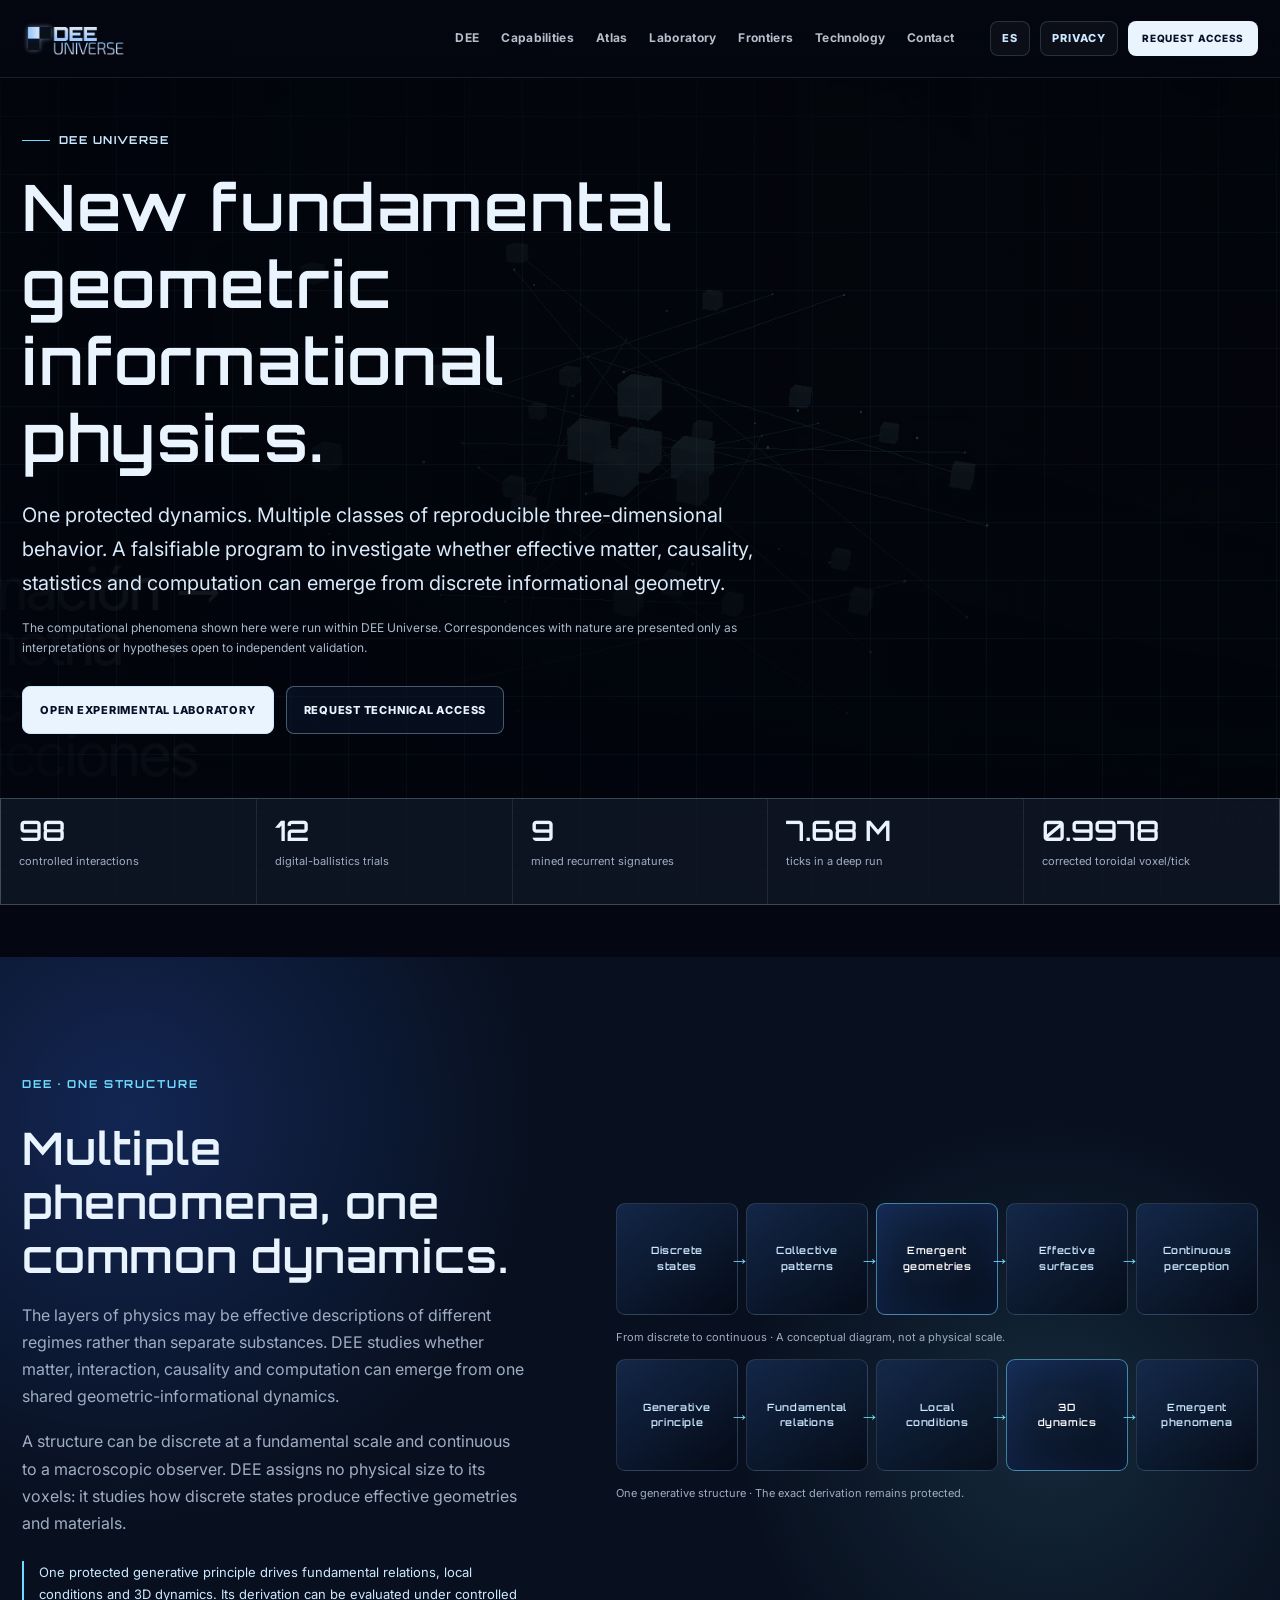
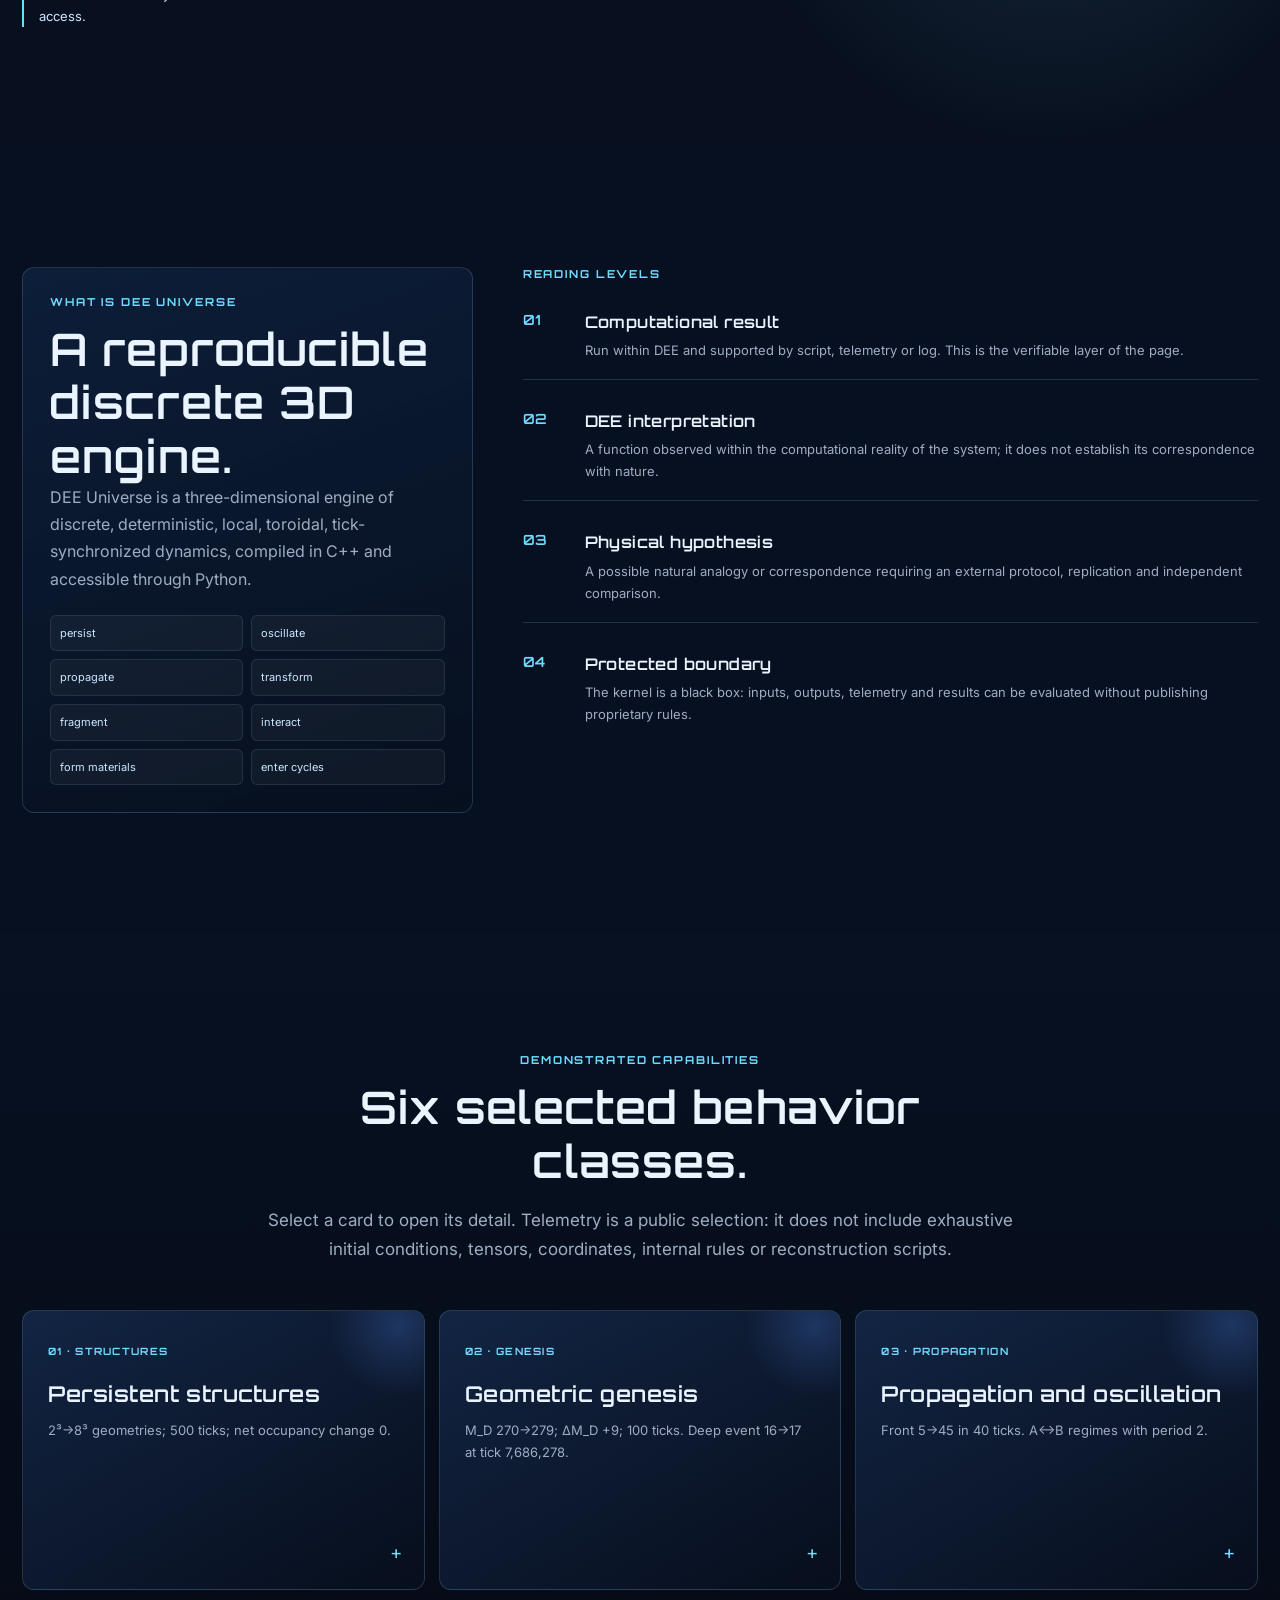
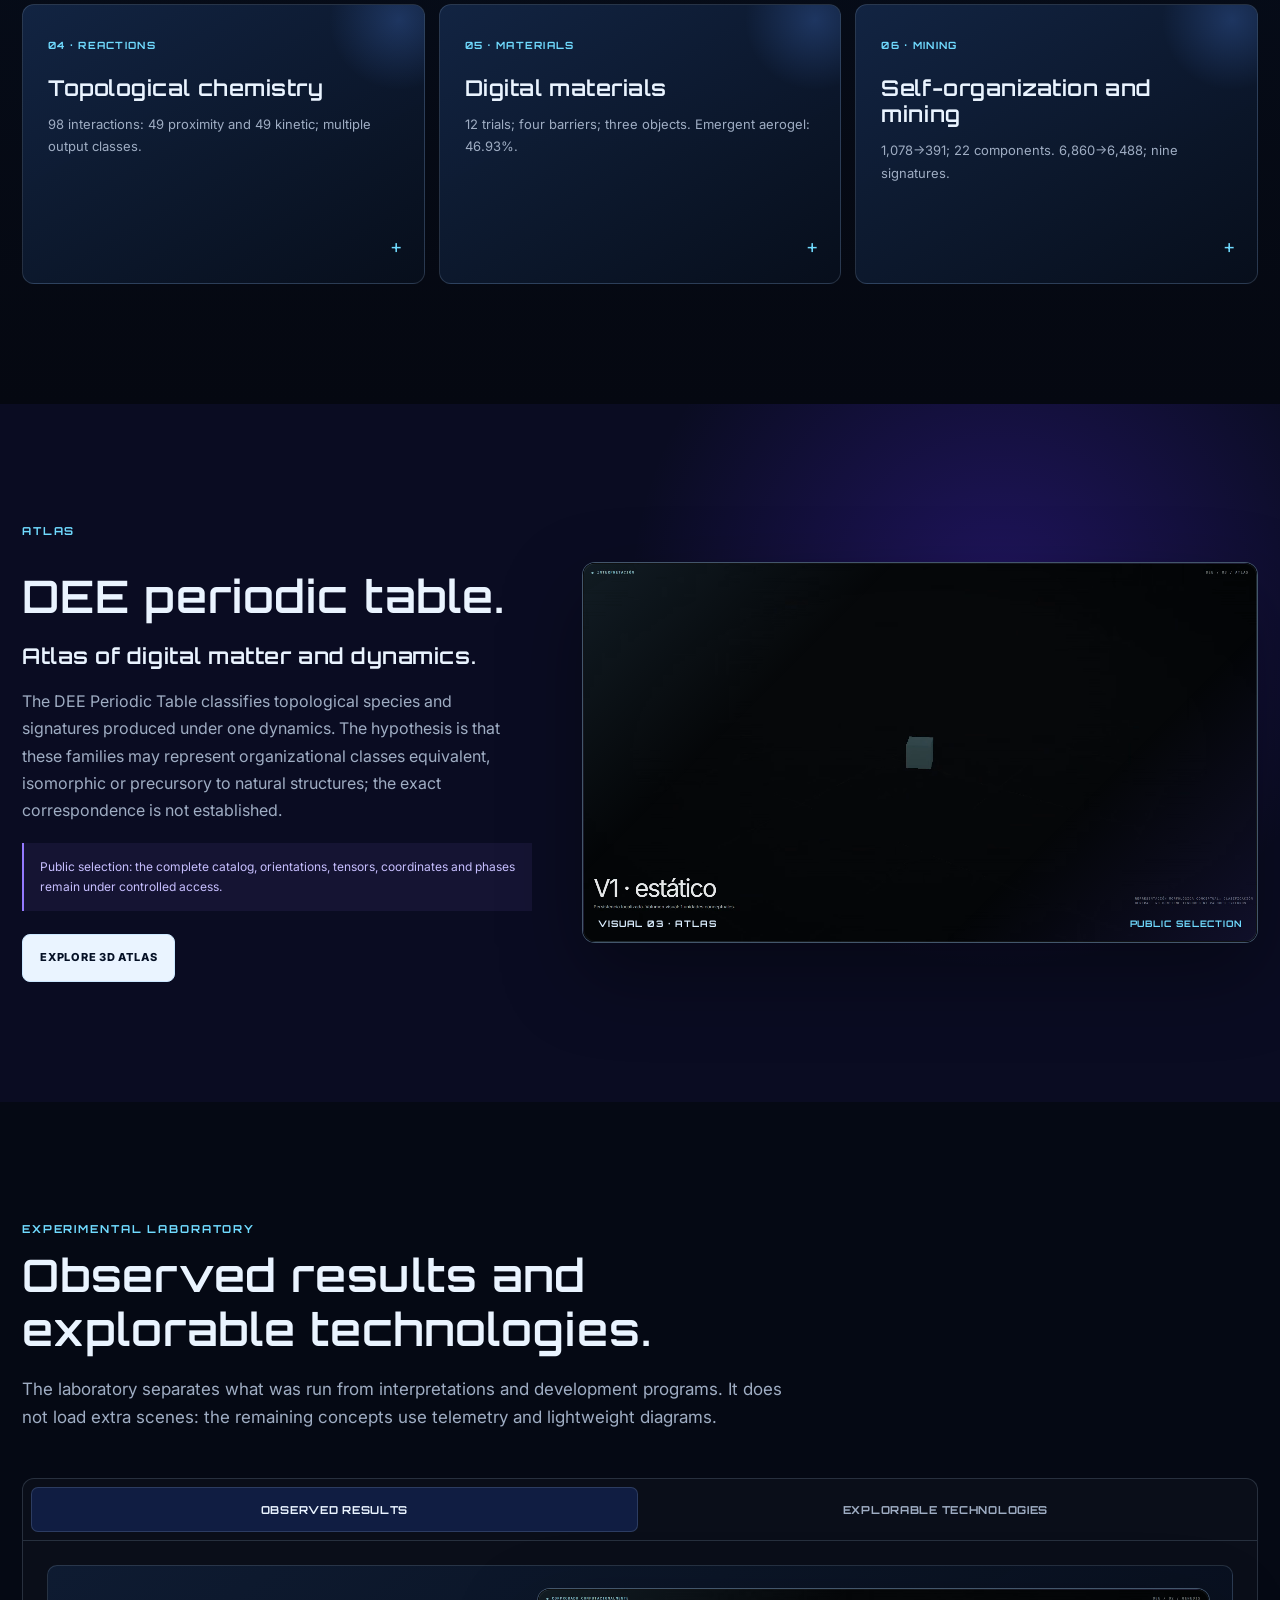
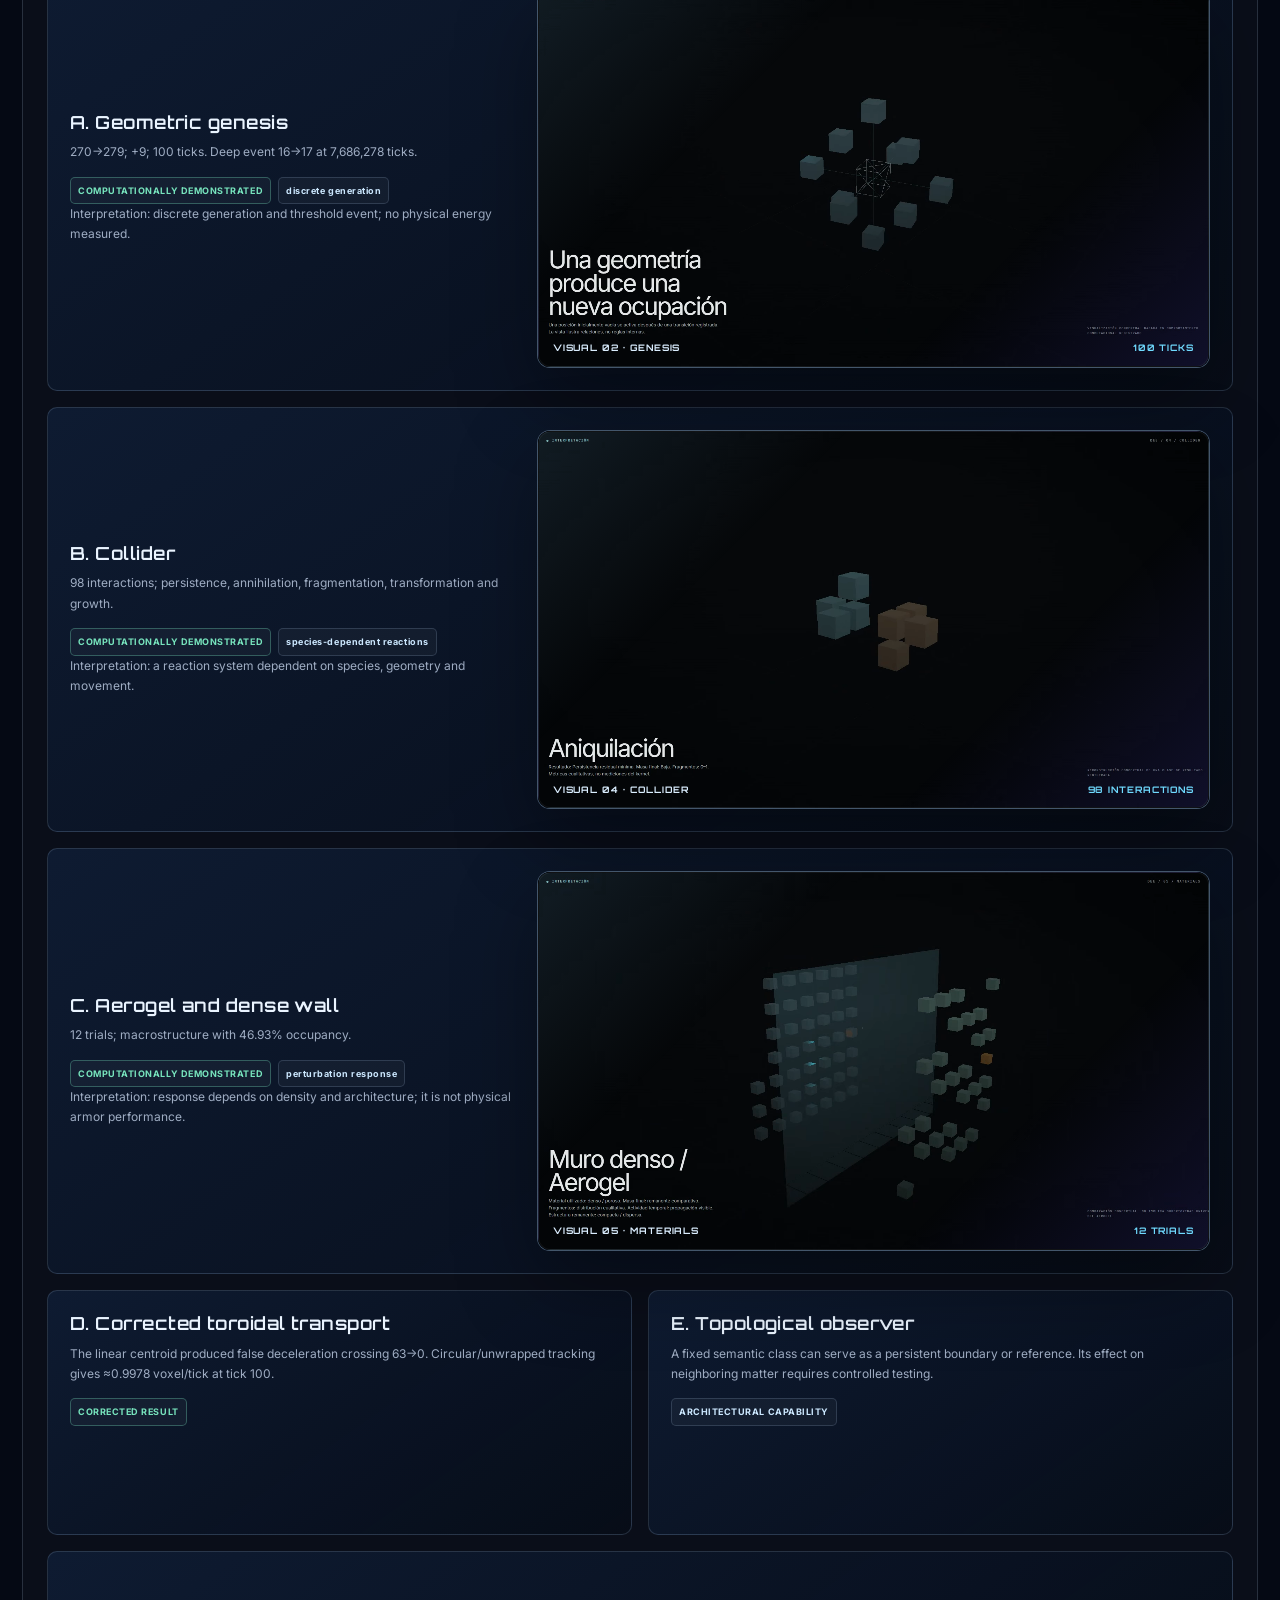
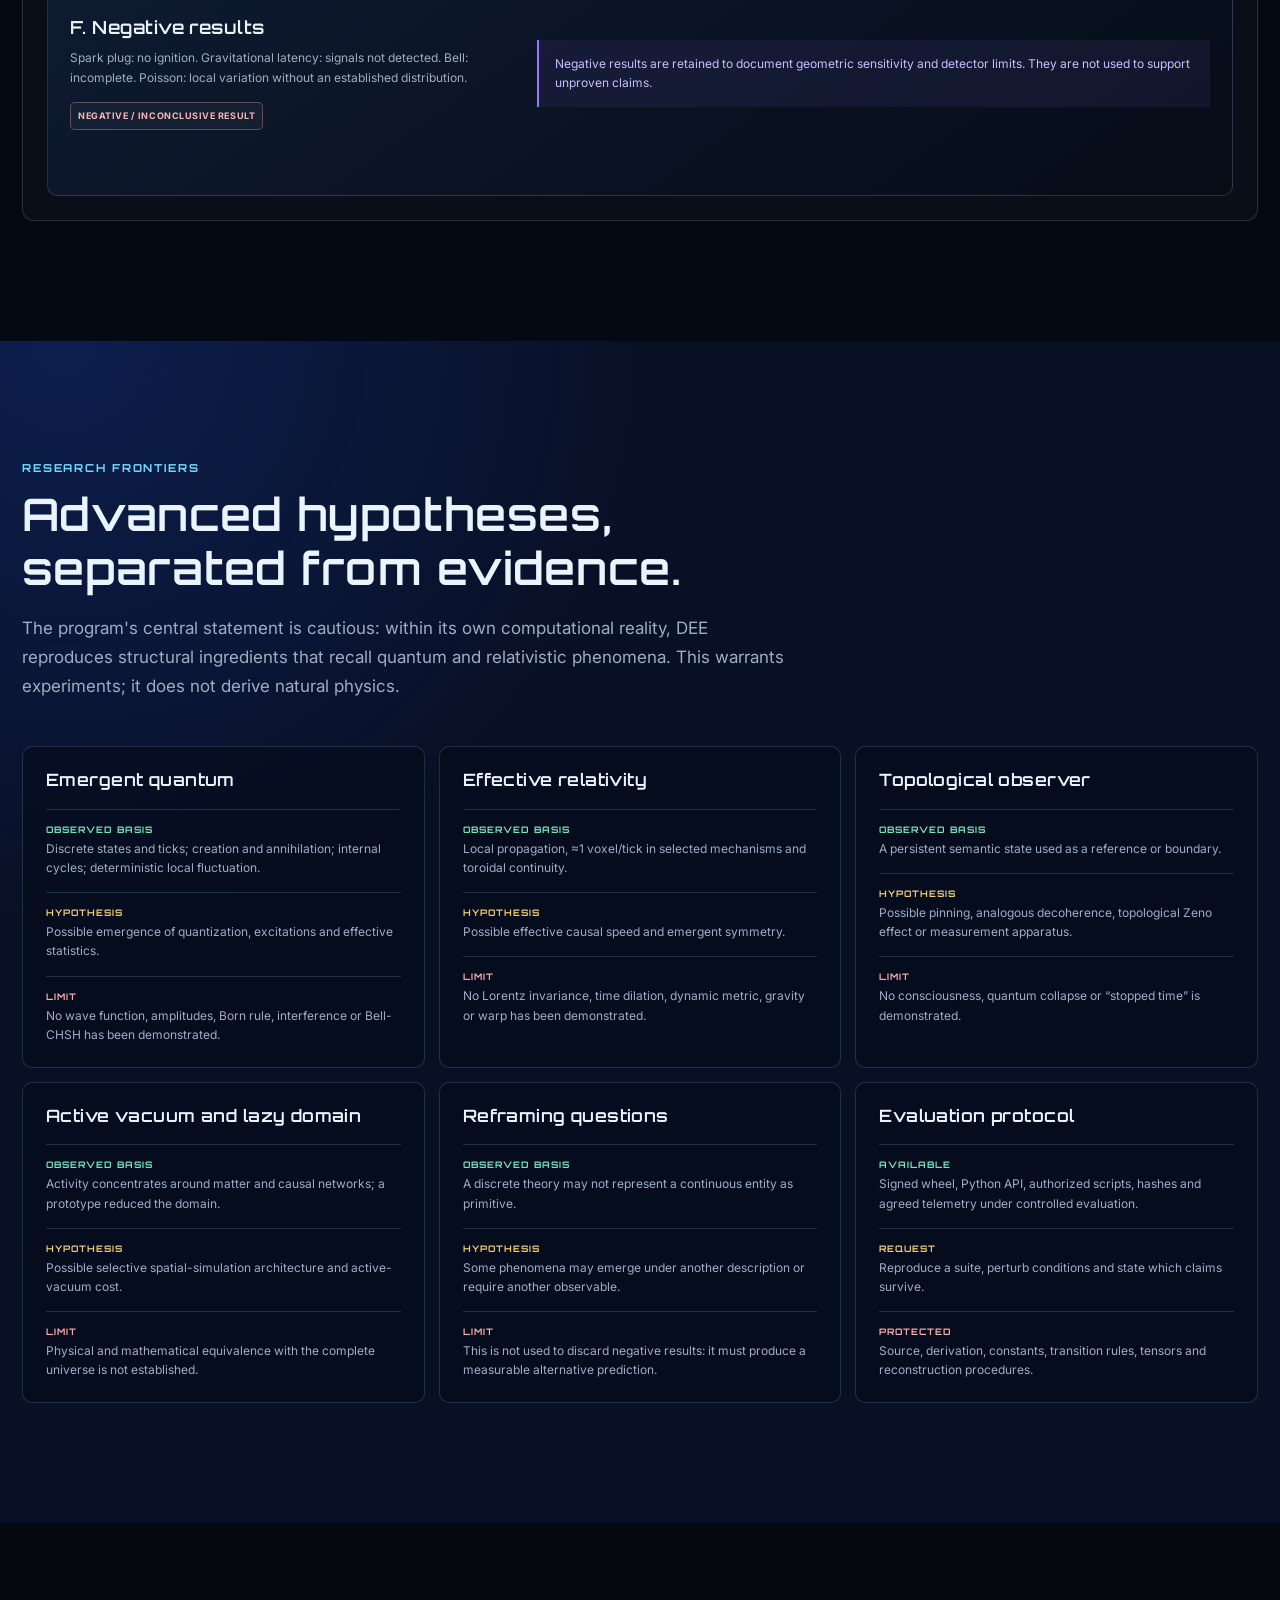
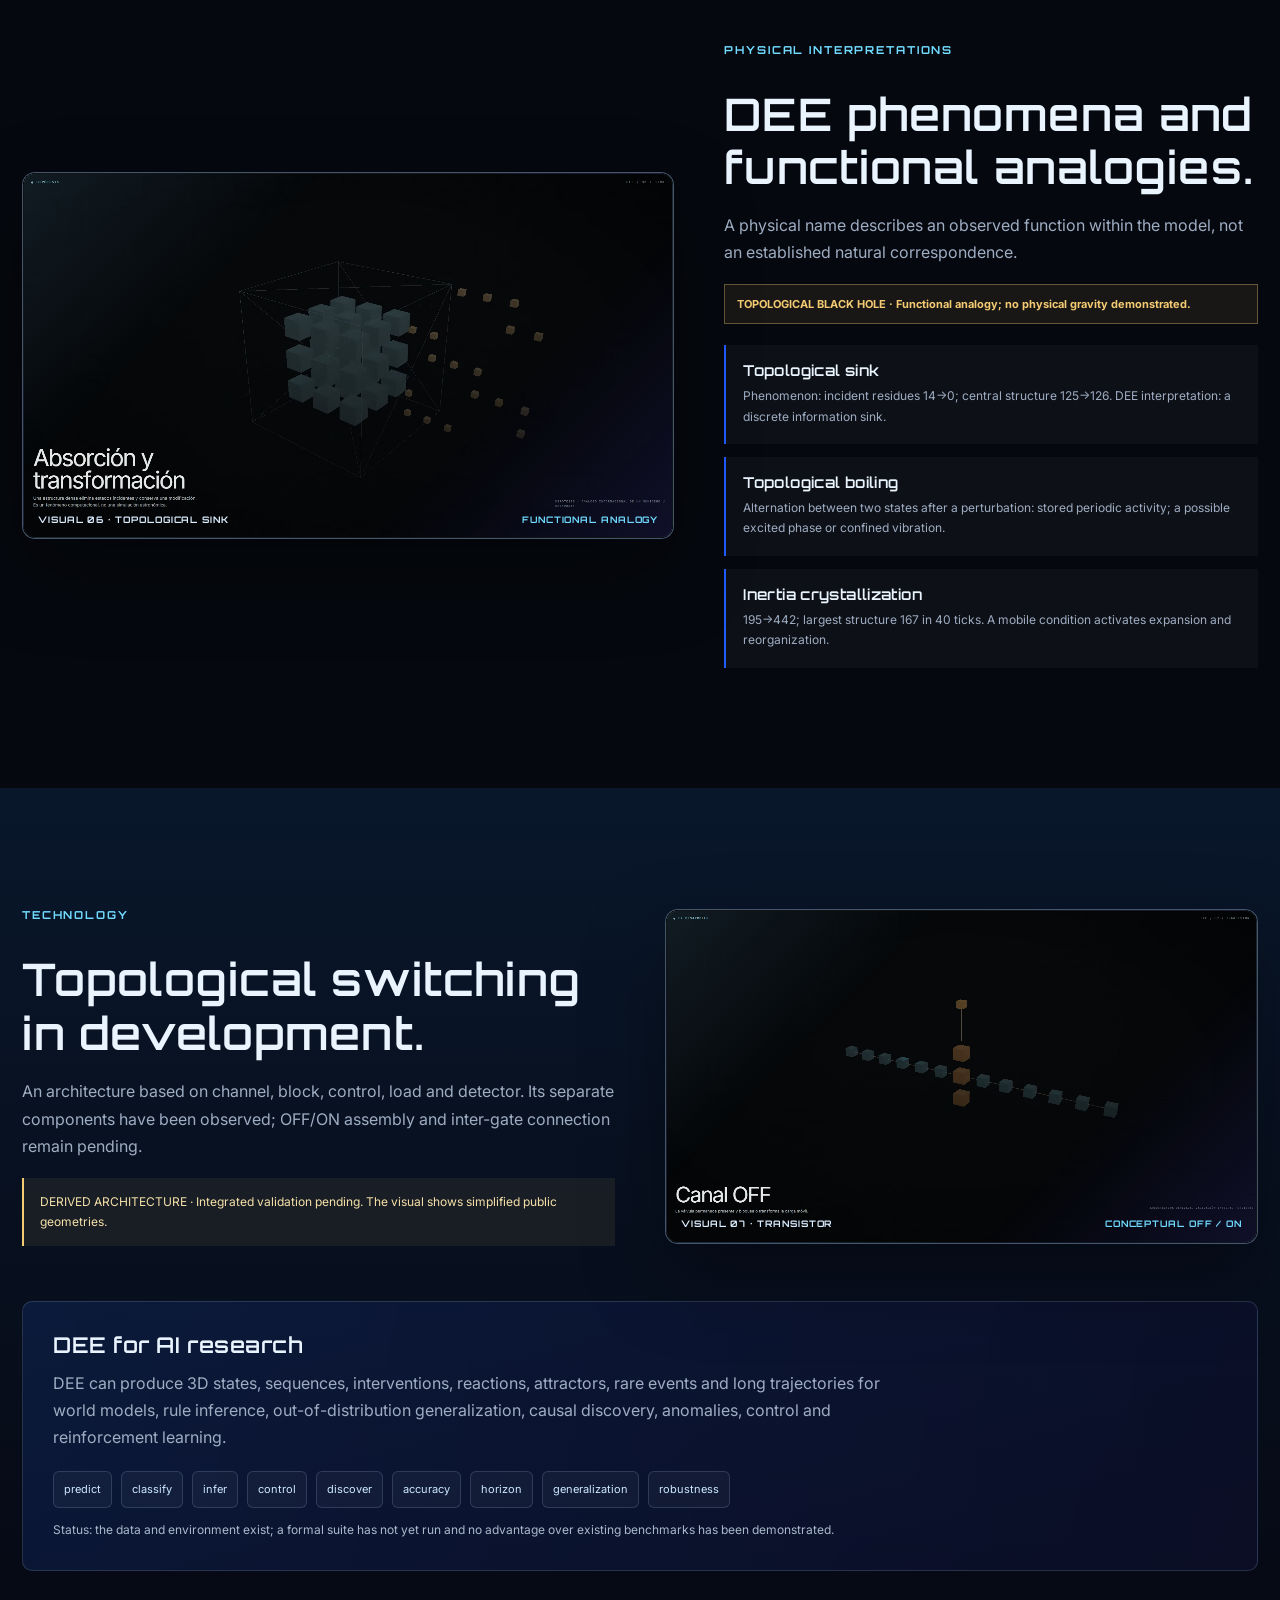
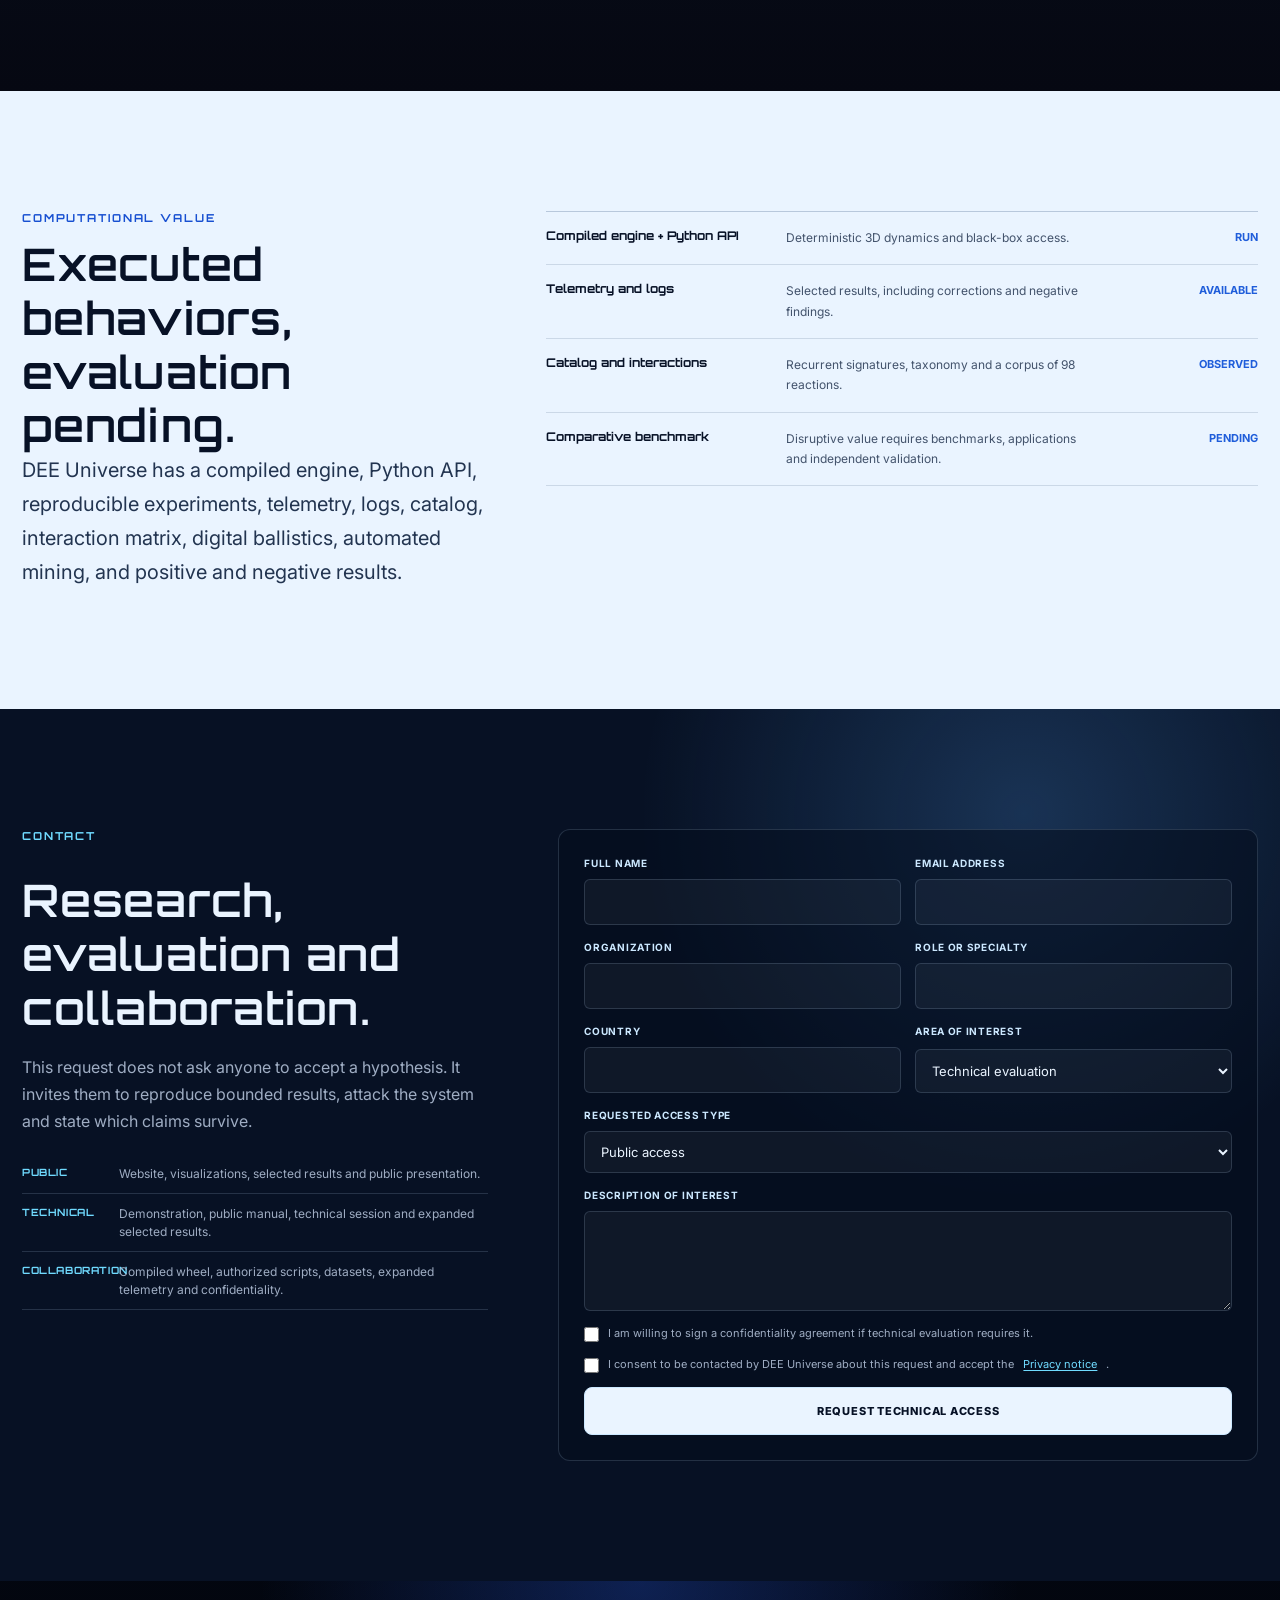
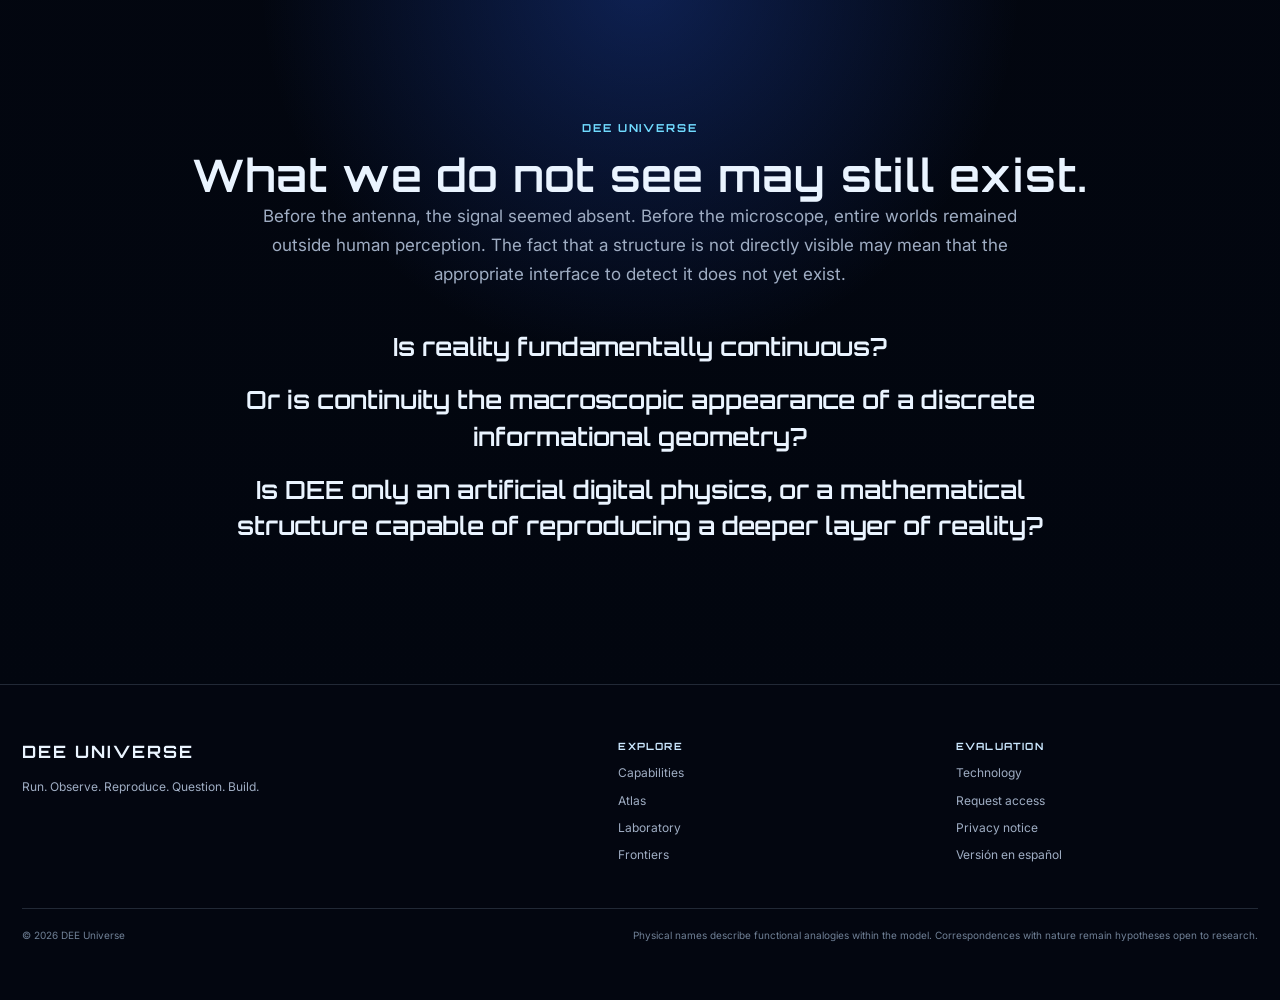
==== index.html @ bceeb3e4 "Add contact form with Resend" ====
<!doctype html>
<html lang="en">
<head>
  <meta charset="utf-8">
  <meta name="viewport" content="width=device-width, initial-scale=1">
  <meta name="description" content="DEE Universe: protected, reproducible 3D discrete dynamics for independent research.">
  <title>DEE Universe · Discrete dynamics research</title>
  <link rel="canonical" href="/home">
  <link rel="icon" type="image/svg+xml" href="favicon (11)/favicon.svg">
  <link rel="icon" type="image/png" sizes="96x96" href="favicon (11)/favicon-96x96.png">
  <link rel="shortcut icon" href="favicon (11)/favicon.ico">
  <link rel="apple-touch-icon" sizes="180x180" href="favicon (11)/apple-touch-icon.png">
  <link rel="stylesheet" href="dee-universe.css">
</head>
<body>
  <a class="skip-link" href="#content">Skip to content</a>

  <header class="site-header">
    <a class="brand" href="#dee" aria-label="DEE Universe home">
      <img class="brand-logo" src="DEEUniverseLOGOBlanco.png" alt="DEE Universe">
    </a>
    <nav class="main-nav" aria-label="Main navigation">
      <a href="#dee">DEE</a><a href="#capabilities">Capabilities</a><a href="#atlas">Atlas</a><a href="#laboratory">Laboratory</a><a href="#frontiers">Frontiers</a><a href="#technology">Technology</a><a href="#contact">Contact</a>
    </nav>
    <div class="header-actions">
      <a class="language-link" href="/home-es" lang="es" aria-label="Ver versión en español">ES</a>
      <a class="privacy-link" href="/privacy">PRIVACY</a>
      <a class="access-header" href="#contact">REQUEST ACCESS</a>
      <button class="menu-toggle" type="button" aria-label="Open menu" aria-expanded="false" aria-controls="mobile-menu"><svg viewBox="0 0 24 24" aria-hidden="true"><path fill="currentColor" d="M3 6h18v2H3zm0 5h18v2H3zm0 5h18v2H3z"/></svg></button>
    </div>
  </header>
  <nav class="mobile-menu" id="mobile-menu" aria-label="Mobile navigation"><a href="#dee">DEE</a><a href="#capabilities">Capabilities</a><a href="#atlas">Atlas</a><a href="#laboratory">Laboratory</a><a href="#frontiers">Frontiers</a><a href="#technology">Technology</a><a href="#contact">Contact</a><a href="/privacy">Privacy notice</a></nav>

  <main id="content">
    <section class="hero" id="dee" aria-labelledby="hero-title">
      <video class="hero-media" autoplay muted loop playsinline><source src="01_dee_universe_hero.webm" type="video/webm"><source src="01_dee_universe_hero.mp4" type="video/mp4"></video>
      <div class="hero-scrim" aria-hidden="true"></div><div class="hero-grid" aria-hidden="true"></div>
      <div class="hero-content"><div class="hero-kicker">DEE UNIVERSE</div><h1 id="hero-title">New fundamental geometric informational physics.</h1><p class="hero-lead">One protected dynamics. Multiple classes of reproducible three-dimensional behavior. A falsifiable program to investigate whether effective matter, causality, statistics and computation can emerge from discrete informational geometry.</p><p class="disclosure">The computational phenomena shown here were run within DEE Universe. Correspondences with nature are presented only as interpretations or hypotheses open to independent validation.</p><div class="hero-actions"><a class="button button--solid" href="#laboratory" data-open-lab>OPEN EXPERIMENTAL LABORATORY</a><a class="button" href="#contact">REQUEST TECHNICAL ACCESS</a></div></div>
      <div class="telemetry" aria-label="Selected telemetry"><div class="telemetry-item"><strong>98</strong><span>controlled interactions</span></div><div class="telemetry-item"><strong>12</strong><span>digital-ballistics trials</span></div><div class="telemetry-item"><strong>9</strong><span>mined recurrent signatures</span></div><div class="telemetry-item"><strong>7.68 M</strong><span>ticks in a deep run</span></div><div class="telemetry-item"><strong>0.9978</strong><span>corrected toroidal voxel/tick</span></div></div>
    </section>

    <section class="section gradient-section" aria-labelledby="structure-title"><div class="one-structure"><div class="body-copy"><div class="eyebrow">DEE · one structure</div><h2 id="structure-title">Multiple phenomena, one common dynamics.</h2><p>The layers of physics may be effective descriptions of different regimes rather than separate substances. DEE studies whether matter, interaction, causality and computation can emerge from one shared geometric-informational dynamics.</p><p>A structure can be discrete at a fundamental scale and continuous to a macroscopic observer. DEE assigns no physical size to its voxels: it studies how discrete states produce effective geometries and materials.</p><p class="fact-line">One protected generative principle drives fundamental relations, local conditions and 3D dynamics. Its derivation can be evaluated under controlled access.</p></div><div class="diagram-stack" aria-label="Conceptual diagrams of discrete emergence"><div class="flow-diagram"><div class="flow-node">Discrete<br>states</div><div class="flow-node">Collective<br>patterns</div><div class="flow-node flow-node--accent">Emergent<br>geometries</div><div class="flow-node">Effective<br>surfaces</div><div class="flow-node">Continuous<br>perception</div></div><div class="diagram-label">From discrete to continuous · A conceptual diagram, not a physical scale.</div><div class="flow-diagram"><div class="flow-node">Generative<br>principle</div><div class="flow-node">Fundamental<br>relations</div><div class="flow-node">Local<br>conditions</div><div class="flow-node flow-node--accent">3D<br>dynamics</div><div class="flow-node">Emergent<br>phenomena</div></div><div class="diagram-label">One generative structure · The exact derivation remains protected.</div></div></div></section>

    <section class="section system-section" aria-labelledby="system-title"><div class="system-grid"><div class="spec-panel"><div class="eyebrow">What is DEE Universe</div><h2 id="system-title">A reproducible discrete 3D engine.</h2><p>DEE Universe is a three-dimensional engine of discrete, deterministic, local, toroidal, tick-synchronized dynamics, compiled in C++ and accessible through Python.</p><div class="spec-list" aria-label="Observable behaviors"><span>persist</span><span>oscillate</span><span>propagate</span><span>transform</span><span>fragment</span><span>interact</span><span>form materials</span><span>enter cycles</span></div></div><div><div class="eyebrow">Reading levels</div><div class="levels"><article class="level"><span class="level-num">01</span><div><h3>Computational result</h3><p>Run within DEE and supported by script, telemetry or log. This is the verifiable layer of the page.</p></div></article><article class="level"><span class="level-num">02</span><div><h3>DEE interpretation</h3><p>A function observed within the computational reality of the system; it does not establish its correspondence with nature.</p></div></article><article class="level"><span class="level-num">03</span><div><h3>Physical hypothesis</h3><p>A possible natural analogy or correspondence requiring an external protocol, replication and independent comparison.</p></div></article><article class="level"><span class="level-num">04</span><div><h3>Protected boundary</h3><p>The kernel is a black box: inputs, outputs, telemetry and results can be evaluated without publishing proprietary rules.</p></div></article></div></div></div></section>

    <section class="section capabilities-section" id="capabilities" aria-labelledby="capabilities-title"><div class="section-head section-head--center"><div class="eyebrow">Demonstrated capabilities</div><h2 id="capabilities-title">Six selected behavior classes.</h2><p>Select a card to open its detail. Telemetry is a public selection: it does not include exhaustive initial conditions, tensors, coordinates, internal rules or reconstruction scripts.</p></div><div class="capability-grid">
      <article class="capability" role="button" tabindex="0" aria-expanded="false"><span class="capability-num">01 · STRUCTURES</span><h3>Persistent structures</h3><p>2³→8³ geometries; 500 ticks; net occupancy change 0.</p><div class="capability-detail"><div><p>Explorable uses: structural memory, modules, barriers and conduits. It does not establish infinite stability or physical matter.</p></div></div><span class="capability-arrow" aria-hidden="true">+</span></article>
      <article class="capability" role="button" tabindex="0" aria-expanded="false"><span class="capability-num">02 · GENESIS</span><h3>Geometric genesis</h3><p>M_D 270→279; ΔM_D +9; 100 ticks. Deep event 16→17 at tick 7,686,278.</p><div class="capability-detail"><div><p>It supports spatial logic, thresholds, accumulators and state generation. It does not measure physical creation of mass or energy.</p></div></div><span class="capability-arrow" aria-hidden="true">+</span></article>
      <article class="capability" role="button" tabindex="0" aria-expanded="false"><span class="capability-num">03 · PROPAGATION</span><h3>Propagation and oscillation</h3><p>Front 5→45 in 40 ticks. A↔B regimes with period 2.</p><div class="capability-detail"><div><p>Circular/unwrapped tracking corrects toroidal transport to ≈0.9978 voxel/tick. It describes transport in the model, not the speed of light.</p></div></div><span class="capability-arrow" aria-hidden="true">+</span></article>
      <article class="capability" role="button" tabindex="0" aria-expanded="false"><span class="capability-num">04 · REACTIONS</span><h3>Topological chemistry</h3><p>98 interactions: 49 proximity and 49 kinetic; multiple output classes.</p><div class="capability-detail"><div><p>The corpus supports digital chemistry, reaction networks and collision-based computation. It does not claim chemical equivalence with nature.</p></div></div><span class="capability-arrow" aria-hidden="true">+</span></article>
      <article class="capability" role="button" tabindex="0" aria-expanded="false"><span class="capability-num">05 · MATERIALS</span><h3>Digital materials</h3><p>12 trials; four barriers; three objects. Emergent aerogel: 46.93%.</p><div class="capability-detail"><div><p>Explorable uses: porosity, impacts, barriers and topological design. It does not demonstrate physical armor performance.</p></div></div><span class="capability-arrow" aria-hidden="true">+</span></article>
      <article class="capability" role="button" tabindex="0" aria-expanded="false"><span class="capability-num">06 · MINING</span><h3>Self-organization and mining</h3><p>1,078→391; 22 components. 6,860→6,488; nine signatures.</p><div class="capability-detail"><div><p>The black box identifies taxonomies, attractors, datasets and recurrent species. It is not a validated universal periodic table.</p></div></div><span class="capability-arrow" aria-hidden="true">+</span></article>
    </div></section>

    <section class="section atlas-section" id="atlas" aria-labelledby="atlas-title"><div class="atlas-layout"><div class="atlas-copy"><div class="eyebrow">Atlas</div><h2 id="atlas-title">DEE periodic table.</h2><h3>Atlas of digital matter and dynamics.</h3><p>The DEE Periodic Table classifies topological species and signatures produced under one dynamics. The hypothesis is that these families may represent organizational classes equivalent, isomorphic or precursory to natural structures; the exact correspondence is not established.</p><div class="public-note">Public selection: the complete catalog, orientations, tensors, coordinates and phases remain under controlled access.</div><div class="button-row"><button class="button button--solid" type="button" data-atlas-open>EXPLORE 3D ATLAS</button></div></div><div class="visual-frame"><video muted autoplay loop playsinline aria-label="Conceptual visual of the DEE Periodic Atlas"><source src="03_dee_periodic_atlas.webm" type="video/webm"><source src="03_dee_periodic_atlas.mp4" type="video/mp4"></video><div class="visual-meta"><span>VISUAL 03 · ATLAS</span><span>PUBLIC SELECTION</span></div></div></div></section>

    <section class="section lab-section" id="laboratory" aria-labelledby="lab-title"><div class="section-head"><div class="eyebrow">Experimental laboratory</div><h2 id="lab-title">Observed results and explorable technologies.</h2><p>The laboratory separates what was run from interpretations and development programs. It does not load extra scenes: the remaining concepts use telemetry and lightweight diagrams.</p></div><div class="tabs"><div class="tab-list" role="tablist" aria-label="Laboratory views"><button class="tab" id="tab-observed" role="tab" aria-selected="true" aria-controls="panel-observed">OBSERVED RESULTS</button><button class="tab" id="tab-technologies" role="tab" aria-selected="false" aria-controls="panel-technologies" tabindex="-1">EXPLORABLE TECHNOLOGIES</button></div><div class="tab-panel" id="panel-observed" role="tabpanel" aria-labelledby="tab-observed"><div class="experiment-grid">
      <article class="experiment experiment--wide"><div><h3>A. Geometric genesis</h3><p>270→279; +9; 100 ticks. Deep event 16→17 at 7,686,278 ticks.</p><div class="tag-row"><span class="tag tag--observed">COMPUTATIONALLY DEMONSTRATED</span><span class="tag">discrete generation</span></div><p>Interpretation: discrete generation and threshold event; no physical energy measured.</p></div><div class="visual-frame"><video muted autoplay loop playsinline aria-label="DEE geometric genesis"><source src="02_geometric_genesis.webm" type="video/webm"><source src="02_geometric_genesis.mp4" type="video/mp4"></video><div class="visual-meta"><span>VISUAL 02 · GENESIS</span><span>100 TICKS</span></div></div></article>
      <article class="experiment experiment--wide"><div><h3>B. Collider</h3><p>98 interactions; persistence, annihilation, fragmentation, transformation and growth.</p><div class="tag-row"><span class="tag tag--observed">COMPUTATIONALLY DEMONSTRATED</span><span class="tag">species-dependent reactions</span></div><p>Interpretation: a reaction system dependent on species, geometry and movement.</p></div><div class="visual-frame"><video muted autoplay loop playsinline aria-label="DEE topological collider"><source src="04_topological_collider.webm" type="video/webm"><source src="04_topological_collider.mp4" type="video/mp4"></video><div class="visual-meta"><span>VISUAL 04 · COLLIDER</span><span>98 INTERACTIONS</span></div></div></article>
      <article class="experiment experiment--wide"><div><h3>C. Aerogel and dense wall</h3><p>12 trials; macrostructure with 46.93% occupancy.</p><div class="tag-row"><span class="tag tag--observed">COMPUTATIONALLY DEMONSTRATED</span><span class="tag">perturbation response</span></div><p>Interpretation: response depends on density and architecture; it is not physical armor performance.</p></div><div class="visual-frame"><video muted autoplay loop playsinline aria-label="Aerogel versus dense wall"><source src="05_aerogel_dense_wall.webm" type="video/webm"><source src="05_aerogel_dense_wall.mp4" type="video/mp4"></video><div class="visual-meta"><span>VISUAL 05 · MATERIALS</span><span>12 TRIALS</span></div></div></article>
      <article class="experiment"><div><h3>D. Corrected toroidal transport</h3><p>The linear centroid produced false deceleration crossing 63→0. Circular/unwrapped tracking gives ≈0.9978 voxel/tick at tick 100.</p><div class="tag-row"><span class="tag tag--observed">CORRECTED RESULT</span></div></div></article>
      <article class="experiment"><div><h3>E. Topological observer</h3><p>A fixed semantic class can serve as a persistent boundary or reference. Its effect on neighboring matter requires controlled testing.</p><div class="tag-row"><span class="tag">ARCHITECTURAL CAPABILITY</span></div></div></article>
      <article class="experiment experiment--wide"><div><h3>F. Negative results</h3><p>Spark plug: no ignition. Gravitational latency: signals not detected. Bell: incomplete. Poisson: local variation without an established distribution.</p><div class="tag-row"><span class="tag tag--negative">NEGATIVE / INCONCLUSIVE RESULT</span></div></div><div class="public-note">Negative results are retained to document geometric sensitivity and detector limits. They are not used to support unproven claims.</div></article>
    </div></div><div class="tab-panel" id="panel-technologies" role="tabpanel" aria-labelledby="tab-technologies" hidden><div class="lab-list"><article class="lab-line"><strong>01</strong><div><h3>Geometric logic</h3><p>Conditional genesis and a specific AND to study gates, circuits and geometry-based control.</p></div><span>SEPARATE PRIMITIVES</span></article><article class="lab-line"><strong>02</strong><div><h3>Collision computation</h3><p>Interactions as selection and transformation operations; circuit composition remains pending.</p></div><span>CORPUS AVAILABLE</span></article><article class="lab-line"><strong>03</strong><div><h3>Materials and temporal systems</h3><p>Walls, aerogel, ballistics, oscillators and deep events to study topologies, clocks and thresholds.</p></div><span>RESEARCH</span></article><article class="lab-line"><strong>04</strong><div><h3>Automated discovery</h3><p>Soup, explorer and mining for species search, AI-assisted design and state taxonomy.</p></div><span>DEMONSTRATED WITH LIMITS</span></article><article class="lab-line"><strong>05</strong><div><h3>Active-domain engine</h3><p>A reduced-volume and time prototype for selective spatial simulation.</p></div><span>EQUIVALENCE PENDING</span></article></div></div></div></section>

    <section class="section frontier-section" id="frontiers" aria-labelledby="frontiers-title"><div class="section-head"><div class="eyebrow">Research frontiers</div><h2 id="frontiers-title">Advanced hypotheses, separated from evidence.</h2><p>The program's central statement is cautious: within its own computational reality, DEE reproduces structural ingredients that recall quantum and relativistic phenomena. This warrants experiments; it does not derive natural physics.</p></div><div class="frontier-grid">
      <article class="frontier"><h3>Emergent quantum</h3><div class="claim"><span class="claim-label claim-label--base">OBSERVED BASIS</span><p>Discrete states and ticks; creation and annihilation; internal cycles; deterministic local fluctuation.</p></div><div class="claim"><span class="claim-label claim-label--hypothesis">HYPOTHESIS</span><p>Possible emergence of quantization, excitations and effective statistics.</p></div><div class="claim"><span class="claim-label claim-label--limit">LIMIT</span><p>No wave function, amplitudes, Born rule, interference or Bell-CHSH has been demonstrated.</p></div></article>
      <article class="frontier"><h3>Effective relativity</h3><div class="claim"><span class="claim-label claim-label--base">OBSERVED BASIS</span><p>Local propagation, ≈1 voxel/tick in selected mechanisms and toroidal continuity.</p></div><div class="claim"><span class="claim-label claim-label--hypothesis">HYPOTHESIS</span><p>Possible effective causal speed and emergent symmetry.</p></div><div class="claim"><span class="claim-label claim-label--limit">LIMIT</span><p>No Lorentz invariance, time dilation, dynamic metric, gravity or warp has been demonstrated.</p></div></article>
      <article class="frontier"><h3>Topological observer</h3><div class="claim"><span class="claim-label claim-label--base">OBSERVED BASIS</span><p>A persistent semantic state used as a reference or boundary.</p></div><div class="claim"><span class="claim-label claim-label--hypothesis">HYPOTHESIS</span><p>Possible pinning, analogous decoherence, topological Zeno effect or measurement apparatus.</p></div><div class="claim"><span class="claim-label claim-label--limit">LIMIT</span><p>No consciousness, quantum collapse or “stopped time” is demonstrated.</p></div></article>
      <article class="frontier"><h3>Active vacuum and lazy domain</h3><div class="claim"><span class="claim-label claim-label--base">OBSERVED BASIS</span><p>Activity concentrates around matter and causal networks; a prototype reduced the domain.</p></div><div class="claim"><span class="claim-label claim-label--hypothesis">HYPOTHESIS</span><p>Possible selective spatial-simulation architecture and active-vacuum cost.</p></div><div class="claim"><span class="claim-label claim-label--limit">LIMIT</span><p>Physical and mathematical equivalence with the complete universe is not established.</p></div></article>
      <article class="frontier"><h3>Reframing questions</h3><div class="claim"><span class="claim-label claim-label--base">OBSERVED BASIS</span><p>A discrete theory may not represent a continuous entity as primitive.</p></div><div class="claim"><span class="claim-label claim-label--hypothesis">HYPOTHESIS</span><p>Some phenomena may emerge under another description or require another observable.</p></div><div class="claim"><span class="claim-label claim-label--limit">LIMIT</span><p>This is not used to discard negative results: it must produce a measurable alternative prediction.</p></div></article>
      <article class="frontier"><h3>Evaluation protocol</h3><div class="claim"><span class="claim-label claim-label--base">AVAILABLE</span><p>Signed wheel, Python API, authorized scripts, hashes and agreed telemetry under controlled evaluation.</p></div><div class="claim"><span class="claim-label claim-label--hypothesis">REQUEST</span><p>Reproduce a suite, perturb conditions and state which claims survive.</p></div><div class="claim"><span class="claim-label claim-label--limit">PROTECTED</span><p>Source, derivation, constants, transition rules, tensors and reconstruction procedures.</p></div></article>
    </div></section>

    <section class="section interpretations-section" aria-labelledby="interpretations-title"><div class="interpretation-layout"><div class="visual-frame"><video muted autoplay loop playsinline aria-label="Topological black-hole interpretation"><source src="06_topological_black_hole.webm" type="video/webm"><source src="06_topological_black_hole.mp4" type="video/mp4"></video><div class="visual-meta"><span>VISUAL 06 · TOPOLOGICAL SINK</span><span>FUNCTIONAL ANALOGY</span></div></div><div class="interpretation-copy"><div class="eyebrow">Physical interpretations</div><h2 id="interpretations-title">DEE phenomena and functional analogies.</h2><p>A physical name describes an observed function within the model, not an established natural correspondence.</p><div class="permanent-label">TOPOLOGICAL BLACK HOLE · Functional analogy; no physical gravity demonstrated.</div><div class="interpretation-list"><article><h3>Topological sink</h3><p>Phenomenon: incident residues 14→0; central structure 125→126. DEE interpretation: a discrete information sink.</p></article><article><h3>Topological boiling</h3><p>Alternation between two states after a perturbation: stored periodic activity; a possible excited phase or confined vibration.</p></article><article><h3>Inertia crystallization</h3><p>195→442; largest structure 167 in 40 ticks. A mobile condition activates expansion and reorganization.</p></article></div></div></div></section>

    <section class="section technology-section" id="technology" aria-labelledby="technology-title"><div class="technology-layout"><div class="technology-copy"><div class="eyebrow">Technology</div><h2 id="technology-title">Topological switching in development.</h2><p>An architecture based on channel, block, control, load and detector. Its separate components have been observed; OFF/ON assembly and inter-gate connection remain pending.</p><div class="public-note">DERIVED ARCHITECTURE · Integrated validation pending. The visual shows simplified public geometries.</div></div><div class="visual-frame"><video muted autoplay loop playsinline aria-label="Conceptual topological transistor"><source src="07_topological_transistor.webm" type="video/webm"><source src="07_topological_transistor.mp4" type="video/mp4"></video><div class="visual-meta"><span>VISUAL 07 · TRANSISTOR</span><span>CONCEPTUAL OFF / ON</span></div></div></div><div class="ai-strip"><h3>DEE for AI research</h3><p>DEE can produce 3D states, sequences, interventions, reactions, attractors, rare events and long trajectories for world models, rule inference, out-of-distribution generalization, causal discovery, anomalies, control and reinforcement learning.</p><div class="ai-list"><span>predict</span><span>classify</span><span>infer</span><span>control</span><span>discover</span><span>accuracy</span><span>horizon</span><span>generalization</span><span>robustness</span></div><p class="disclosure">Status: the data and environment exist; a formal suite has not yet run and no advantage over existing benchmarks has been demonstrated.</p></div></section>

    <section class="section value-section" aria-labelledby="value-title"><div class="value-grid"><div><div class="eyebrow">Computational value</div><h2 id="value-title">Executed behaviors, evaluation pending.</h2><p class="value-statement">DEE Universe has a compiled engine, Python API, reproducible experiments, telemetry, logs, catalog, interaction matrix, digital ballistics, automated mining, and positive and negative results.</p></div><div class="evidence-table" aria-label="Evidence and scope summary"><div class="evidence-row"><strong>Compiled engine + Python API</strong><span>Deterministic 3D dynamics and black-box access.</span><em>RUN</em></div><div class="evidence-row"><strong>Telemetry and logs</strong><span>Selected results, including corrections and negative findings.</span><em>AVAILABLE</em></div><div class="evidence-row"><strong>Catalog and interactions</strong><span>Recurrent signatures, taxonomy and a corpus of 98 reactions.</span><em>OBSERVED</em></div><div class="evidence-row"><strong>Comparative benchmark</strong><span>Disruptive value requires benchmarks, applications and independent validation.</span><em>PENDING</em></div></div></div></section>

    <section class="section contact-section" id="contact" aria-labelledby="contact-title"><div class="contact-layout"><div class="contact-info"><div class="eyebrow">Contact</div><h2 id="contact-title">Research, evaluation and collaboration.</h2><p>This request does not ask anyone to accept a hypothesis. It invites them to reproduce bounded results, attack the system and state which claims survive.</p><div class="access-levels"><div class="access-level"><strong>PUBLIC</strong><span>Website, visualizations, selected results and public presentation.</span></div><div class="access-level"><strong>TECHNICAL</strong><span>Demonstration, public manual, technical session and expanded selected results.</span></div><div class="access-level"><strong>COLLABORATION</strong><span>Compiled wheel, authorized scripts, datasets, expanded telemetry and confidentiality.</span></div></div></div><form class="contact-form" data-access-form><div class="form-field"><label for="name">FULL NAME</label><input id="name" name="name" autocomplete="name" required></div><div class="form-field"><label for="email">EMAIL ADDRESS</label><input id="email" name="email" type="email" autocomplete="email" required></div><div class="form-field"><label for="org">ORGANIZATION</label><input id="org" name="organization" autocomplete="organization"></div><div class="form-field"><label for="role">ROLE OR SPECIALTY</label><input id="role" name="role"></div><div class="form-field"><label for="country">COUNTRY</label><input id="country" name="country" autocomplete="country-name"></div><div class="form-field"><label for="interest">AREA OF INTEREST</label><select id="interest" name="interest"><option>Technical evaluation</option><option>Scientific research</option><option>AI and world models</option><option>Digital materials</option><option>Unconventional computation</option><option>Other</option></select></div><div class="form-field form-field--wide"><label for="access">REQUESTED ACCESS TYPE</label><select id="access" name="access"><option>Public access</option><option>Technical evaluation</option><option>Collaboration under confidentiality</option></select></div><div class="form-field form-field--wide"><label for="message">DESCRIPTION OF INTEREST</label><textarea id="message" name="message" required></textarea></div><label class="check-field form-field--wide"><input type="checkbox" required> I am willing to sign a confidentiality agreement if technical evaluation requires it.</label><label class="check-field form-field--wide"><input type="checkbox" required> I consent to be contacted by DEE Universe about this request and accept the <a href="/privacy">Privacy notice</a>.</label><button class="button button--solid form-field--wide" type="submit">REQUEST TECHNICAL ACCESS</button><p class="form-notice form-field--wide" hidden tabindex="-1">The form is ready to connect to a request-receiving channel. Configure its submission endpoint before publishing.</p></form></div></section>

    <section class="section closing" aria-labelledby="closing-title"><div class="closing-content"><div class="eyebrow">DEE Universe</div><h2 id="closing-title">What we do not see may still exist.</h2><p>Before the antenna, the signal seemed absent. Before the microscope, entire worlds remained outside human perception. The fact that a structure is not directly visible may mean that the appropriate interface to detect it does not yet exist.</p><div class="closing-questions"><div>Is reality fundamentally continuous?</div><div>Or is continuity the macroscopic appearance of a discrete informational geometry?</div><div>Is DEE only an artificial digital physics, or a mathematical structure capable of reproducing a deeper layer of reality?</div></div></div></section>
  </main>

  <footer class="site-footer"><div class="footer-grid"><div><div class="footer-brand">DEE UNIVERSE</div><p>Run. Observe. Reproduce. Question. Build.</p></div><div><div class="footer-title">EXPLORE</div><div class="footer-links"><a href="#capabilities">Capabilities</a><a href="#atlas">Atlas</a><a href="#laboratory">Laboratory</a><a href="#frontiers">Frontiers</a></div></div><div><div class="footer-title">EVALUATION</div><div class="footer-links"><a href="#technology">Technology</a><a href="#contact">Request access</a><a href="/privacy">Privacy notice</a><a href="/home-es" lang="es">Versión en español</a></div></div></div><div class="footer-bottom"><span>© 2026 DEE Universe</span><span>Physical names describe functional analogies within the model. Correspondences with nature remain hypotheses open to research.</span></div></footer>
  <dialog class="modal" id="atlas-dialog" aria-label="Explore 3D Atlas"><button class="modal-close" type="button" data-modal-close aria-label="Close Atlas">×</button><video controls loop playsinline><source src="03_dee_periodic_atlas.webm" type="video/webm"><source src="03_dee_periodic_atlas.mp4" type="video/mp4"></video></dialog>
  <script src="dee-universe.js"></script>
</body>
</html>
---- dee-universe.css ----
@import url('https://fonts.googleapis.com/css2?family=Inter:wght@400;500;600;700;800&family=Orbitron:wght@500;600;700;800&display=swap');

:root {
  --ink: #040711;
  --ink-2: #08101f;
  --panel: rgba(12, 23, 42, .82);
  --panel-solid: #0d1930;
  --line: rgba(193, 225, 255, .16);
  --line-bright: rgba(182, 223, 255, .36);
  --paper: #eaf4ff;
  --ice: #cce8ff;
  --muted: #9fadc3;
  --blue: #205cff;
  --cyan: #70dbff;
  --violet: #9479ff;
  --gold: #f4cb72;
  --green: #77e4bd;
  --max: 1240px;
  --header: 78px;
}

* { box-sizing: border-box; }

html { scroll-behavior: smooth; scroll-padding-top: calc(var(--header) + 28px); }

body {
  margin: 0;
  min-width: 320px;
  overflow-x: hidden;
  color: var(--paper);
  background: var(--ink);
  font: 16px/1.7 Inter, Arial, sans-serif;
}

/* Prevent long technical labels and data strings from pushing layouts wider than the viewport. */
p, h1, h2, h3, h4, span, a, button, label, input, select, textarea { overflow-wrap: anywhere; }

body.menu-open { overflow: hidden; }

button, input, select, textarea { font: inherit; }
button { cursor: pointer; }
a { color: inherit; text-decoration: none; }
img, video { display: block; max-width: 100%; }

:focus-visible { outline: 2px solid var(--cyan); outline-offset: 4px; }

.skip-link {
  position: fixed; left: 16px; top: -80px; z-index: 200;
  padding: 10px 16px; border-radius: 9px; color: #001128; background: var(--cyan);
  font-weight: 800;
}
.skip-link:focus { top: 16px; }

.site-header {
  position: fixed; inset: 0 0 auto; z-index: 100;
  height: var(--header); display: flex; align-items: center; gap: 26px;
  padding: 0 max(22px, calc((100vw - var(--max)) / 2));
  border-bottom: 1px solid rgba(207, 232, 255, .1);
  background: linear-gradient(180deg, rgba(4,7,17,.94), rgba(4,7,17,.68));
  backdrop-filter: blur(18px);
}

.site-header.is-scrolled { background: rgba(4,7,17,.94); }

.brand { display: inline-flex; align-items: center; gap: 11px; flex: 0 0 auto; }
.brand-logo { display: block; width: clamp(126px, 14vw, 180px); height: 52px; object-fit: contain; object-position: left center; }
.brand-mark {
  display: grid; place-items: center; width: 33px; height: 33px; border: 1px solid var(--line-bright);
  border-radius: 9px; background: linear-gradient(135deg, #1a59ff, #70dbff); color: #030816;
  box-shadow: 0 0 24px rgba(79,152,255,.45); font: 800 13px/1 Orbitron, sans-serif;
}
.brand-copy { display: grid; gap: 1px; font-family: Orbitron, sans-serif; letter-spacing: .1em; }
.brand-copy strong { font-size: 12px; font-weight: 800; }
.brand-copy span { color: var(--ice); font-size: 8px; letter-spacing: .17em; }

.main-nav { display: flex; align-items: center; justify-content: center; gap: 2px; margin-left: auto; }
.main-nav a {
  padding: 8px 10px; border-radius: 8px; color: rgba(234,244,255,.78); font-size: 12px;
  font-weight: 700; letter-spacing: .025em; transition: .2s ease;
}
.main-nav a:hover, .main-nav a[aria-current="true"] { color: white; background: rgba(255,255,255,.07); }

.header-actions { display: flex; align-items: center; gap: 10px; flex: 0 0 auto; }
.language-link, .privacy-link, .menu-toggle {
  display: inline-flex; align-items: center; justify-content: center; min-height: 35px; border: 1px solid var(--line);
  border-radius: 8px; color: var(--ice); background: rgba(255,255,255,.035); font-size: 11px; font-weight: 800;
  letter-spacing: .08em; transition: .2s ease;
}
.language-link, .privacy-link { padding: 0 11px; }
.language-link:hover, .privacy-link:hover, .menu-toggle:hover { border-color: var(--line-bright); background: rgba(255,255,255,.08); }
.access-header { padding: 9px 14px; min-height: 35px; border-radius: 8px; background: var(--paper); color: #061126; font-size: 10px; font-weight: 800; letter-spacing: .07em; transition: .2s ease; }
.access-header:hover { transform: translateY(-1px); background: white; box-shadow: 0 8px 22px rgba(148,205,255,.2); }
.menu-toggle { display: none; width: 38px; padding: 0; }
.menu-toggle svg { width: 18px; }

.mobile-menu { display: none; }

.section { position: relative; padding: 120px max(22px, calc((100vw - var(--max)) / 2)); }
.section--compact { padding-top: 80px; padding-bottom: 80px; }
.section-head { max-width: 780px; margin-bottom: clamp(30px, 4vw, 46px); }
.section-head--center { margin-right: auto; margin-left: auto; text-align: center; }
.eyebrow { margin-bottom: 13px; color: var(--cyan); font: 700 11px/1.3 Orbitron, sans-serif; letter-spacing: .17em; text-transform: uppercase; }
h1, h2, h3, h4 { margin: 0; color: var(--paper); font-family: Orbitron, sans-serif; font-weight: 600; letter-spacing: .025em; line-height: 1.2; }
h1 { font-size: clamp(35px, 5vw, 74px); }
h2 { font-size: clamp(28px, 3.5vw, 48px); }
h3 { font-size: clamp(17px, 1.7vw, 23px); }
h4 { font-size: 13px; }
p { margin: 0; color: var(--muted); }
.section-head p { margin-top: 18px; font-size: 17px; }

.hero { min-height: min(915px, 100svh); display: grid; align-items: end; padding-top: calc(var(--header) + 55px); padding-bottom: 52px; overflow: hidden; isolation: isolate; }
.hero-media, .hero-scrim, .hero-grid { position: absolute; inset: 0; }
.hero-media { z-index: -3; width: 100%; height: 100%; object-fit: cover; opacity: .7; }
.hero-scrim { z-index: -2; background: linear-gradient(90deg, rgba(2,5,13,.96) 0%, rgba(2,5,13,.68) 42%, rgba(2,5,13,.38) 100%), linear-gradient(0deg, rgba(2,5,13,.96), transparent 50%); }
.hero-grid { z-index: -1; opacity: .3; background-image: linear-gradient(rgba(145,217,255,.13) 1px, transparent 1px), linear-gradient(90deg, rgba(145,217,255,.13) 1px, transparent 1px); background-size: 58px 58px; mask-image: linear-gradient(to bottom, transparent, #000 25%, #000); }
.hero-content {
  width: min(100%, 880px);
  padding-inline: max(22px, calc((100vw - var(--max)) / 2));
}
.hero-kicker { display: flex; align-items: center; gap: 9px; margin-bottom: 22px; color: var(--ice); font: 700 11px/1.3 Orbitron, sans-serif; letter-spacing: .13em; }
.hero-kicker::before { content: ''; width: 28px; height: 1px; background: var(--cyan); }
.hero h1 { max-width: 800px; text-wrap: balance; }
.hero-lead { max-width: 750px; margin-top: 22px; color: #d9eafa; font-size: clamp(16px, 2vw, 20px); line-height: 1.7; }
.disclosure { max-width: 780px; margin-top: 18px; color: #aab9cb; font-size: 12px; line-height: 1.65; }
.hero-actions, .button-row { display: flex; flex-wrap: wrap; gap: 12px; margin-top: 28px; }
.button { display: inline-flex; align-items: center; justify-content: center; min-height: 48px; padding: 12px 17px; border: 1px solid var(--line-bright); border-radius: 8px; color: var(--paper); background: rgba(11,25,47,.55); font-size: 11px; font-weight: 800; letter-spacing: .07em; text-align: center; transition: .2s ease; }
.button:hover { transform: translateY(-2px); border-color: var(--cyan); background: rgba(37,100,255,.22); }
.button--solid { border-color: var(--ice); background: var(--paper); color: #061126; }
.button--solid:hover { background: white; color: #061126; box-shadow: 0 12px 30px rgba(135,197,255,.18); }
.button:disabled { cursor: wait; opacity: .72; transform: none; }

.telemetry { display: grid; grid-template-columns: repeat(5, minmax(0, 1fr)); gap: 1px; width: 100%; margin-top: 64px; border: 1px solid var(--line); background: var(--line); }
.telemetry-item { min-height: 105px; padding: 18px; background: rgba(7,14,28,.76); }
.telemetry-item strong { display: block; color: var(--paper); font: 600 clamp(20px, 2.2vw, 30px)/1 Orbitron, sans-serif; }
.telemetry-item span { display: block; margin-top: 9px; color: var(--muted); font-size: 11px; line-height: 1.35; }

.gradient-section { background: radial-gradient(circle at 10% 20%, rgba(54,111,255,.23), transparent 31%), radial-gradient(circle at 82% 60%, rgba(112,219,255,.12), transparent 27%), var(--ink-2); }
.one-structure { display: grid; grid-template-columns: .88fr 1.12fr; align-items: center; gap: clamp(35px, 7vw, 110px); }
.body-copy { display: grid; gap: 18px; }
.fact-line { margin-top: 6px; padding-left: 15px; border-left: 2px solid var(--cyan); color: var(--ice); font-size: 13px; }
.diagram-stack { display: grid; gap: 14px; }
.flow-diagram { display: grid; grid-template-columns: repeat(5, 1fr); align-items: stretch; gap: 8px; }
.flow-node { position: relative; display: grid; min-height: 112px; place-items: center; padding: 13px; border: 1px solid var(--line); border-radius: 9px; background: linear-gradient(145deg, rgba(21,43,79,.85), rgba(4,10,21,.82)); color: var(--ice); font: 600 10px/1.55 Orbitron, sans-serif; letter-spacing: .06em; text-align: center; }
.flow-node:not(:last-child)::after { content: '→'; position: absolute; right: -13px; top: 50%; z-index: 2; color: var(--cyan); font-size: 20px; transform: translateY(-50%); }
.flow-node--accent { border-color: rgba(112,219,255,.55); color: white; box-shadow: inset 0 0 35px rgba(46,101,255,.12); }
.diagram-label { color: var(--muted); font-size: 11px; line-height: 1.5; }

.system-section { background: #061021; }
.system-grid { display: grid; grid-template-columns: .76fr 1.24fr; gap: 50px; align-items: start; }
.spec-panel { border: 1px solid var(--line); border-radius: 12px; padding: 27px; background: linear-gradient(160deg, rgba(26,57,102,.35), rgba(7,15,29,.75)); }
.spec-panel h3 { margin-bottom: 16px; }
.spec-list { display: grid; grid-template-columns: 1fr 1fr; gap: 8px; margin-top: 22px; }
.spec-list span { padding: 8px 9px; border: 1px solid rgba(201,229,255,.1); border-radius: 6px; color: var(--ice); background: rgba(255,255,255,.04); font-size: 11px; }
.levels { display: grid; gap: 14px; }
.level { display: grid; grid-template-columns: 45px 1fr; gap: 17px; padding: 18px 0; border-bottom: 1px solid var(--line); }
.level:last-child { border-bottom: 0; }
.level-num { color: var(--cyan); font: 600 14px/1 Orbitron, sans-serif; }
.level h3 { margin-bottom: 7px; font-size: 16px; }
.level p { font-size: 13px; }

.capabilities-section { background: linear-gradient(180deg, #071122, #050811); }
.capability-grid { display: grid; grid-template-columns: repeat(3, minmax(0, 1fr)); gap: 14px; }
.capability { position: relative; min-width: 0; padding: 25px 25px 58px; min-height: 280px; border: 1px solid var(--line); border-radius: 12px; color: inherit; overflow: hidden; background: linear-gradient(150deg, rgba(21,41,74,.85), rgba(8,15,29,.88)); text-align: left; transition: .25s ease; }
.capability:hover, .capability[aria-expanded="true"] { transform: translateY(-3px); border-color: var(--line-bright); box-shadow: 0 20px 55px rgba(0,0,0,.23); }
.capability::before { content: ''; position: absolute; top: -60px; right: -50px; width: 150px; height: 150px; border-radius: 50%; background: radial-gradient(circle, rgba(85,145,255,.23), transparent 66%); }
.capability-num { position: relative; color: var(--cyan); font: 700 10px/1 Orbitron, sans-serif; letter-spacing: .13em; }
.capability h3 { position: relative; margin: 18px 0 12px; }
.capability > p { position: relative; font-size: 13px; }
.capability-detail { display: grid; grid-template-rows: 0fr; position: relative; margin-top: 0; transition: grid-template-rows .25s ease, margin-top .25s ease; }
.capability-detail > div { overflow: hidden; }
.capability[aria-expanded="true"] .capability-detail { grid-template-rows: 1fr; margin-top: 17px; }
.capability-detail p { padding-top: 14px; border-top: 1px solid var(--line); color: var(--ice); font-size: 12px; }
.capability-arrow { position: absolute; right: 22px; bottom: 20px; color: var(--cyan); font-size: 19px; transition: transform .2s ease; }
.capability[aria-expanded="true"] .capability-arrow { transform: rotate(45deg); }

.atlas-section { background: radial-gradient(circle at 78% 28%, rgba(89,44,255,.27), transparent 33%), #0a0c22; }
.atlas-layout { display: grid; grid-template-columns: .86fr 1.14fr; gap: 50px; align-items: center; }
.visual-frame { position: relative; overflow: hidden; border: 1px solid var(--line-bright); border-radius: 13px; background: #020817; box-shadow: 0 32px 80px rgba(0,0,0,.35); }
.visual-frame::after { content: ''; position: absolute; inset: 0; z-index: 1; pointer-events: none; border: 1px solid rgba(255,255,255,.06); border-radius: inherit; background: linear-gradient(135deg, rgba(134,205,255,.12), transparent 30%, transparent 70%, rgba(99,83,255,.14)); }
.visual-frame video { width: 100%; aspect-ratio: 16/9; object-fit: cover; background: #020817; }
.visual-meta { position: absolute; left: 15px; right: 15px; bottom: 13px; z-index: 2; display: flex; justify-content: space-between; gap: 10px; color: #dbeeff; font: 700 9px/1.3 Orbitron, sans-serif; letter-spacing: .1em; }
.visual-meta span:last-child { color: var(--cyan); text-align: right; }
.atlas-copy { display: grid; gap: 19px; }
.atlas-copy .button-row { margin-top: 4px; }
.public-note { padding: 14px 16px; border-left: 2px solid var(--violet); color: #c7bfff; background: rgba(148,121,255,.08); font-size: 12px; line-height: 1.65; }

.lab-section { background: #050914; }
.tabs { border: 1px solid var(--line); border-radius: 12px; background: rgba(255,255,255,.025); }
.tab-list { display: flex; gap: 4px; padding: 8px; border-bottom: 1px solid var(--line); }
.tab { flex: 1; min-height: 45px; padding: 10px; border: 1px solid transparent; border-radius: 7px; color: var(--muted); background: transparent; font: 700 11px/1.3 Orbitron, sans-serif; letter-spacing: .065em; }
.tab[aria-selected="true"] { border-color: var(--line); color: var(--paper); background: rgba(44,101,255,.18); }
.tab-panel { padding: 24px; }
.tab-panel[hidden] { display: none; }
.experiment-grid { display: grid; grid-template-columns: repeat(2, 1fr); gap: 16px; }
.experiment { display: grid; grid-template-columns: minmax(0, 1fr); gap: 18px; min-height: 245px; padding: 22px; border: 1px solid var(--line); border-radius: 10px; background: linear-gradient(145deg, rgba(16,32,58,.75), rgba(6,12,23,.7)); }
.experiment--wide { grid-column: span 2; grid-template-columns: minmax(250px, .8fr) minmax(0, 1.2fr); align-items: center; }
.experiment h3 { margin-bottom: 9px; font-size: 18px; }
.experiment p { font-size: 12px; }
.experiment .tag-row { margin-top: 14px; }
.tag-row { display: flex; flex-wrap: wrap; gap: 7px; }
.tag { padding: 5px 7px; border: 1px solid var(--line); border-radius: 5px; color: var(--ice); background: rgba(255,255,255,.035); font-size: 9px; font-weight: 700; letter-spacing: .06em; }
.tag--observed { border-color: rgba(119,228,189,.32); color: var(--green); }
.tag--hypothesis { border-color: rgba(244,203,114,.34); color: var(--gold); }
.tag--negative { border-color: rgba(255,164,164,.35); color: #ffb4b4; }
.experiment .visual-frame { align-self: stretch; }
.experiment .visual-frame video { height: 100%; min-height: 180px; }
.lab-list { display: grid; gap: 10px; }
.lab-line { display: grid; grid-template-columns: 34px 1fr auto; gap: 15px; align-items: start; padding: 18px 0; border-bottom: 1px solid var(--line); }
.lab-line:last-child { border-bottom: 0; }
.lab-line strong { color: var(--cyan); font: 600 13px/1.5 Orbitron, sans-serif; }
.lab-line h3 { margin-bottom: 5px; font-size: 16px; }
.lab-line p { font-size: 12px; }
.lab-line span { color: var(--muted); font-size: 10px; white-space: nowrap; }

.frontier-section { background: radial-gradient(circle at 5% 0, rgba(36,92,255,.19), transparent 35%), #081025; }
.frontier-grid { display: grid; grid-template-columns: repeat(3, minmax(0, 1fr)); gap: 14px; }
.frontier { min-width: 0; padding: 23px; border: 1px solid var(--line); border-radius: 10px; background: rgba(3,9,23,.46); }
.frontier h3 { margin-bottom: 18px; font-size: 17px; }
.claim { margin-top: 15px; padding-top: 15px; border-top: 1px solid var(--line); }
.claim-label { display: block; margin-bottom: 5px; font: 700 9px/1 Orbitron, sans-serif; letter-spacing: .11em; }
.claim-label--base { color: var(--green); }
.claim-label--hypothesis { color: var(--gold); }
.claim-label--limit { color: #ffaaa7; }
.claim p { font-size: 12px; line-height: 1.6; }

.interpretations-section { background: #05080e; }
.interpretation-layout { display: grid; grid-template-columns: 1.1fr .9fr; gap: 50px; align-items: center; }
.interpretation-copy { display: grid; gap: 17px; }
.permanent-label { padding: 10px 12px; border: 1px solid rgba(244,203,114,.35); color: var(--gold); background: rgba(244,203,114,.08); font-size: 11px; font-weight: 700; }
.interpretation-list { display: grid; gap: 13px; margin-top: 4px; }
.interpretation-list article { padding: 17px; border-left: 2px solid var(--blue); background: rgba(255,255,255,.03); }
.interpretation-list h3 { margin-bottom: 6px; font-size: 15px; }
.interpretation-list p { font-size: 12px; }

.technology-section { background: linear-gradient(180deg, #09172b, #060812); }
.technology-layout { display: grid; grid-template-columns: 1fr 1fr; gap: 50px; align-items: center; }
.technology-copy { display: grid; gap: 18px; }
.technology-copy .public-note { border-color: var(--gold); color: #f5e0a8; background: rgba(244,203,114,.07); }
.ai-strip { margin-top: 55px; padding: 30px; border: 1px solid var(--line); border-radius: 10px; background: linear-gradient(100deg, rgba(29,75,181,.2), rgba(15,18,53,.5)); }
.ai-strip > p { max-width: 830px; margin-top: 12px; }
.ai-list { display: flex; flex-wrap: wrap; gap: 9px; margin-top: 20px; }
.ai-list span { padding: 8px 10px; border: 1px solid var(--line); border-radius: 6px; color: var(--ice); background: rgba(255,255,255,.035); font-size: 11px; }

.value-section { background: #eaf4ff; color: #071126; }
.value-section h2, .value-section h3 { color: #071126; }
.value-section p { color: #42516a; }
.value-section .eyebrow { color: #174fd1; }
.value-grid { display: grid; grid-template-columns: .8fr 1.2fr; gap: 50px; align-items: start; }
.value-statement { font-size: 20px; color: #223450 !important; }
.evidence-table { border-top: 1px solid #b8c8dc; }
.evidence-row { display: grid; grid-template-columns: minmax(0, 1fr) minmax(0, 1.4fr) minmax(92px, .65fr); gap: 18px; padding: 16px 0; border-bottom: 1px solid #cbd8e7; }
.evidence-row strong { font: 700 12px/1.35 Orbitron, sans-serif; }
.evidence-row span { color: #43536c; font-size: 12px; }
.evidence-row em { color: #1f5dda; font-size: 11px; font-style: normal; font-weight: 700; text-align: right; }

.contact-section { overflow: hidden; background: radial-gradient(circle at 80% 12%, rgba(87,169,255,.22), transparent 30%), #071124; }
.contact-layout { display: grid; grid-template-columns: .8fr 1.2fr; gap: 70px; align-items: start; }
.contact-info { display: grid; gap: 18px; }
.access-levels { display: grid; gap: 11px; margin-top: 12px; }
.access-level { display: grid; grid-template-columns: 85px 1fr; gap: 12px; padding-bottom: 10px; border-bottom: 1px solid var(--line); }
.access-level strong { color: var(--cyan); font: 700 10px/1.4 Orbitron, sans-serif; letter-spacing: .06em; }
.access-level span { color: var(--muted); font-size: 12px; line-height: 1.5; }
.contact-form { display: grid; grid-template-columns: repeat(2, 1fr); gap: 14px; padding: 25px; border: 1px solid var(--line); border-radius: 12px; background: rgba(5,13,29,.56); }
.form-field { display: grid; gap: 7px; }
.form-field--wide { grid-column: 1 / -1; }
.form-field label { color: var(--ice); font-size: 10px; font-weight: 700; letter-spacing: .07em; }
.form-field input, .form-field select, .form-field textarea { width: 100%; border: 1px solid var(--line); border-radius: 6px; padding: 11px 12px; color: var(--paper); background: rgba(255,255,255,.045); outline: none; font-size: 13px; }
.form-field select option { color: #071126; }
.form-field textarea { min-height: 100px; resize: vertical; }
.form-field input:focus, .form-field select:focus, .form-field textarea:focus { border-color: var(--cyan); }
.check-field { display: flex; gap: 9px; align-items: flex-start; color: var(--muted); font-size: 11px; line-height: 1.5; }
.check-field a { color: var(--cyan); text-decoration: underline; text-underline-offset: 2px; }
.check-field input { width: 15px; height: 15px; margin: 2px 0 0; accent-color: var(--cyan); }
.form-notice { color: var(--cyan); font-size: 12px; }

.closing { padding-top: 140px; padding-bottom: 140px; text-align: center; background: radial-gradient(circle at 50% 0, rgba(44,102,255,.28), transparent 40%), linear-gradient(rgba(2,6,15,.75), rgba(2,6,15,.96)), #040711; }
.closing-content { max-width: 900px; margin: 0 auto; }
.closing p { max-width: 760px; margin: 0 auto; font-size: 17px; }
.closing-questions { display: grid; gap: 17px; margin-top: 40px; color: var(--paper); font: 600 clamp(16px, 2.2vw, 25px)/1.45 Orbitron, sans-serif; }

.site-footer { padding: 56px max(22px, calc((100vw - var(--max)) / 2)); border-top: 1px solid var(--line); background: #030610; }
.footer-grid { display: grid; grid-template-columns: 1.3fr .7fr .7fr; gap: 35px; }
.footer-brand { margin-bottom: 14px; font: 700 17px/1.3 Orbitron, sans-serif; letter-spacing: .12em; }
.site-footer p { max-width: 440px; font-size: 12px; }
.footer-title { margin-bottom: 12px; color: var(--ice); font: 700 10px/1 Orbitron, sans-serif; letter-spacing: .12em; }
.footer-links { display: grid; gap: 7px; }
.footer-links a { color: var(--muted); font-size: 12px; }
.footer-links a:hover { color: var(--cyan); }
.footer-bottom { display: flex; justify-content: space-between; gap: 15px; margin-top: 42px; padding-top: 18px; border-top: 1px solid var(--line); color: #708096; font-size: 10px; }

.modal { width: min(1120px, calc(100% - 28px)); padding: 0; overflow: hidden; border: 1px solid var(--line-bright); border-radius: 12px; background: #040915; color: var(--paper); box-shadow: 0 30px 100px rgba(0,0,0,.7); }
.modal::backdrop { background: rgba(0,4,12,.8); backdrop-filter: blur(7px); }
.modal video { width: 100%; max-height: 78vh; background: #000; }
.modal-close { position: absolute; top: 12px; right: 12px; z-index: 2; width: 38px; height: 38px; border: 1px solid var(--line-bright); border-radius: 50%; color: var(--paper); background: rgba(3,8,20,.75); font-size: 23px; line-height: 1; }

@media (max-width: 1180px) {
  :root { --max: 1080px; }
  .site-header { gap: 12px; }
  .main-nav { gap: 0; }
  .main-nav a { padding-right: 6px; padding-left: 6px; font-size: 10px; }
  .access-header { display: none; }
  .one-structure { gap: 46px; }
  .system-grid, .atlas-layout, .interpretation-layout, .technology-layout, .value-grid { gap: 38px; }
  .contact-layout { gap: 44px; }
  .capability-grid, .frontier-grid { grid-template-columns: repeat(2, minmax(0, 1fr)); }
  .telemetry { grid-template-columns: repeat(5, minmax(0, 1fr)); }
}

@media (max-width: 920px) {
  :root { --header: 70px; }
  .site-header { padding-right: 20px; padding-left: 20px; }
  .main-nav { display: none; }
  .menu-toggle { display: inline-flex; }
  .mobile-menu { position: fixed; inset: var(--header) 0 auto; z-index: 99; display: grid; grid-template-columns: repeat(2, minmax(0, 1fr)); gap: 0 14px; padding: 14px 20px 18px; border-bottom: 1px solid var(--line); background: #050a16; transform: translateY(-130%); transition: transform .24s ease; box-shadow: 0 25px 45px rgba(0,0,0,.3); }
  .mobile-menu.is-open { transform: translateY(0); }
  .mobile-menu a { padding: 11px 7px; border-bottom: 1px solid rgba(255,255,255,.07); color: var(--ice); font: 700 11px/1.3 Orbitron, sans-serif; letter-spacing: .05em; }
  .section { padding-top: 96px; padding-bottom: 96px; }
  .hero { padding-top: calc(var(--header) + 46px); }
  .hero-content { width: min(100%, 780px); }
  .telemetry { grid-template-columns: repeat(3, minmax(0, 1fr)); margin-top: 46px; }
  .telemetry-item:nth-last-child(-n + 2) { grid-column: span 1; }
  .one-structure, .system-grid, .atlas-layout, .interpretation-layout, .technology-layout, .value-grid, .contact-layout { grid-template-columns: 1fr; gap: 38px; }
  .one-structure > div:first-child, .atlas-copy { order: -1; }
  .visual-frame { max-width: 780px; }
  .frontier-grid { grid-template-columns: repeat(2, minmax(0, 1fr)); }
  .contact-form { max-width: 780px; }
  .footer-grid { grid-template-columns: 1.2fr .8fr .8fr; gap: 22px; }
}

@media (max-width: 680px) {
  :root { --header: 67px; }
  .site-header { padding: 0 18px; }
  .brand-copy span { display: none; }
  .brand-logo { width: 142px; height: 47px; }
  .mobile-menu { grid-template-columns: 1fr; gap: 0; padding: 10px 18px 16px; }
  .section { padding: 82px 20px; }
  .section-head { margin-bottom: 31px; }
  .section-head p { font-size: 15px; }
  .hero { min-height: auto; padding-top: 112px; padding-bottom: 30px; }
  .hero-scrim { background: linear-gradient(90deg, rgba(2,5,13,.88), rgba(2,5,13,.67)), linear-gradient(0deg, rgba(2,5,13,.96), transparent 56%); }
  .hero-actions, .button-row { display: grid; grid-template-columns: 1fr; }
  .button { width: 100%; }
  .telemetry { grid-template-columns: repeat(2, 1fr); margin-top: 37px; }
  .telemetry-item:last-child { grid-column: span 2; }
  .one-structure, .system-grid, .atlas-layout, .interpretation-layout, .technology-layout, .value-grid, .contact-layout { grid-template-columns: 1fr; gap: 34px; }
  .one-structure > div:first-child, .atlas-copy { order: -1; }
  .flow-diagram { grid-template-columns: 1fr; gap: 18px; }
  .flow-node { min-height: 64px; }
  .flow-node:not(:last-child)::after { top: auto; right: 50%; bottom: -17px; transform: translateX(50%) rotate(90deg); }
  .capability-grid, .frontier-grid, .experiment-grid { grid-template-columns: 1fr; }
  .capability { min-height: 0; padding: 21px 21px 56px; }
  .experiment--wide { grid-column: auto; grid-template-columns: 1fr; }
  .experiment .visual-frame video { min-height: auto; }
  .visual-meta { position: static; display: grid; grid-template-columns: 1fr; gap: 3px; padding: 10px 13px; background: #071126; }
  .visual-meta span:last-child { text-align: left; }
  .tab-list { flex-direction: column; }
  .tab-panel { padding: 15px; }
  .lab-line { grid-template-columns: 26px 1fr; }
  .lab-line span { grid-column: 2; white-space: normal; }
  .ai-strip { margin-top: 35px; padding: 22px; }
  .evidence-row { grid-template-columns: 1fr; gap: 5px; }
  .evidence-row em { text-align: left; }
  .contact-form { grid-template-columns: 1fr; padding: 18px; }
  .form-field--wide { grid-column: auto; }
  .closing { padding-top: 90px; padding-bottom: 90px; }
  .footer-grid { grid-template-columns: 1fr 1fr; }
  .footer-grid > :first-child { grid-column: span 2; }
  .footer-bottom { flex-direction: column; }
}

@media (max-width: 420px) {
  .brand-copy strong { font-size: 10px; }
  .language-link { padding: 0 8px; }
  .privacy-link { padding: 0 8px; font-size: 10px; }
  .telemetry { grid-template-columns: 1fr; }
  .telemetry-item:last-child { grid-column: auto; }
  .spec-list { grid-template-columns: 1fr; }
  .site-header { gap: 8px; padding-right: 14px; padding-left: 14px; }
  .brand { gap: 7px; }
  .brand-mark { width: 30px; height: 30px; }
  .brand-logo { width: 116px; height: 41px; }
  .header-actions { gap: 6px; }
  .hero-content { padding-right: 18px; padding-left: 18px; }
  .section { padding-right: 18px; padding-left: 18px; }
  .visual-meta { right: 11px; left: 11px; font-size: 8px; }
  .contact-form, .spec-panel, .ai-strip { padding: 16px; }
  .privacy-link { display: none; }
}

@media (prefers-reduced-motion: reduce) {
  *, *::before, *::after { scroll-behavior: auto !important; transition-duration: .01ms !important; animation-duration: .01ms !important; animation-iteration-count: 1 !important; }
}
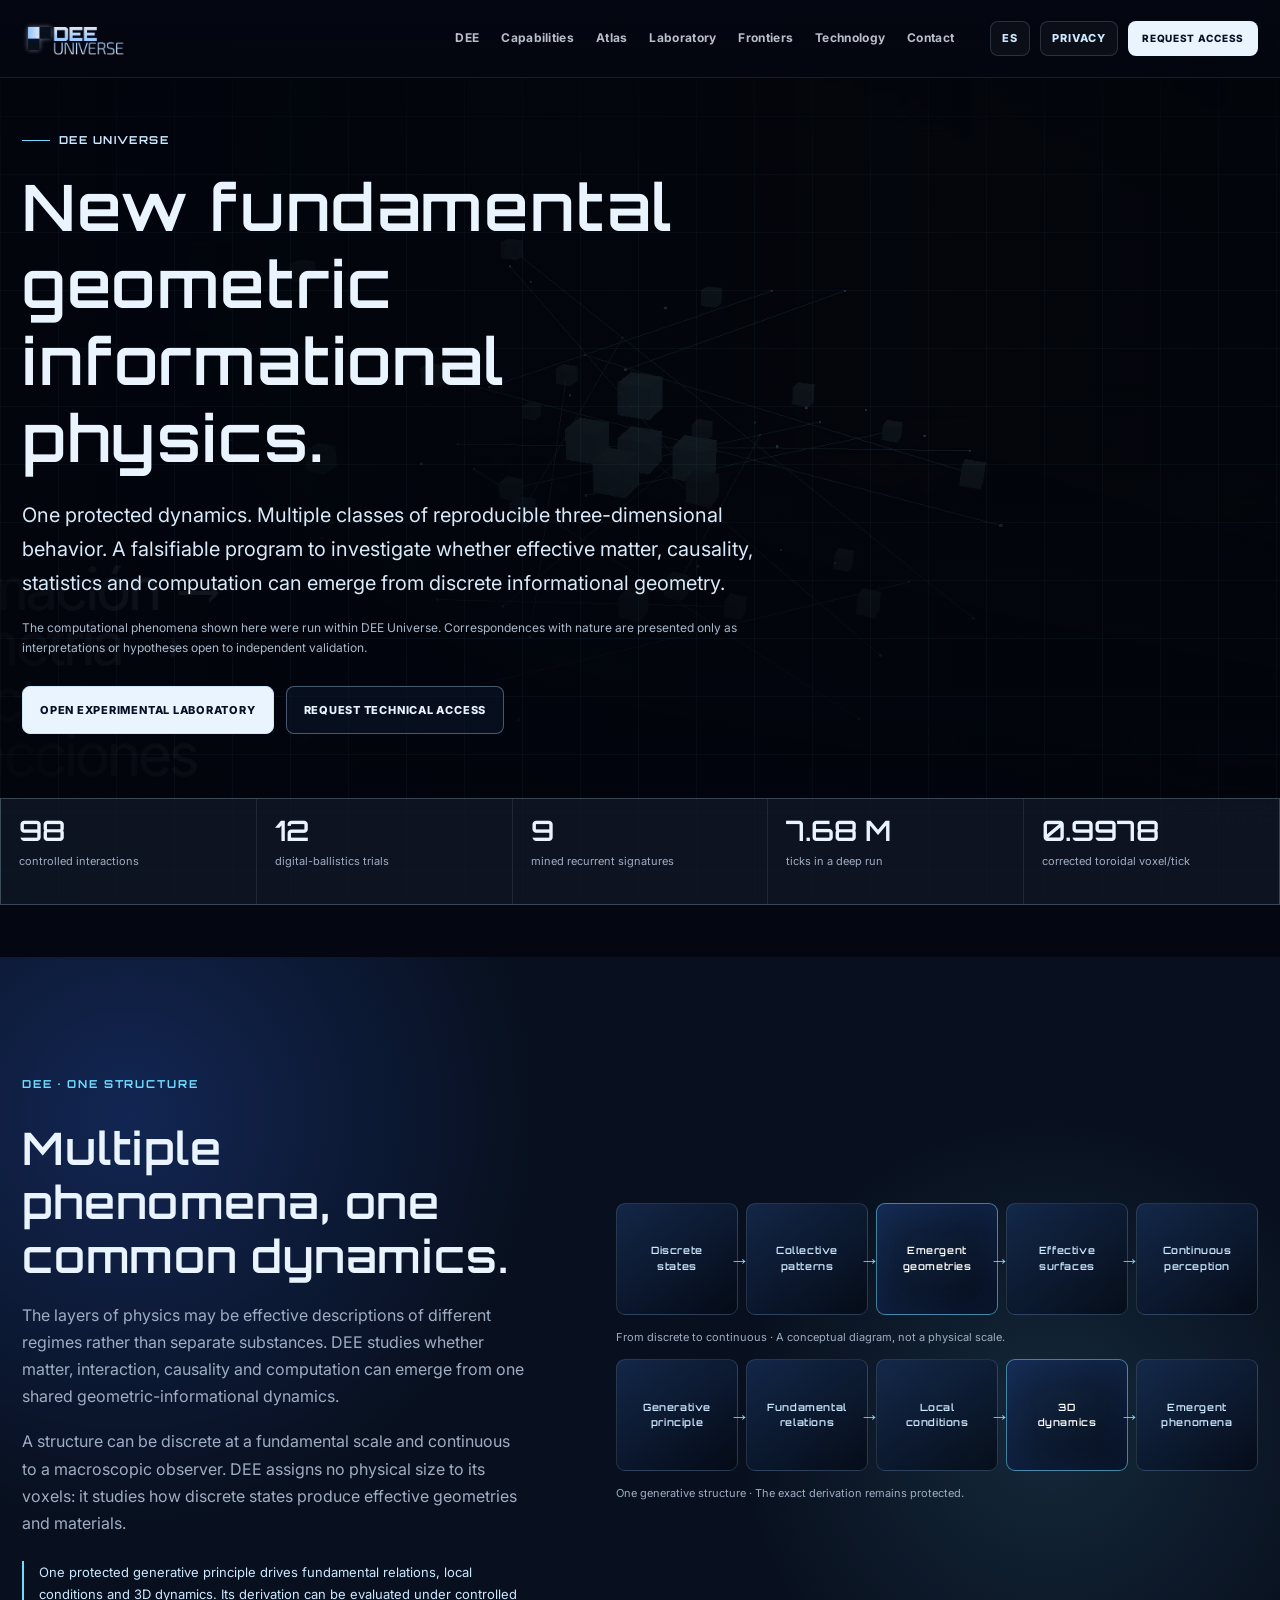
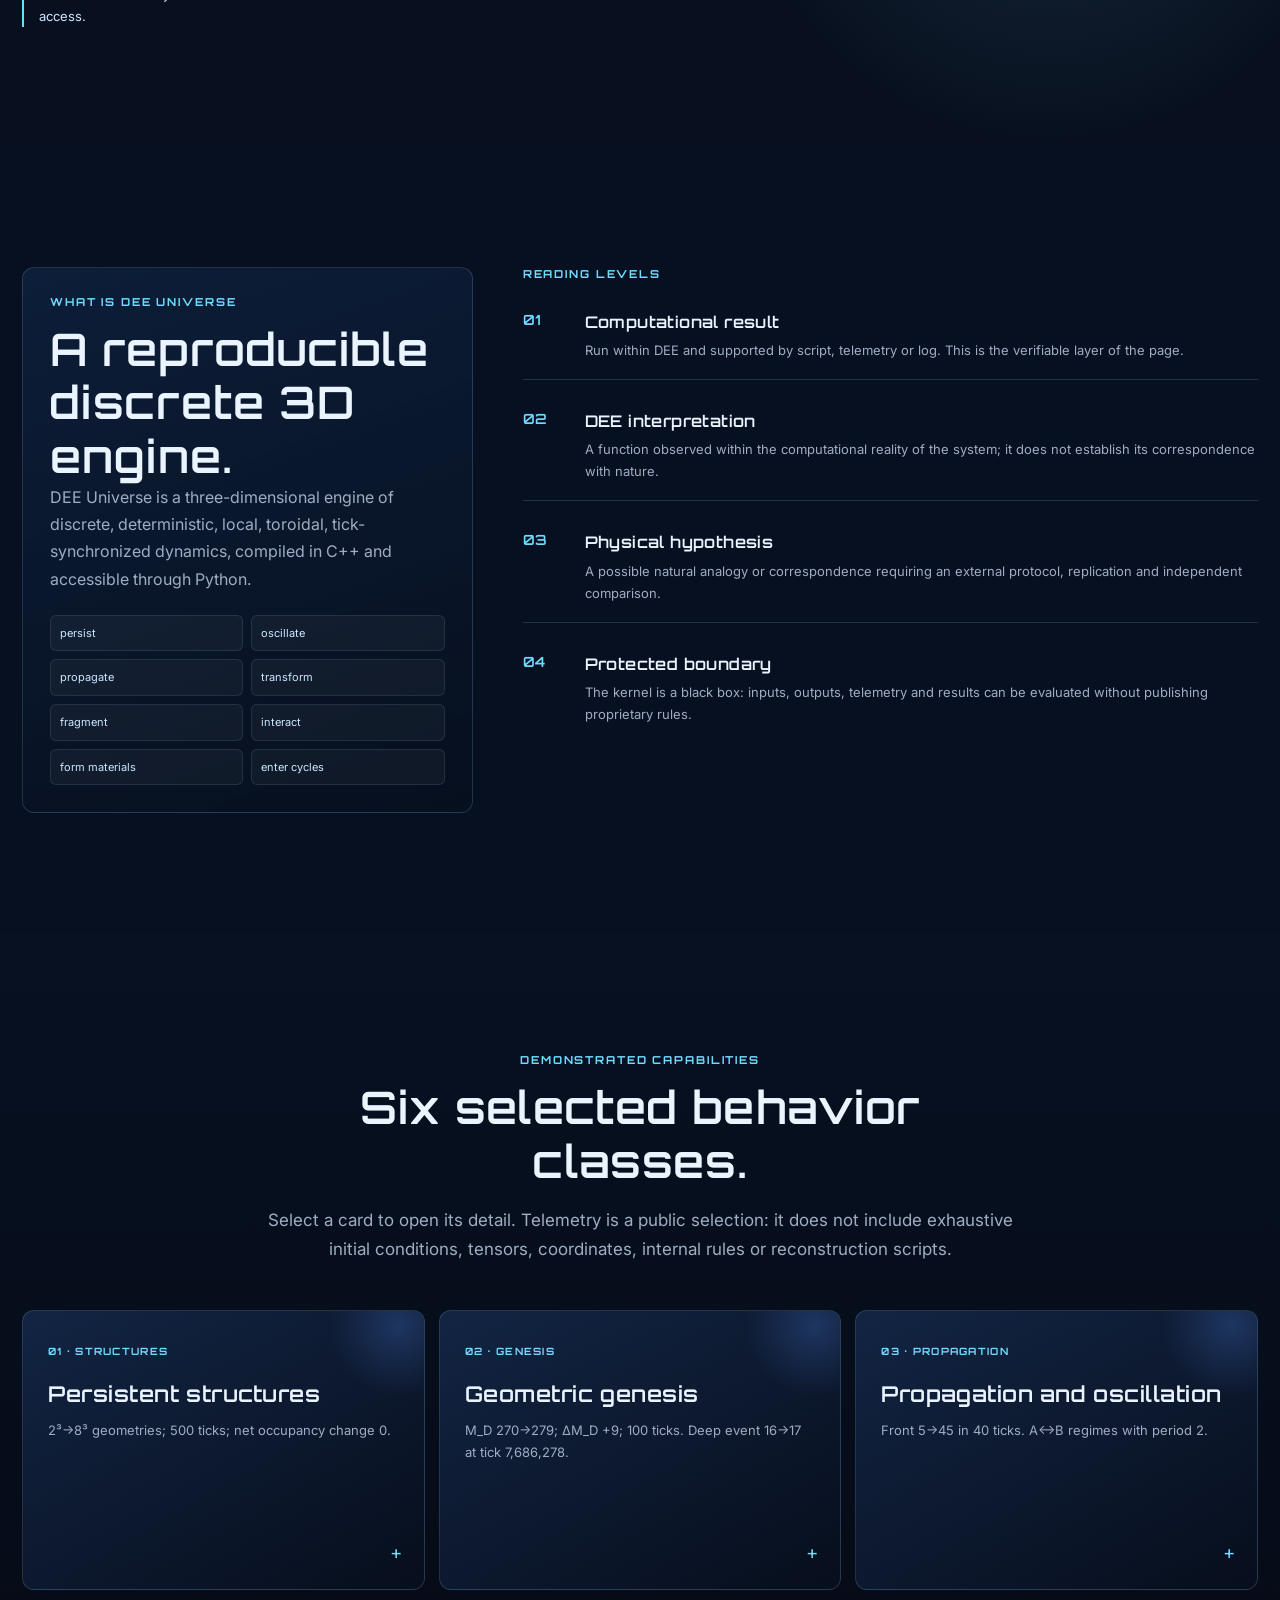
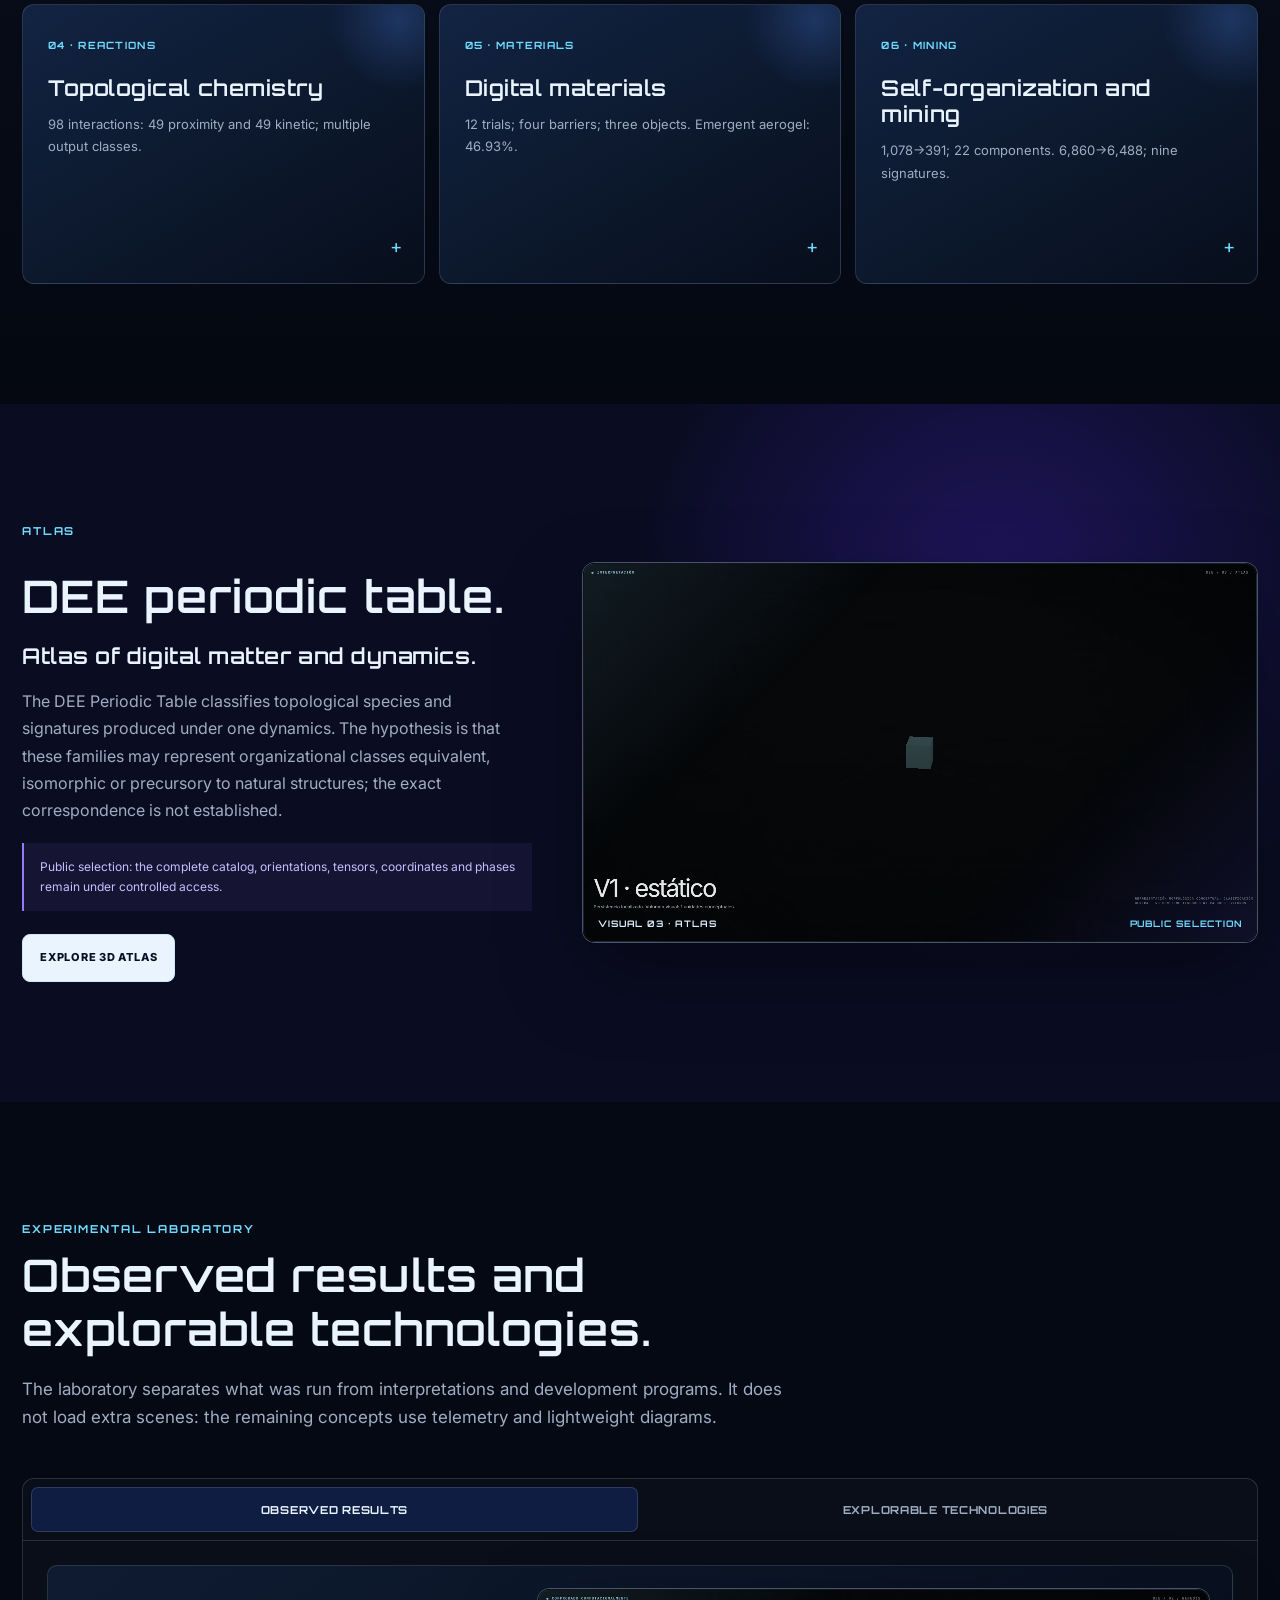
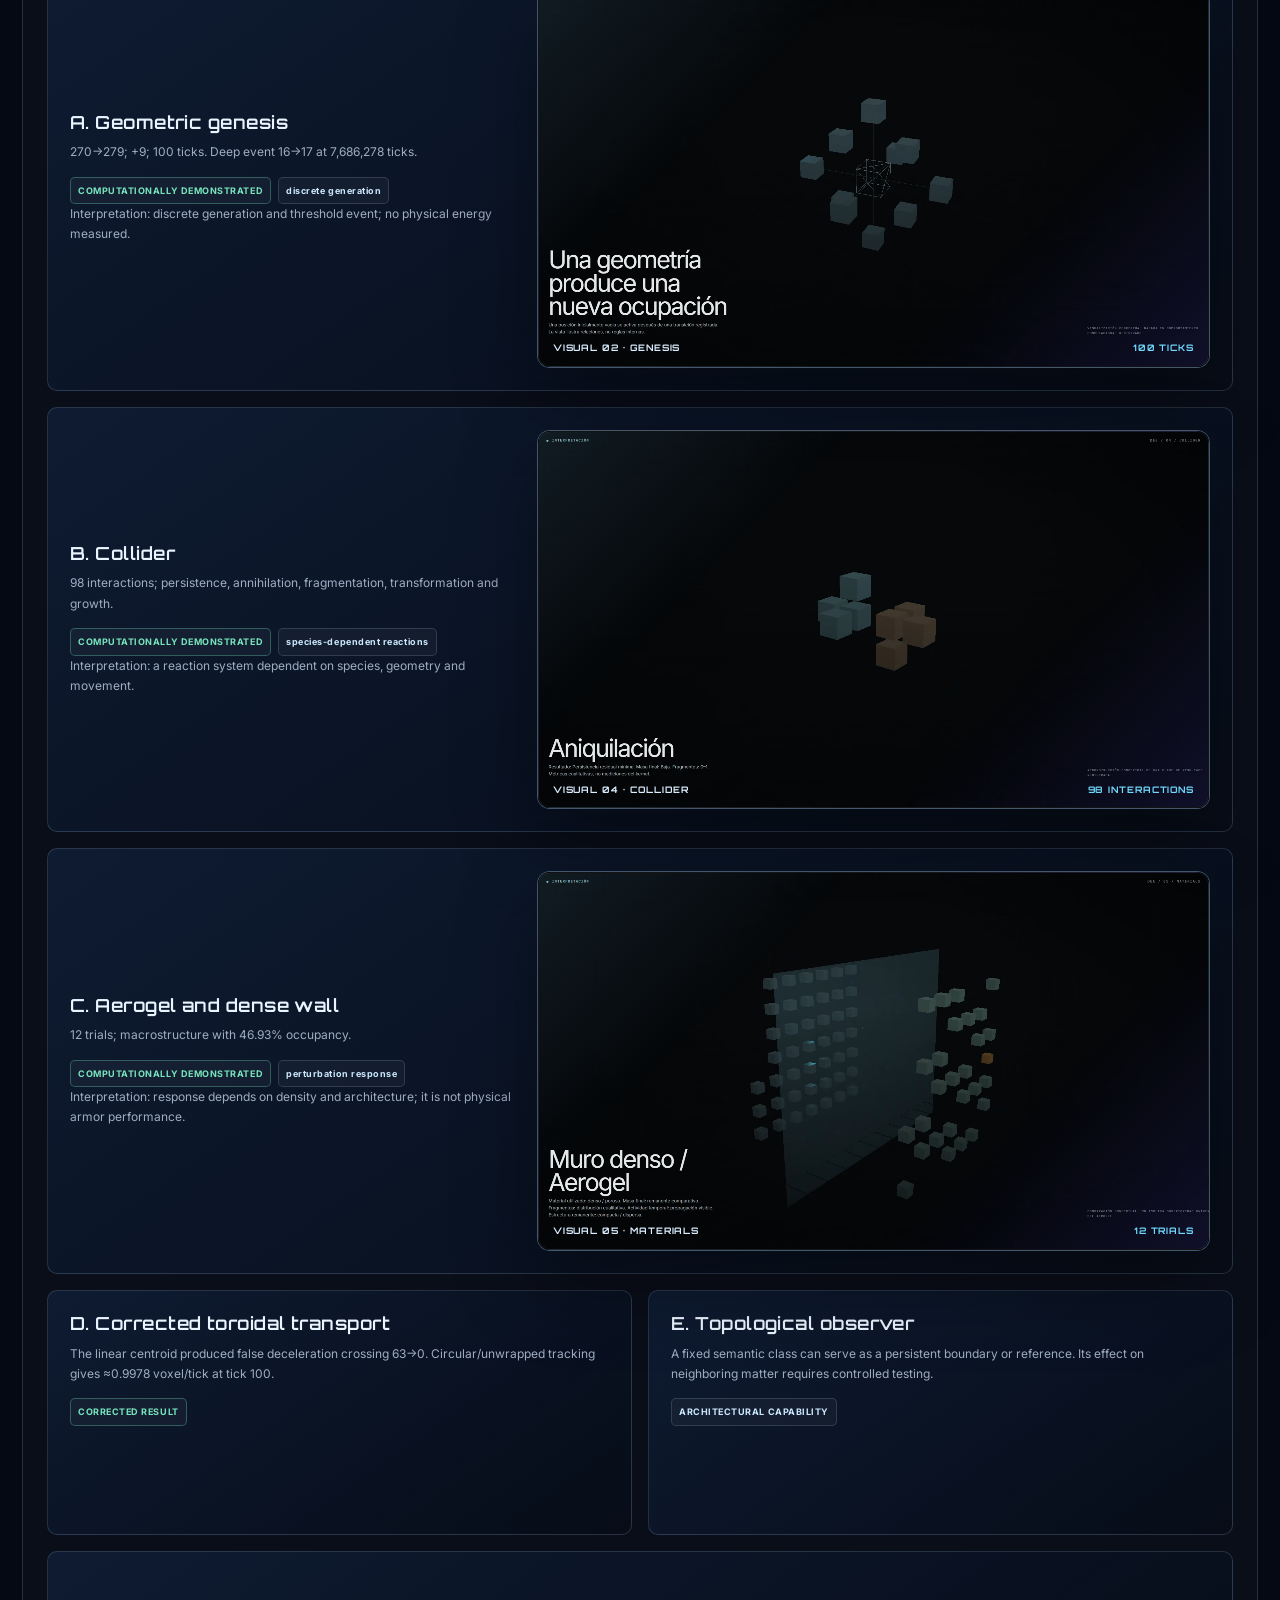
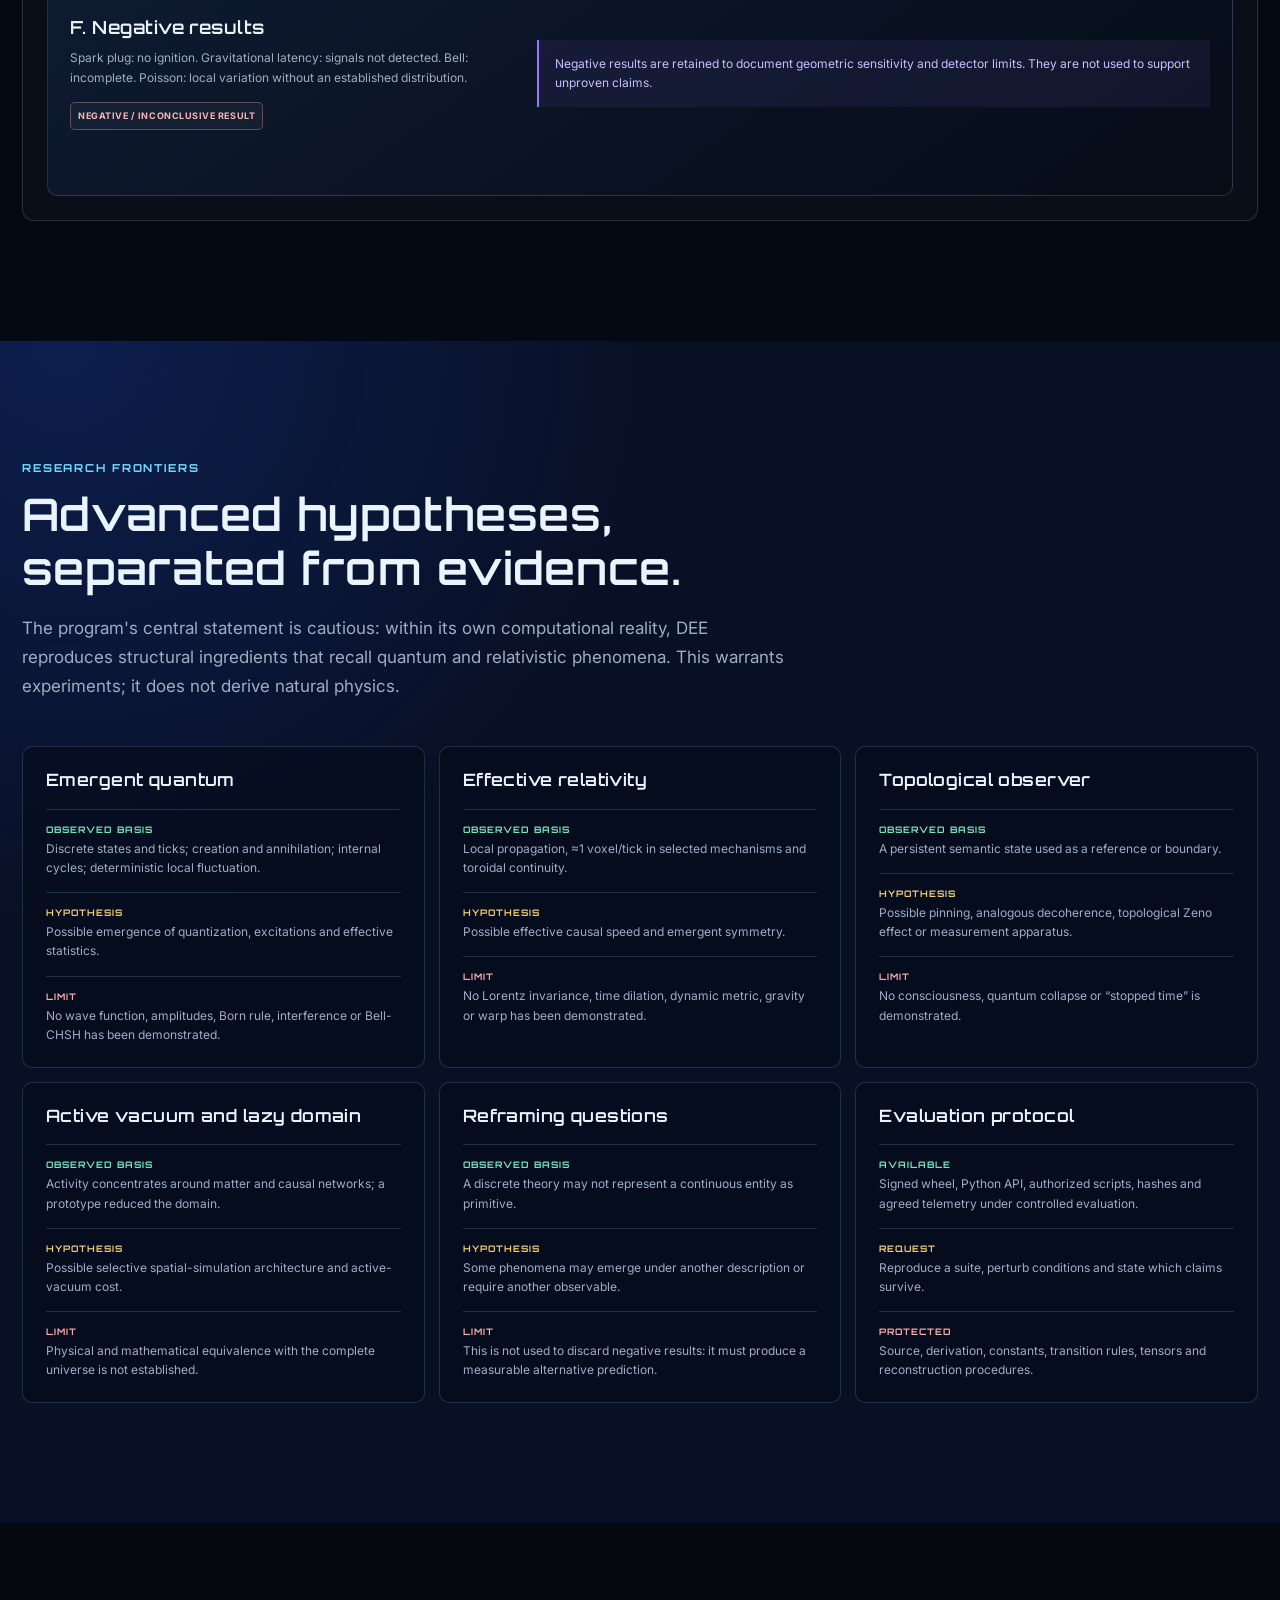
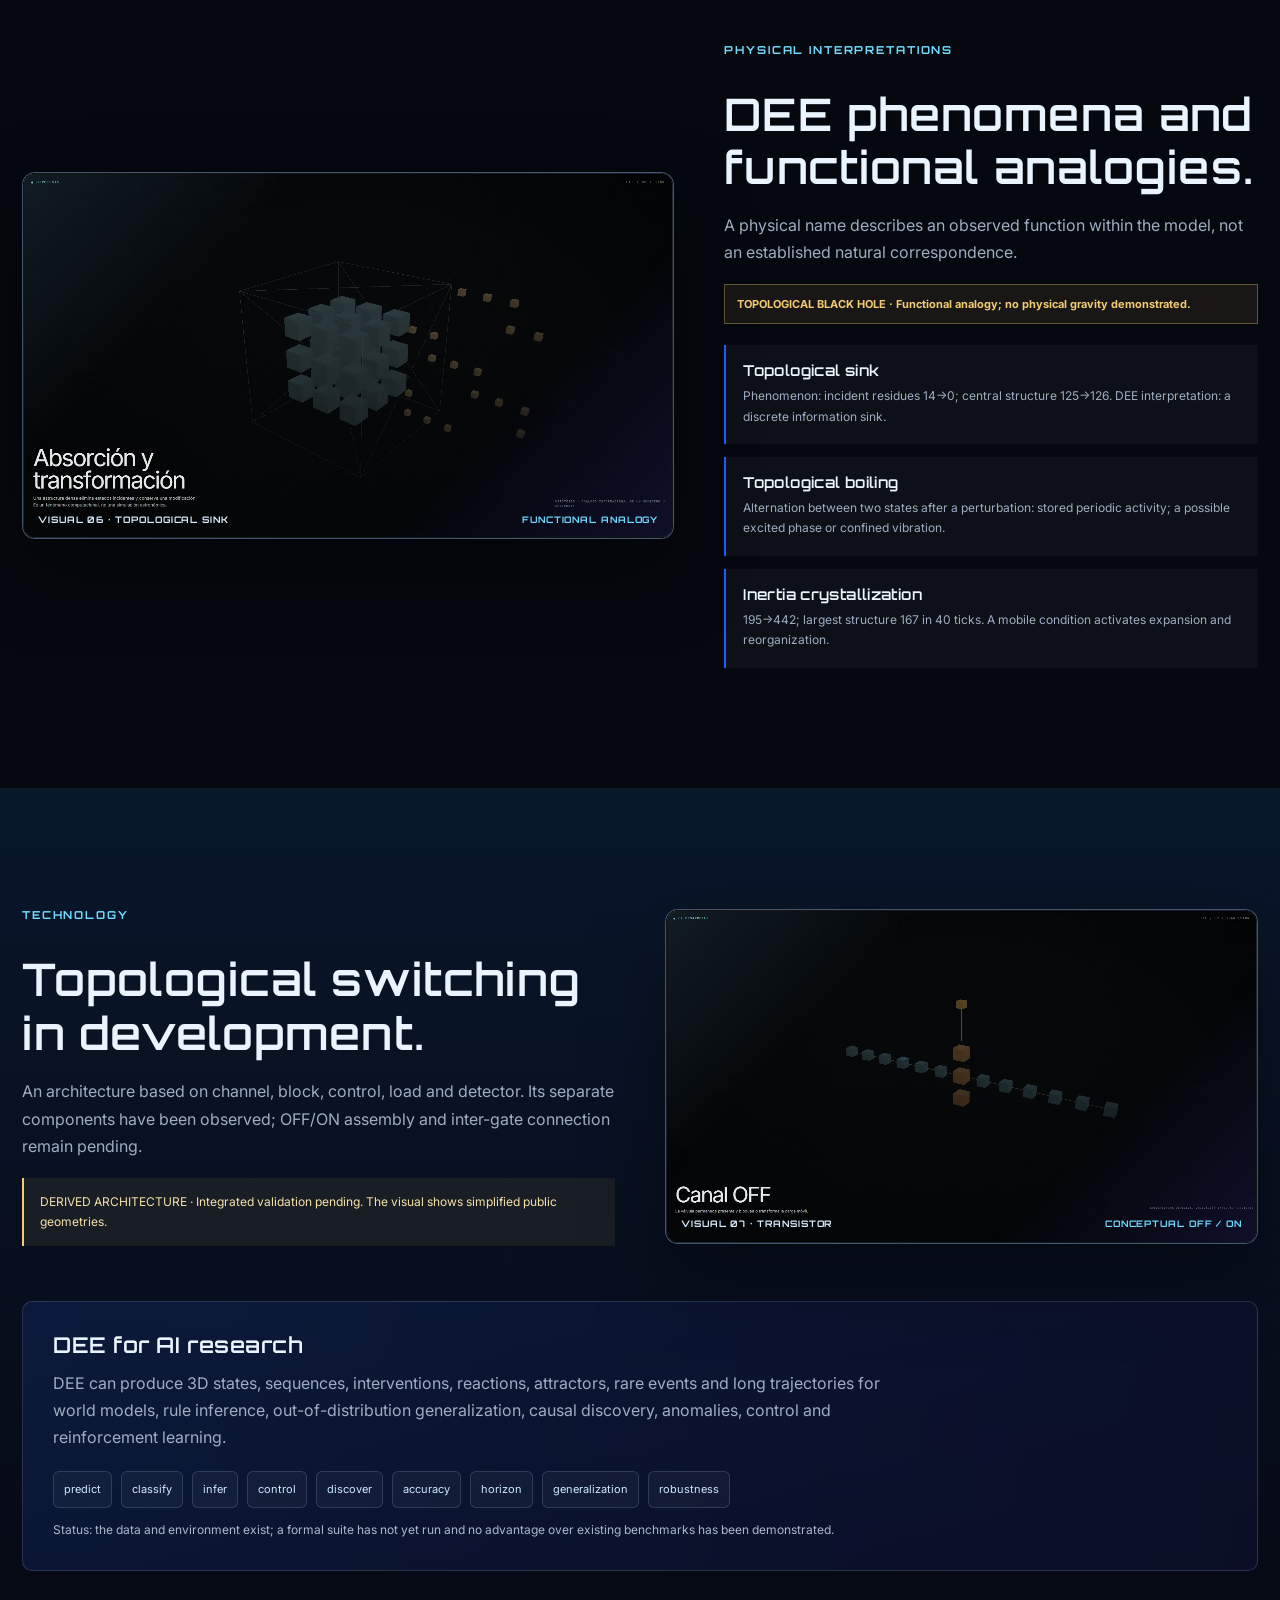
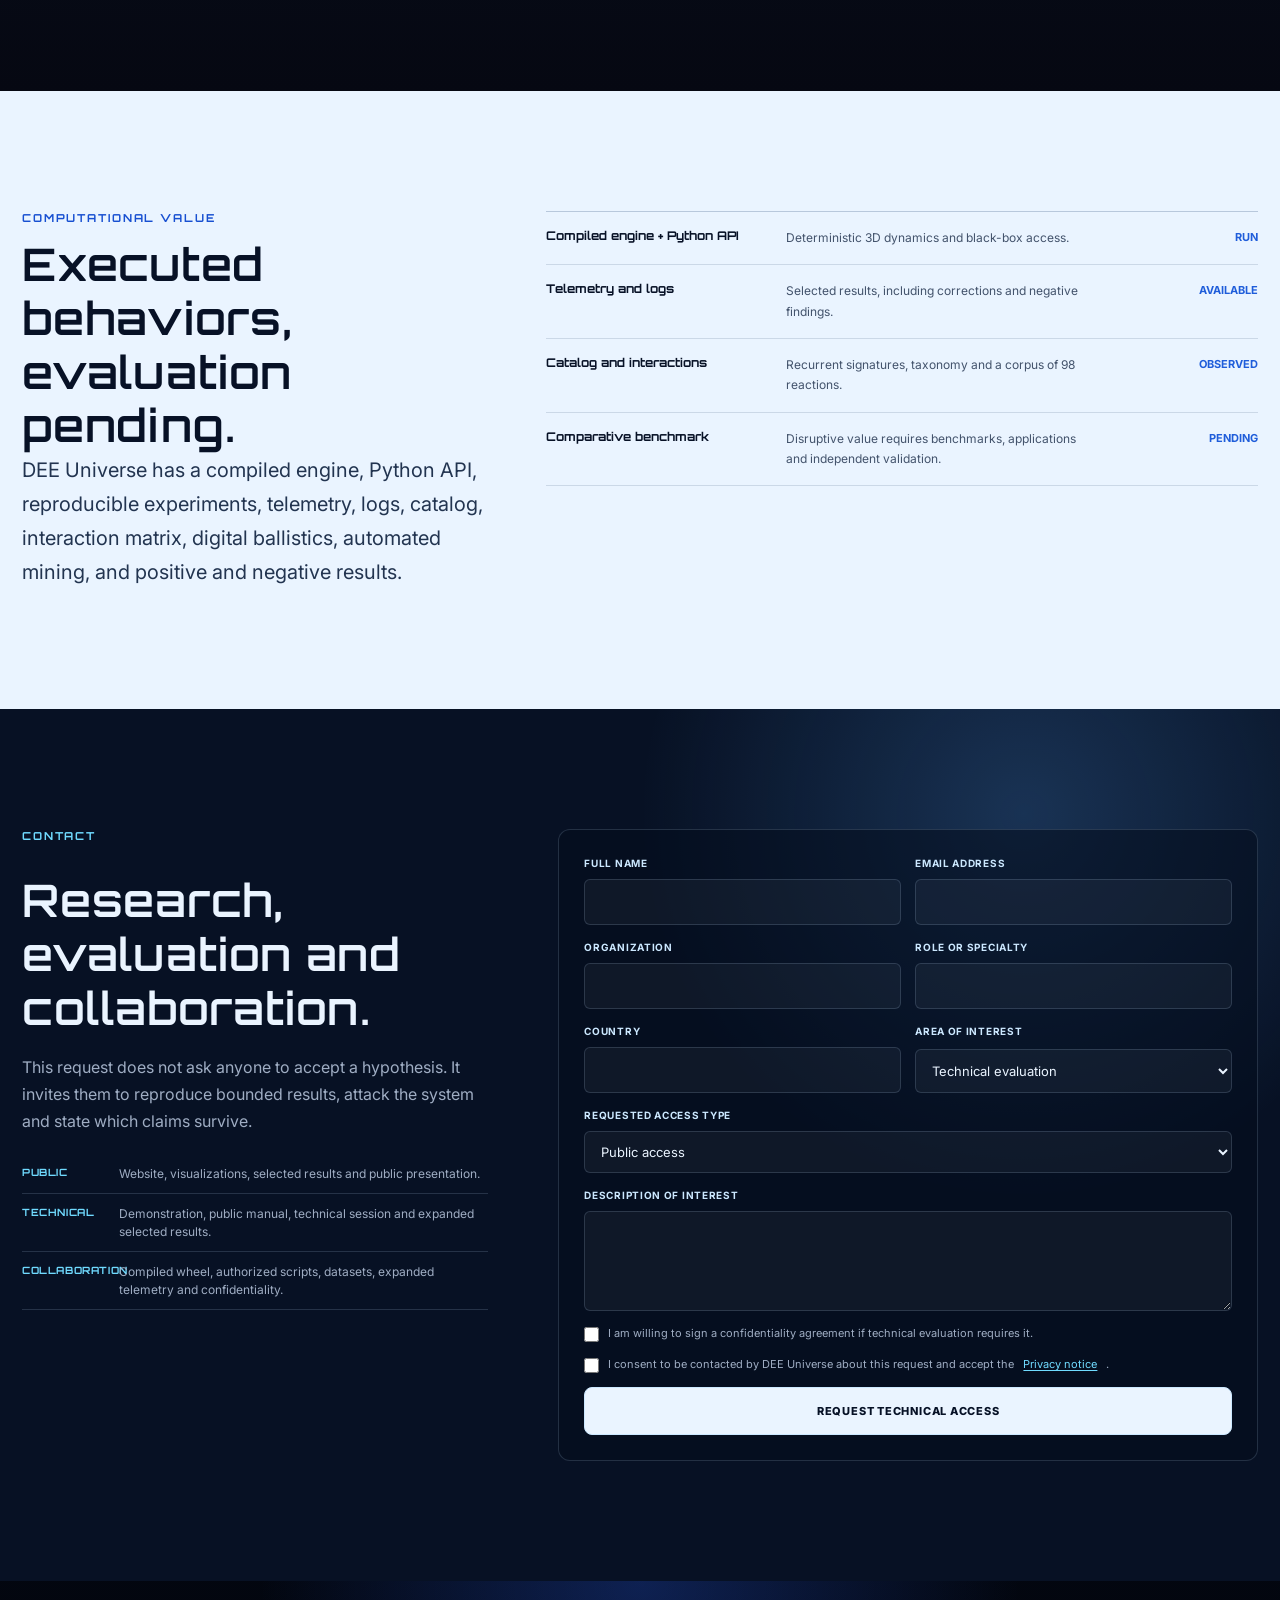
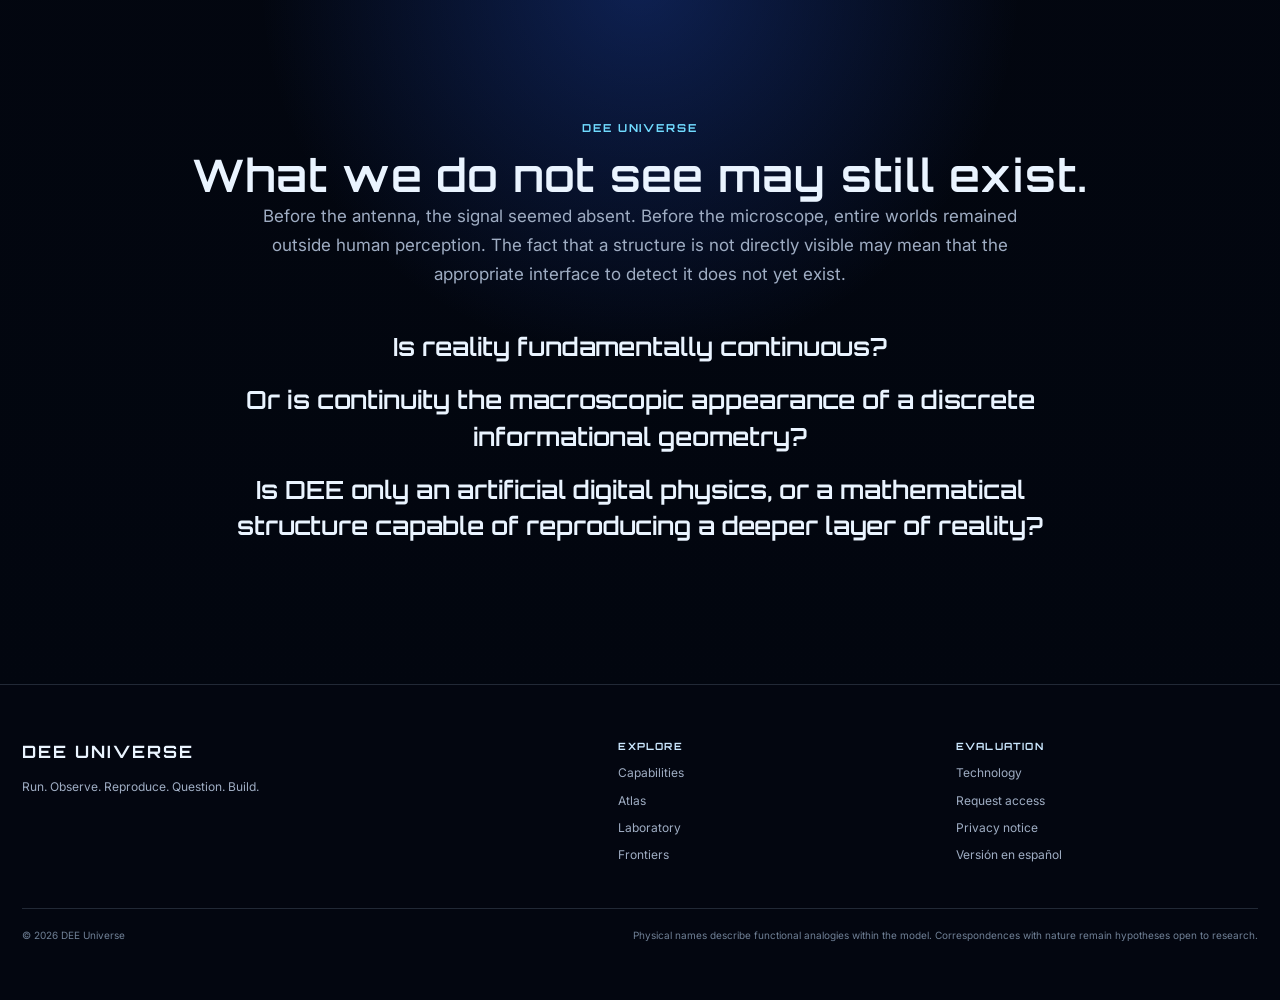
==== commit 3499b466: "Add contact form with Resend" ====
--- a/index.html
+++ b/index.html
@@ -6,10 +6,11 @@
   <meta name="description" content="DEE Universe: protected, reproducible 3D discrete dynamics for independent research.">
   <title>DEE Universe · Discrete dynamics research</title>
   <link rel="canonical" href="/home">
-  <link rel="icon" type="image/svg+xml" href="favicon (11)/favicon.svg">
-  <link rel="icon" type="image/png" sizes="96x96" href="favicon (11)/favicon-96x96.png">
-  <link rel="shortcut icon" href="favicon (11)/favicon.ico">
-  <link rel="apple-touch-icon" sizes="180x180" href="favicon (11)/apple-touch-icon.png">
+  <link rel="icon" type="image/svg+xml" href="/favicon.svg?v=2">
+  <link rel="icon" type="image/png" sizes="96x96" href="/favicon-96x96.png?v=2">
+  <link rel="shortcut icon" href="/favicon.ico?v=2">
+  <link rel="apple-touch-icon" sizes="180x180" href="/apple-touch-icon.png?v=2">
+  <link rel="manifest" href="/site.webmanifest?v=2">
   <link rel="stylesheet" href="dee-universe.css">
 </head>
 <body>
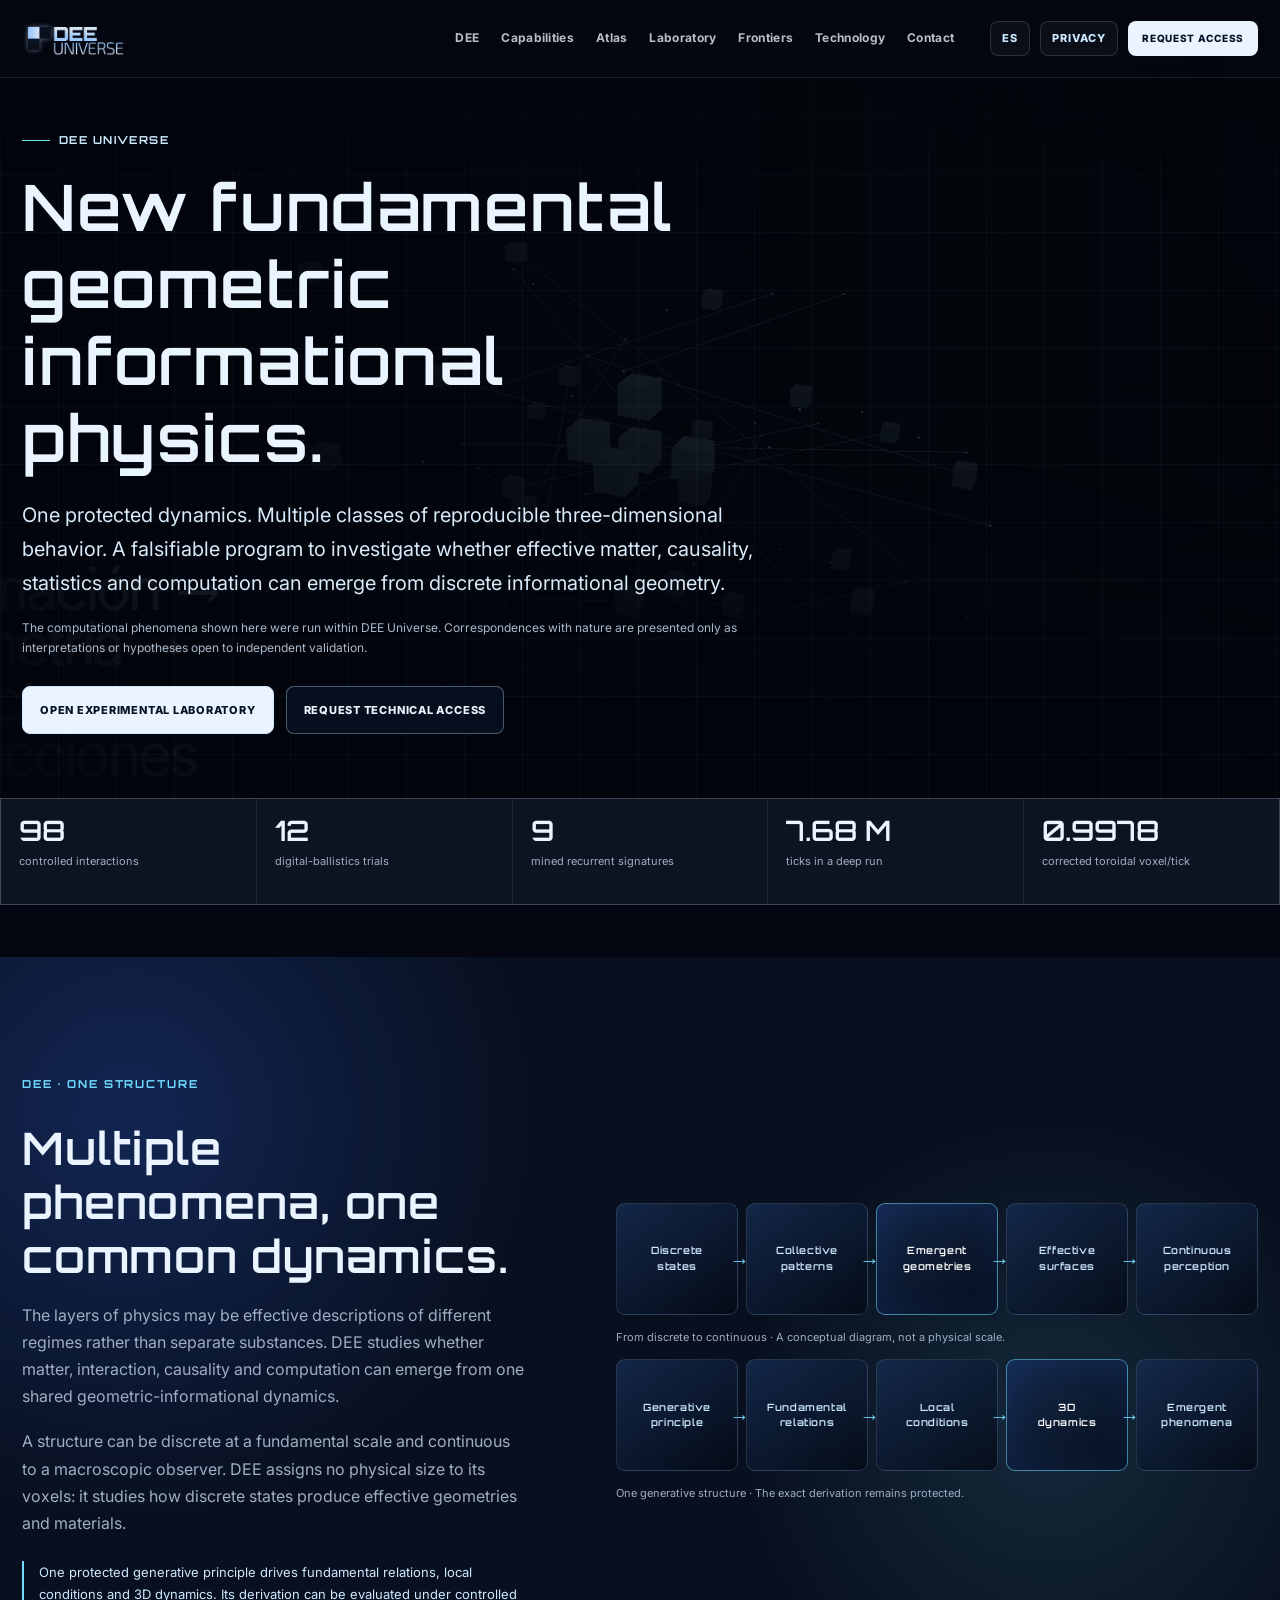
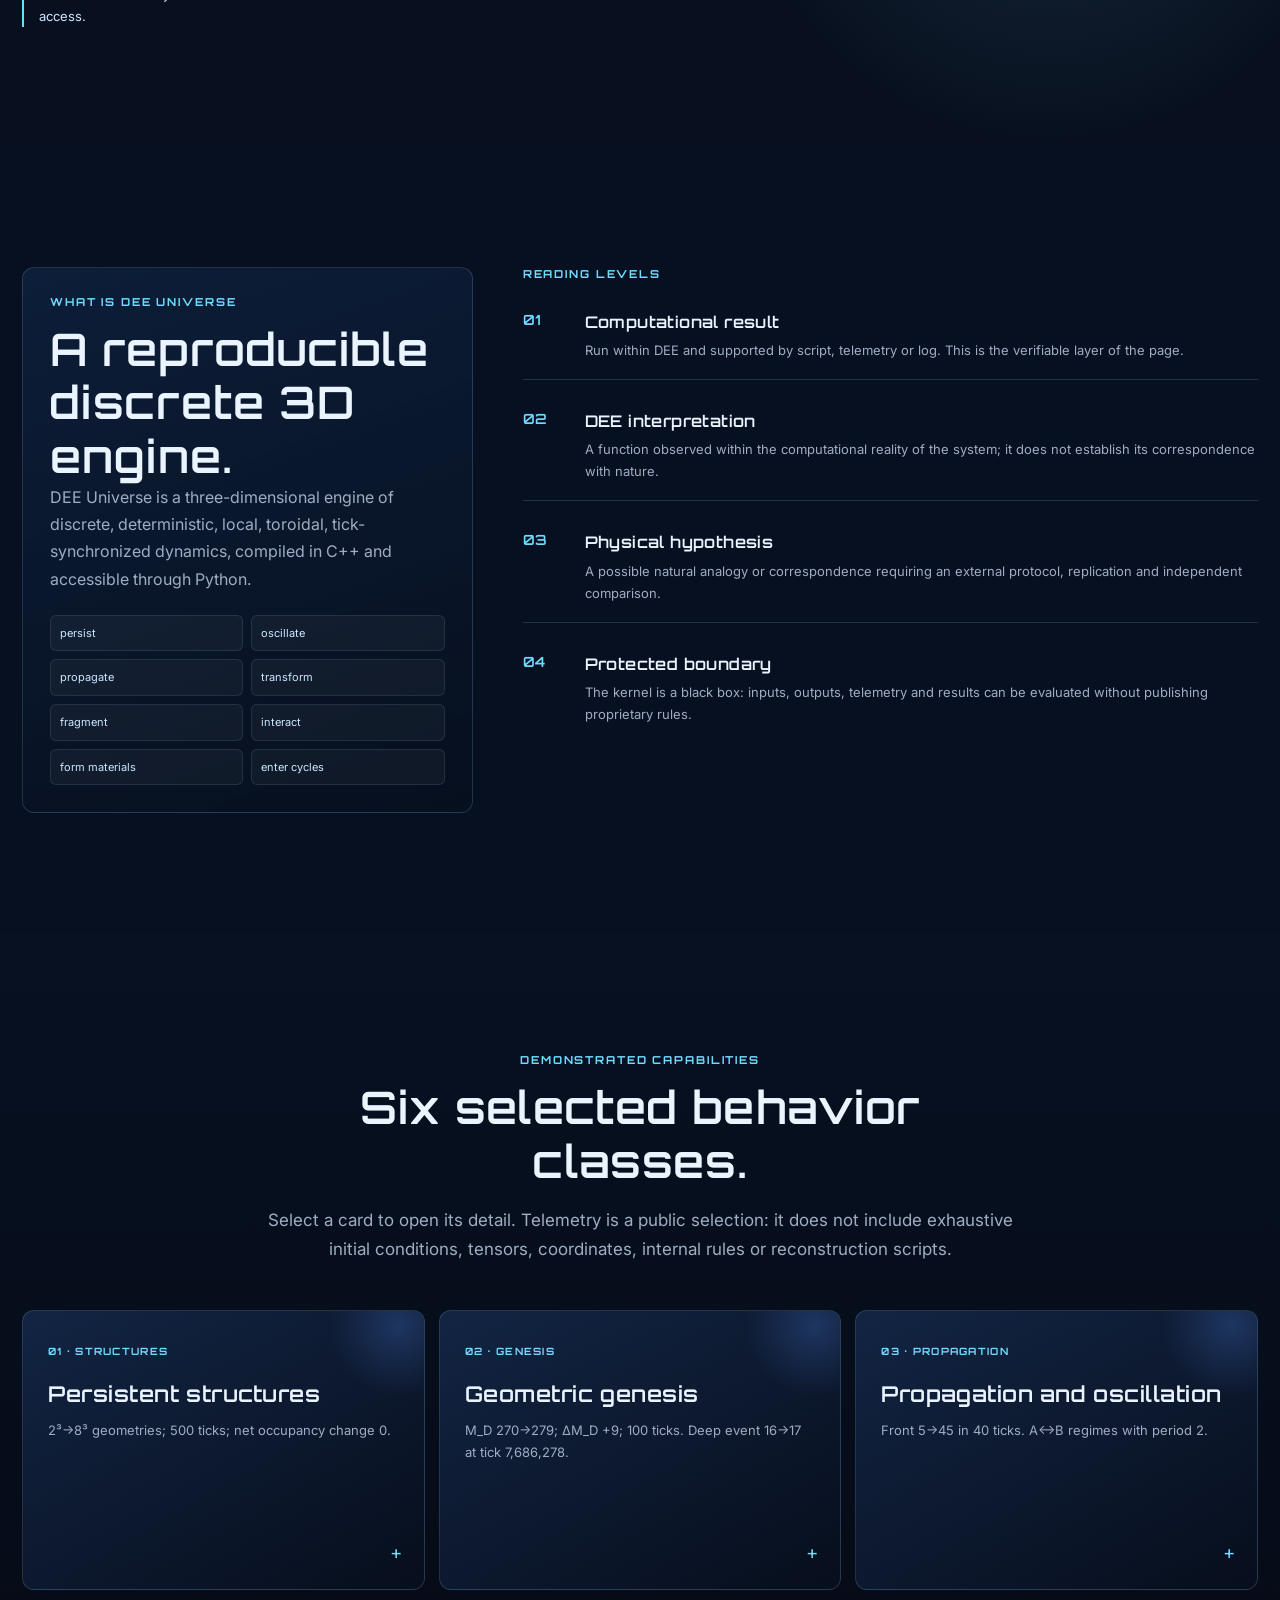
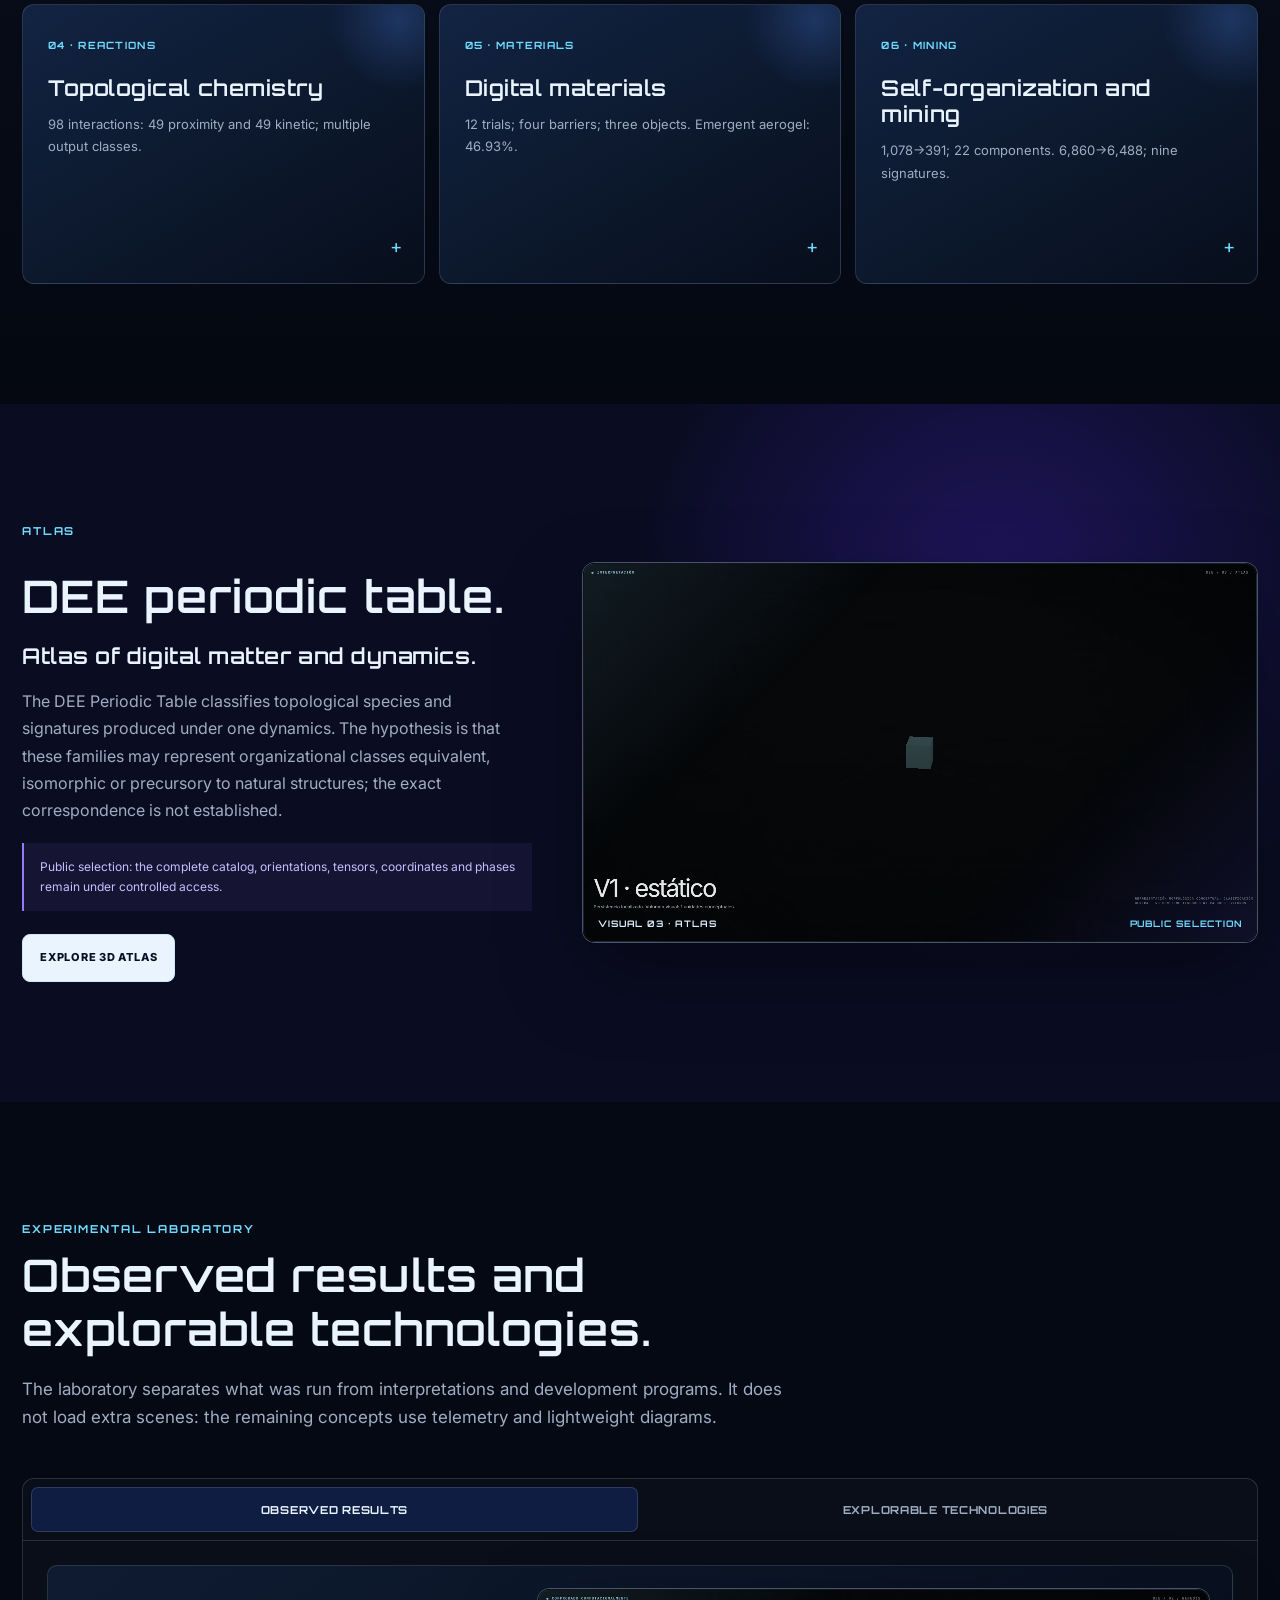
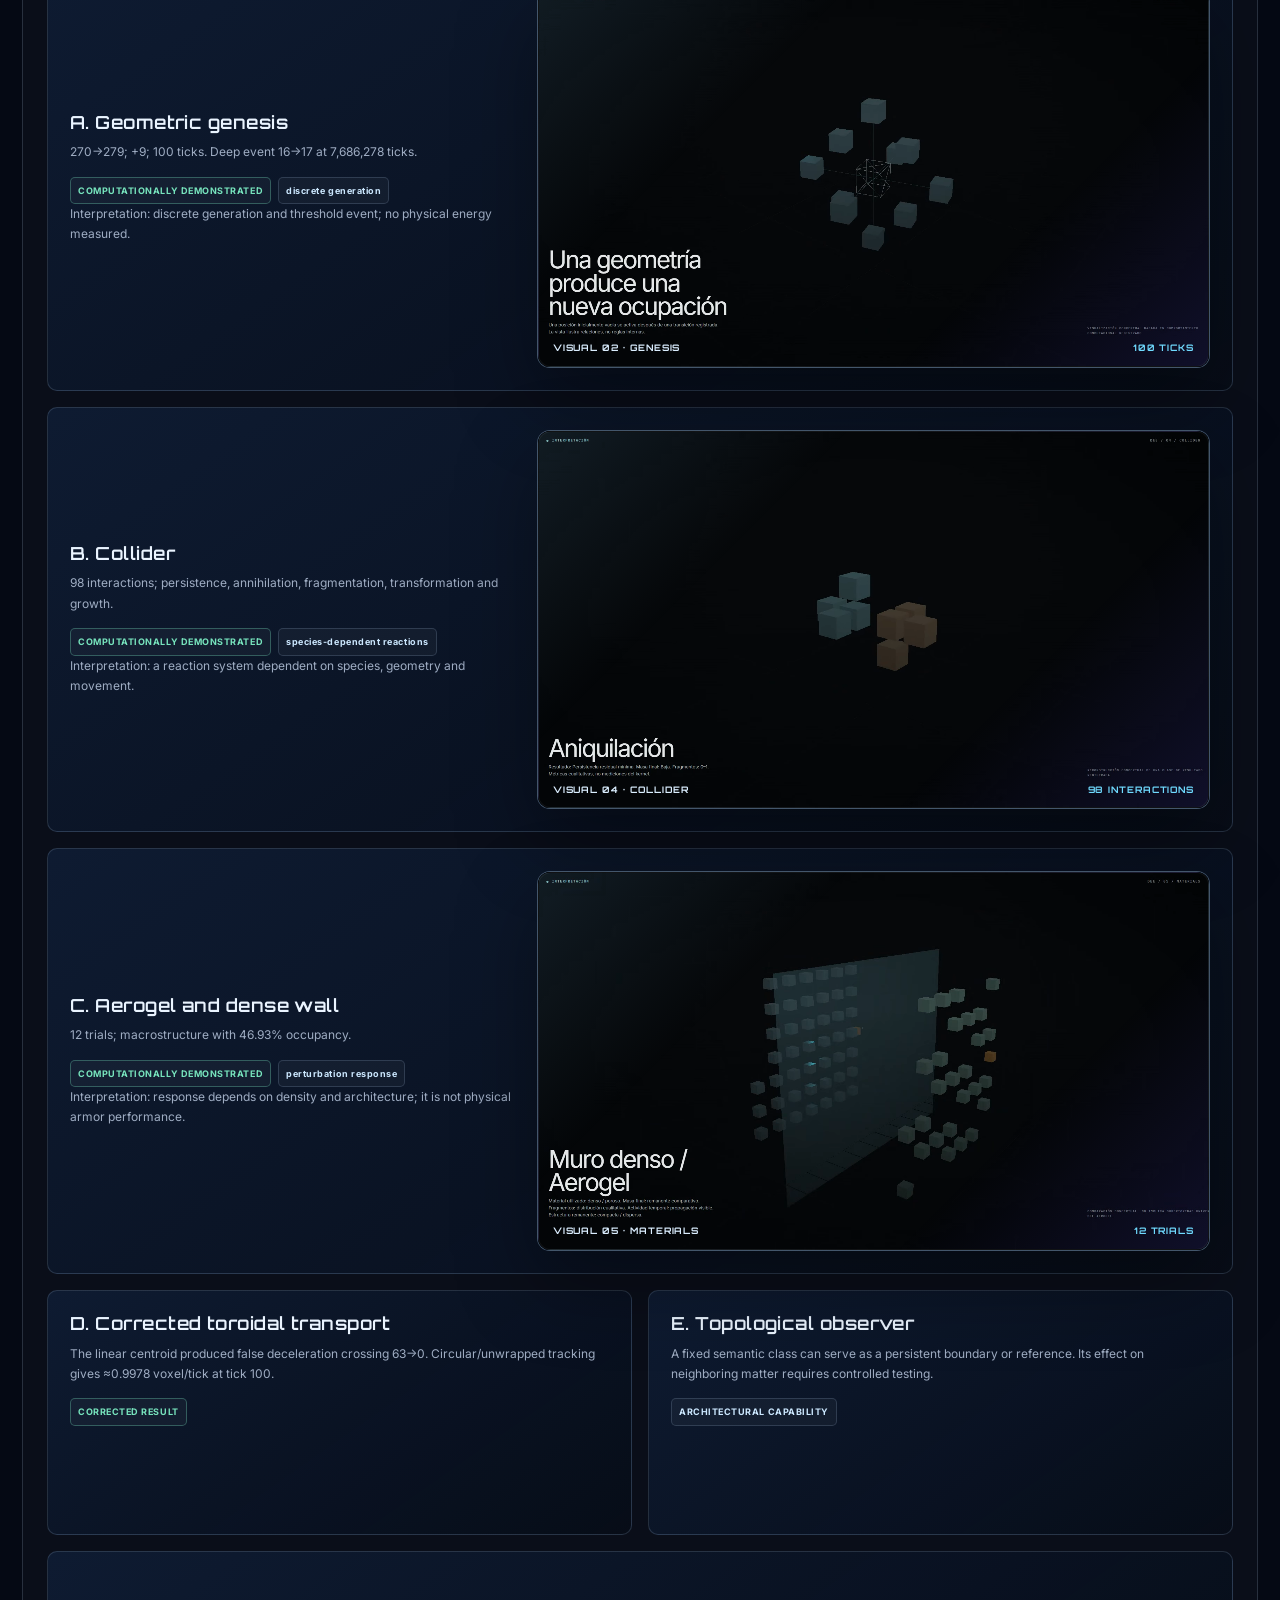
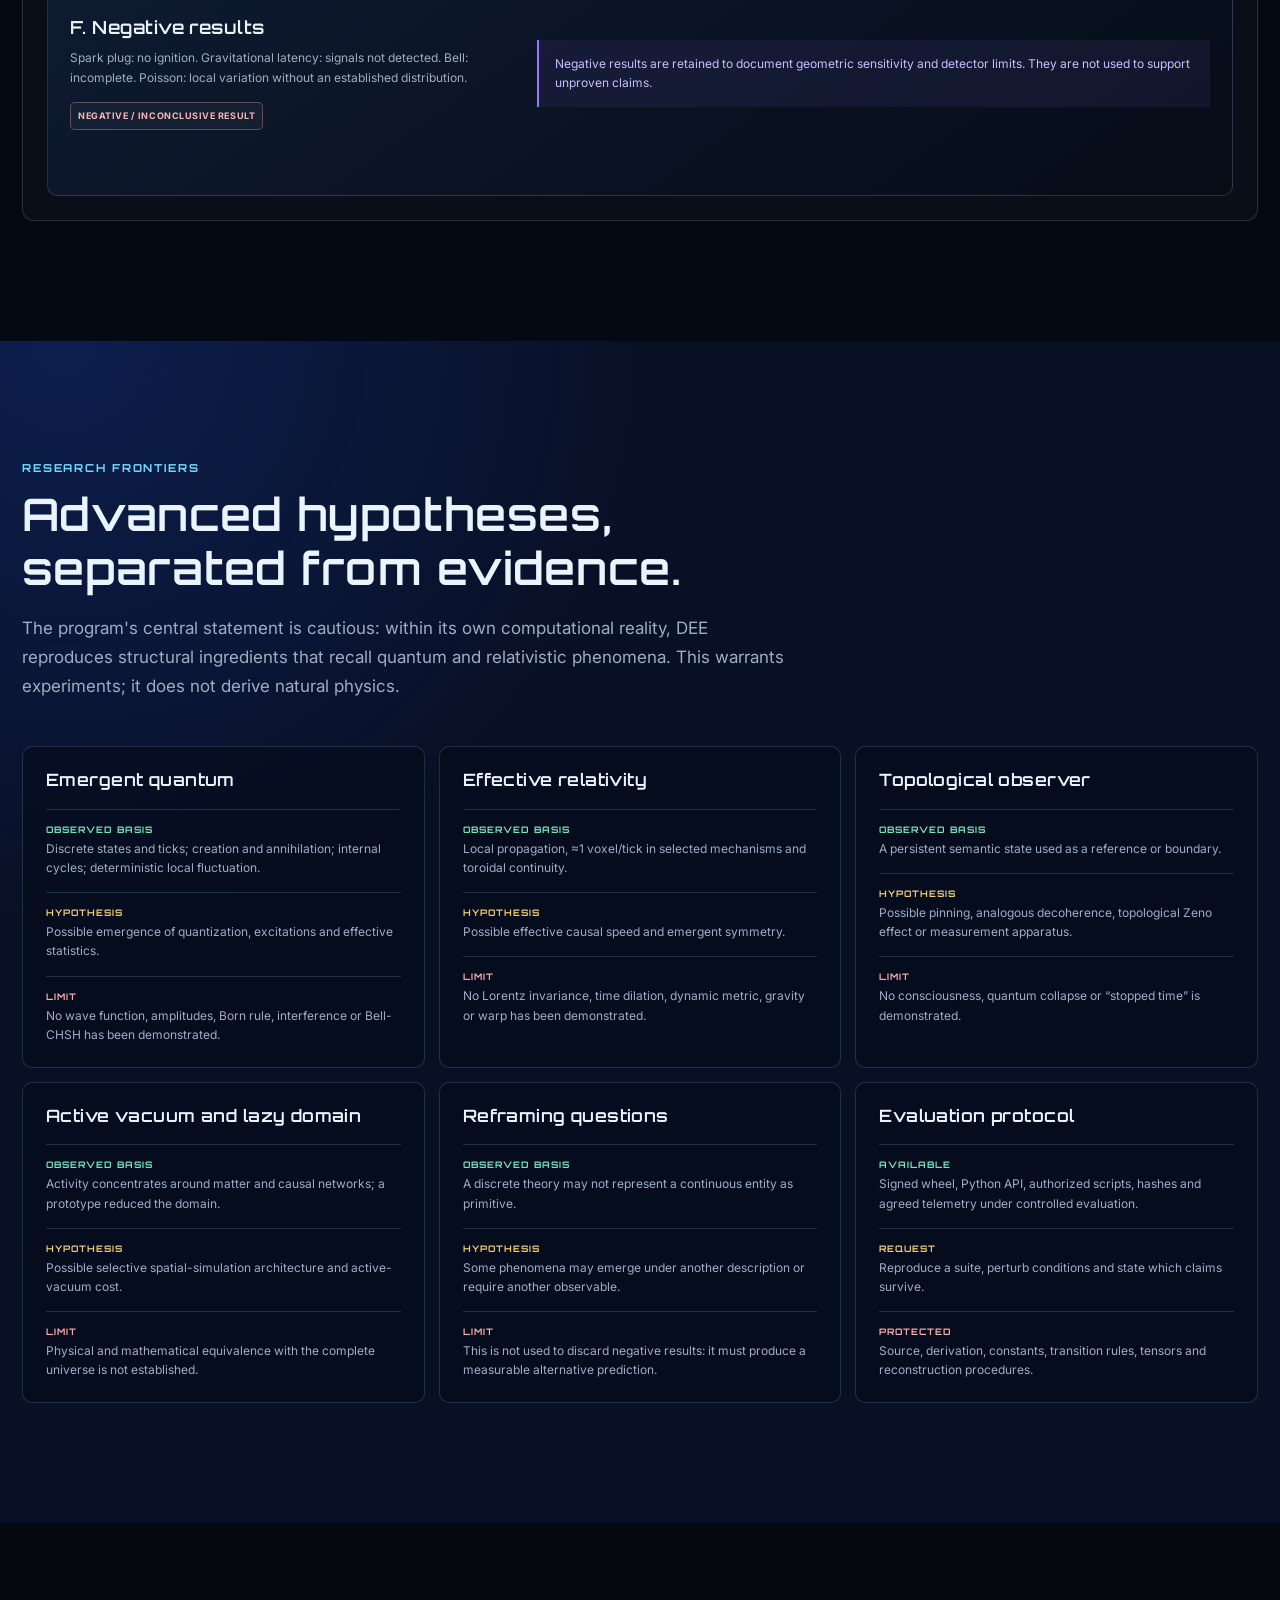
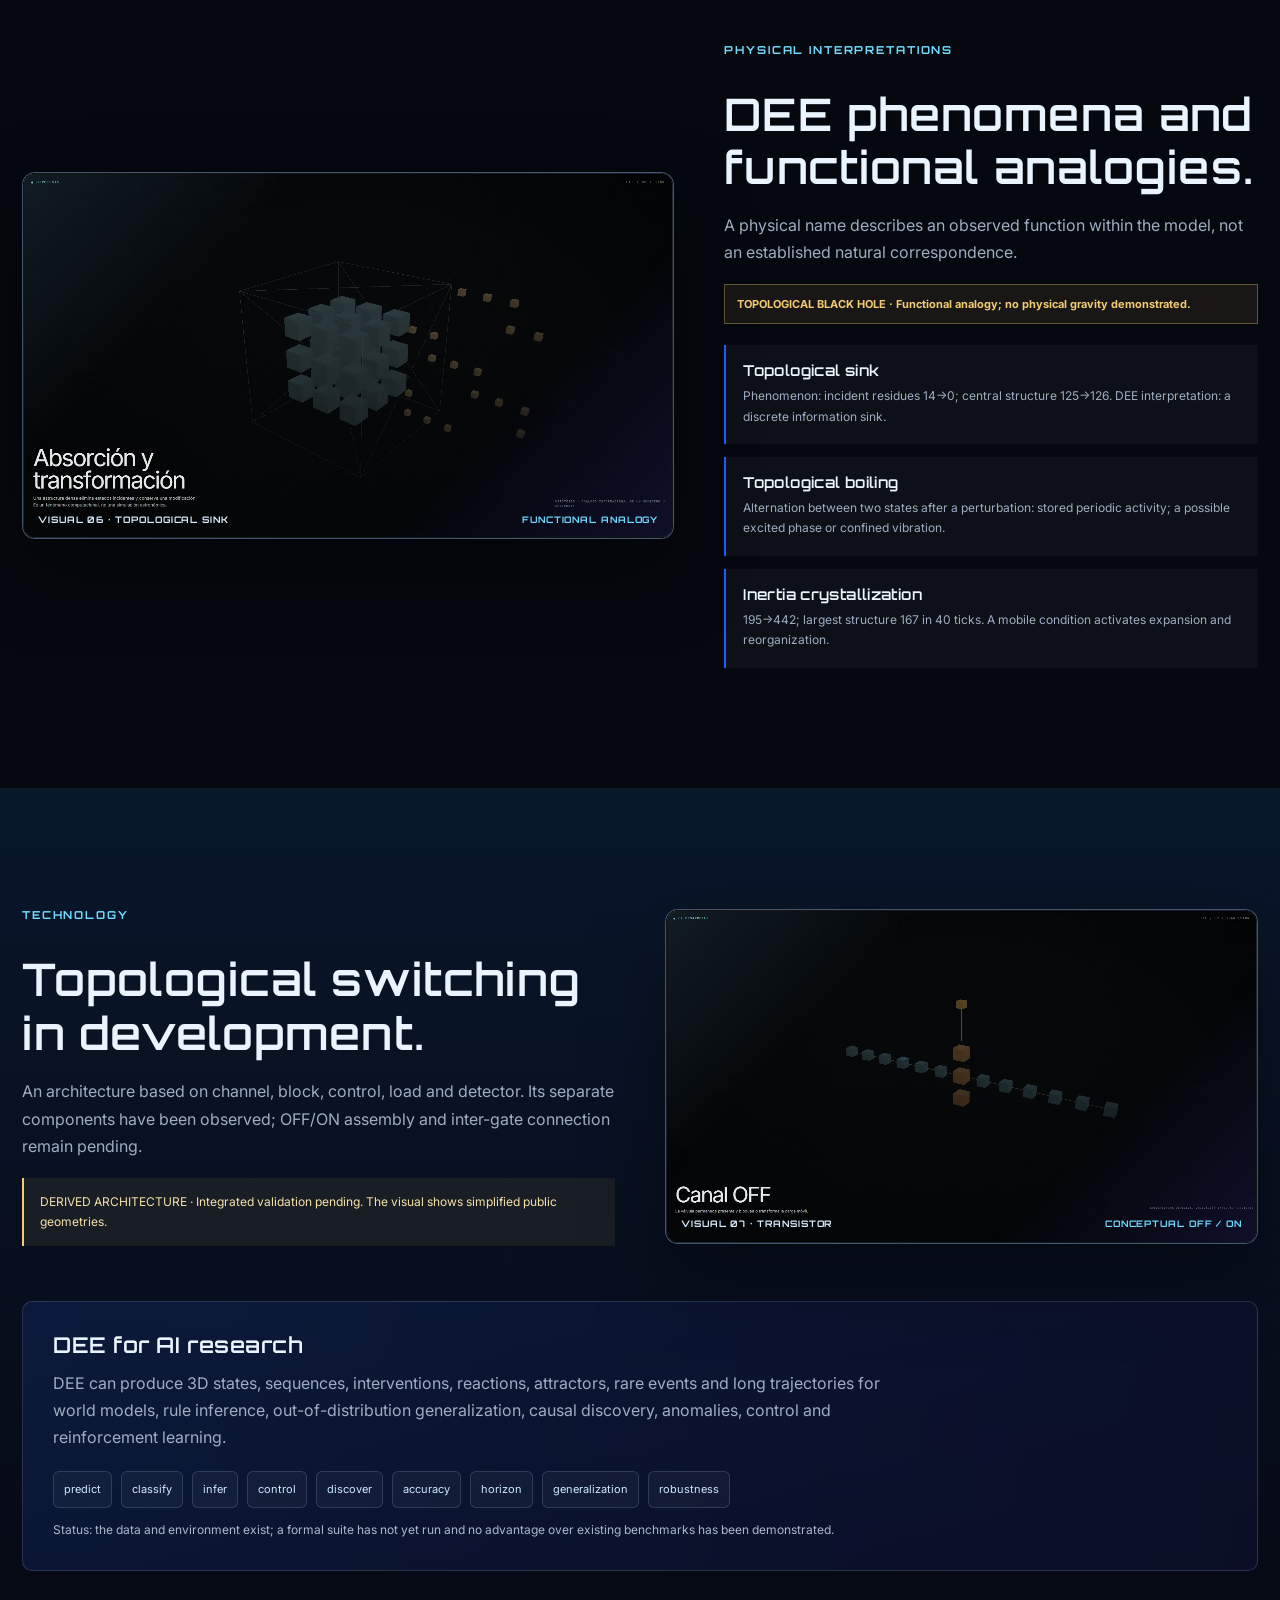
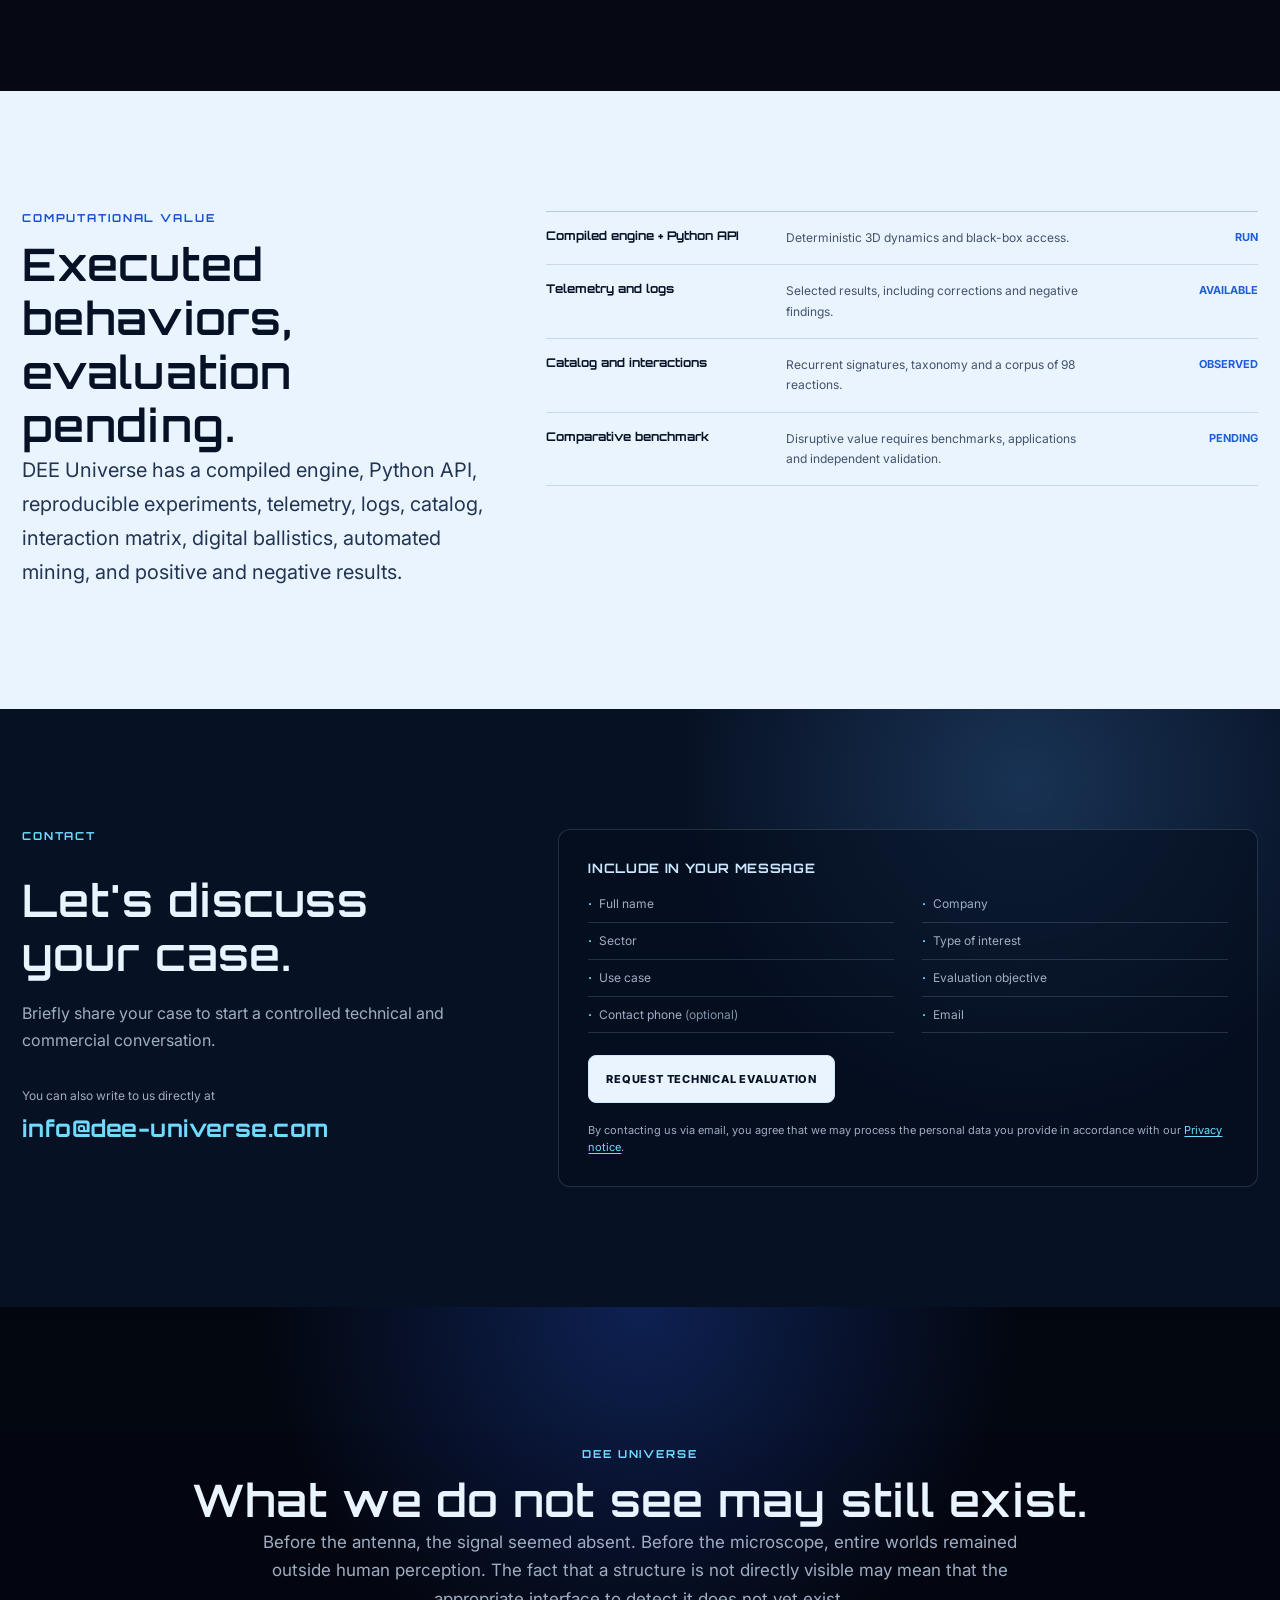
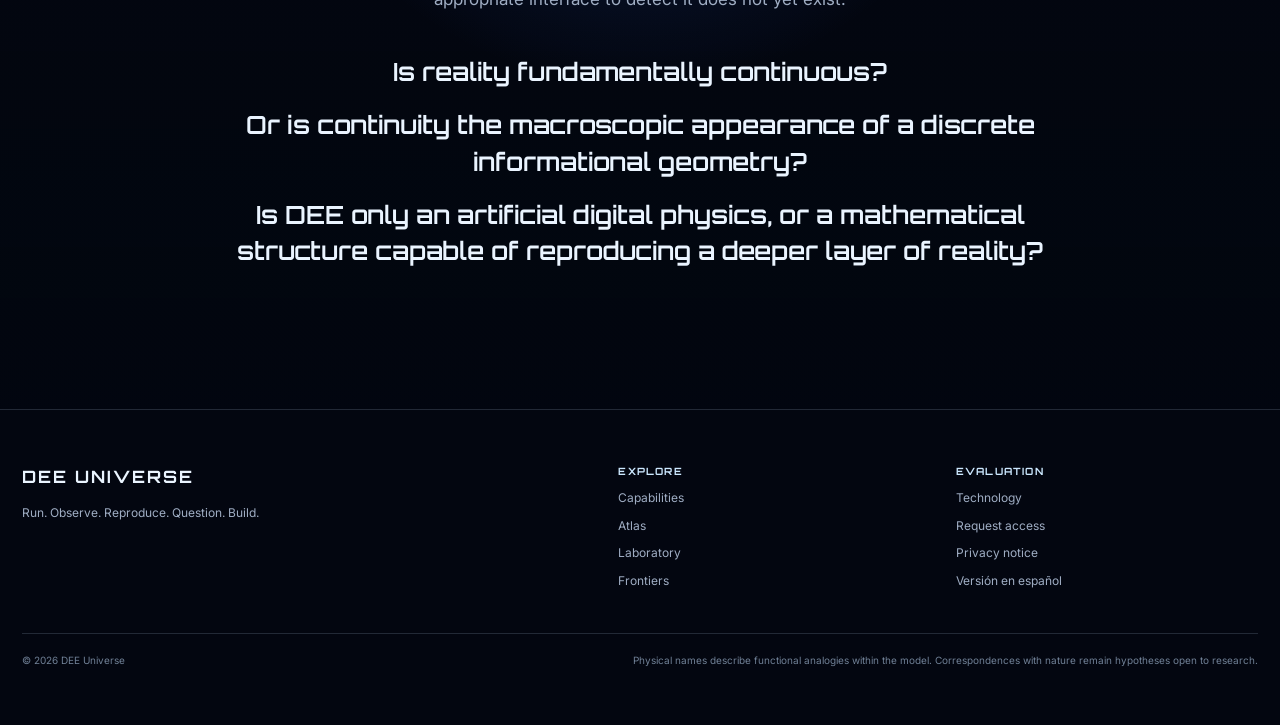
==== commit f9a7146a: "Add contact form with Resend" ====
--- a/index.html
+++ b/index.html
@@ -79,7 +79,7 @@
 
     <section class="section value-section" aria-labelledby="value-title"><div class="value-grid"><div><div class="eyebrow">Computational value</div><h2 id="value-title">Executed behaviors, evaluation pending.</h2><p class="value-statement">DEE Universe has a compiled engine, Python API, reproducible experiments, telemetry, logs, catalog, interaction matrix, digital ballistics, automated mining, and positive and negative results.</p></div><div class="evidence-table" aria-label="Evidence and scope summary"><div class="evidence-row"><strong>Compiled engine + Python API</strong><span>Deterministic 3D dynamics and black-box access.</span><em>RUN</em></div><div class="evidence-row"><strong>Telemetry and logs</strong><span>Selected results, including corrections and negative findings.</span><em>AVAILABLE</em></div><div class="evidence-row"><strong>Catalog and interactions</strong><span>Recurrent signatures, taxonomy and a corpus of 98 reactions.</span><em>OBSERVED</em></div><div class="evidence-row"><strong>Comparative benchmark</strong><span>Disruptive value requires benchmarks, applications and independent validation.</span><em>PENDING</em></div></div></div></section>
 
-    <section class="section contact-section" id="contact" aria-labelledby="contact-title"><div class="contact-layout"><div class="contact-info"><div class="eyebrow">Contact</div><h2 id="contact-title">Research, evaluation and collaboration.</h2><p>This request does not ask anyone to accept a hypothesis. It invites them to reproduce bounded results, attack the system and state which claims survive.</p><div class="access-levels"><div class="access-level"><strong>PUBLIC</strong><span>Website, visualizations, selected results and public presentation.</span></div><div class="access-level"><strong>TECHNICAL</strong><span>Demonstration, public manual, technical session and expanded selected results.</span></div><div class="access-level"><strong>COLLABORATION</strong><span>Compiled wheel, authorized scripts, datasets, expanded telemetry and confidentiality.</span></div></div></div><form class="contact-form" data-access-form><div class="form-field"><label for="name">FULL NAME</label><input id="name" name="name" autocomplete="name" required></div><div class="form-field"><label for="email">EMAIL ADDRESS</label><input id="email" name="email" type="email" autocomplete="email" required></div><div class="form-field"><label for="org">ORGANIZATION</label><input id="org" name="organization" autocomplete="organization"></div><div class="form-field"><label for="role">ROLE OR SPECIALTY</label><input id="role" name="role"></div><div class="form-field"><label for="country">COUNTRY</label><input id="country" name="country" autocomplete="country-name"></div><div class="form-field"><label for="interest">AREA OF INTEREST</label><select id="interest" name="interest"><option>Technical evaluation</option><option>Scientific research</option><option>AI and world models</option><option>Digital materials</option><option>Unconventional computation</option><option>Other</option></select></div><div class="form-field form-field--wide"><label for="access">REQUESTED ACCESS TYPE</label><select id="access" name="access"><option>Public access</option><option>Technical evaluation</option><option>Collaboration under confidentiality</option></select></div><div class="form-field form-field--wide"><label for="message">DESCRIPTION OF INTEREST</label><textarea id="message" name="message" required></textarea></div><label class="check-field form-field--wide"><input type="checkbox" required> I am willing to sign a confidentiality agreement if technical evaluation requires it.</label><label class="check-field form-field--wide"><input type="checkbox" required> I consent to be contacted by DEE Universe about this request and accept the <a href="/privacy">Privacy notice</a>.</label><button class="button button--solid form-field--wide" type="submit">REQUEST TECHNICAL ACCESS</button><p class="form-notice form-field--wide" hidden tabindex="-1">The form is ready to connect to a request-receiving channel. Configure its submission endpoint before publishing.</p></form></div></section>
+    <section class="section contact-section" id="contact" aria-labelledby="contact-title"><div class="contact-layout"><div class="contact-info"><div class="eyebrow">Contact</div><h2 id="contact-title">Let's discuss your case.</h2><p>Briefly share your case to start a controlled technical and commercial conversation.</p><p class="contact-email-intro">You can also write to us directly at</p><a class="contact-email" href="mailto:info@dee-universe.com">info@dee-universe.com</a></div><div class="contact-direct"><h3>Include in your message</h3><ul><li>Full name</li><li>Company</li><li>Sector</li><li>Type of interest</li><li>Use case</li><li>Evaluation objective</li><li>Contact phone <span>(optional)</span></li><li>Email</li></ul><a class="button button--solid" href="mailto:info@dee-universe.com?subject=Technical%20Evaluation%20Request">REQUEST TECHNICAL EVALUATION</a><p class="contact-consent">By contacting us via email, you agree that we may process the personal data you provide in accordance with our <a href="/privacy">Privacy notice</a>.</p></div></div></section>
 
     <section class="section closing" aria-labelledby="closing-title"><div class="closing-content"><div class="eyebrow">DEE Universe</div><h2 id="closing-title">What we do not see may still exist.</h2><p>Before the antenna, the signal seemed absent. Before the microscope, entire worlds remained outside human perception. The fact that a structure is not directly visible may mean that the appropriate interface to detect it does not yet exist.</p><div class="closing-questions"><div>Is reality fundamentally continuous?</div><div>Or is continuity the macroscopic appearance of a discrete informational geometry?</div><div>Is DEE only an artificial digital physics, or a mathematical structure capable of reproducing a deeper layer of reality?</div></div></div></section>
   </main>
--- a/dee-universe.css
+++ b/dee-universe.css
@@ -256,22 +256,18 @@
 .contact-section { overflow: hidden; background: radial-gradient(circle at 80% 12%, rgba(87,169,255,.22), transparent 30%), #071124; }
 .contact-layout { display: grid; grid-template-columns: .8fr 1.2fr; gap: 70px; align-items: start; }
 .contact-info { display: grid; gap: 18px; }
-.access-levels { display: grid; gap: 11px; margin-top: 12px; }
-.access-level { display: grid; grid-template-columns: 85px 1fr; gap: 12px; padding-bottom: 10px; border-bottom: 1px solid var(--line); }
-.access-level strong { color: var(--cyan); font: 700 10px/1.4 Orbitron, sans-serif; letter-spacing: .06em; }
-.access-level span { color: var(--muted); font-size: 12px; line-height: 1.5; }
-.contact-form { display: grid; grid-template-columns: repeat(2, 1fr); gap: 14px; padding: 25px; border: 1px solid var(--line); border-radius: 12px; background: rgba(5,13,29,.56); }
-.form-field { display: grid; gap: 7px; }
-.form-field--wide { grid-column: 1 / -1; }
-.form-field label { color: var(--ice); font-size: 10px; font-weight: 700; letter-spacing: .07em; }
-.form-field input, .form-field select, .form-field textarea { width: 100%; border: 1px solid var(--line); border-radius: 6px; padding: 11px 12px; color: var(--paper); background: rgba(255,255,255,.045); outline: none; font-size: 13px; }
-.form-field select option { color: #071126; }
-.form-field textarea { min-height: 100px; resize: vertical; }
-.form-field input:focus, .form-field select:focus, .form-field textarea:focus { border-color: var(--cyan); }
-.check-field { display: flex; gap: 9px; align-items: flex-start; color: var(--muted); font-size: 11px; line-height: 1.5; }
-.check-field a { color: var(--cyan); text-decoration: underline; text-underline-offset: 2px; }
-.check-field input { width: 15px; height: 15px; margin: 2px 0 0; accent-color: var(--cyan); }
-.form-notice { color: var(--cyan); font-size: 12px; }
+.contact-email-intro { margin: 14px 0 -10px; color: var(--muted); font-size: 12px; }
+.contact-email { width: fit-content; color: var(--cyan); font: 700 clamp(16px, 2vw, 23px)/1.25 Orbitron, sans-serif; letter-spacing: .02em; word-break: break-word; }
+.contact-email:hover { color: var(--paper); }
+.contact-direct { display: grid; gap: 19px; padding: 29px; border: 1px solid var(--line); border-radius: 12px; background: rgba(5,13,29,.56); }
+.contact-direct h3 { color: var(--ice); font: 700 13px/1.4 Orbitron, sans-serif; letter-spacing: .05em; text-transform: uppercase; }
+.contact-direct ul { display: grid; grid-template-columns: repeat(2, minmax(0, 1fr)); gap: 10px 28px; padding: 0; margin: 0; list-style: none; }
+.contact-direct li { padding-bottom: 9px; border-bottom: 1px solid var(--line); color: var(--muted); font-size: 12px; line-height: 1.4; }
+.contact-direct li::before { content: '·'; margin-right: 7px; color: var(--cyan); font-weight: 700; }
+.contact-direct li span { color: #8191a6; }
+.contact-direct .button { width: fit-content; margin-top: 3px; }
+.contact-consent { max-width: 640px; margin: 0; color: var(--muted); font-size: 11px; line-height: 1.55; }
+.contact-consent a { color: var(--cyan); text-decoration: underline; text-underline-offset: 2px; }
 
 .closing { padding-top: 140px; padding-bottom: 140px; text-align: center; background: radial-gradient(circle at 50% 0, rgba(44,102,255,.28), transparent 40%), linear-gradient(rgba(2,6,15,.75), rgba(2,6,15,.96)), #040711; }
 .closing-content { max-width: 900px; margin: 0 auto; }
@@ -323,7 +319,7 @@
   .one-structure > div:first-child, .atlas-copy { order: -1; }
   .visual-frame { max-width: 780px; }
   .frontier-grid { grid-template-columns: repeat(2, minmax(0, 1fr)); }
-  .contact-form { max-width: 780px; }
+  .contact-direct { max-width: 780px; }
   .footer-grid { grid-template-columns: 1.2fr .8fr .8fr; gap: 22px; }
 }
 
@@ -360,8 +356,7 @@
   .ai-strip { margin-top: 35px; padding: 22px; }
   .evidence-row { grid-template-columns: 1fr; gap: 5px; }
   .evidence-row em { text-align: left; }
-  .contact-form { grid-template-columns: 1fr; padding: 18px; }
-  .form-field--wide { grid-column: auto; }
+  .contact-direct { padding: 20px; }
   .closing { padding-top: 90px; padding-bottom: 90px; }
   .footer-grid { grid-template-columns: 1fr 1fr; }
   .footer-grid > :first-child { grid-column: span 2; }
@@ -383,7 +378,8 @@
   .hero-content { padding-right: 18px; padding-left: 18px; }
   .section { padding-right: 18px; padding-left: 18px; }
   .visual-meta { right: 11px; left: 11px; font-size: 8px; }
-  .contact-form, .spec-panel, .ai-strip { padding: 16px; }
+  .contact-direct, .spec-panel, .ai-strip { padding: 16px; }
+  .contact-direct ul { grid-template-columns: 1fr; gap: 8px; }
   .privacy-link { display: none; }
 }
 
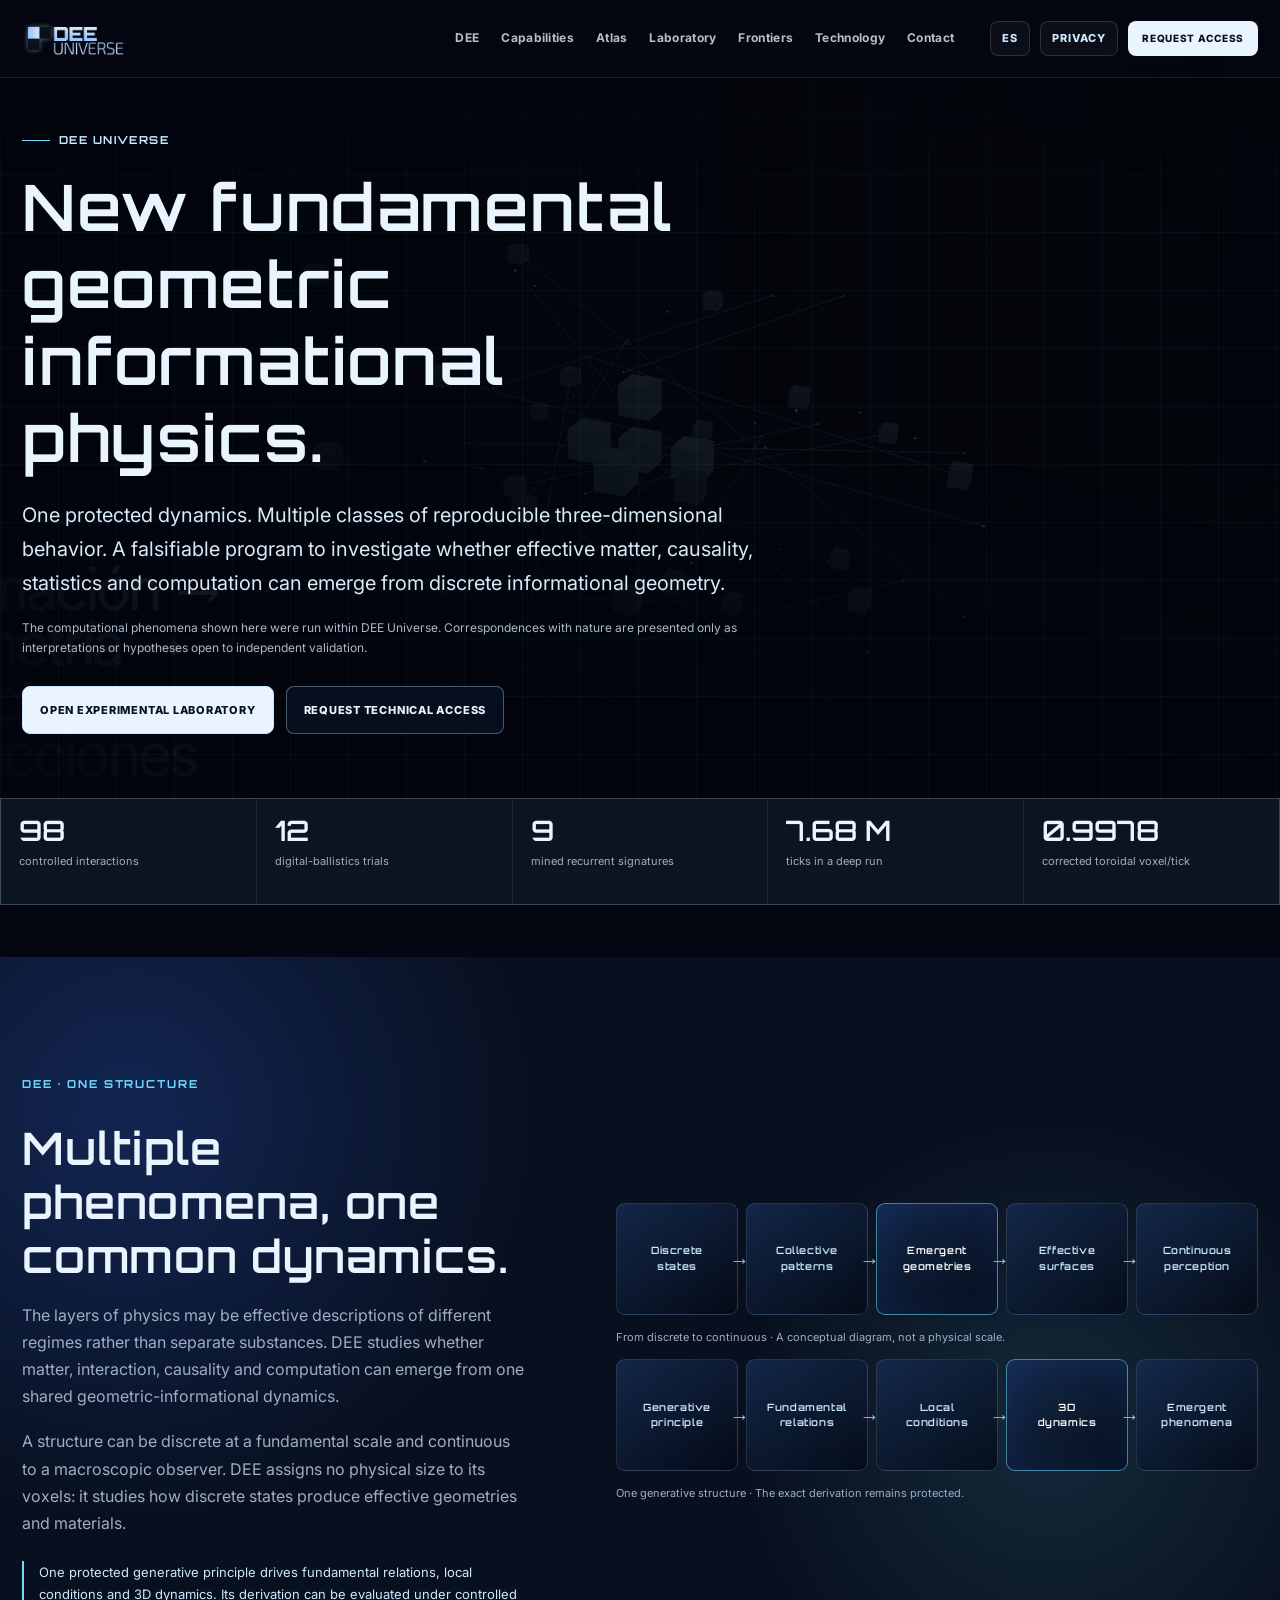
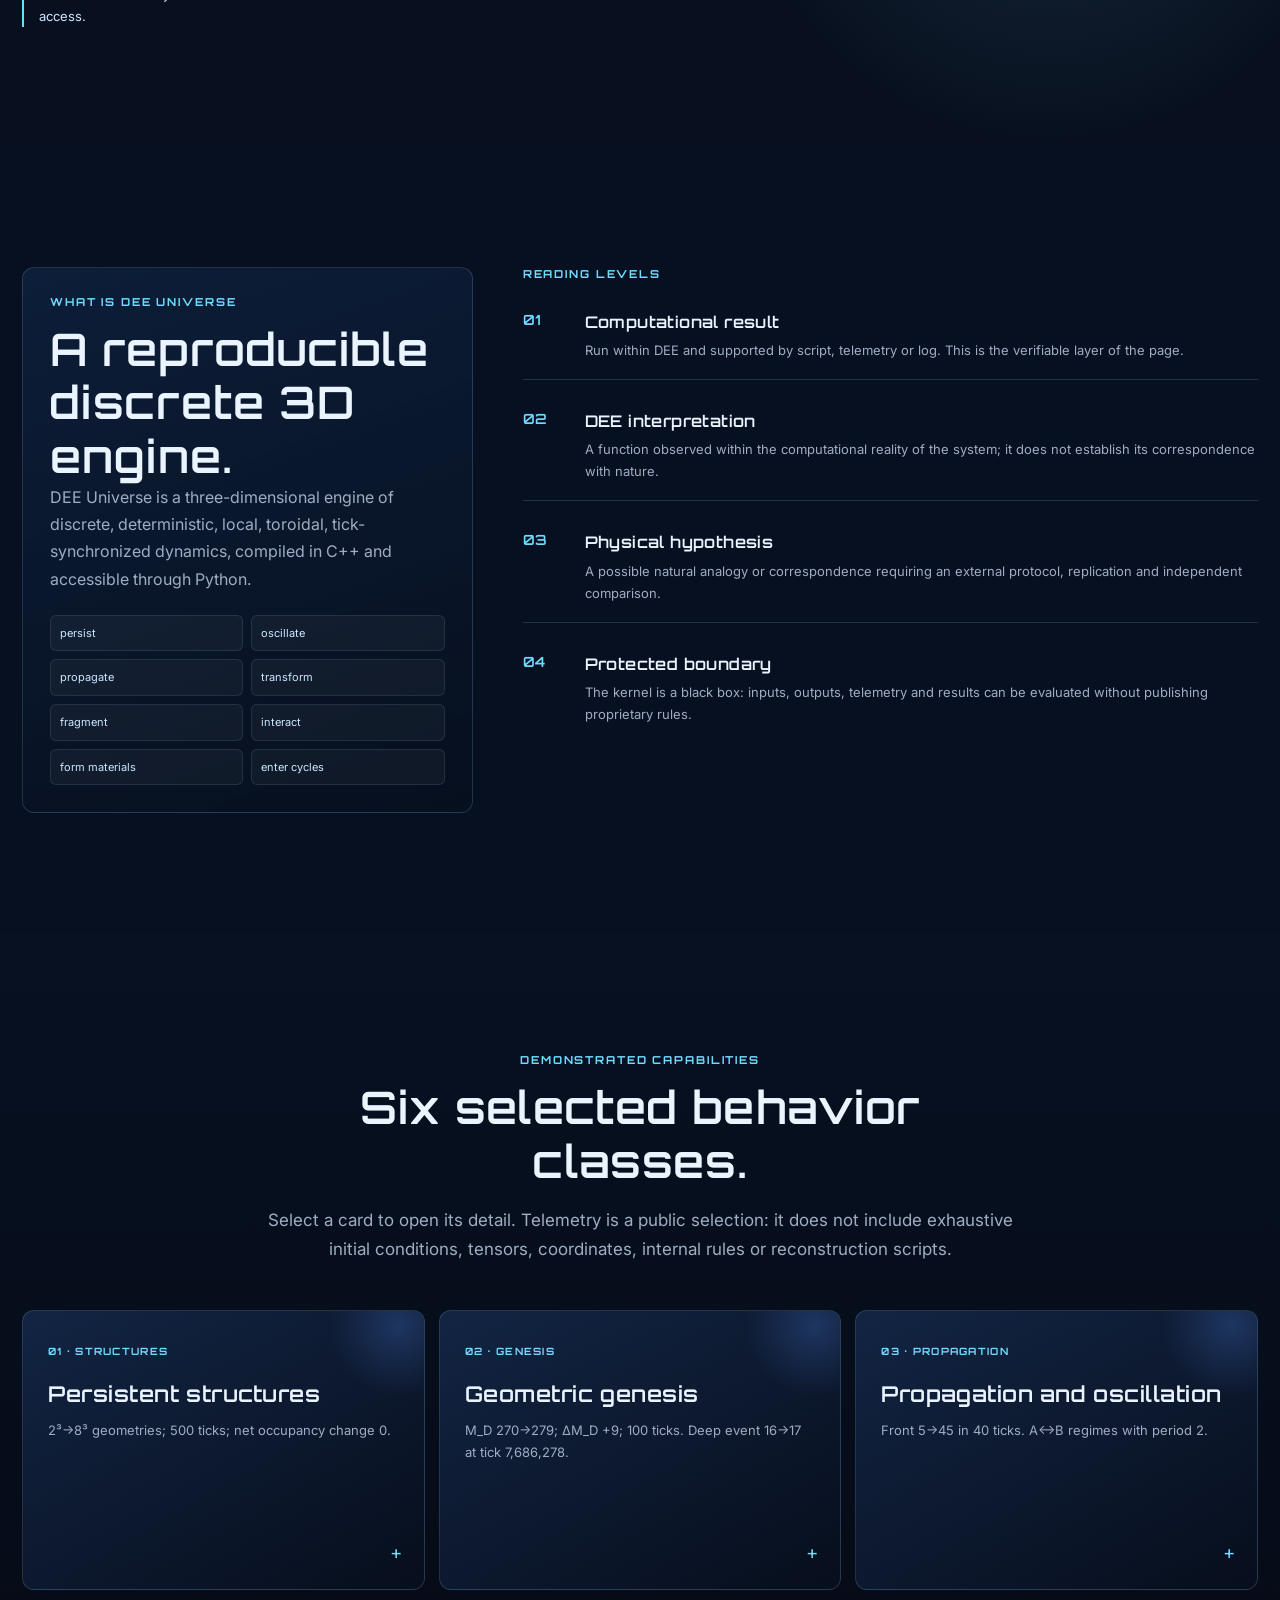
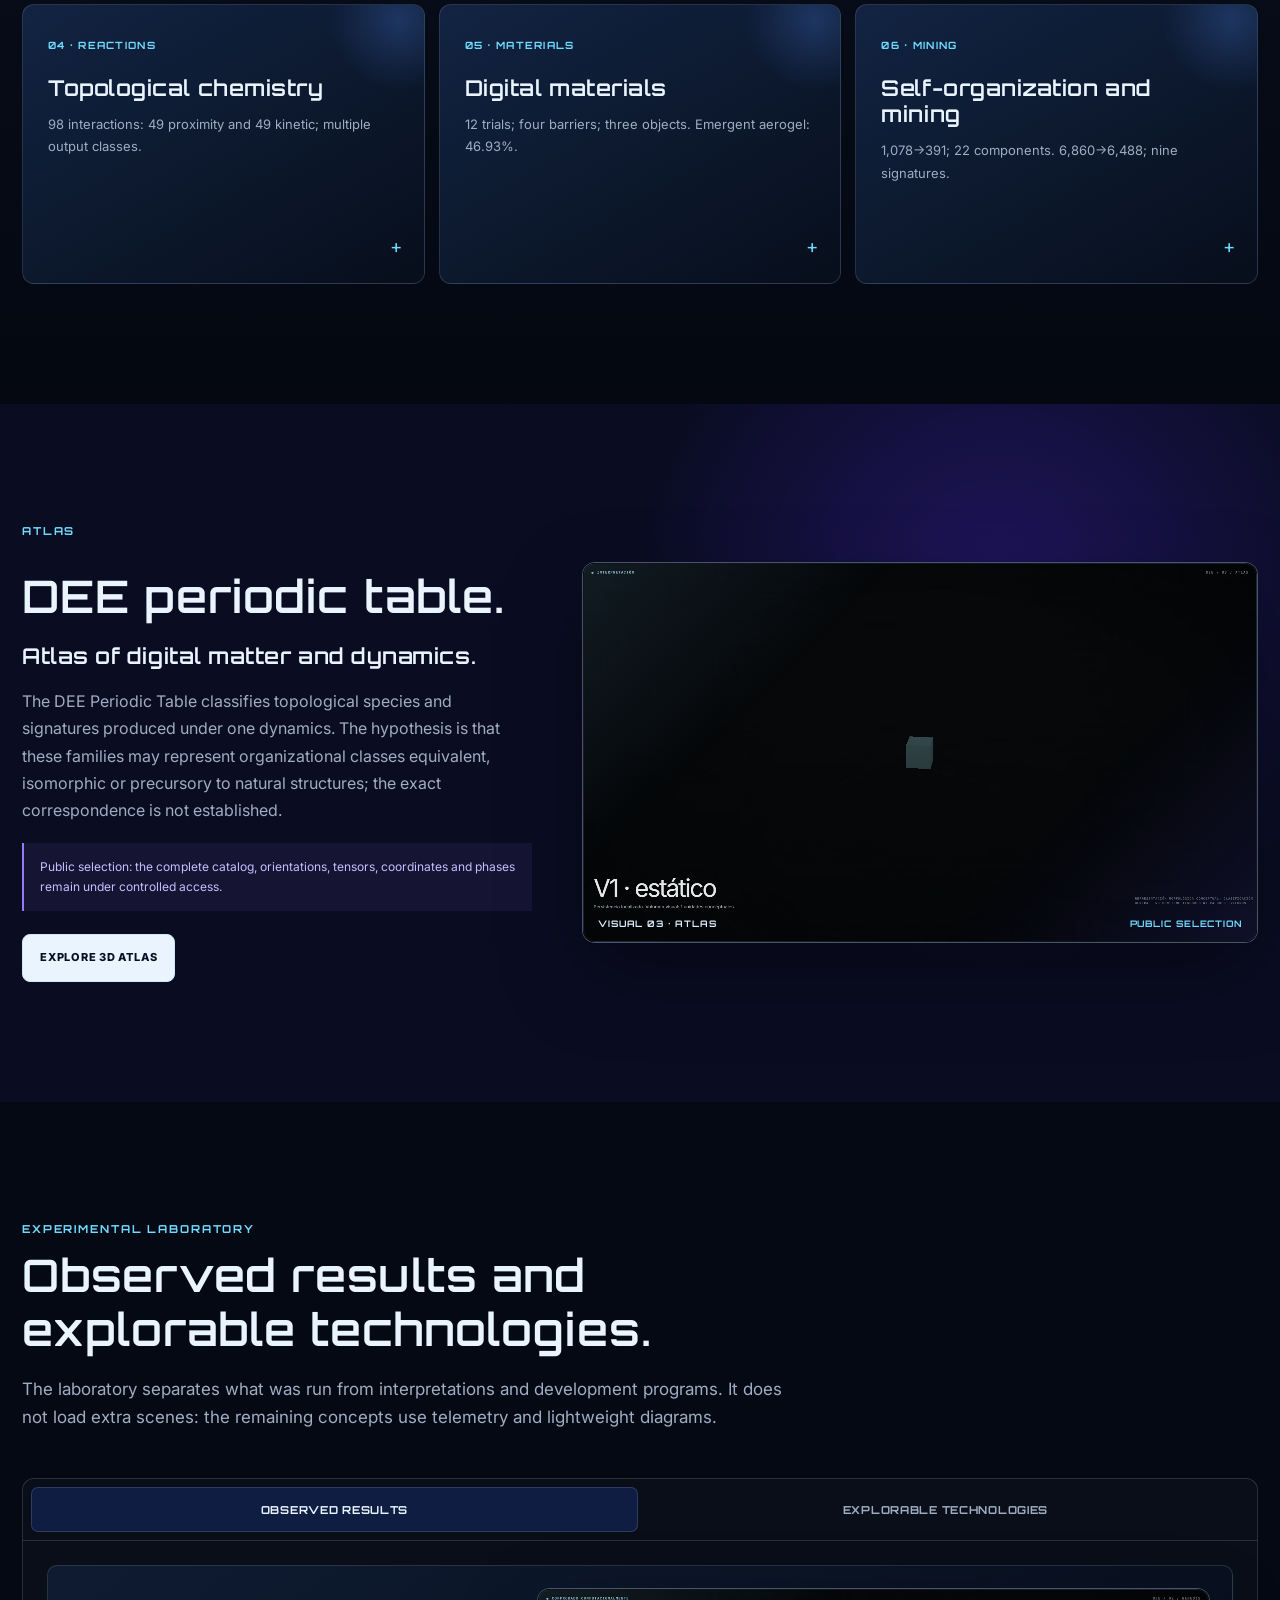
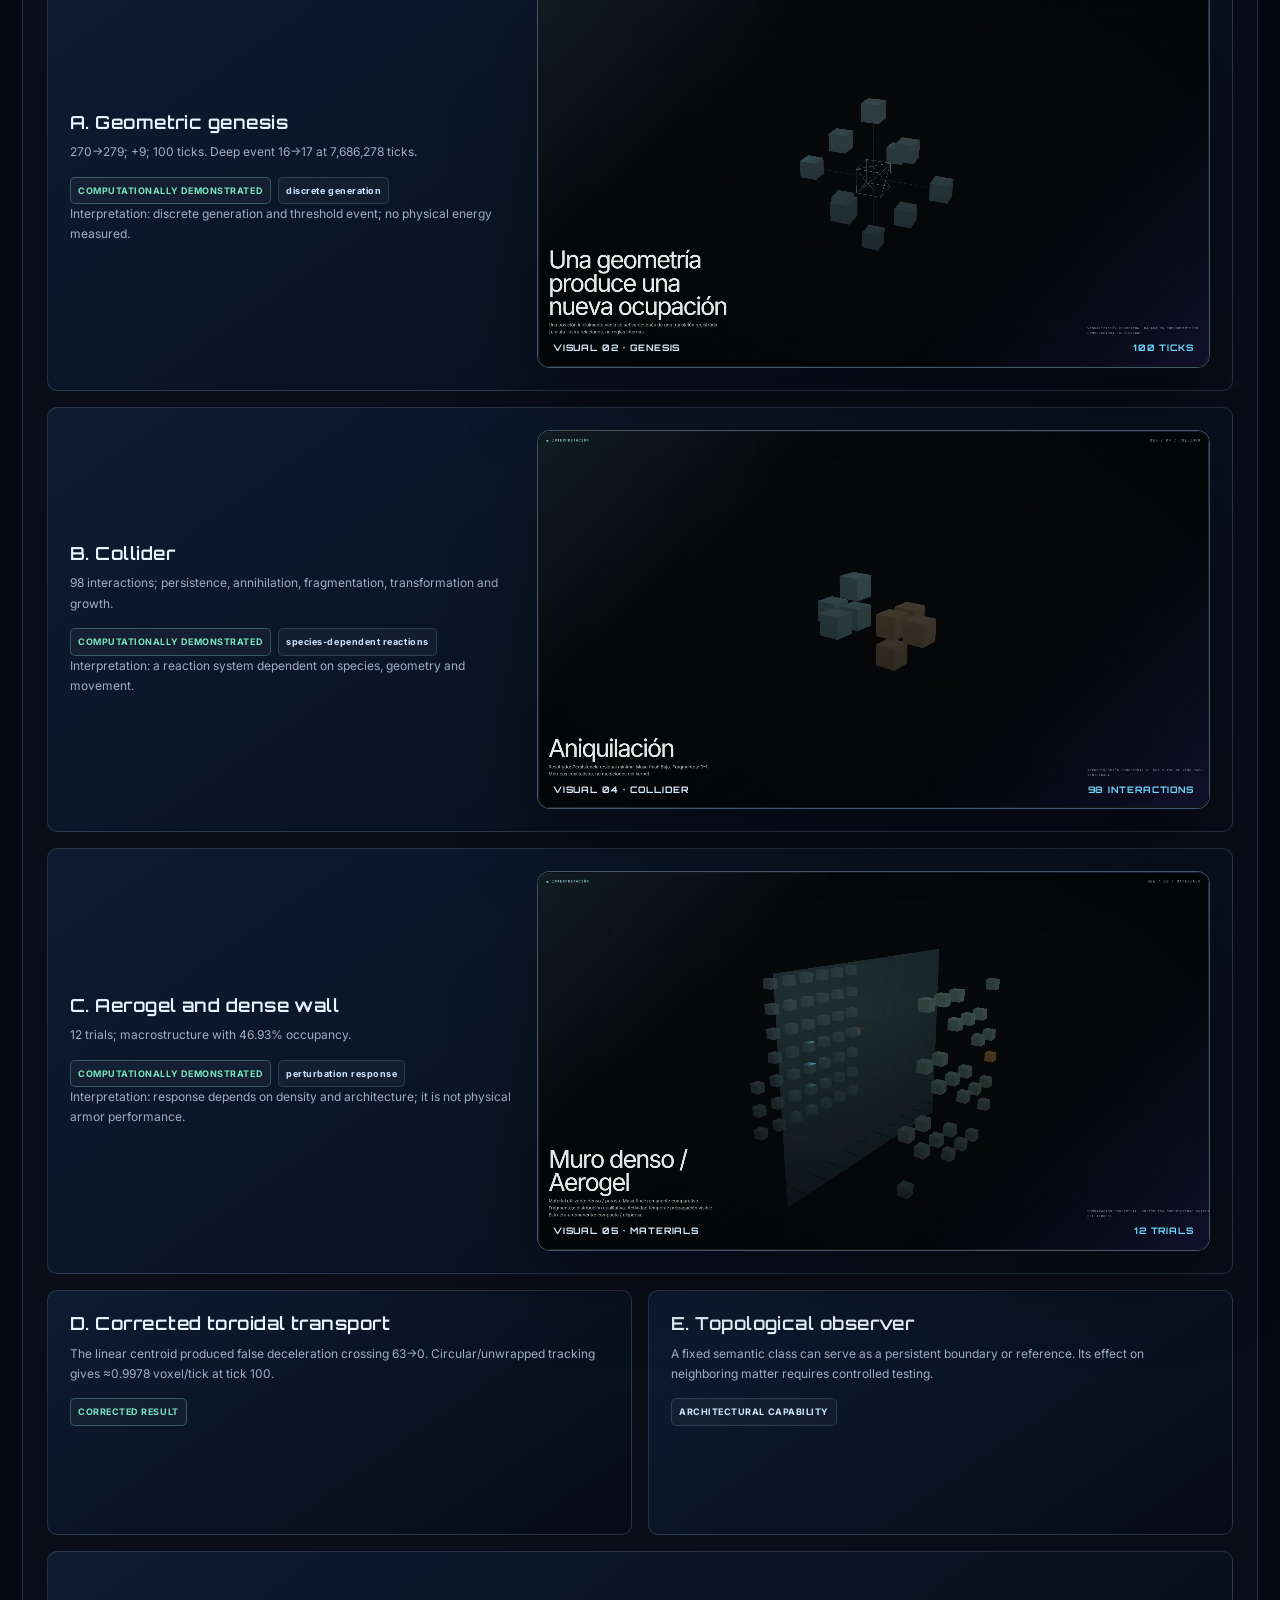
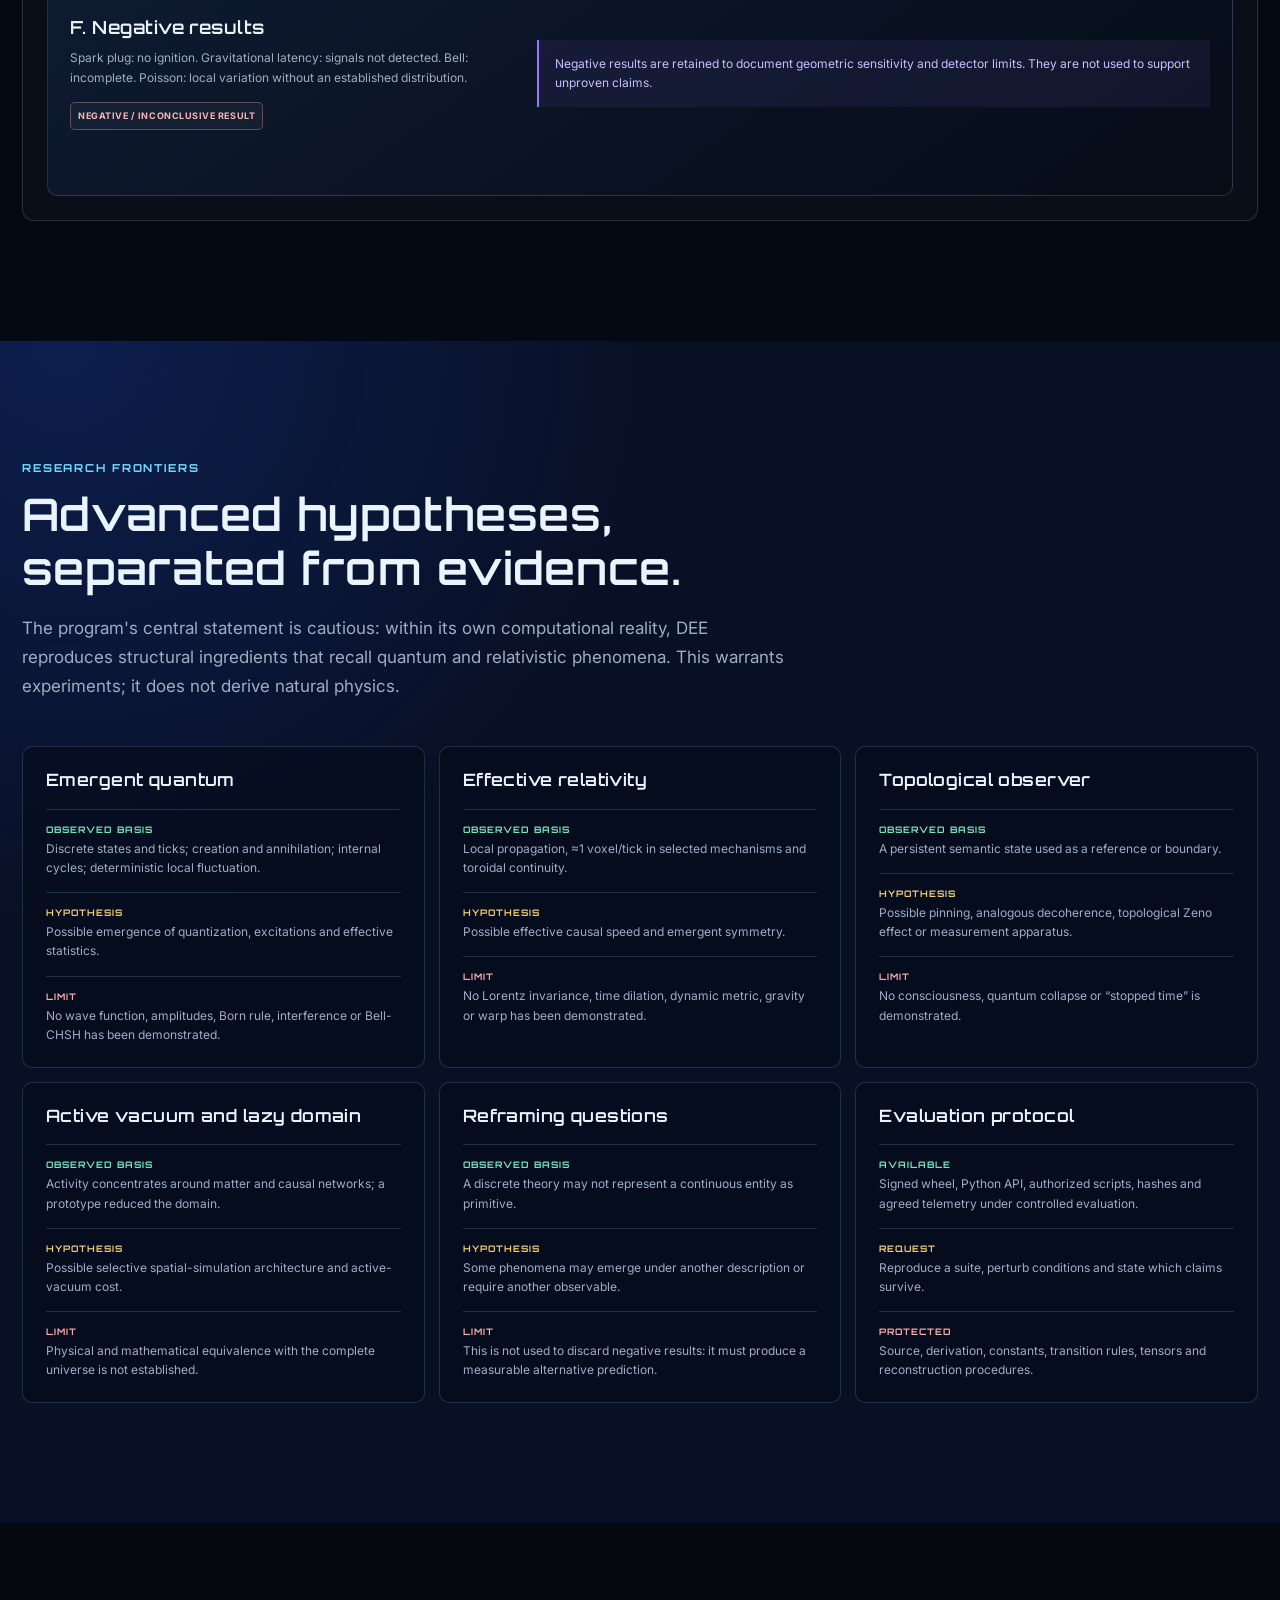
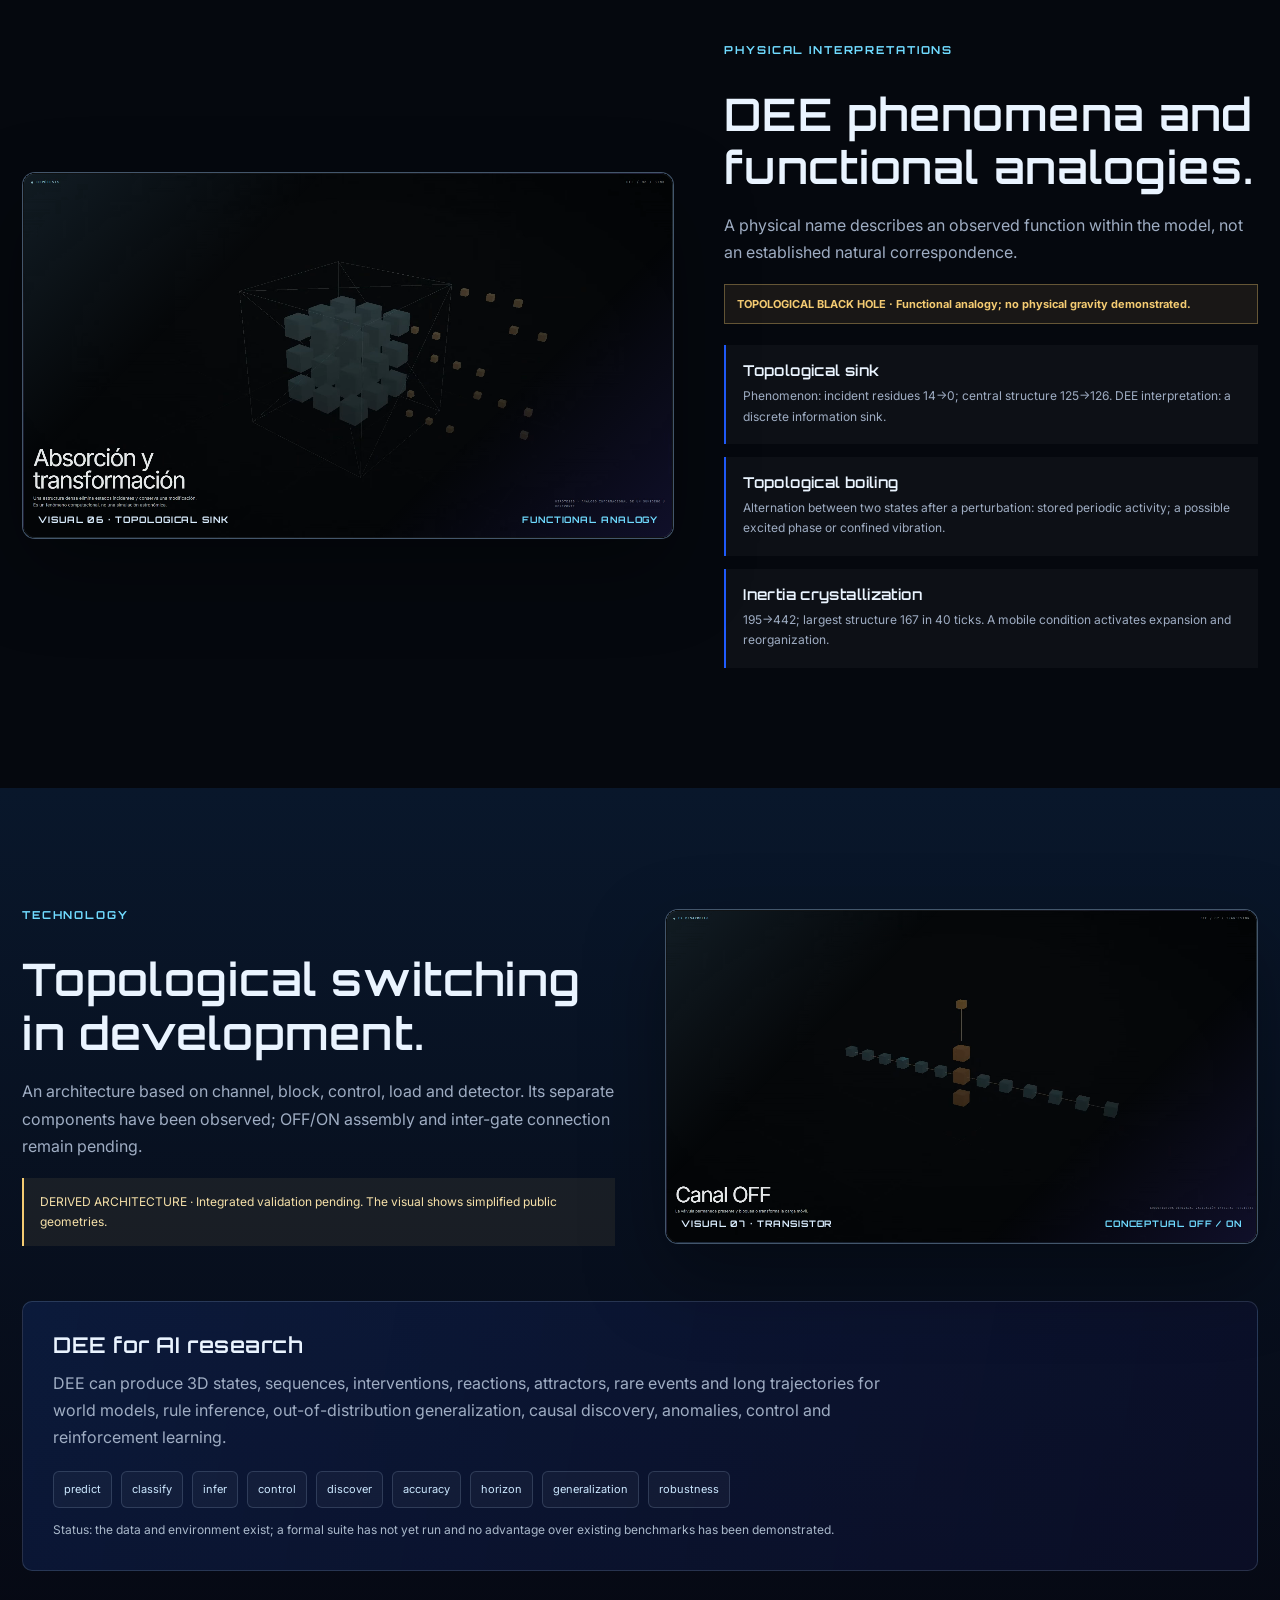
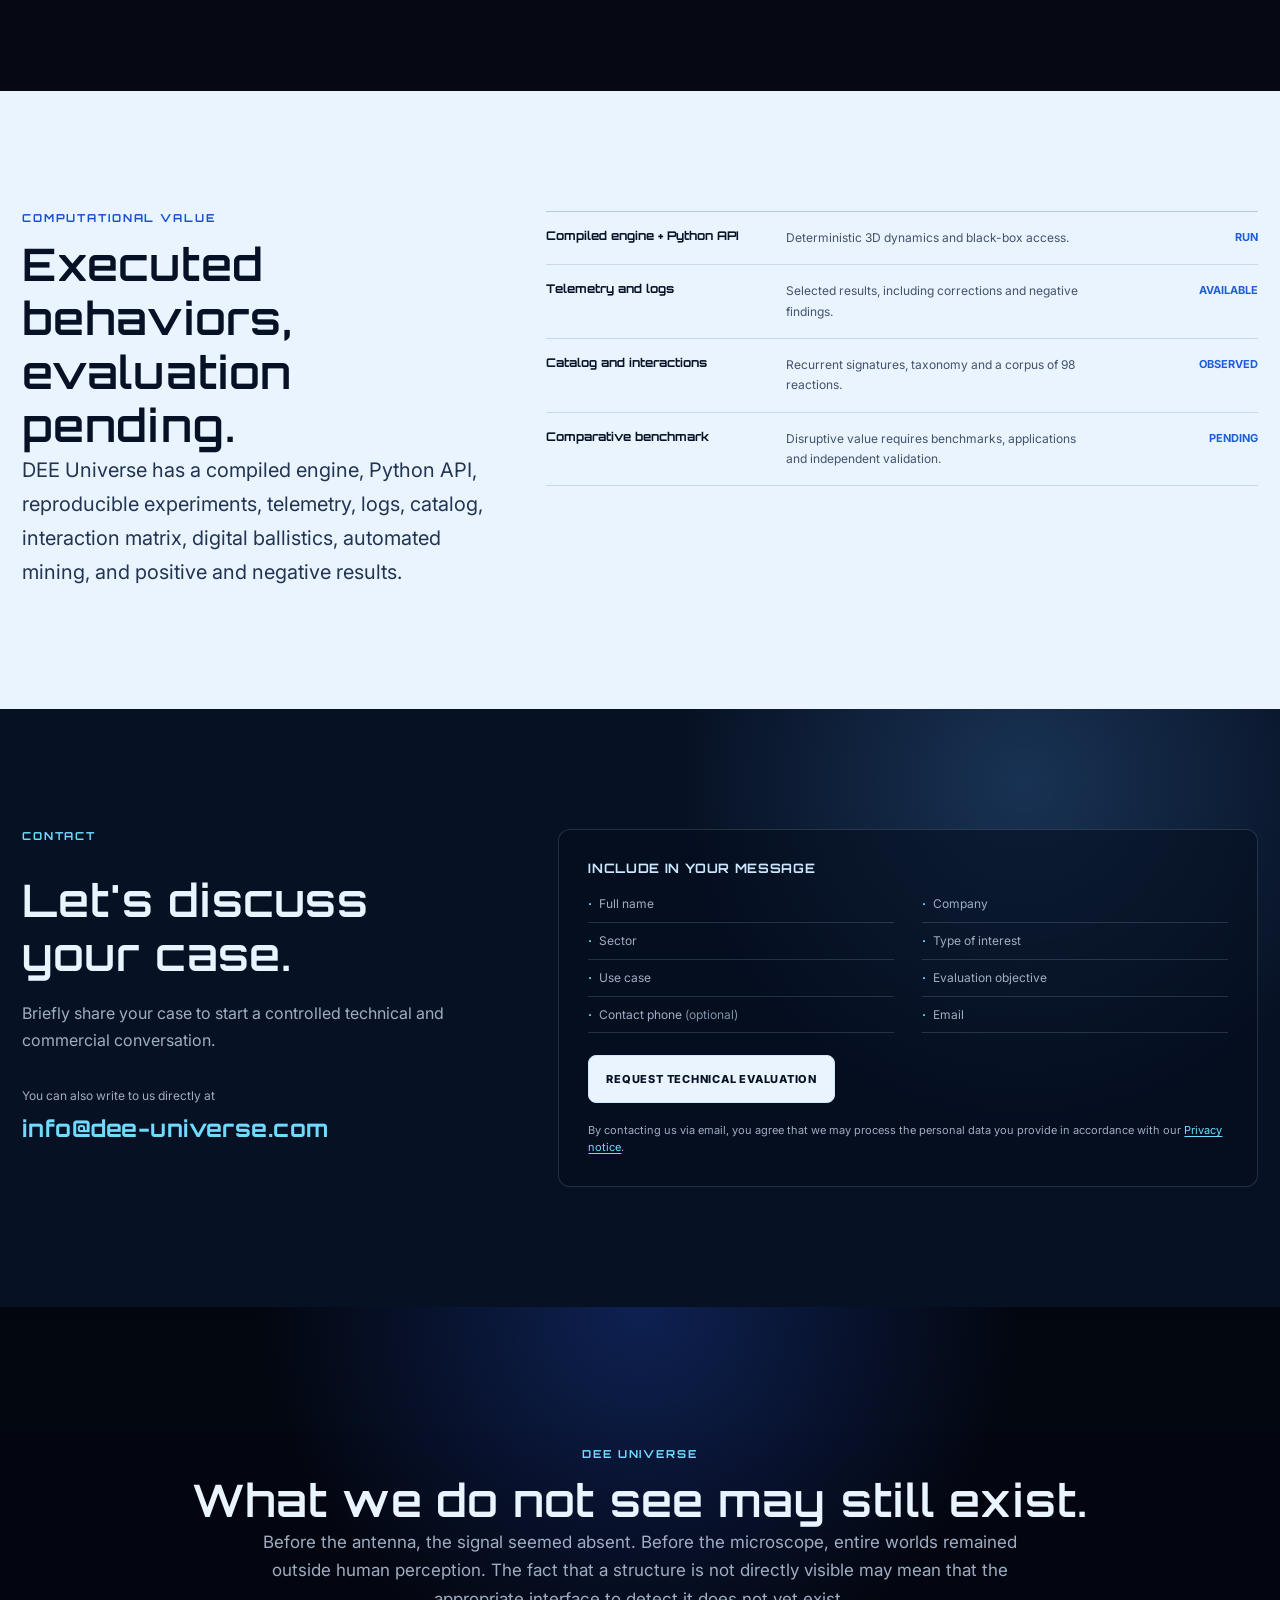
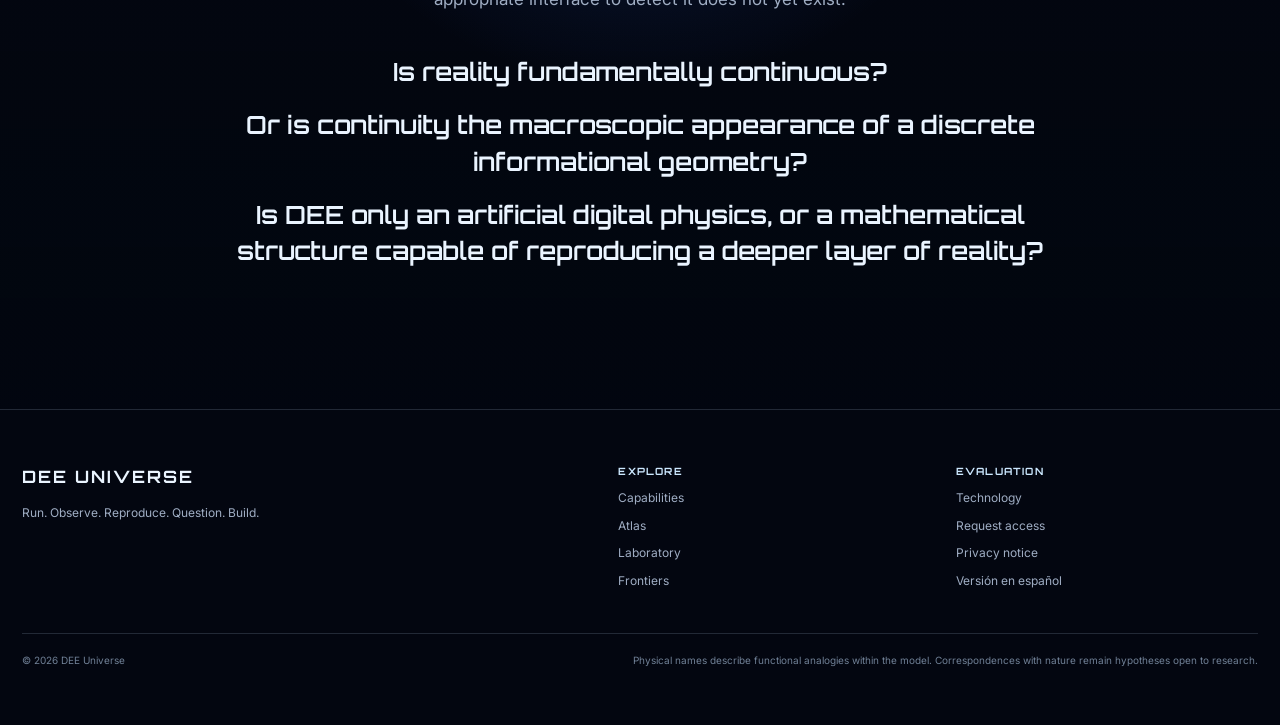
==== commit 0ba5e926: "Add contact form with Resend" ====
--- a/index.html
+++ b/index.html
@@ -85,7 +85,7 @@
   </main>
 
   <footer class="site-footer"><div class="footer-grid"><div><div class="footer-brand">DEE UNIVERSE</div><p>Run. Observe. Reproduce. Question. Build.</p></div><div><div class="footer-title">EXPLORE</div><div class="footer-links"><a href="#capabilities">Capabilities</a><a href="#atlas">Atlas</a><a href="#laboratory">Laboratory</a><a href="#frontiers">Frontiers</a></div></div><div><div class="footer-title">EVALUATION</div><div class="footer-links"><a href="#technology">Technology</a><a href="#contact">Request access</a><a href="/privacy">Privacy notice</a><a href="/home-es" lang="es">Versión en español</a></div></div></div><div class="footer-bottom"><span>© 2026 DEE Universe</span><span>Physical names describe functional analogies within the model. Correspondences with nature remain hypotheses open to research.</span></div></footer>
-  <dialog class="modal" id="atlas-dialog" aria-label="Explore 3D Atlas"><button class="modal-close" type="button" data-modal-close aria-label="Close Atlas">×</button><video controls loop playsinline><source src="03_dee_periodic_atlas.webm" type="video/webm"><source src="03_dee_periodic_atlas.mp4" type="video/mp4"></video></dialog>
+  <dialog class="modal" id="video-dialog" aria-label="Expanded video"><button class="modal-close" type="button" data-modal-close aria-label="Close video">×</button><video controls loop playsinline></video></dialog>
   <script src="dee-universe.js"></script>
 </body>
 </html>
--- a/dee-universe.css
+++ b/dee-universe.css
@@ -176,6 +176,8 @@
 .atlas-section { background: radial-gradient(circle at 78% 28%, rgba(89,44,255,.27), transparent 33%), #0a0c22; }
 .atlas-layout { display: grid; grid-template-columns: .86fr 1.14fr; gap: 50px; align-items: center; }
 .visual-frame { position: relative; overflow: hidden; border: 1px solid var(--line-bright); border-radius: 13px; background: #020817; box-shadow: 0 32px 80px rgba(0,0,0,.35); }
+.visual-frame.is-expandable { cursor: zoom-in; }
+.visual-frame.is-expandable:focus-visible { outline: 2px solid var(--cyan); outline-offset: 4px; }
 .visual-frame::after { content: ''; position: absolute; inset: 0; z-index: 1; pointer-events: none; border: 1px solid rgba(255,255,255,.06); border-radius: inherit; background: linear-gradient(135deg, rgba(134,205,255,.12), transparent 30%, transparent 70%, rgba(99,83,255,.14)); }
 .visual-frame video { width: 100%; aspect-ratio: 16/9; object-fit: cover; background: #020817; }
 .visual-meta { position: absolute; left: 15px; right: 15px; bottom: 13px; z-index: 2; display: flex; justify-content: space-between; gap: 10px; color: #dbeeff; font: 700 9px/1.3 Orbitron, sans-serif; letter-spacing: .1em; }
@@ -286,7 +288,7 @@
 
 .modal { width: min(1120px, calc(100% - 28px)); padding: 0; overflow: hidden; border: 1px solid var(--line-bright); border-radius: 12px; background: #040915; color: var(--paper); box-shadow: 0 30px 100px rgba(0,0,0,.7); }
 .modal::backdrop { background: rgba(0,4,12,.8); backdrop-filter: blur(7px); }
-.modal video { width: 100%; max-height: 78vh; background: #000; }
+.modal video { width: 100%; max-height: 78vh; background: #000; object-fit: contain; }
 .modal-close { position: absolute; top: 12px; right: 12px; z-index: 2; width: 38px; height: 38px; border: 1px solid var(--line-bright); border-radius: 50%; color: var(--paper); background: rgba(3,8,20,.75); font-size: 23px; line-height: 1; }
 
 @media (max-width: 1180px) {
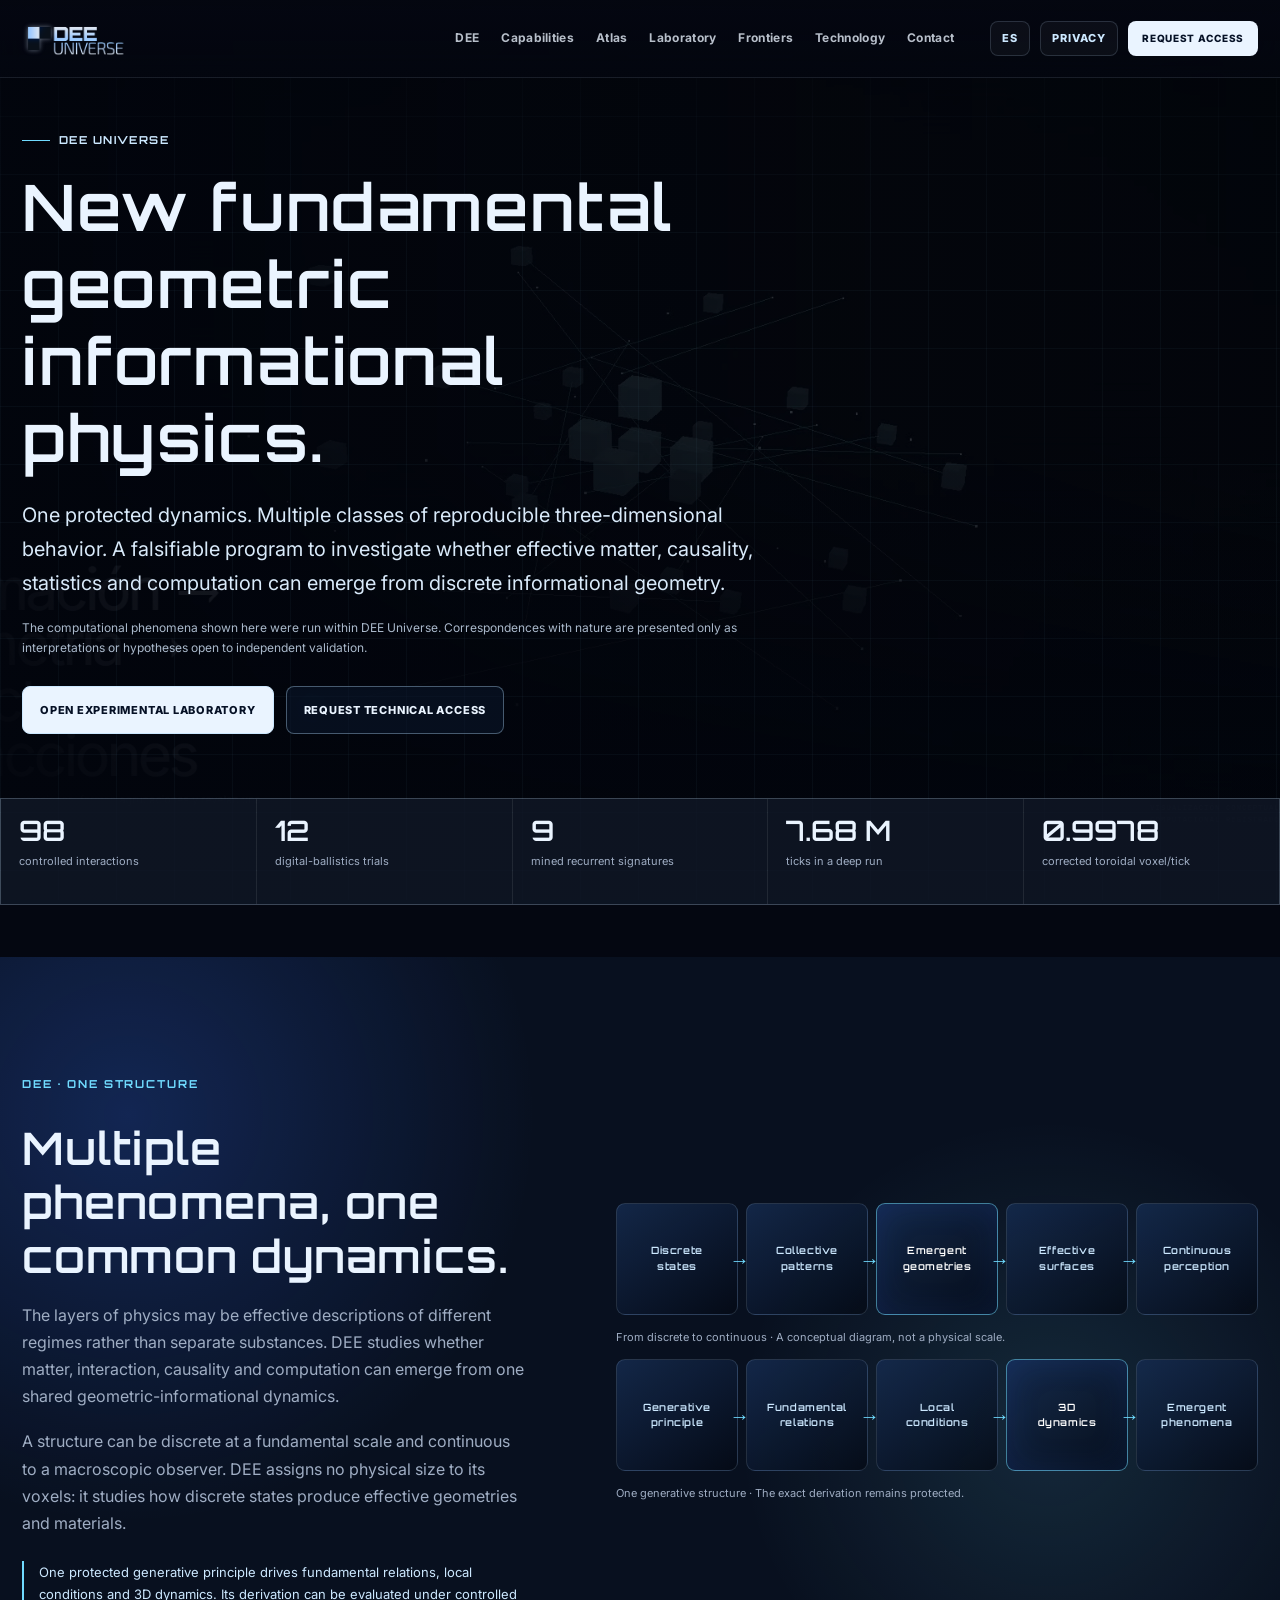
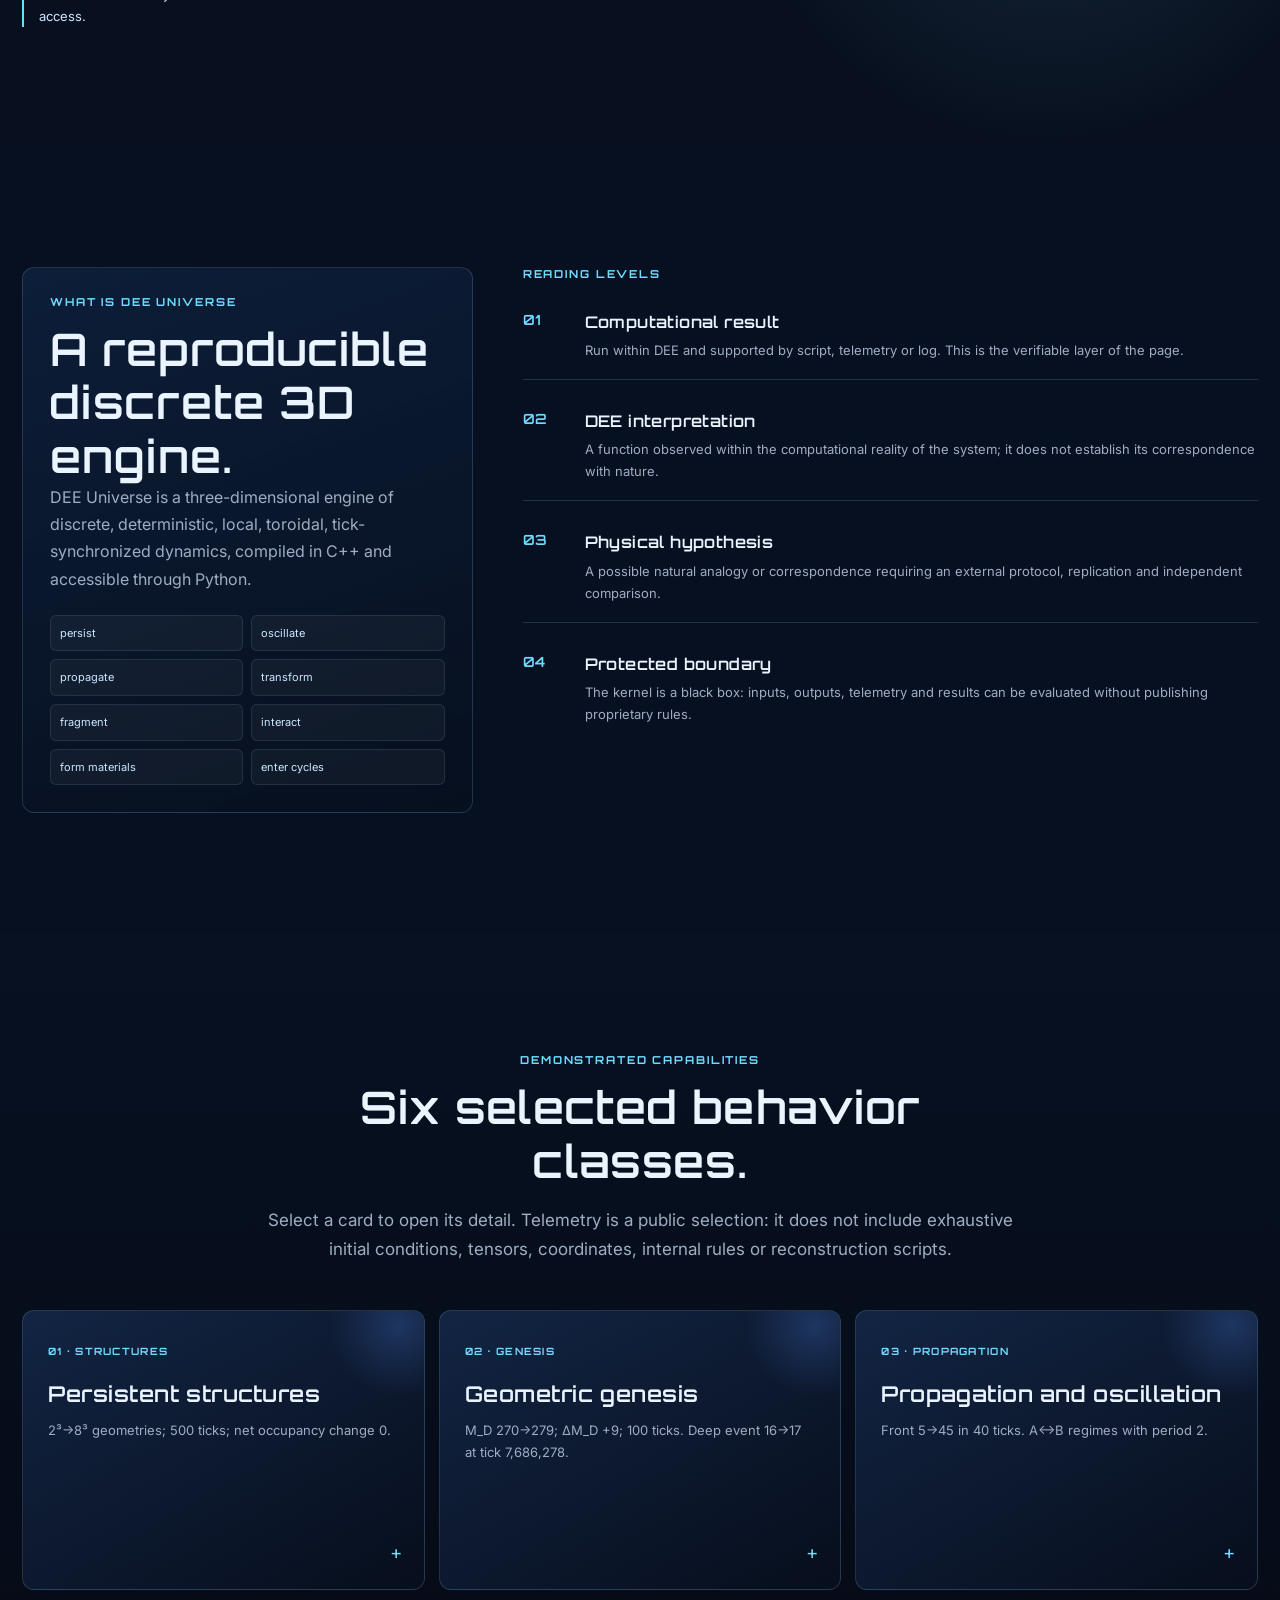
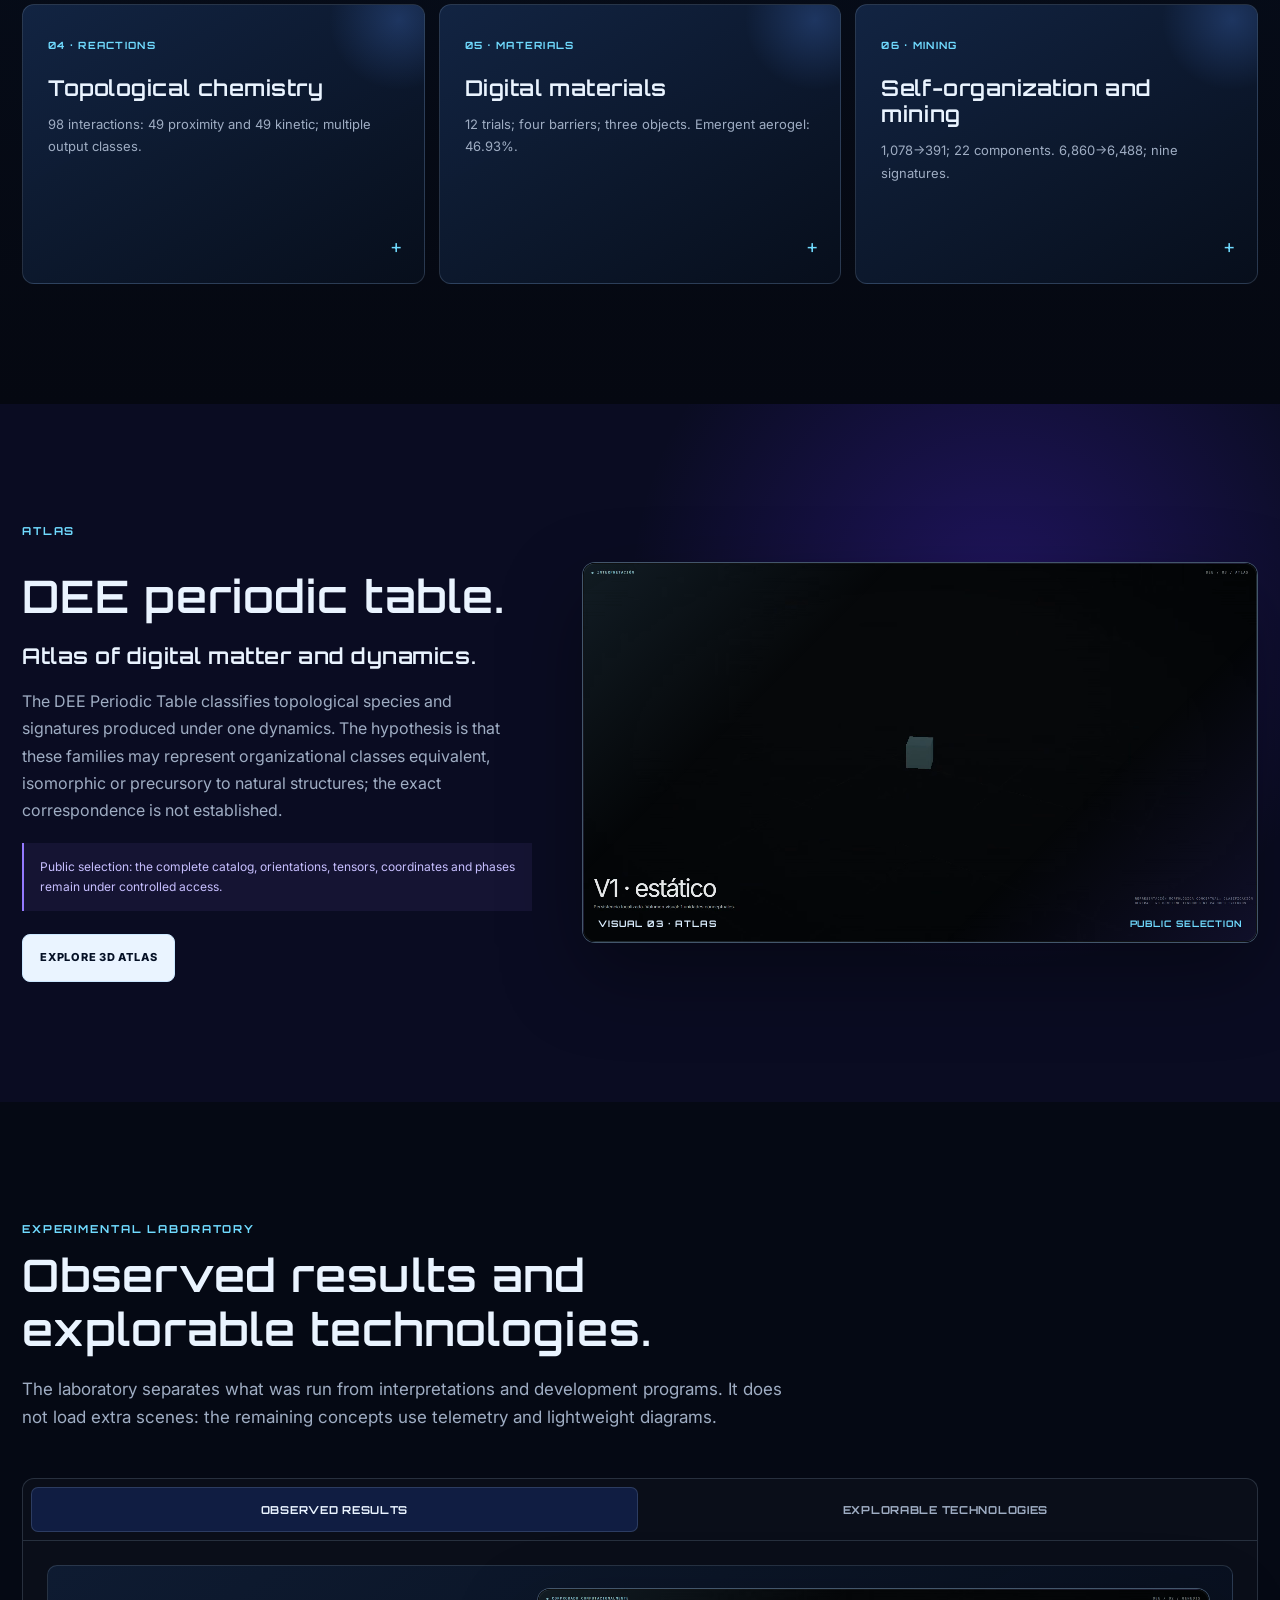
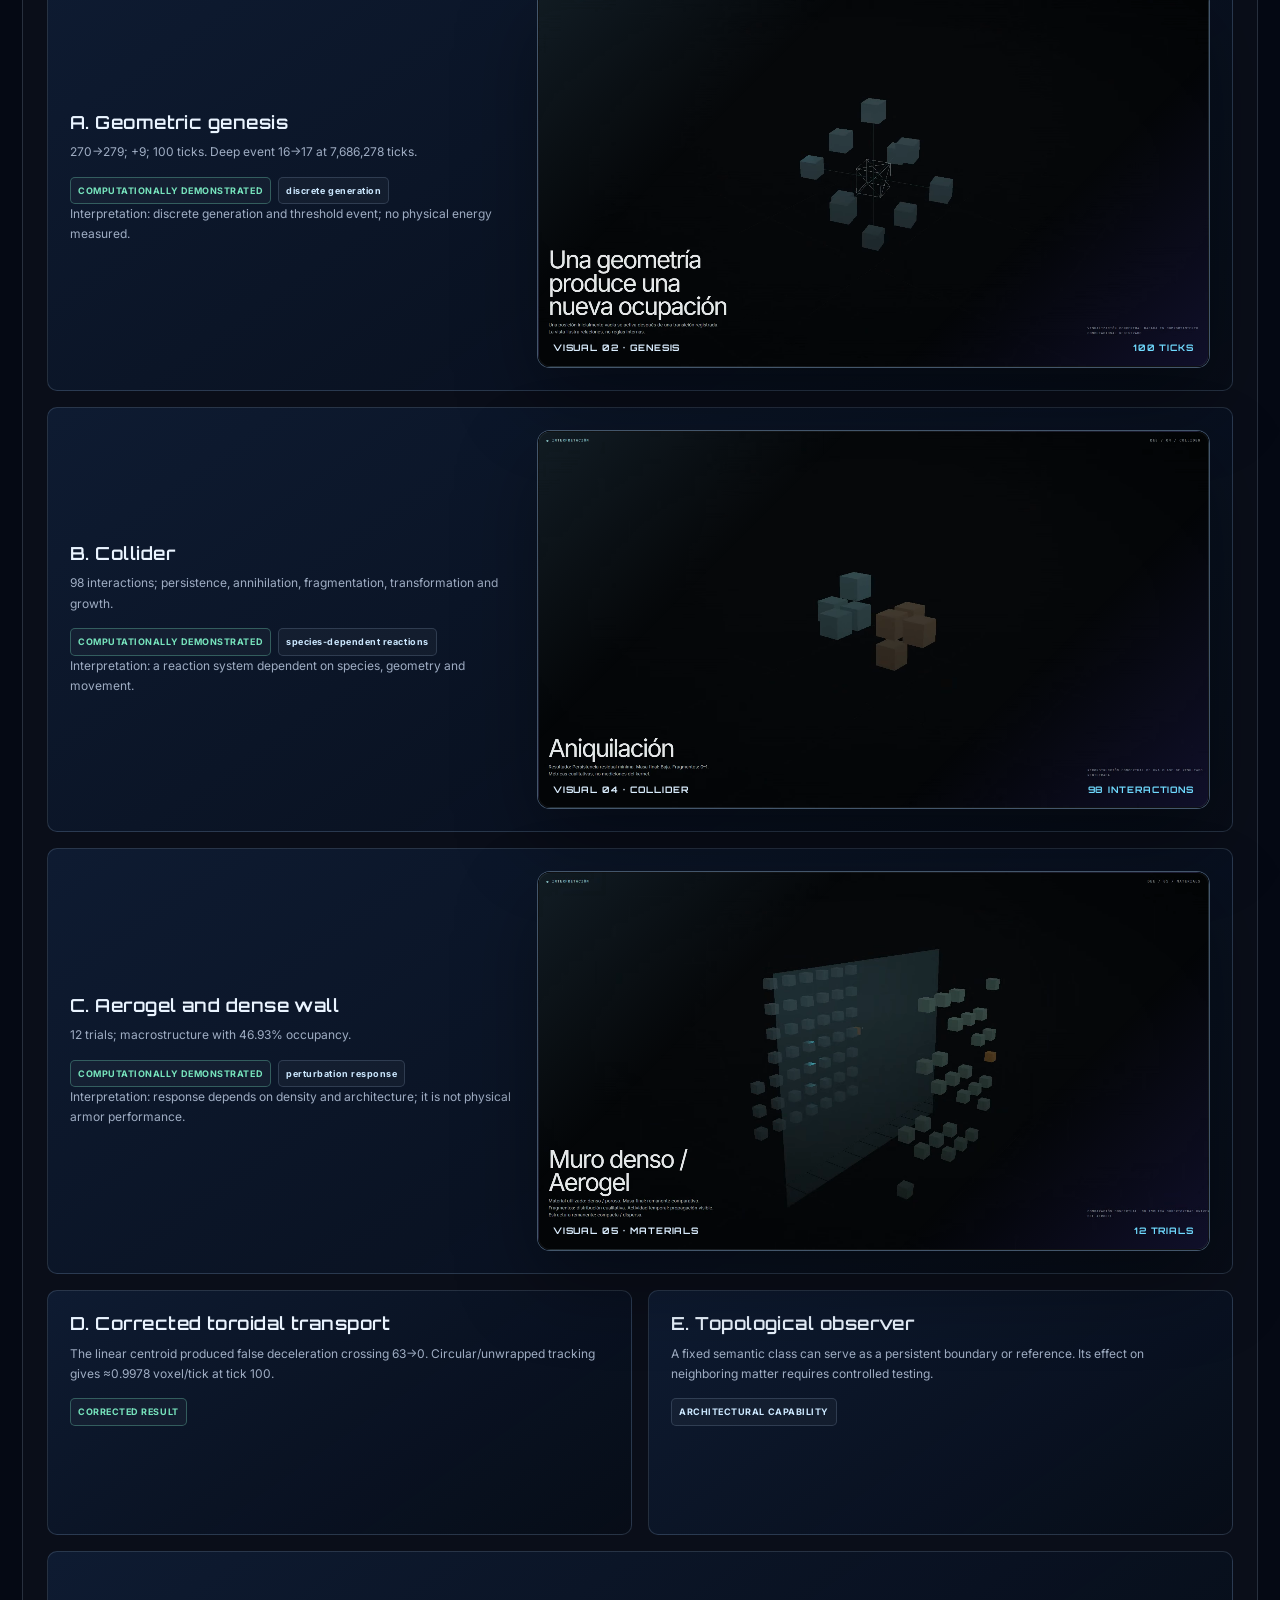
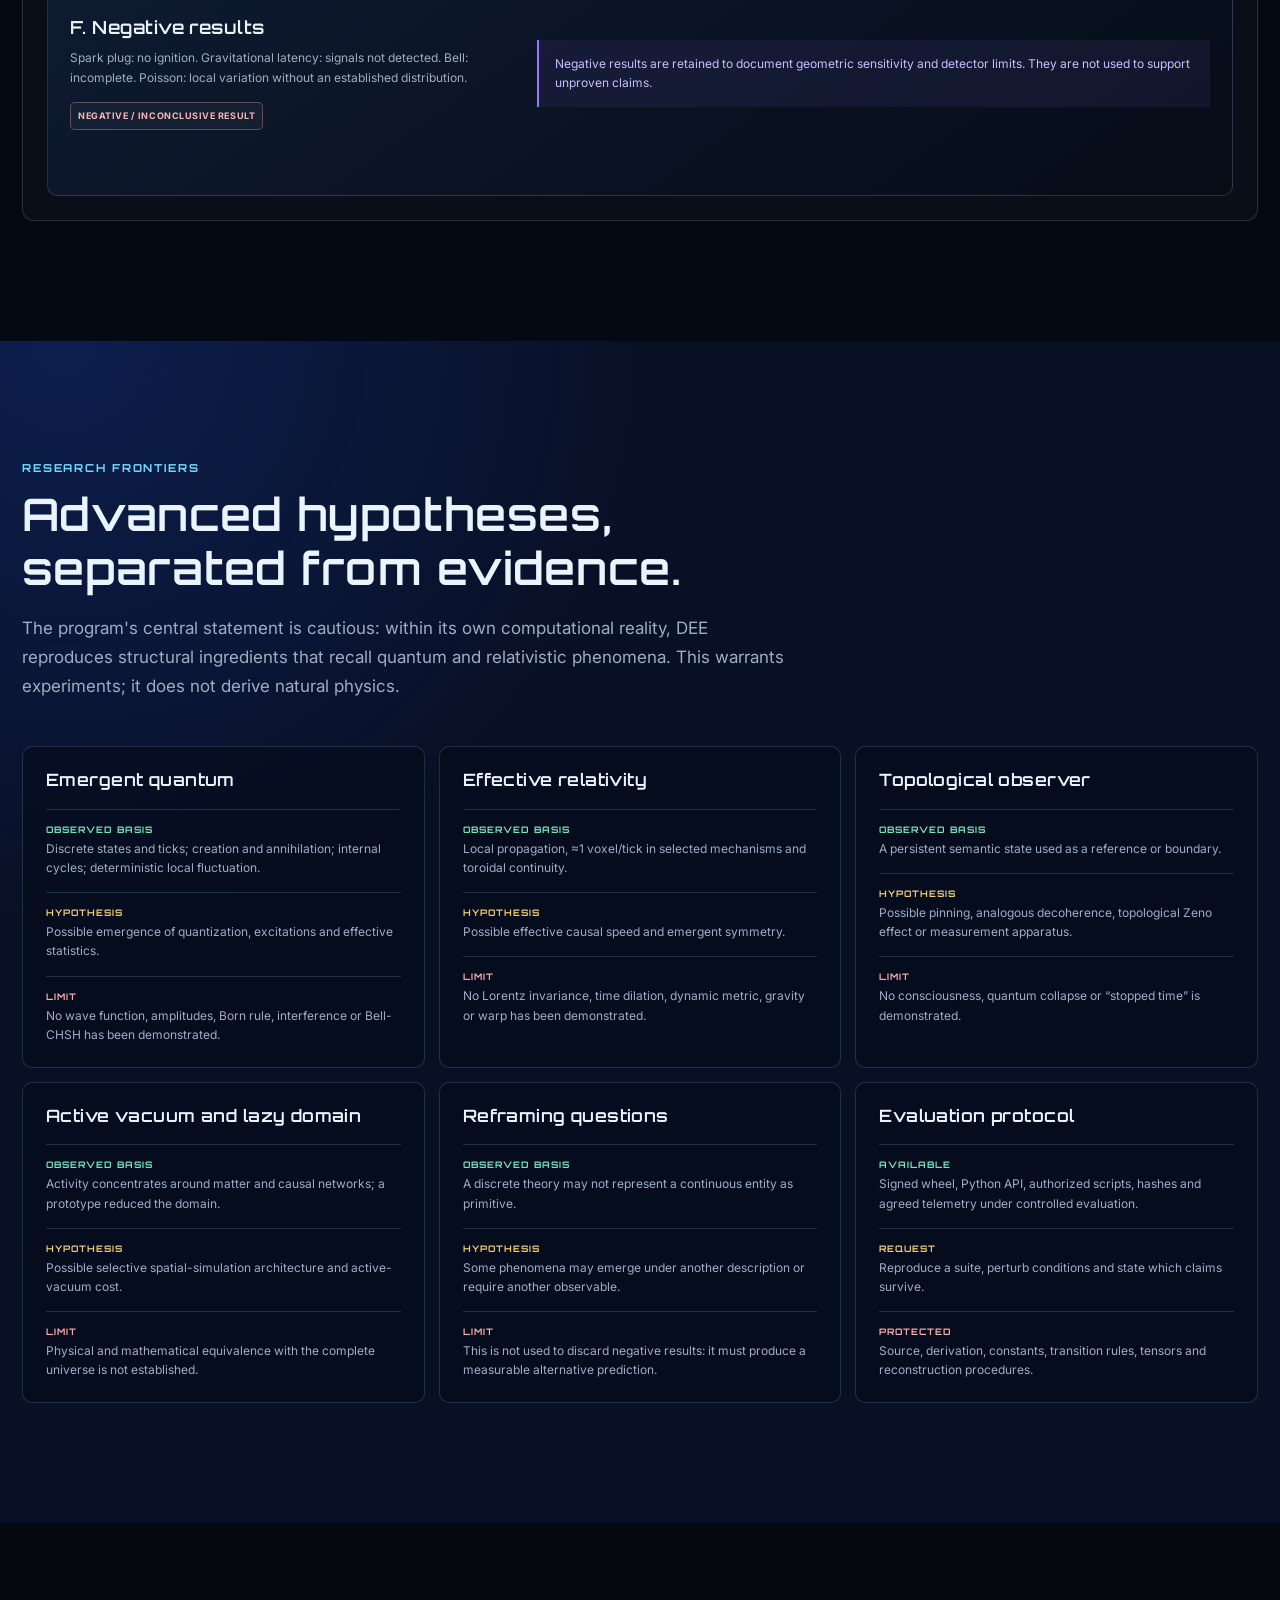
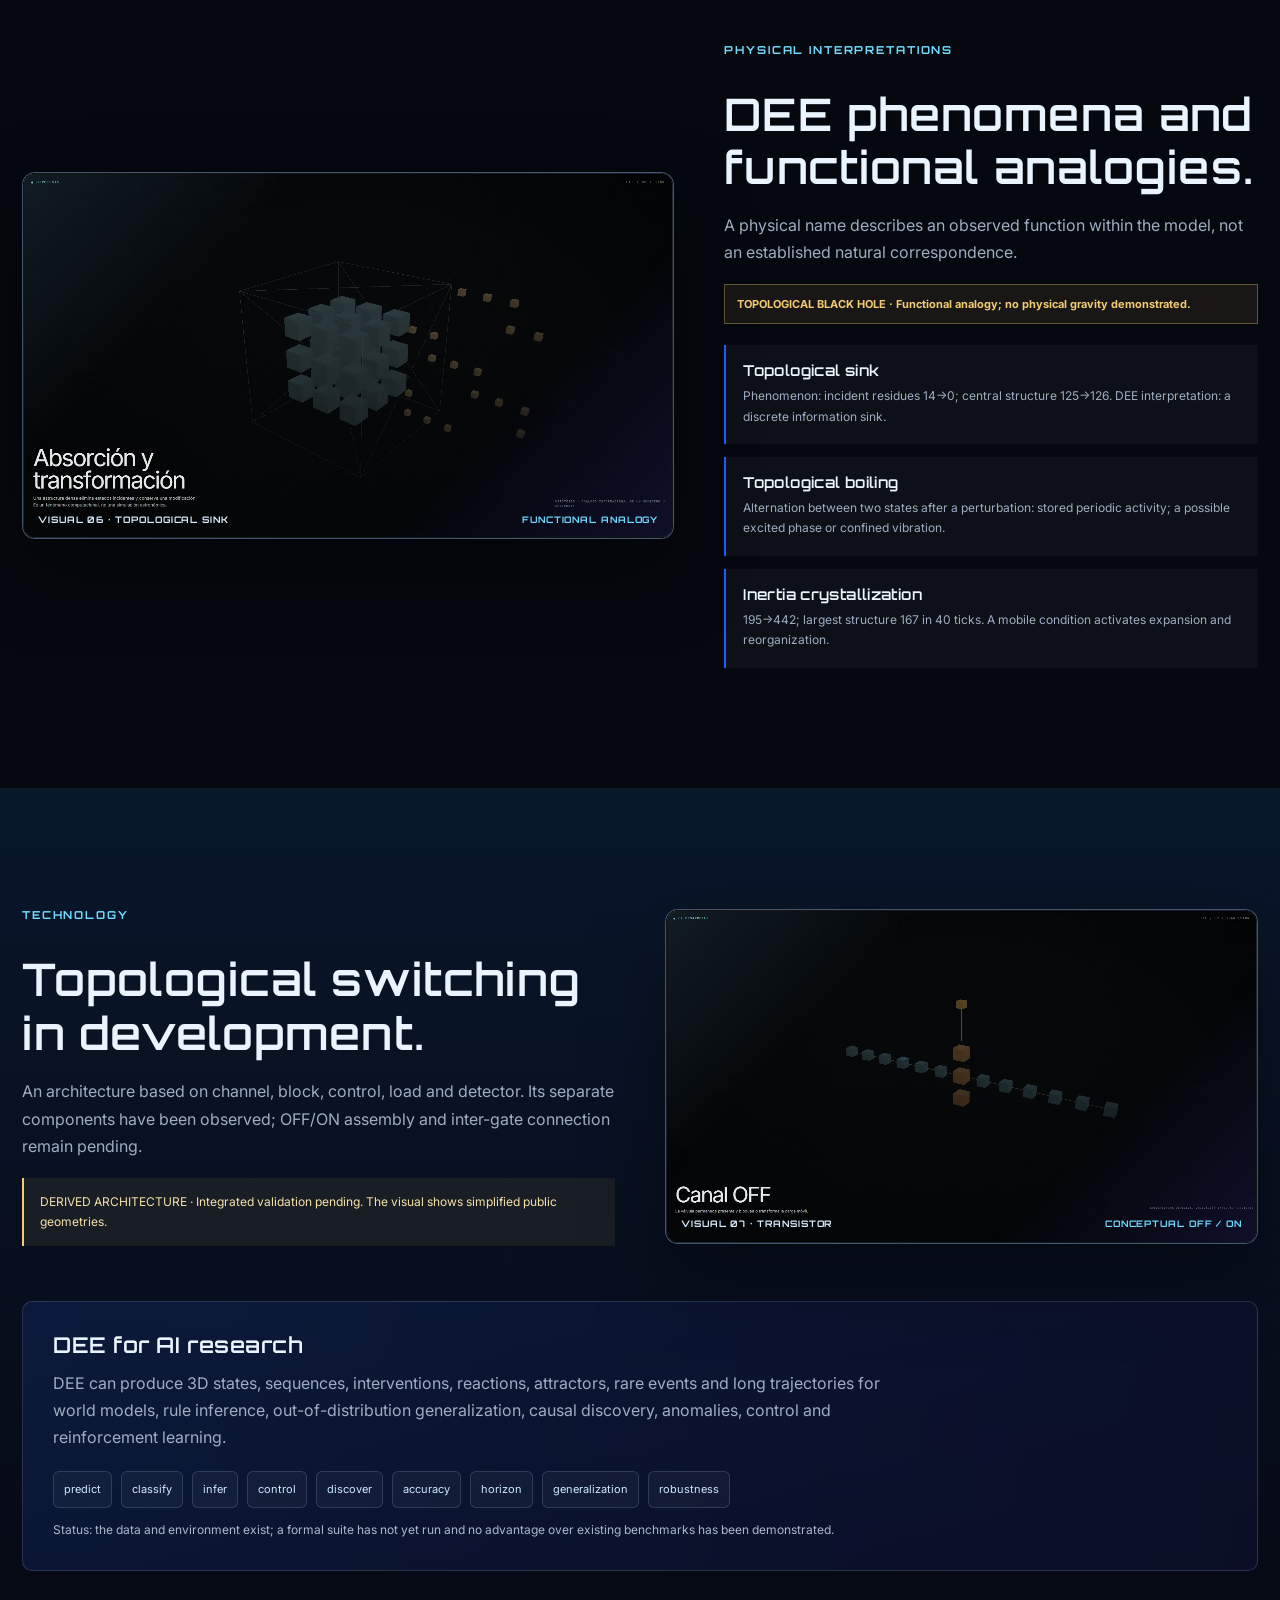
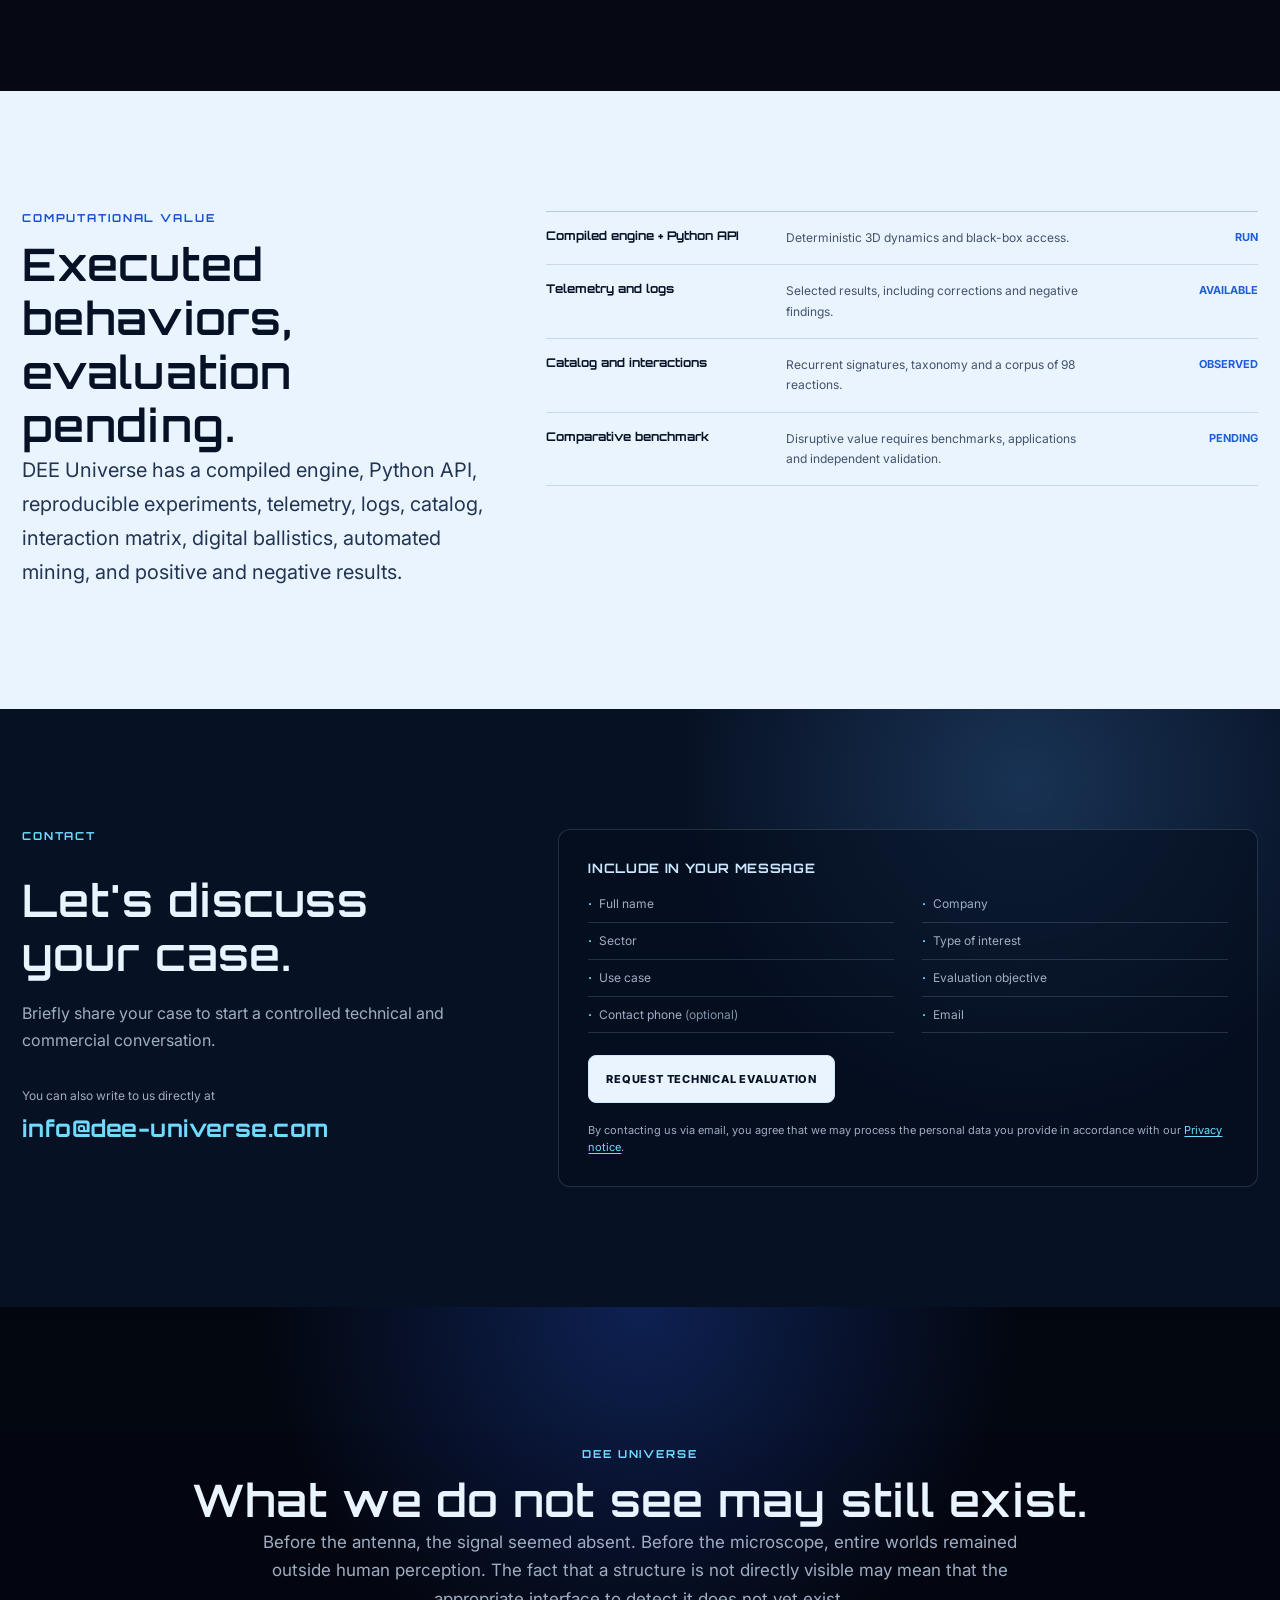
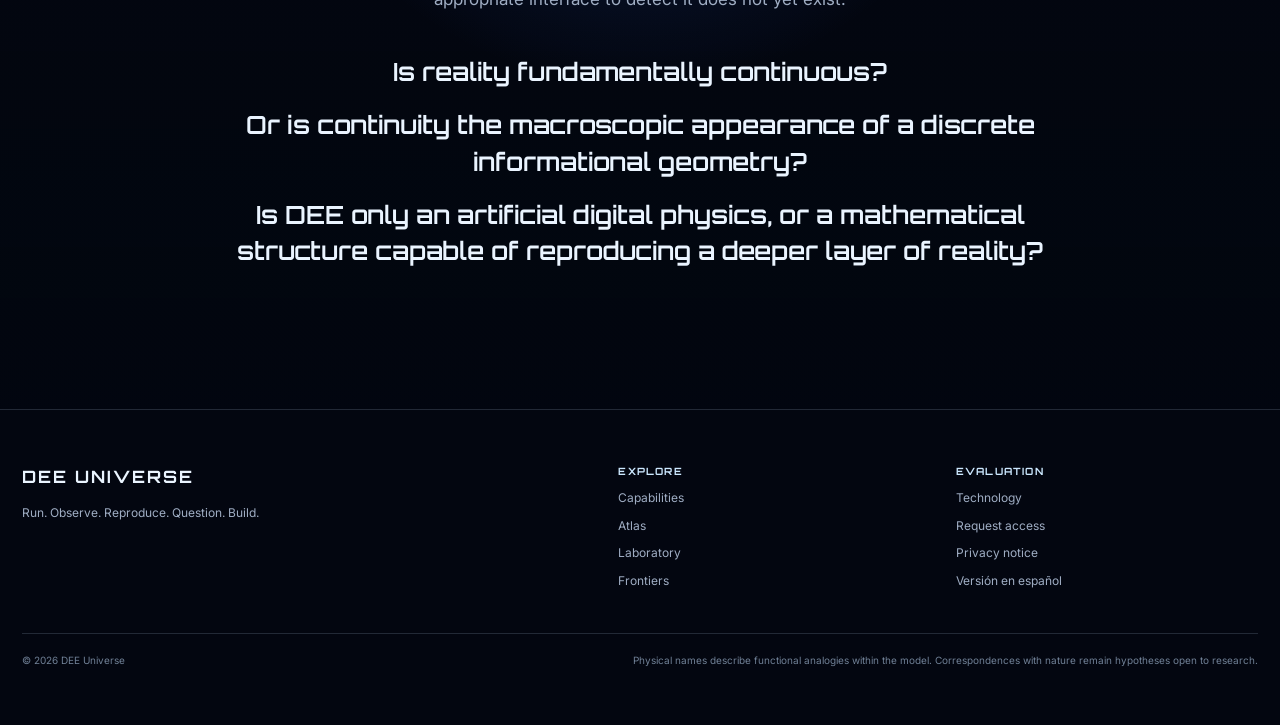
==== commit 82cb3100: "Add contact form with Resend" ====
--- a/index.html
+++ b/index.html
@@ -34,7 +34,7 @@
 
   <main id="content">
     <section class="hero" id="dee" aria-labelledby="hero-title">
-      <video class="hero-media" autoplay muted loop playsinline><source src="01_dee_universe_hero.webm" type="video/webm"><source src="01_dee_universe_hero.mp4" type="video/mp4"></video>
+      <video class="hero-media" autoplay muted loop playsinline aria-label="DEE Universe introduction"><source src="01_dee_universe_hero.webm" type="video/webm"><source src="01_dee_universe_hero.mp4" type="video/mp4"></video><button class="hero-video-trigger" type="button" data-video-open aria-label="Expand DEE Universe introduction video"></button>
       <div class="hero-scrim" aria-hidden="true"></div><div class="hero-grid" aria-hidden="true"></div>
       <div class="hero-content"><div class="hero-kicker">DEE UNIVERSE</div><h1 id="hero-title">New fundamental geometric informational physics.</h1><p class="hero-lead">One protected dynamics. Multiple classes of reproducible three-dimensional behavior. A falsifiable program to investigate whether effective matter, causality, statistics and computation can emerge from discrete informational geometry.</p><p class="disclosure">The computational phenomena shown here were run within DEE Universe. Correspondences with nature are presented only as interpretations or hypotheses open to independent validation.</p><div class="hero-actions"><a class="button button--solid" href="#laboratory" data-open-lab>OPEN EXPERIMENTAL LABORATORY</a><a class="button" href="#contact">REQUEST TECHNICAL ACCESS</a></div></div>
       <div class="telemetry" aria-label="Selected telemetry"><div class="telemetry-item"><strong>98</strong><span>controlled interactions</span></div><div class="telemetry-item"><strong>12</strong><span>digital-ballistics trials</span></div><div class="telemetry-item"><strong>9</strong><span>mined recurrent signatures</span></div><div class="telemetry-item"><strong>7.68 M</strong><span>ticks in a deep run</span></div><div class="telemetry-item"><strong>0.9978</strong><span>corrected toroidal voxel/tick</span></div></div>
--- a/dee-universe.css
+++ b/dee-universe.css
@@ -111,9 +111,11 @@
 .hero { min-height: min(915px, 100svh); display: grid; align-items: end; padding-top: calc(var(--header) + 55px); padding-bottom: 52px; overflow: hidden; isolation: isolate; }
 .hero-media, .hero-scrim, .hero-grid { position: absolute; inset: 0; }
 .hero-media { z-index: -3; width: 100%; height: 100%; object-fit: cover; opacity: .7; }
+.hero-video-trigger { position: absolute; inset: 0; z-index: 0; border: 0; padding: 0; background: transparent; cursor: zoom-in; }
 .hero-scrim { z-index: -2; background: linear-gradient(90deg, rgba(2,5,13,.96) 0%, rgba(2,5,13,.68) 42%, rgba(2,5,13,.38) 100%), linear-gradient(0deg, rgba(2,5,13,.96), transparent 50%); }
 .hero-grid { z-index: -1; opacity: .3; background-image: linear-gradient(rgba(145,217,255,.13) 1px, transparent 1px), linear-gradient(90deg, rgba(145,217,255,.13) 1px, transparent 1px); background-size: 58px 58px; mask-image: linear-gradient(to bottom, transparent, #000 25%, #000); }
 .hero-content {
+  position: relative; z-index: 1;
   width: min(100%, 880px);
   padding-inline: max(22px, calc((100vw - var(--max)) / 2));
 }
@@ -129,7 +131,7 @@
 .button--solid:hover { background: white; color: #061126; box-shadow: 0 12px 30px rgba(135,197,255,.18); }
 .button:disabled { cursor: wait; opacity: .72; transform: none; }
 
-.telemetry { display: grid; grid-template-columns: repeat(5, minmax(0, 1fr)); gap: 1px; width: 100%; margin-top: 64px; border: 1px solid var(--line); background: var(--line); }
+.telemetry { position: relative; z-index: 1; display: grid; grid-template-columns: repeat(5, minmax(0, 1fr)); gap: 1px; width: 100%; margin-top: 64px; border: 1px solid var(--line); background: var(--line); }
 .telemetry-item { min-height: 105px; padding: 18px; background: rgba(7,14,28,.76); }
 .telemetry-item strong { display: block; color: var(--paper); font: 600 clamp(20px, 2.2vw, 30px)/1 Orbitron, sans-serif; }
 .telemetry-item span { display: block; margin-top: 9px; color: var(--muted); font-size: 11px; line-height: 1.35; }
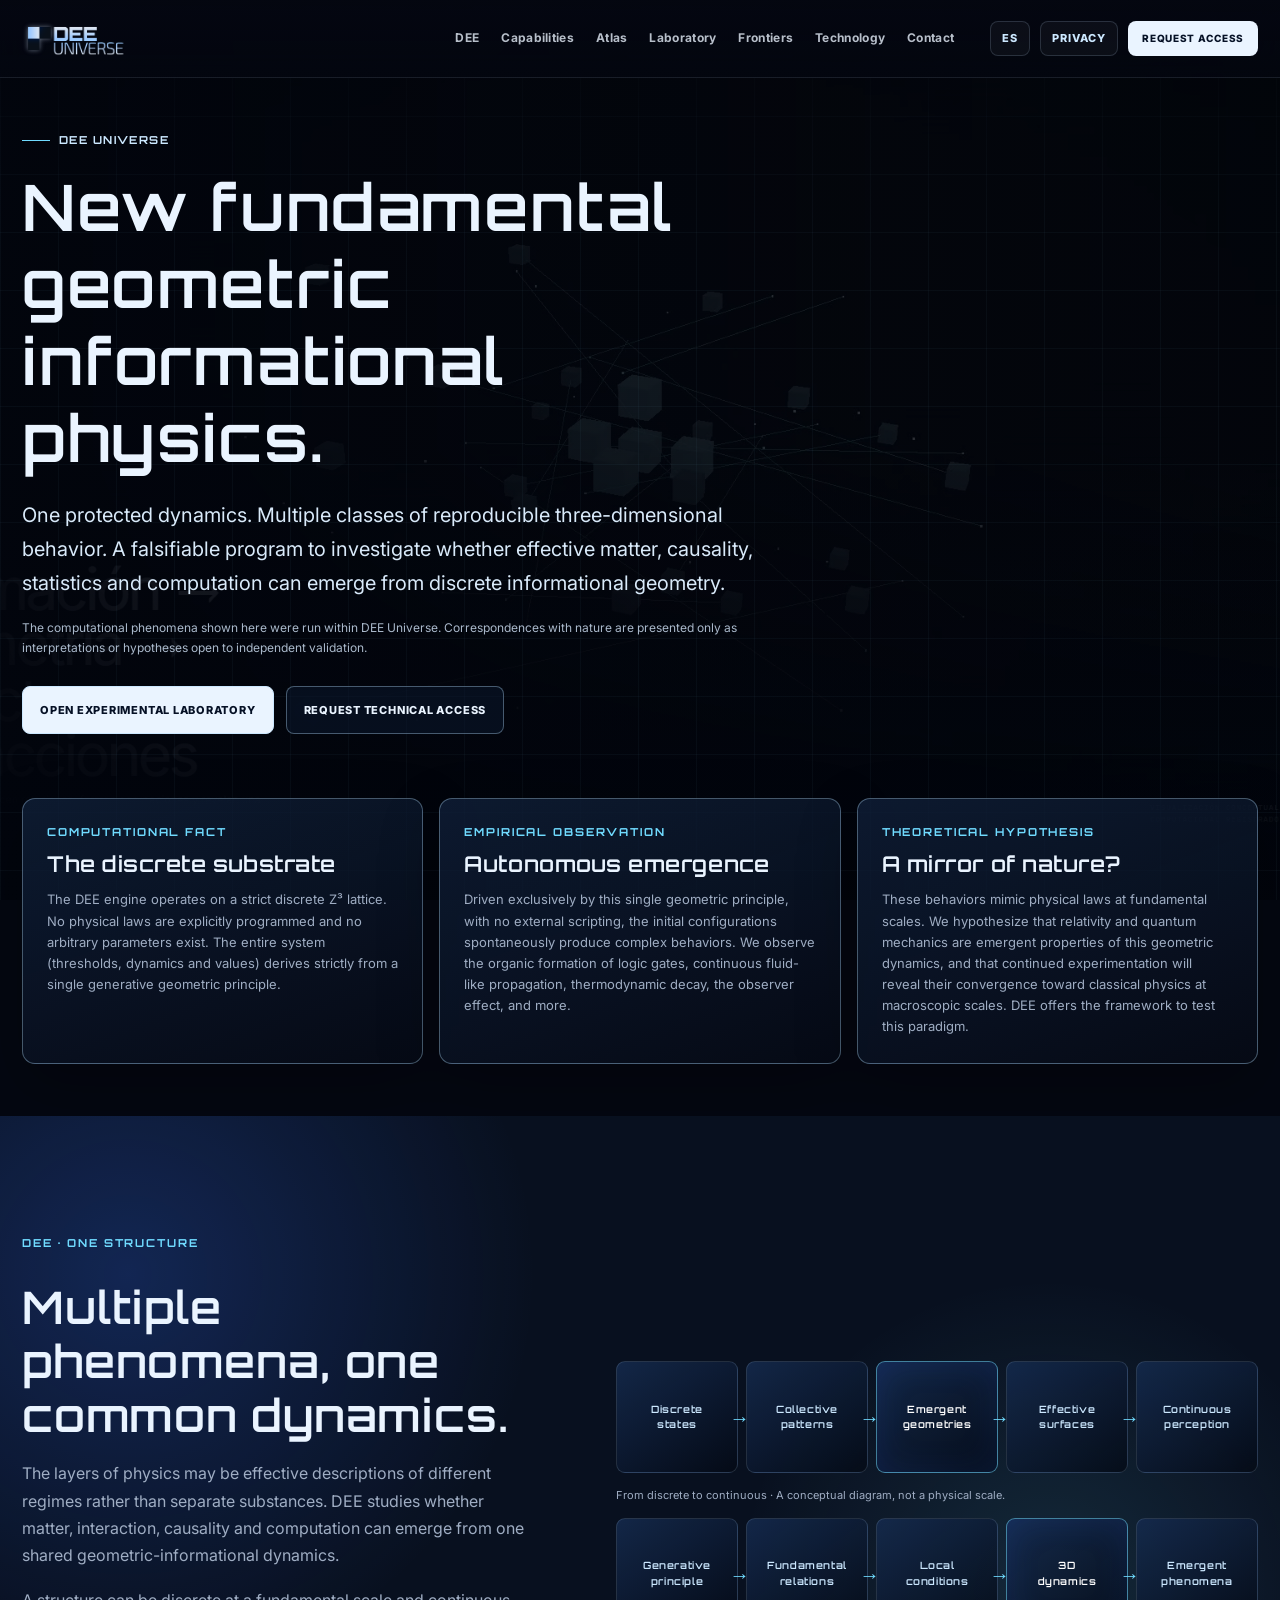
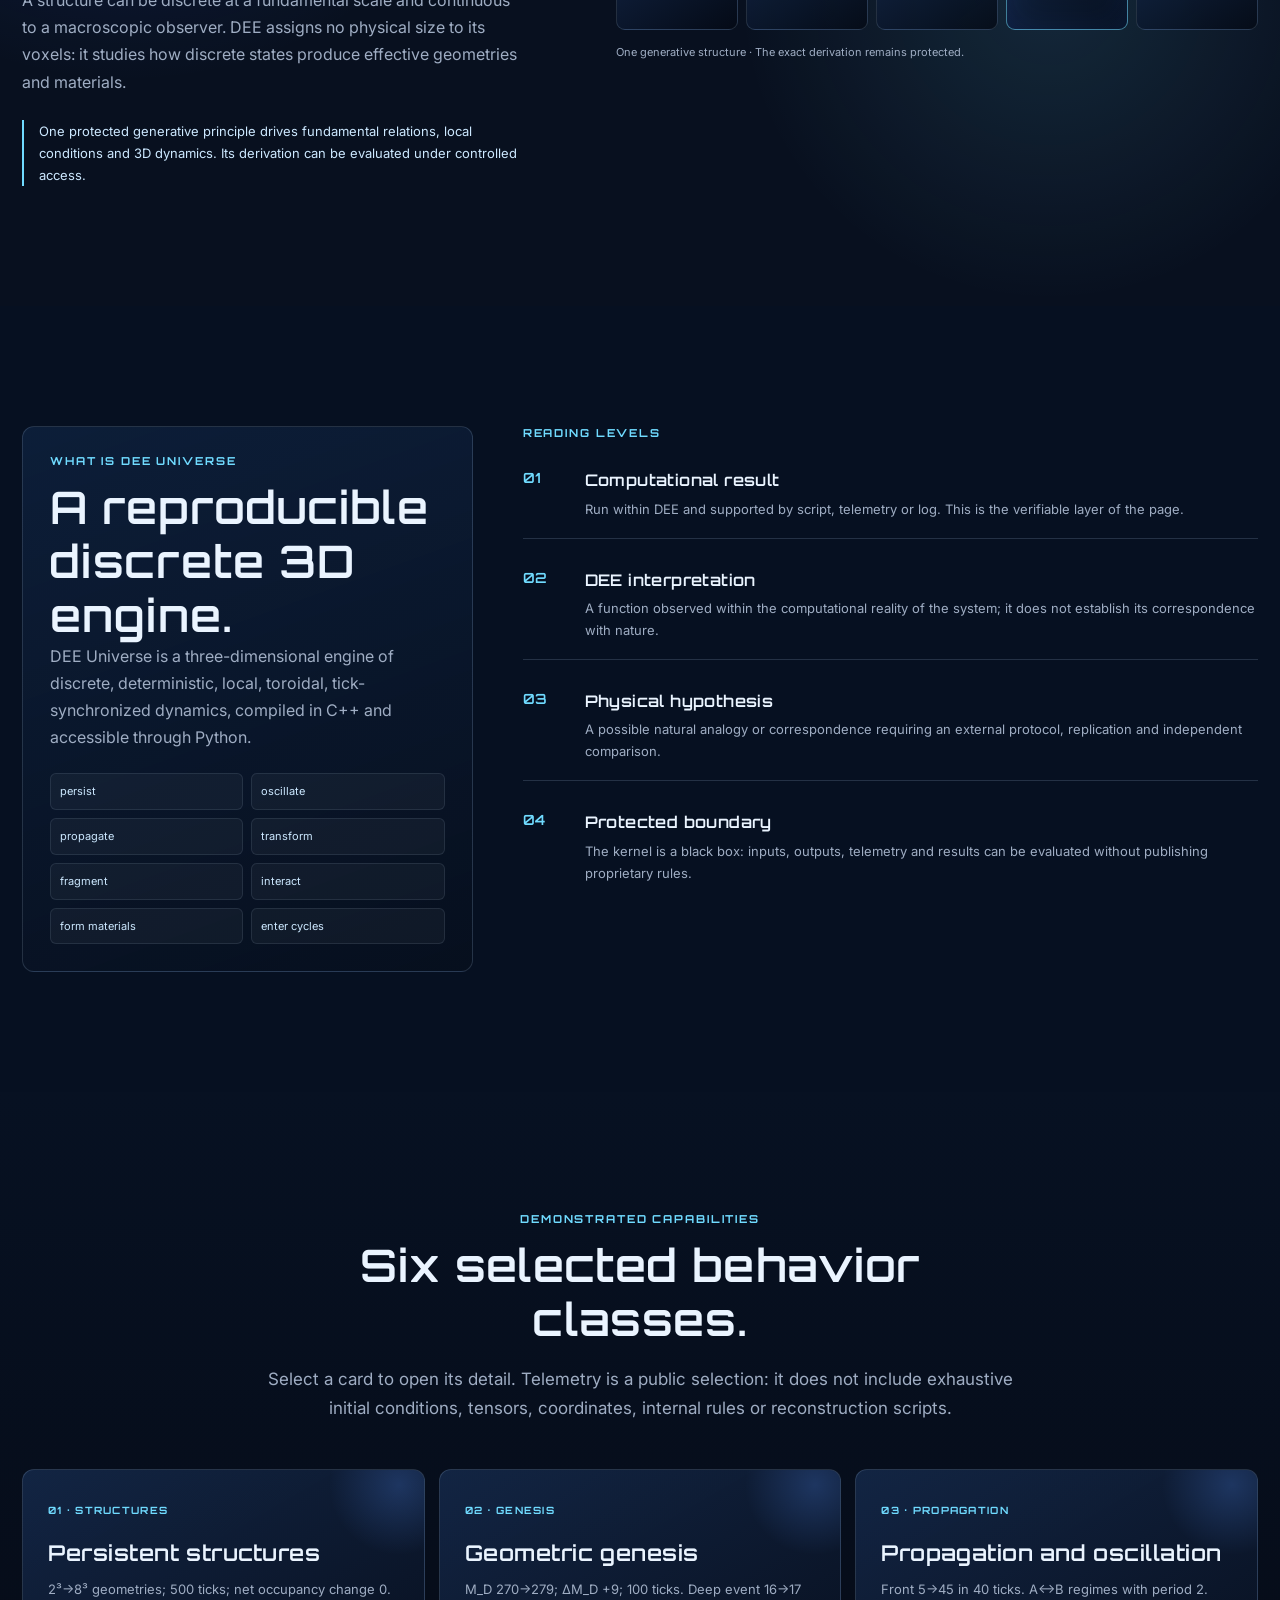
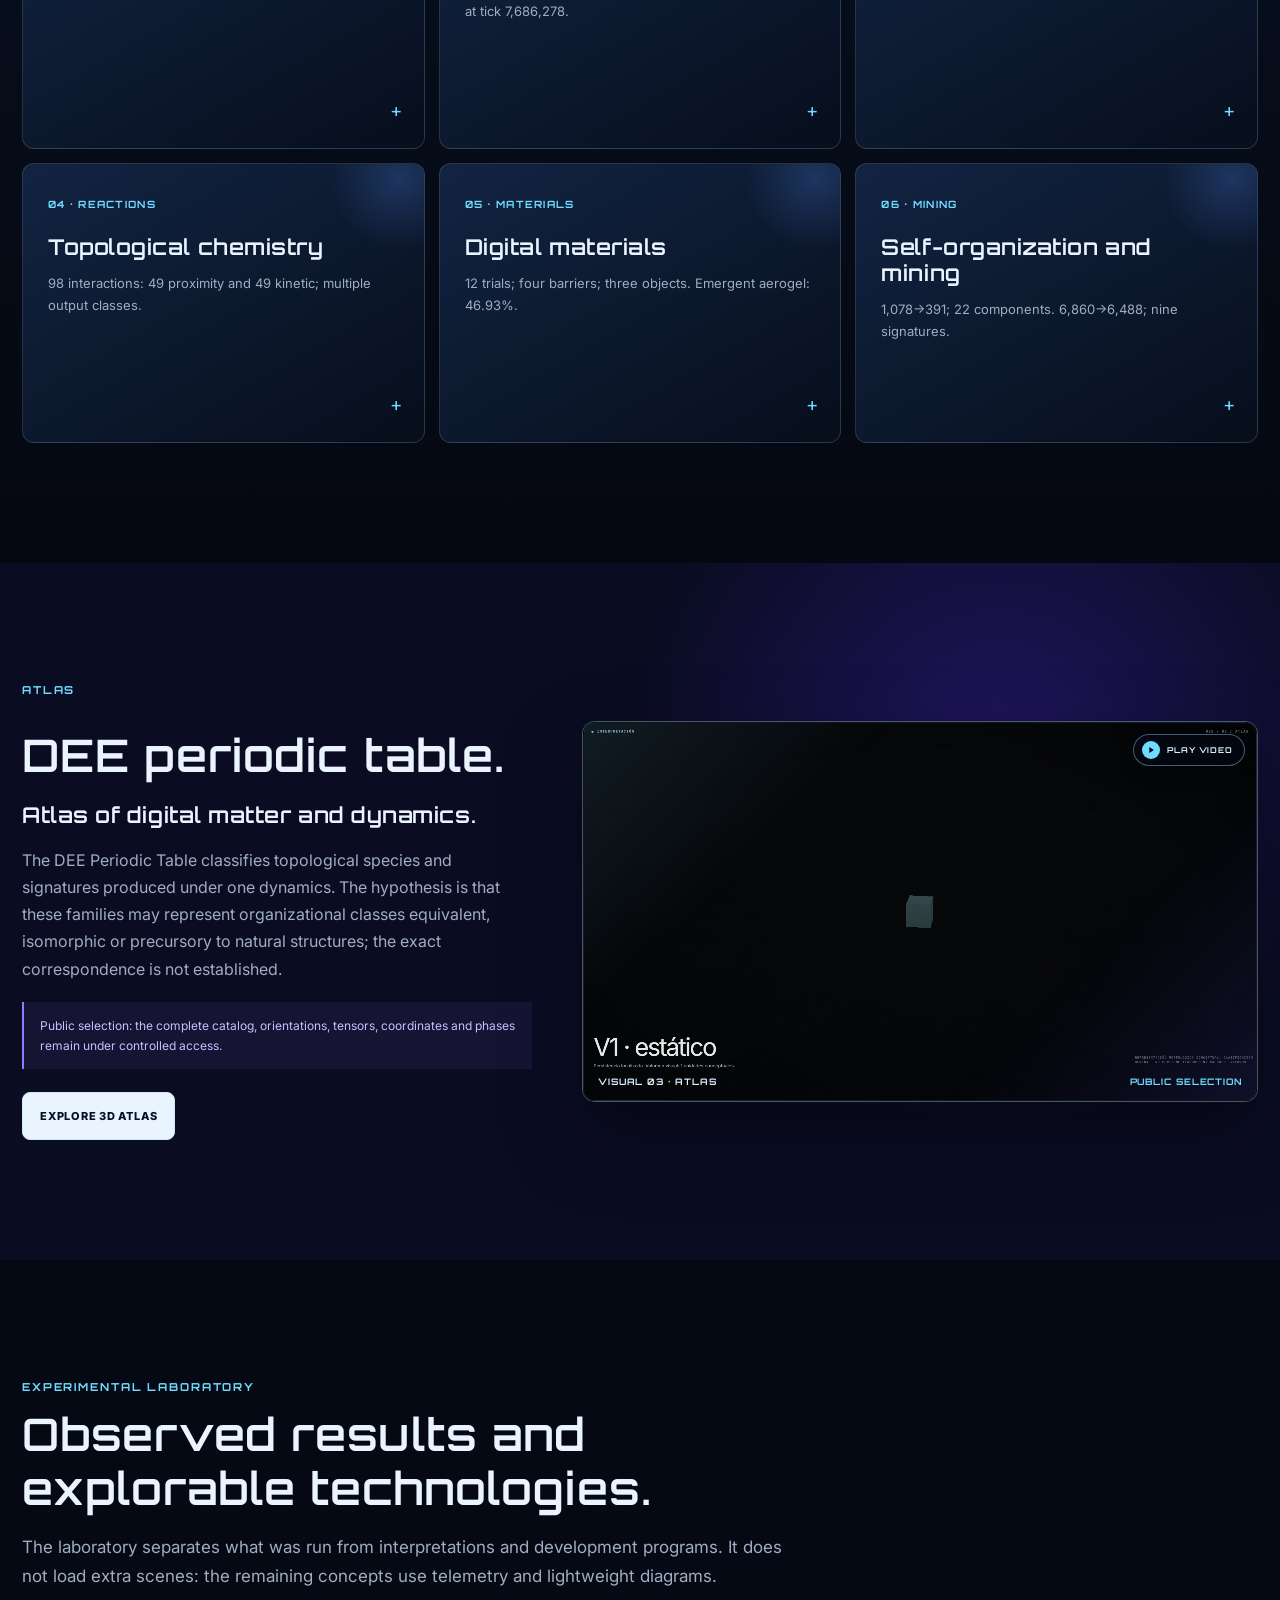
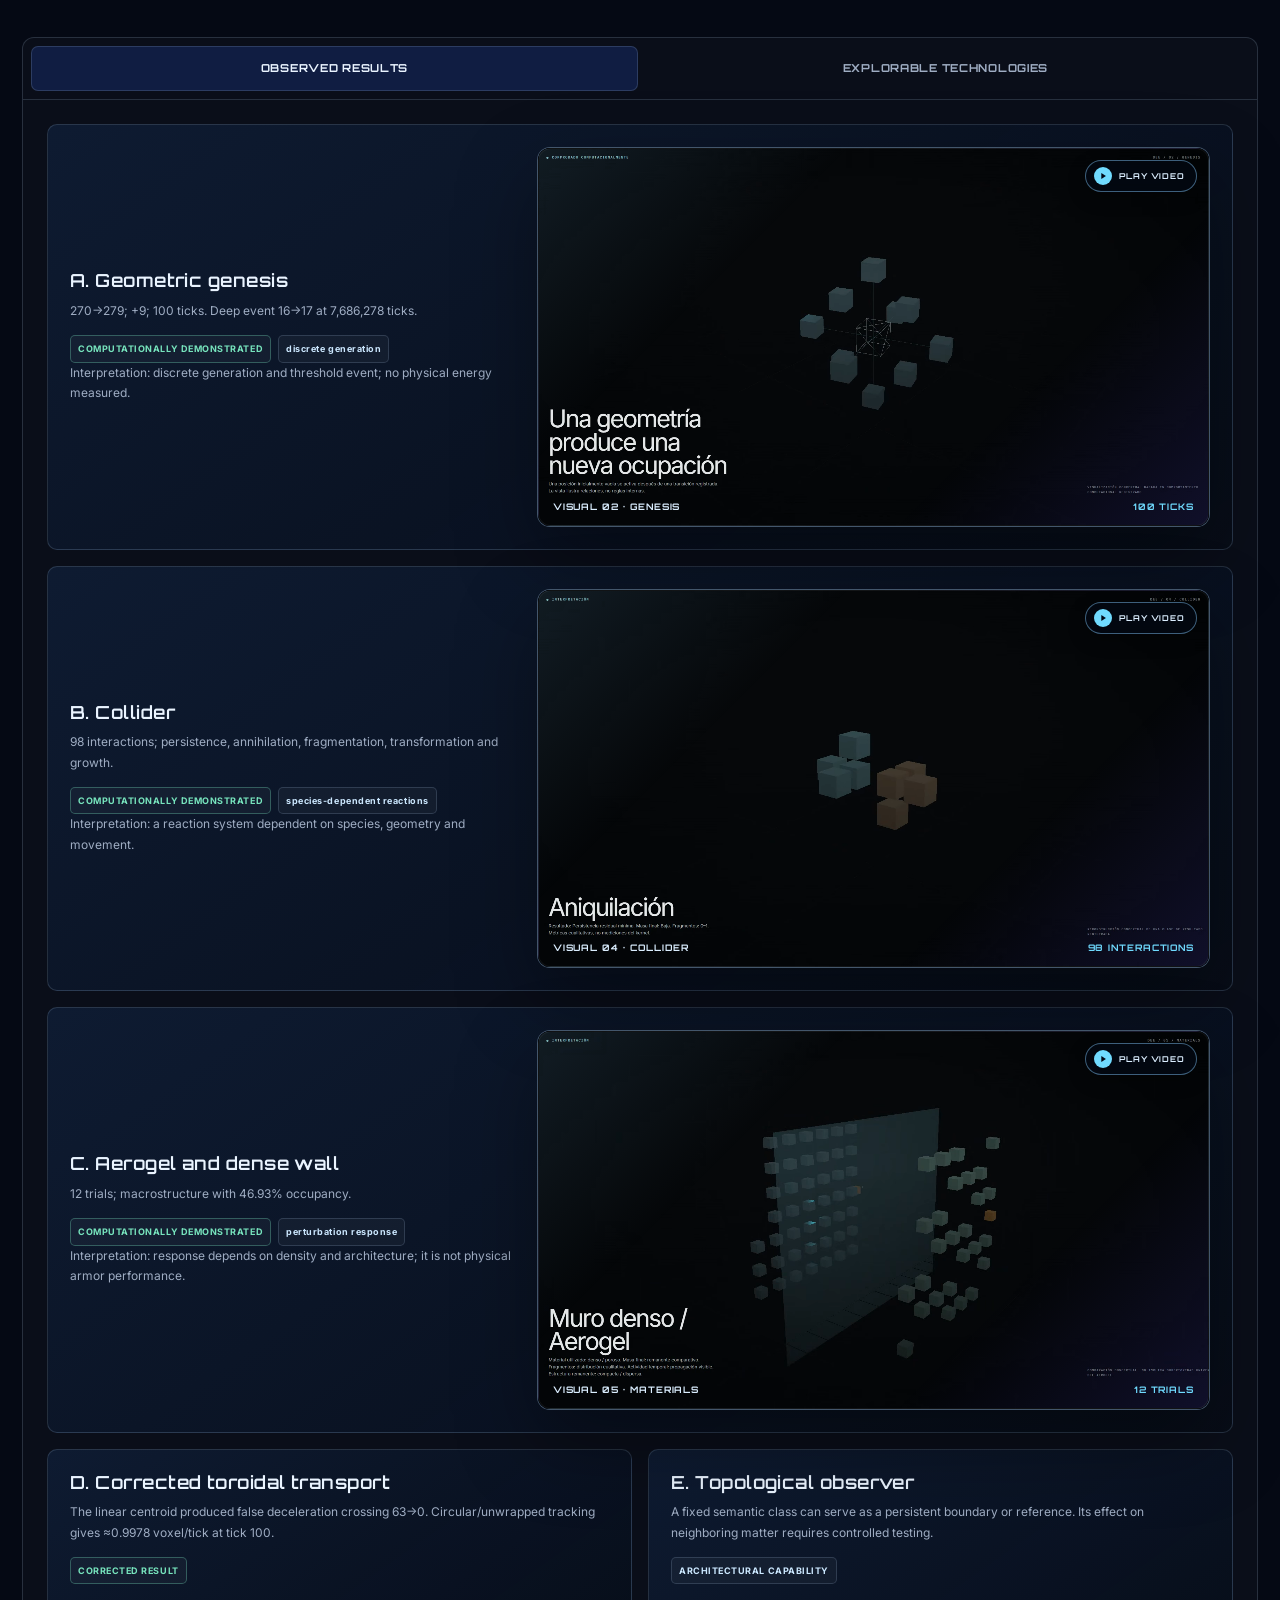
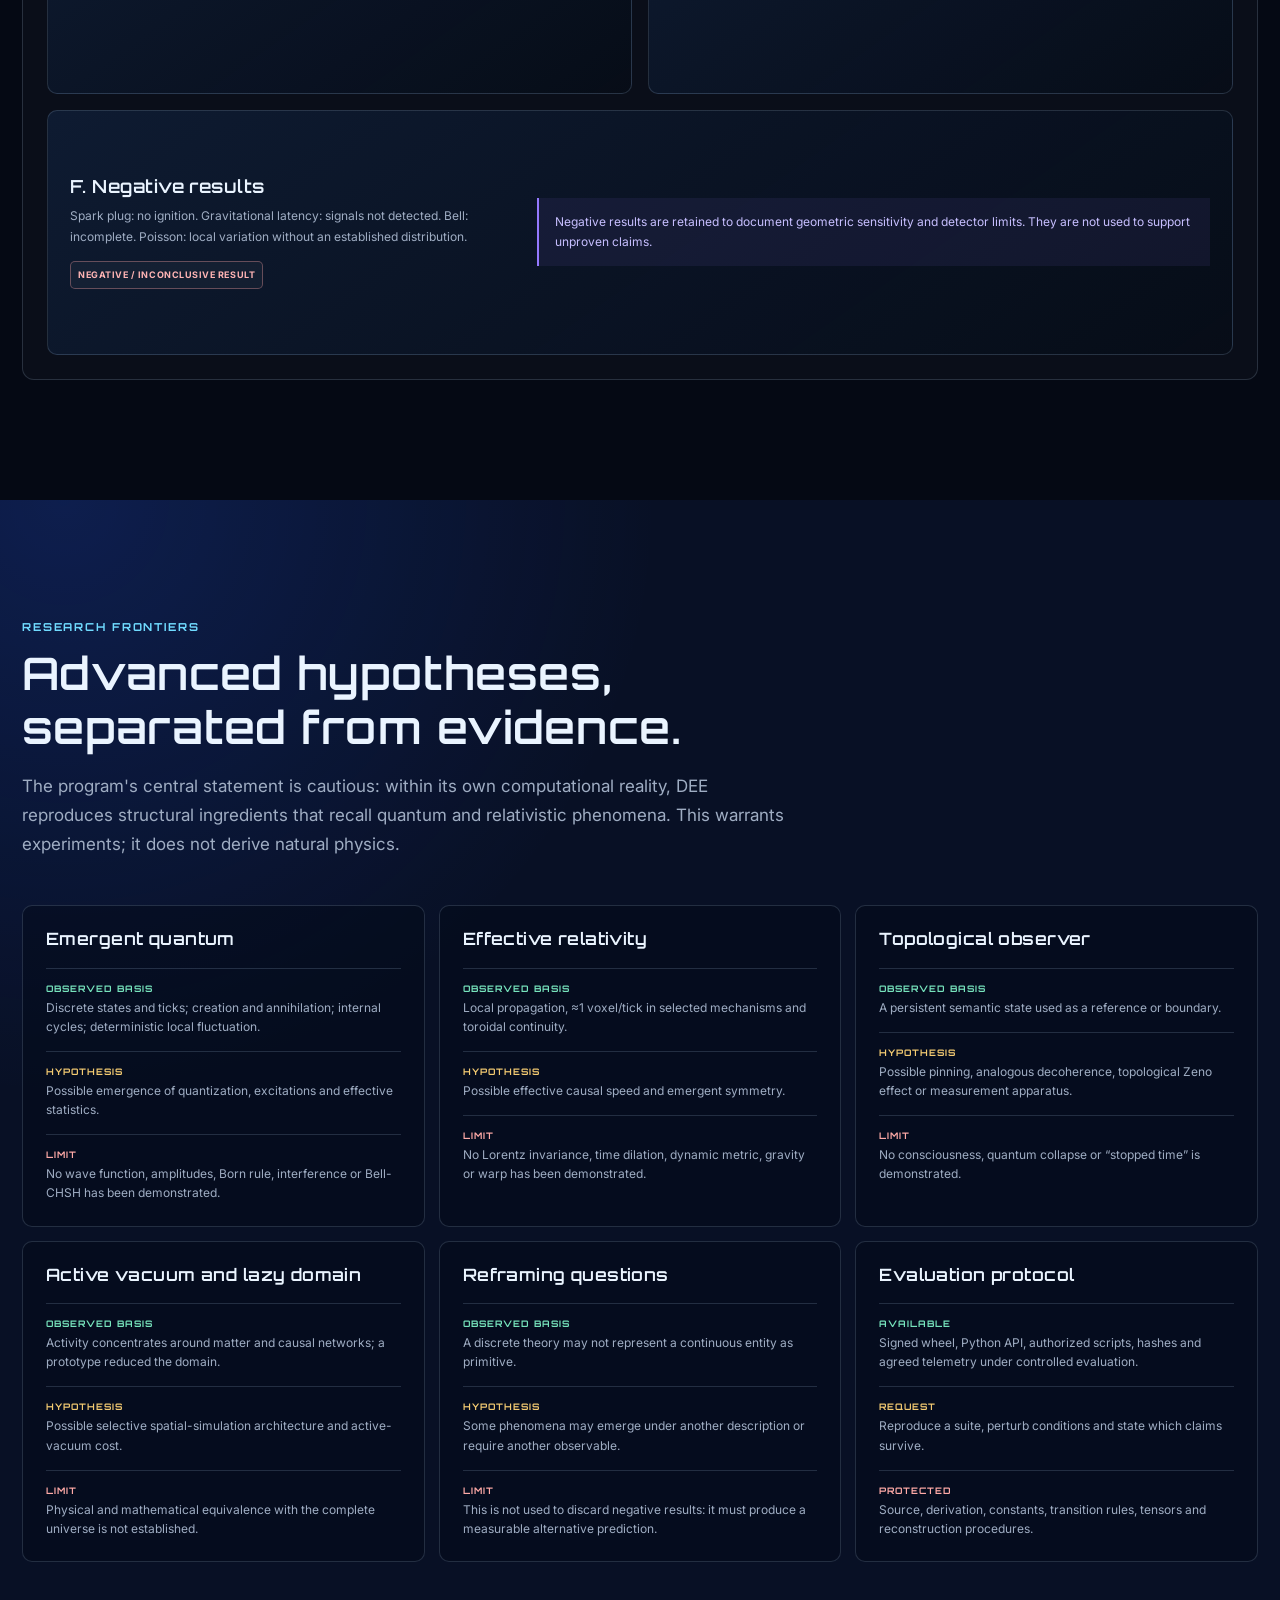
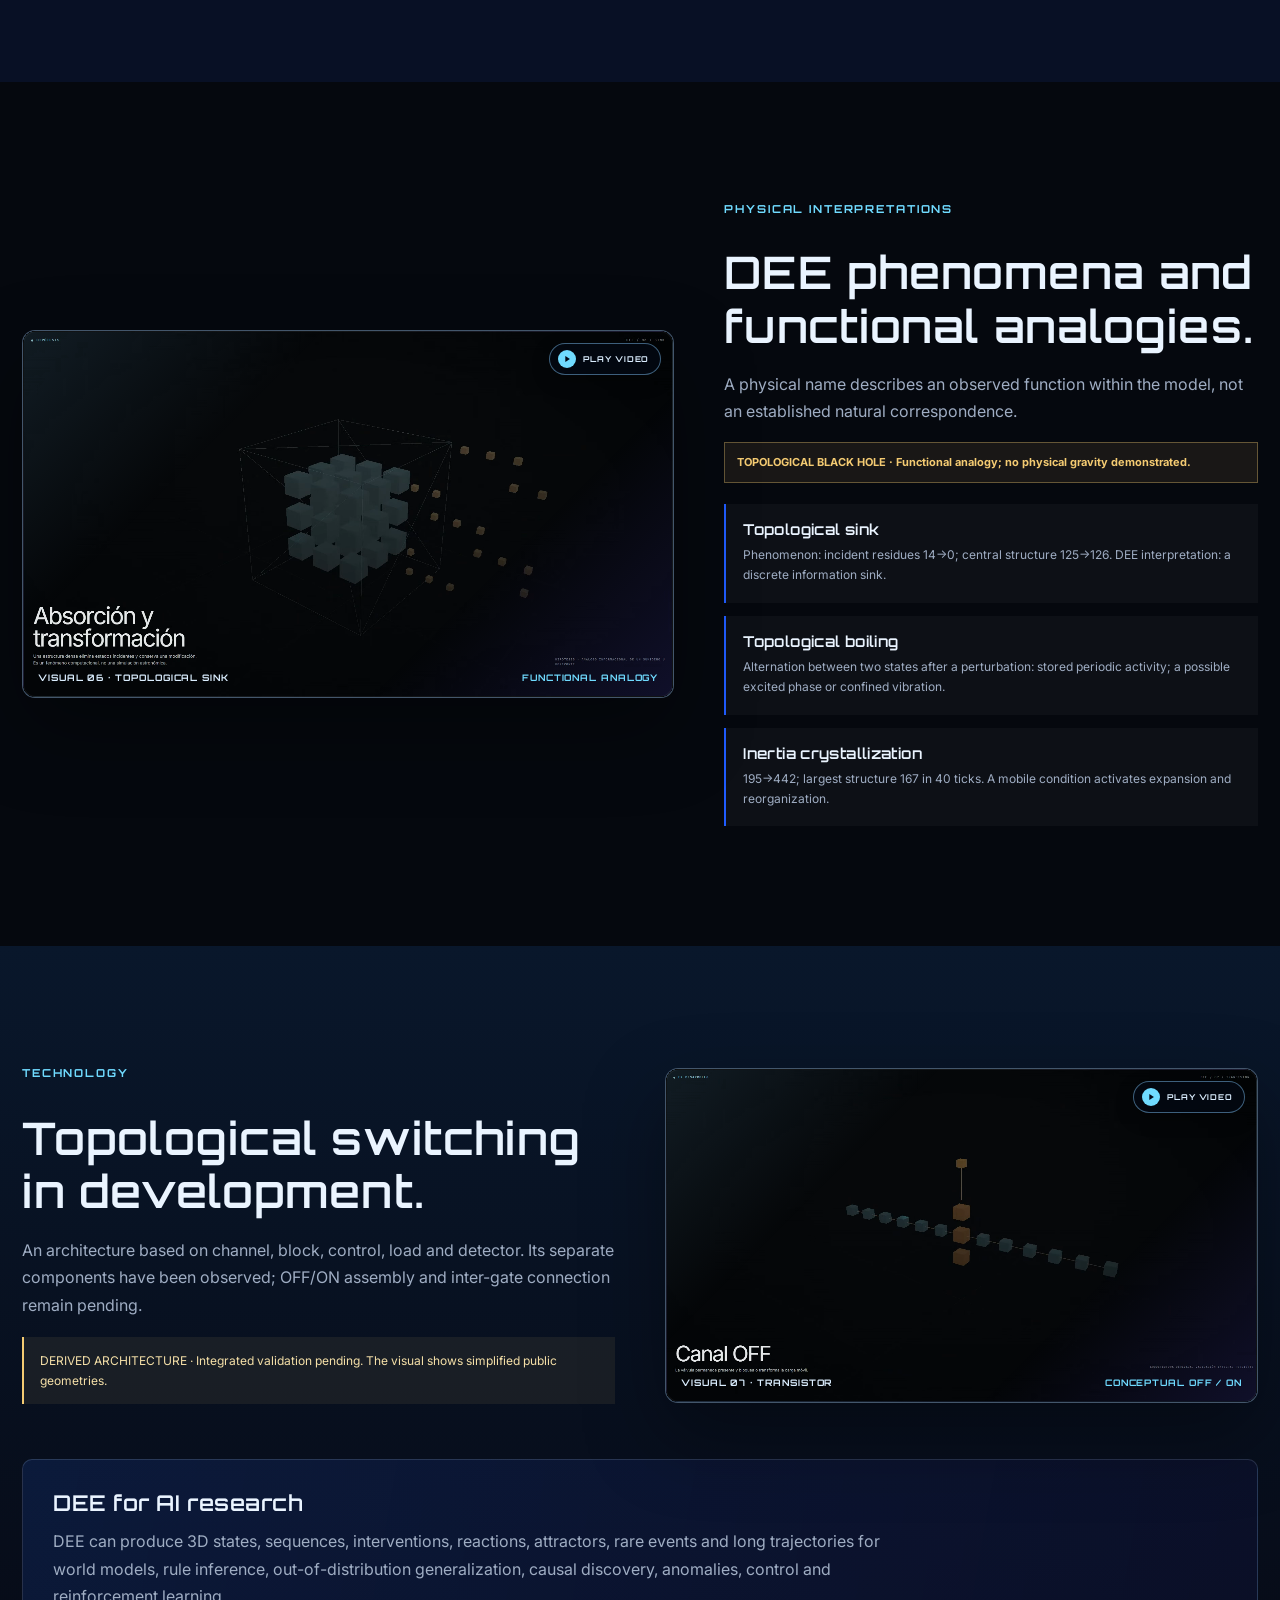
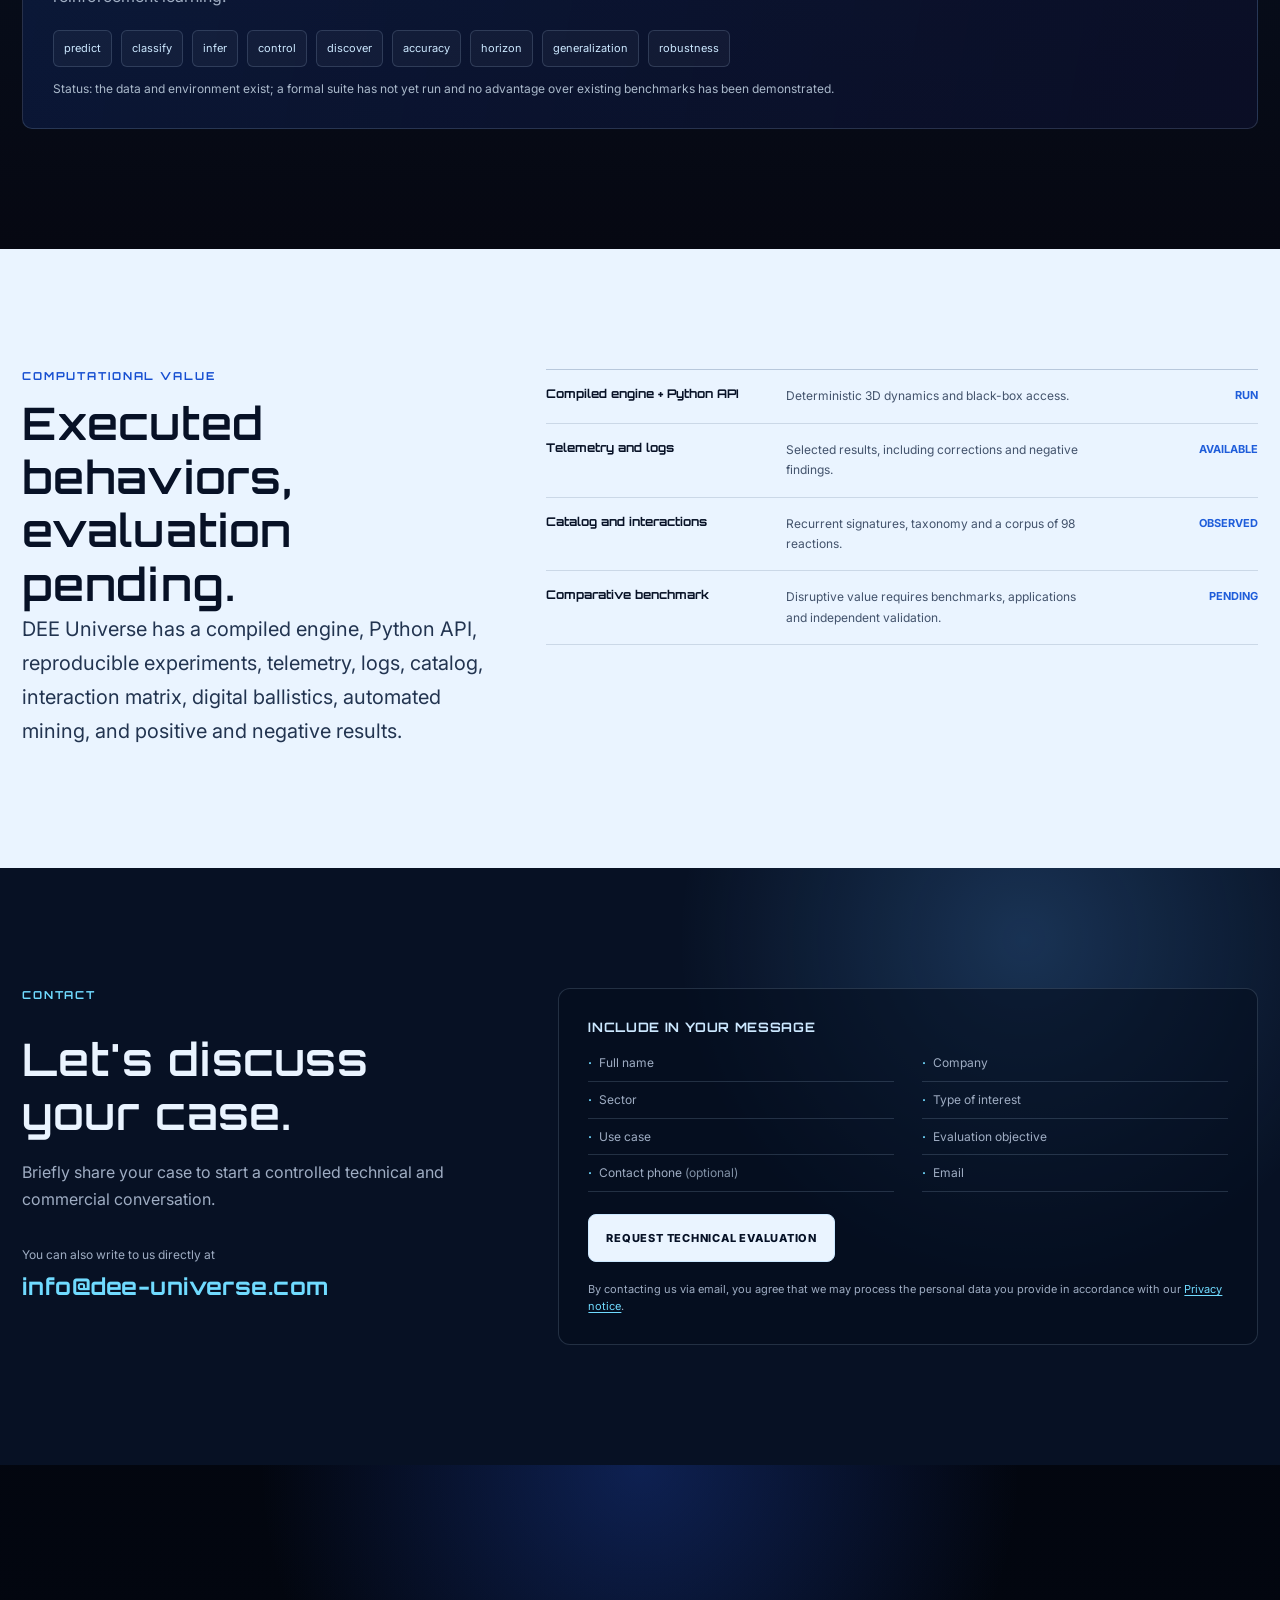
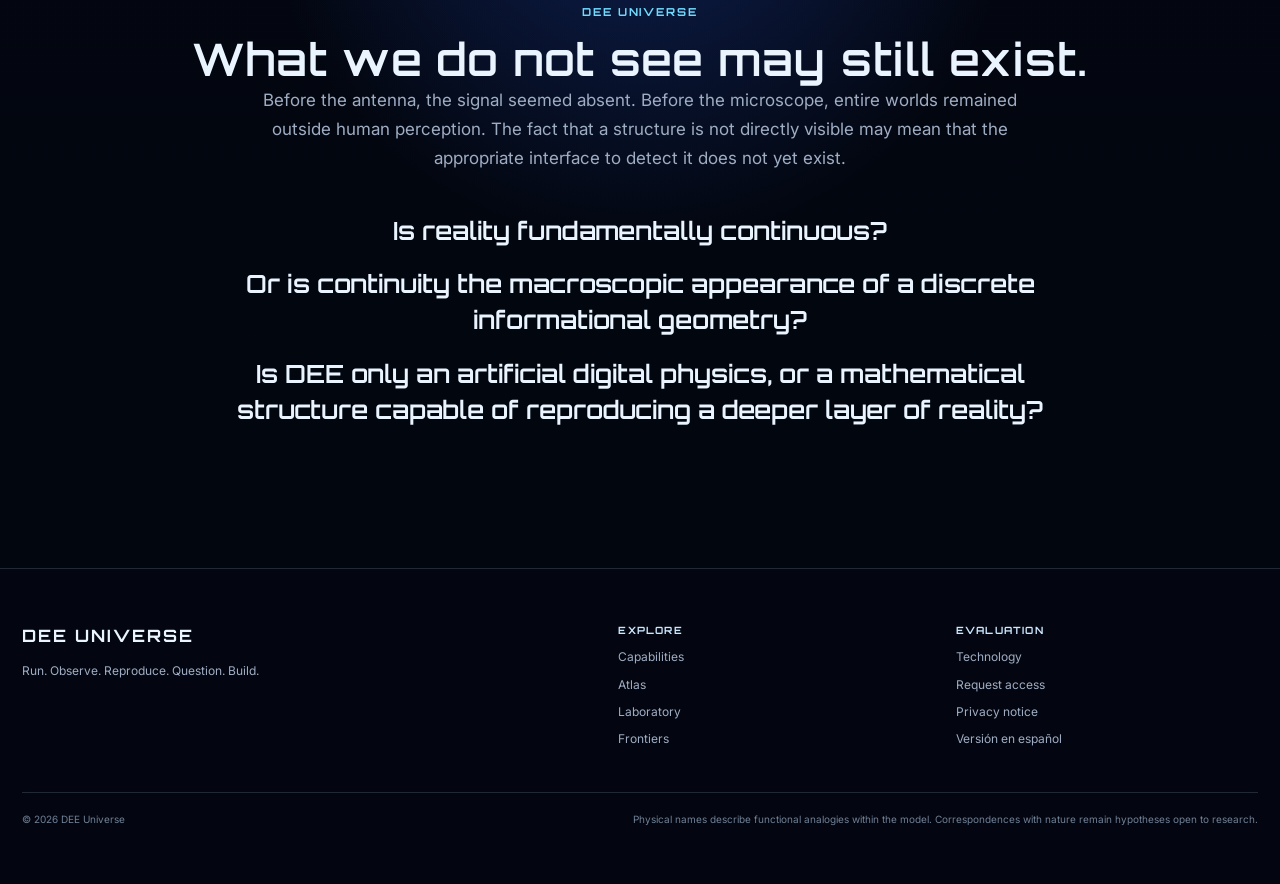
==== commit b1d73163: "Cambios de interfaz video" ====
--- a/index.html
+++ b/index.html
@@ -37,7 +37,7 @@
       <video class="hero-media" autoplay muted loop playsinline aria-label="DEE Universe introduction"><source src="01_dee_universe_hero.webm" type="video/webm"><source src="01_dee_universe_hero.mp4" type="video/mp4"></video><button class="hero-video-trigger" type="button" data-video-open aria-label="Expand DEE Universe introduction video"></button>
       <div class="hero-scrim" aria-hidden="true"></div><div class="hero-grid" aria-hidden="true"></div>
       <div class="hero-content"><div class="hero-kicker">DEE UNIVERSE</div><h1 id="hero-title">New fundamental geometric informational physics.</h1><p class="hero-lead">One protected dynamics. Multiple classes of reproducible three-dimensional behavior. A falsifiable program to investigate whether effective matter, causality, statistics and computation can emerge from discrete informational geometry.</p><p class="disclosure">The computational phenomena shown here were run within DEE Universe. Correspondences with nature are presented only as interpretations or hypotheses open to independent validation.</p><div class="hero-actions"><a class="button button--solid" href="#laboratory" data-open-lab>OPEN EXPERIMENTAL LABORATORY</a><a class="button" href="#contact">REQUEST TECHNICAL ACCESS</a></div></div>
-      <div class="telemetry" aria-label="Selected telemetry"><div class="telemetry-item"><strong>98</strong><span>controlled interactions</span></div><div class="telemetry-item"><strong>12</strong><span>digital-ballistics trials</span></div><div class="telemetry-item"><strong>9</strong><span>mined recurrent signatures</span></div><div class="telemetry-item"><strong>7.68 M</strong><span>ticks in a deep run</span></div><div class="telemetry-item"><strong>0.9978</strong><span>corrected toroidal voxel/tick</span></div></div>
+      <div class="thesis-cards" aria-label="From computational fact to theoretical hypothesis"><article class="thesis-card"><span class="eyebrow">Computational fact</span><h3>The discrete substrate</h3><p>The DEE engine operates on a strict discrete Z³ lattice. No physical laws are explicitly programmed and no arbitrary parameters exist. The entire system (thresholds, dynamics and values) derives strictly from a single generative geometric principle.</p></article><article class="thesis-card"><span class="eyebrow">Empirical observation</span><h3>Autonomous emergence</h3><p>Driven exclusively by this single geometric principle, with no external scripting, the initial configurations spontaneously produce complex behaviors. We observe the organic formation of logic gates, continuous fluid-like propagation, thermodynamic decay, the observer effect, and more.</p></article><article class="thesis-card"><span class="eyebrow">Theoretical hypothesis</span><h3>A mirror of nature?</h3><p>These behaviors mimic physical laws at fundamental scales. We hypothesize that relativity and quantum mechanics are emergent properties of this geometric dynamics, and that continued experimentation will reveal their convergence toward classical physics at macroscopic scales. DEE offers the framework to test this paradigm.</p></article></div>
     </section>
 
     <section class="section gradient-section" aria-labelledby="structure-title"><div class="one-structure"><div class="body-copy"><div class="eyebrow">DEE · one structure</div><h2 id="structure-title">Multiple phenomena, one common dynamics.</h2><p>The layers of physics may be effective descriptions of different regimes rather than separate substances. DEE studies whether matter, interaction, causality and computation can emerge from one shared geometric-informational dynamics.</p><p>A structure can be discrete at a fundamental scale and continuous to a macroscopic observer. DEE assigns no physical size to its voxels: it studies how discrete states produce effective geometries and materials.</p><p class="fact-line">One protected generative principle drives fundamental relations, local conditions and 3D dynamics. Its derivation can be evaluated under controlled access.</p></div><div class="diagram-stack" aria-label="Conceptual diagrams of discrete emergence"><div class="flow-diagram"><div class="flow-node">Discrete<br>states</div><div class="flow-node">Collective<br>patterns</div><div class="flow-node flow-node--accent">Emergent<br>geometries</div><div class="flow-node">Effective<br>surfaces</div><div class="flow-node">Continuous<br>perception</div></div><div class="diagram-label">From discrete to continuous · A conceptual diagram, not a physical scale.</div><div class="flow-diagram"><div class="flow-node">Generative<br>principle</div><div class="flow-node">Fundamental<br>relations</div><div class="flow-node">Local<br>conditions</div><div class="flow-node flow-node--accent">3D<br>dynamics</div><div class="flow-node">Emergent<br>phenomena</div></div><div class="diagram-label">One generative structure · The exact derivation remains protected.</div></div></div></section>
--- a/dee-universe.css
+++ b/dee-universe.css
@@ -131,10 +131,11 @@
 .button--solid:hover { background: white; color: #061126; box-shadow: 0 12px 30px rgba(135,197,255,.18); }
 .button:disabled { cursor: wait; opacity: .72; transform: none; }
 
-.telemetry { position: relative; z-index: 1; display: grid; grid-template-columns: repeat(5, minmax(0, 1fr)); gap: 1px; width: 100%; margin-top: 64px; border: 1px solid var(--line); background: var(--line); }
-.telemetry-item { min-height: 105px; padding: 18px; background: rgba(7,14,28,.76); }
-.telemetry-item strong { display: block; color: var(--paper); font: 600 clamp(20px, 2.2vw, 30px)/1 Orbitron, sans-serif; }
-.telemetry-item span { display: block; margin-top: 9px; color: var(--muted); font-size: 11px; line-height: 1.35; }
+.thesis-cards { position: relative; z-index: 1; display: grid; grid-template-columns: repeat(3, minmax(0, 1fr)); gap: 16px; width: 100%; margin-top: 64px; padding-inline: max(22px, calc((100vw - var(--max)) / 2)); }
+.thesis-card { display: grid; align-content: start; gap: 12px; padding: 26px 24px; border: 1px solid var(--line-bright); border-radius: 13px; background: linear-gradient(160deg, rgba(16,32,58,.78), rgba(6,12,23,.72)); box-shadow: 0 24px 60px rgba(0,0,0,.28); }
+.thesis-card .eyebrow { margin-bottom: 0; }
+.thesis-card h3 { font-size: clamp(18px, 1.7vw, 22px); }
+.thesis-card p { color: var(--muted); font-size: 13px; line-height: 1.62; }
 
 .gradient-section { background: radial-gradient(circle at 10% 20%, rgba(54,111,255,.23), transparent 31%), radial-gradient(circle at 82% 60%, rgba(112,219,255,.12), transparent 27%), var(--ink-2); }
 .one-structure { display: grid; grid-template-columns: .88fr 1.12fr; align-items: center; gap: clamp(35px, 7vw, 110px); }
@@ -180,6 +181,9 @@
 .visual-frame { position: relative; overflow: hidden; border: 1px solid var(--line-bright); border-radius: 13px; background: #020817; box-shadow: 0 32px 80px rgba(0,0,0,.35); }
 .visual-frame.is-expandable { cursor: zoom-in; }
 .visual-frame.is-expandable:focus-visible { outline: 2px solid var(--cyan); outline-offset: 4px; }
+.visual-frame.is-expandable .play-hint { position: absolute; top: 12px; right: 12px; z-index: 3; display: inline-flex; align-items: center; gap: 7px; padding: 6px 11px 6px 8px; border: 1px solid rgba(134,205,255,.45); border-radius: 999px; background: rgba(4,10,21,.68); -webkit-backdrop-filter: blur(6px); backdrop-filter: blur(6px); color: #dbeeff; font: 700 8px/1 Orbitron, sans-serif; letter-spacing: .11em; pointer-events: none; box-shadow: 0 6px 18px rgba(0,0,0,.3); }
+.visual-frame.is-expandable .play-hint::before { content: ''; width: 18px; height: 18px; border-radius: 50%; background: var(--cyan) url("data:image/svg+xml,%3Csvg xmlns='http://www.w3.org/2000/svg' viewBox='0 0 24 24' fill='%23020817'%3E%3Cpath d='M8 5v14l11-7z'/%3E%3C/svg%3E") center/10px no-repeat; flex: 0 0 auto; }
+.visual-frame.is-expandable:hover .play-hint { border-color: var(--cyan); }
 .visual-frame::after { content: ''; position: absolute; inset: 0; z-index: 1; pointer-events: none; border: 1px solid rgba(255,255,255,.06); border-radius: inherit; background: linear-gradient(135deg, rgba(134,205,255,.12), transparent 30%, transparent 70%, rgba(99,83,255,.14)); }
 .visual-frame video { width: 100%; aspect-ratio: 16/9; object-fit: cover; background: #020817; }
 .visual-meta { position: absolute; left: 15px; right: 15px; bottom: 13px; z-index: 2; display: flex; justify-content: space-between; gap: 10px; color: #dbeeff; font: 700 9px/1.3 Orbitron, sans-serif; letter-spacing: .1em; }
@@ -303,13 +307,13 @@
   .system-grid, .atlas-layout, .interpretation-layout, .technology-layout, .value-grid { gap: 38px; }
   .contact-layout { gap: 44px; }
   .capability-grid, .frontier-grid { grid-template-columns: repeat(2, minmax(0, 1fr)); }
-  .telemetry { grid-template-columns: repeat(5, minmax(0, 1fr)); }
 }
 
 @media (max-width: 920px) {
   :root { --header: 70px; }
   .site-header { padding-right: 20px; padding-left: 20px; }
   .main-nav { display: none; }
+  .header-actions { margin-left: auto; }
   .menu-toggle { display: inline-flex; }
   .mobile-menu { position: fixed; inset: var(--header) 0 auto; z-index: 99; display: grid; grid-template-columns: repeat(2, minmax(0, 1fr)); gap: 0 14px; padding: 14px 20px 18px; border-bottom: 1px solid var(--line); background: #050a16; transform: translateY(-130%); transition: transform .24s ease; box-shadow: 0 25px 45px rgba(0,0,0,.3); }
   .mobile-menu.is-open { transform: translateY(0); }
@@ -317,8 +321,8 @@
   .section { padding-top: 96px; padding-bottom: 96px; }
   .hero { padding-top: calc(var(--header) + 46px); }
   .hero-content { width: min(100%, 780px); }
-  .telemetry { grid-template-columns: repeat(3, minmax(0, 1fr)); margin-top: 46px; }
-  .telemetry-item:nth-last-child(-n + 2) { grid-column: span 1; }
+  .thesis-cards { gap: 12px; margin-top: 46px; }
+  .thesis-card { padding: 22px 20px; }
   .one-structure, .system-grid, .atlas-layout, .interpretation-layout, .technology-layout, .value-grid, .contact-layout { grid-template-columns: 1fr; gap: 38px; }
   .one-structure > div:first-child, .atlas-copy { order: -1; }
   .visual-frame { max-width: 780px; }
@@ -340,8 +344,7 @@
   .hero-scrim { background: linear-gradient(90deg, rgba(2,5,13,.88), rgba(2,5,13,.67)), linear-gradient(0deg, rgba(2,5,13,.96), transparent 56%); }
   .hero-actions, .button-row { display: grid; grid-template-columns: 1fr; }
   .button { width: 100%; }
-  .telemetry { grid-template-columns: repeat(2, 1fr); margin-top: 37px; }
-  .telemetry-item:last-child { grid-column: span 2; }
+  .thesis-cards { grid-template-columns: 1fr; margin-top: 37px; }
   .one-structure, .system-grid, .atlas-layout, .interpretation-layout, .technology-layout, .value-grid, .contact-layout { grid-template-columns: 1fr; gap: 34px; }
   .one-structure > div:first-child, .atlas-copy { order: -1; }
   .flow-diagram { grid-template-columns: 1fr; gap: 18px; }
@@ -371,8 +374,6 @@
   .brand-copy strong { font-size: 10px; }
   .language-link { padding: 0 8px; }
   .privacy-link { padding: 0 8px; font-size: 10px; }
-  .telemetry { grid-template-columns: 1fr; }
-  .telemetry-item:last-child { grid-column: auto; }
   .spec-list { grid-template-columns: 1fr; }
   .site-header { gap: 8px; padding-right: 14px; padding-left: 14px; }
   .brand { gap: 7px; }
@@ -380,6 +381,7 @@
   .brand-logo { width: 116px; height: 41px; }
   .header-actions { gap: 6px; }
   .hero-content { padding-right: 18px; padding-left: 18px; }
+  .thesis-cards { padding-right: 18px; padding-left: 18px; }
   .section { padding-right: 18px; padding-left: 18px; }
   .visual-meta { right: 11px; left: 11px; font-size: 8px; }
   .contact-direct, .spec-panel, .ai-strip { padding: 16px; }
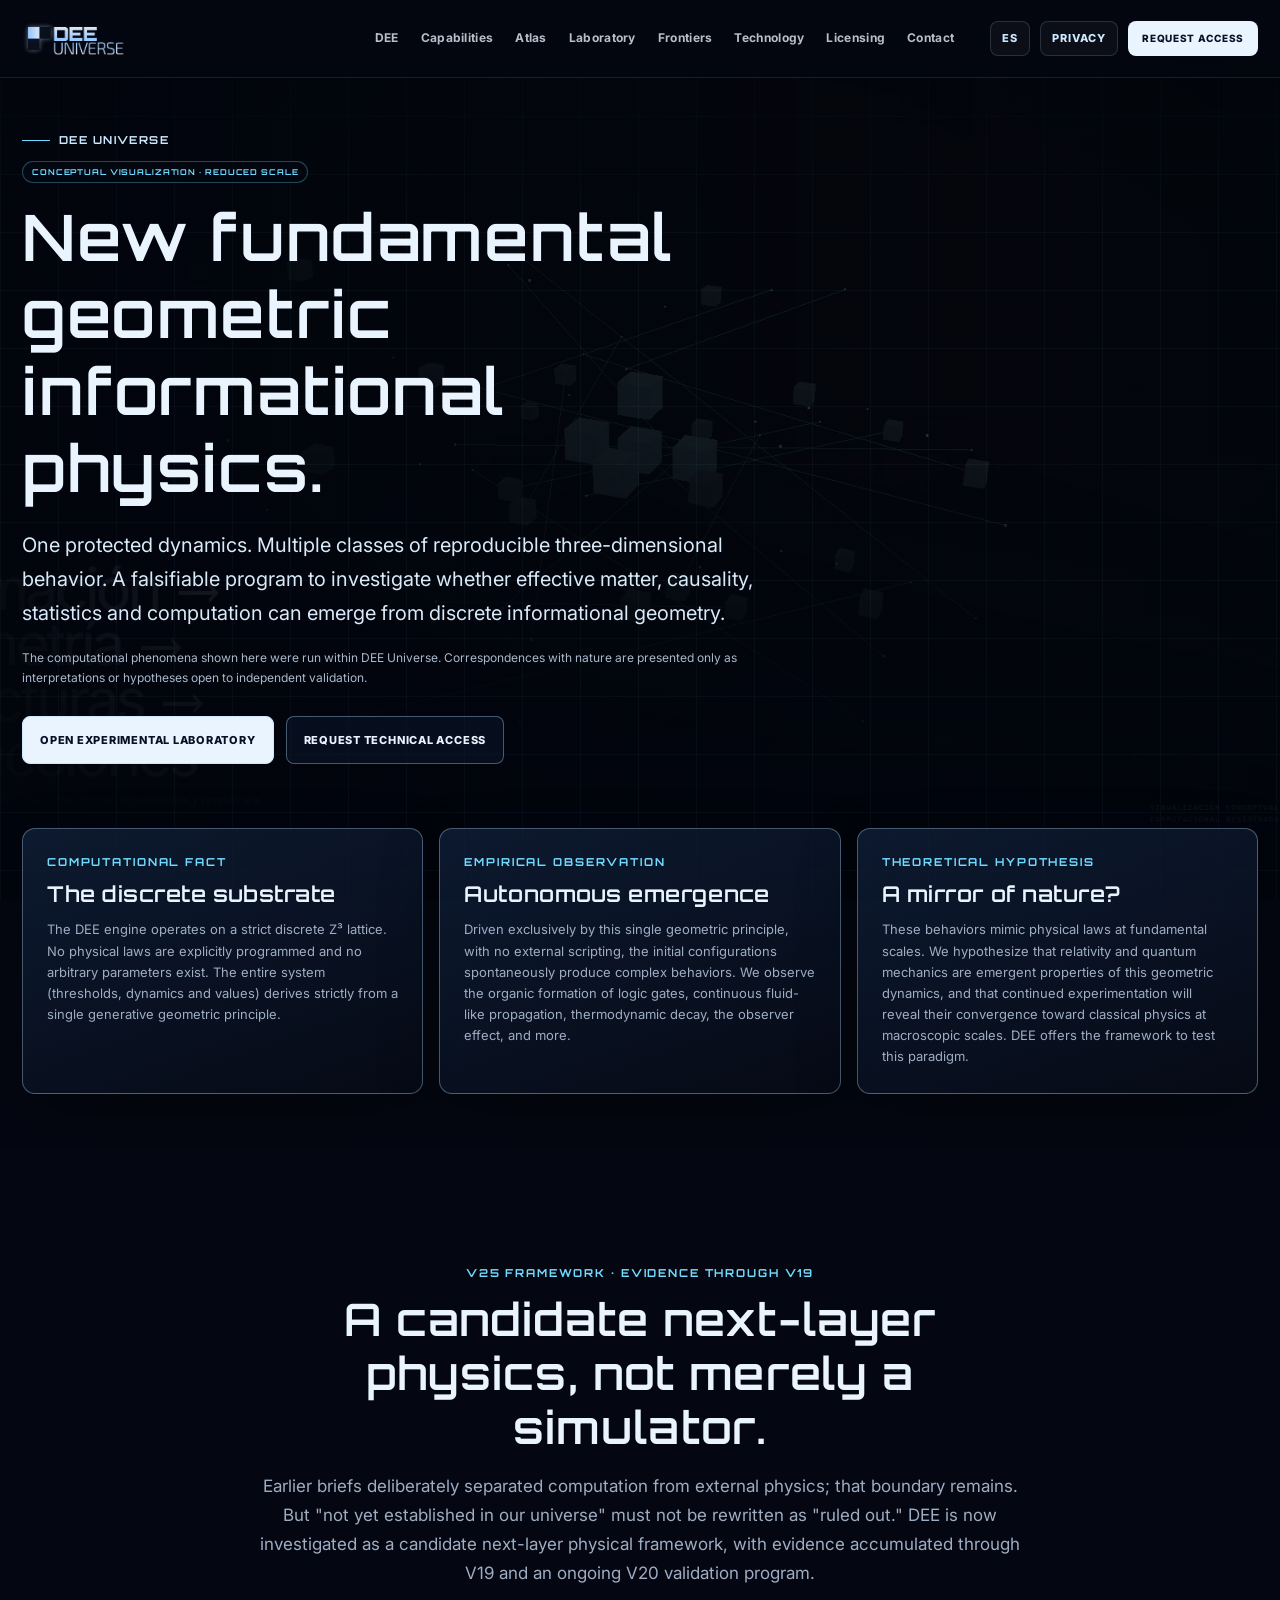
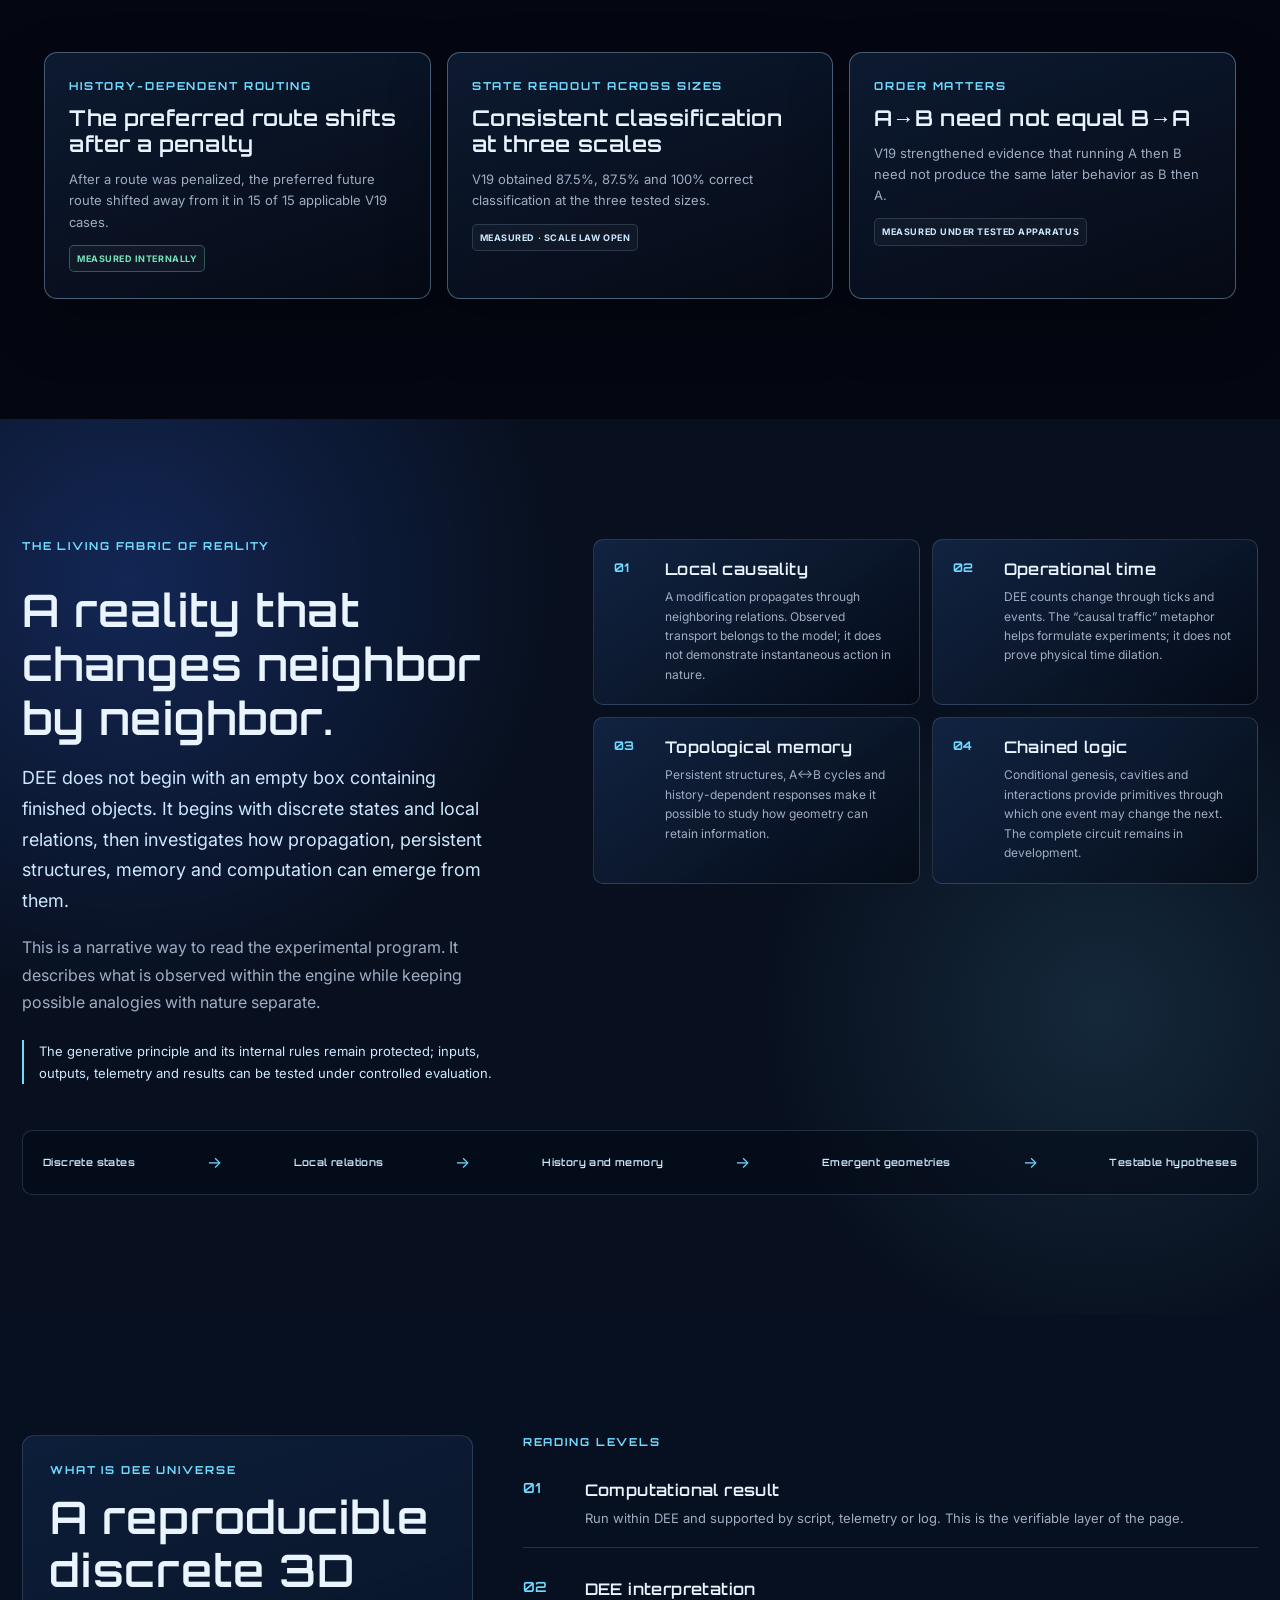
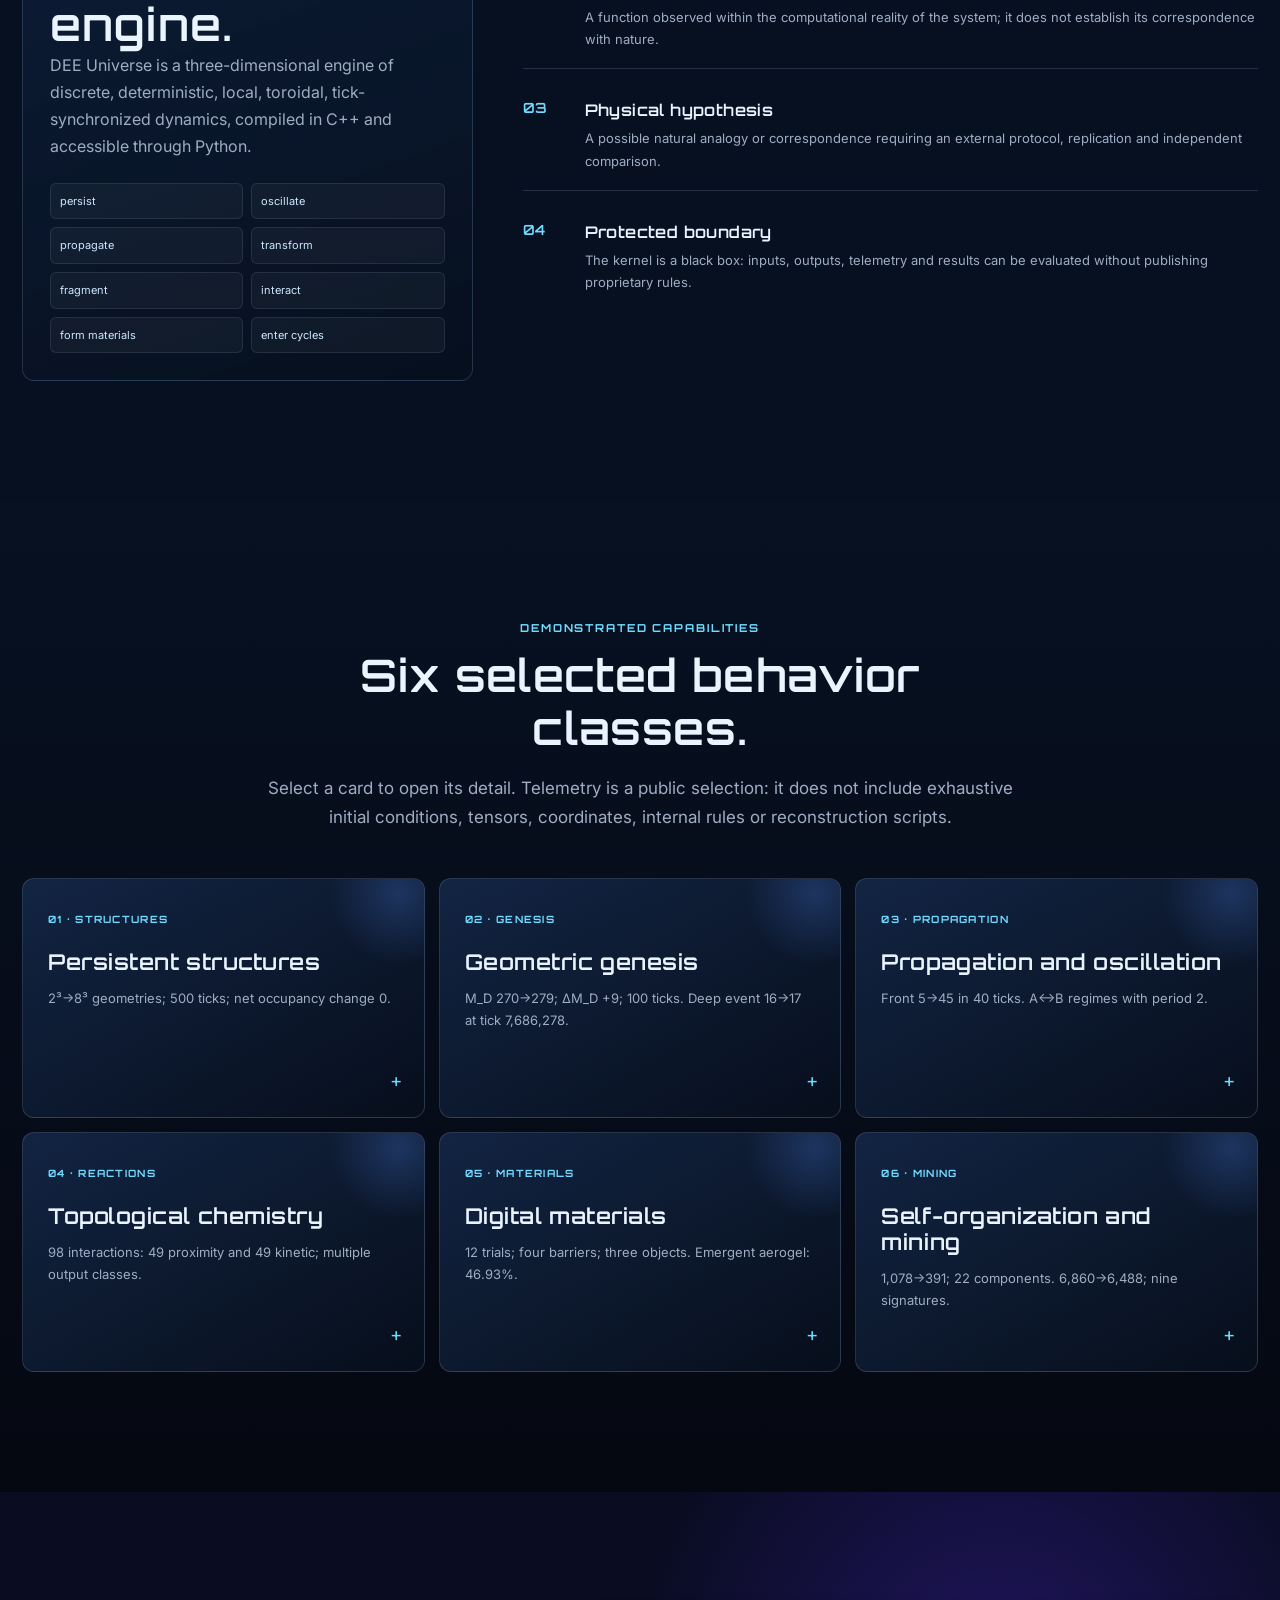
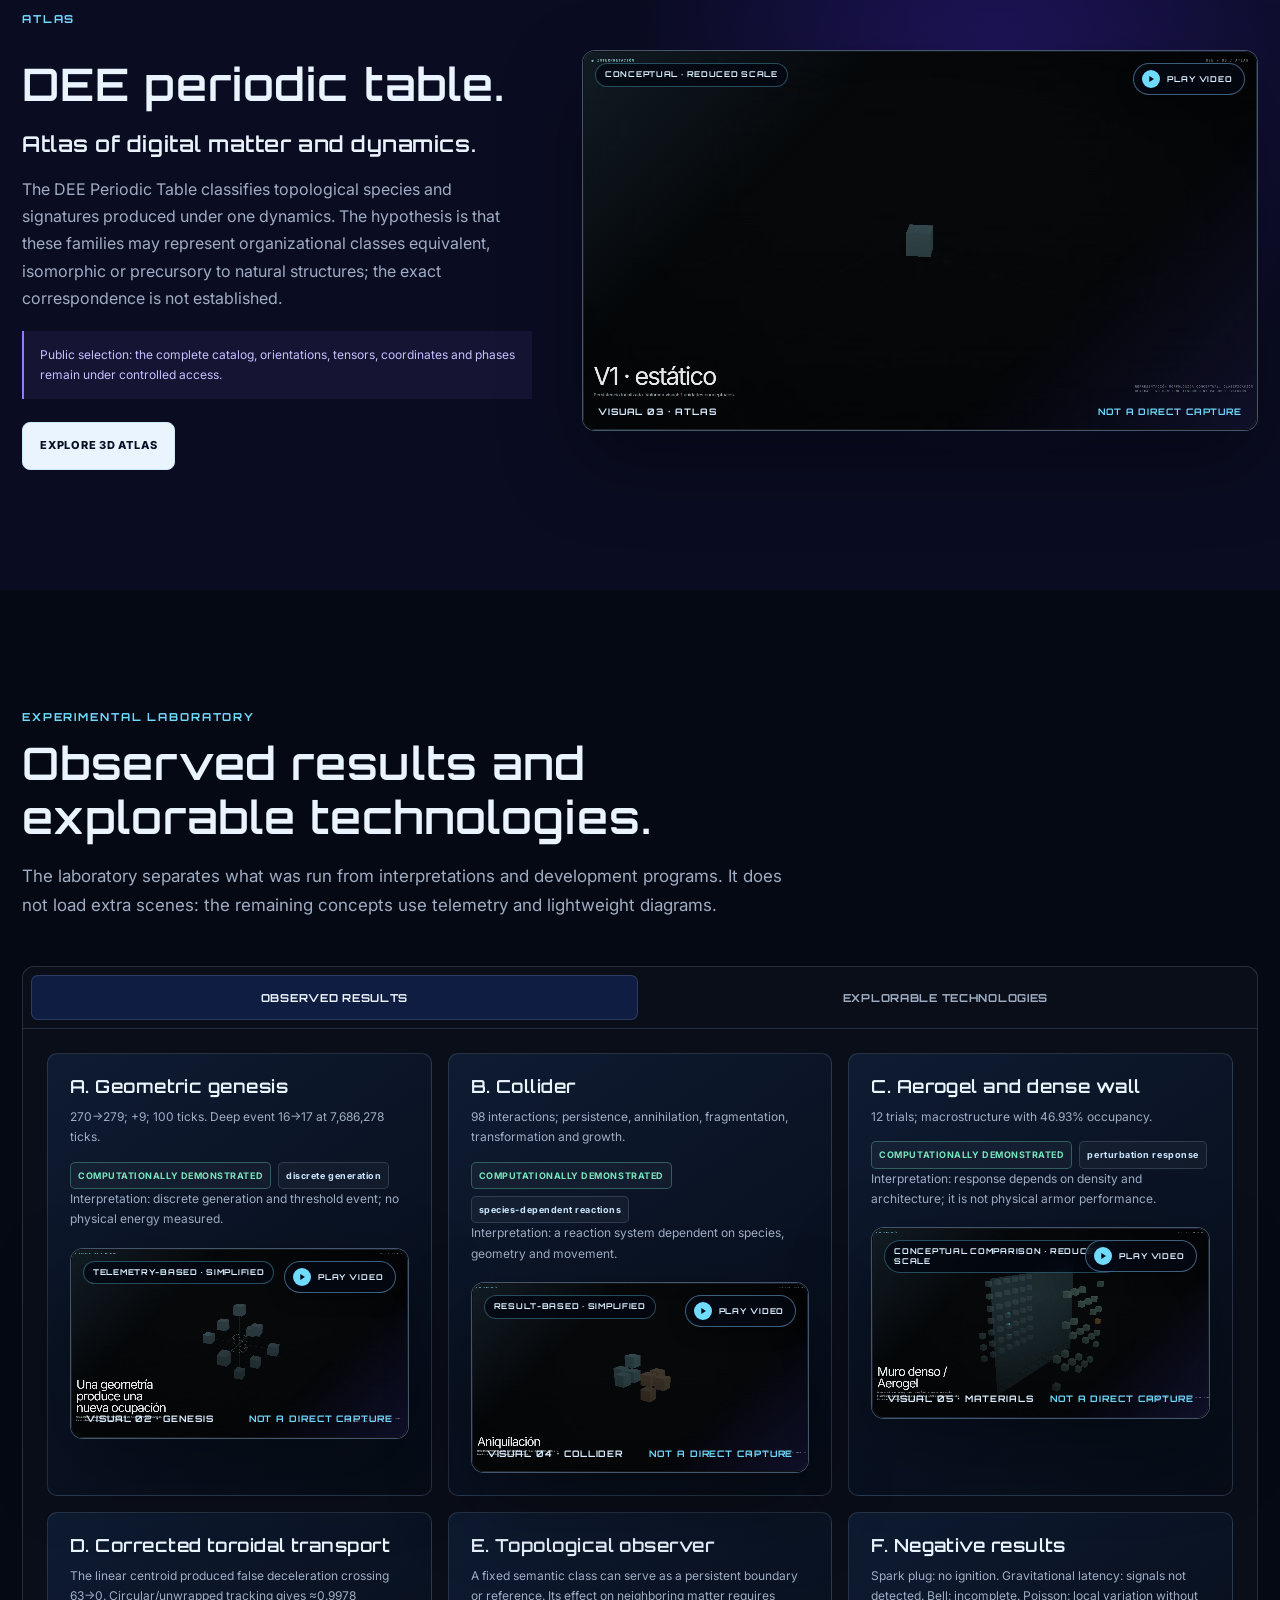
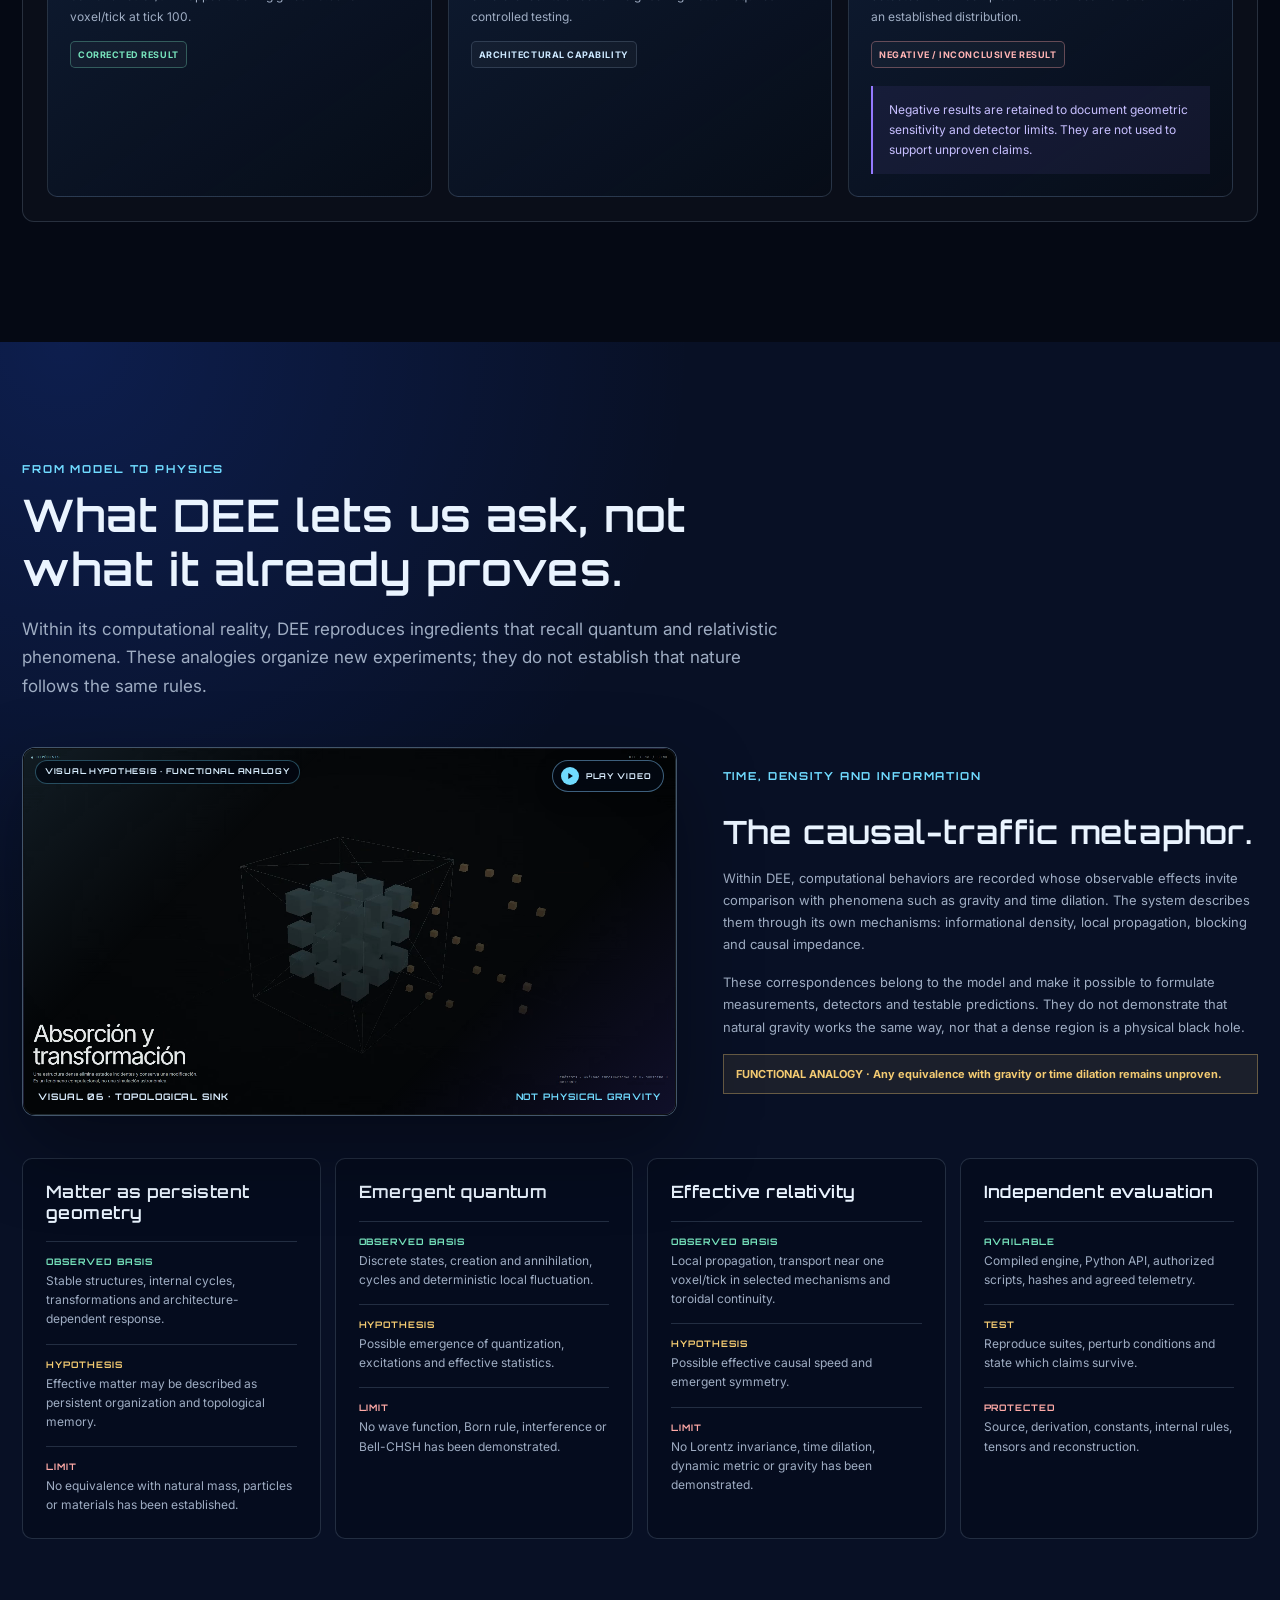
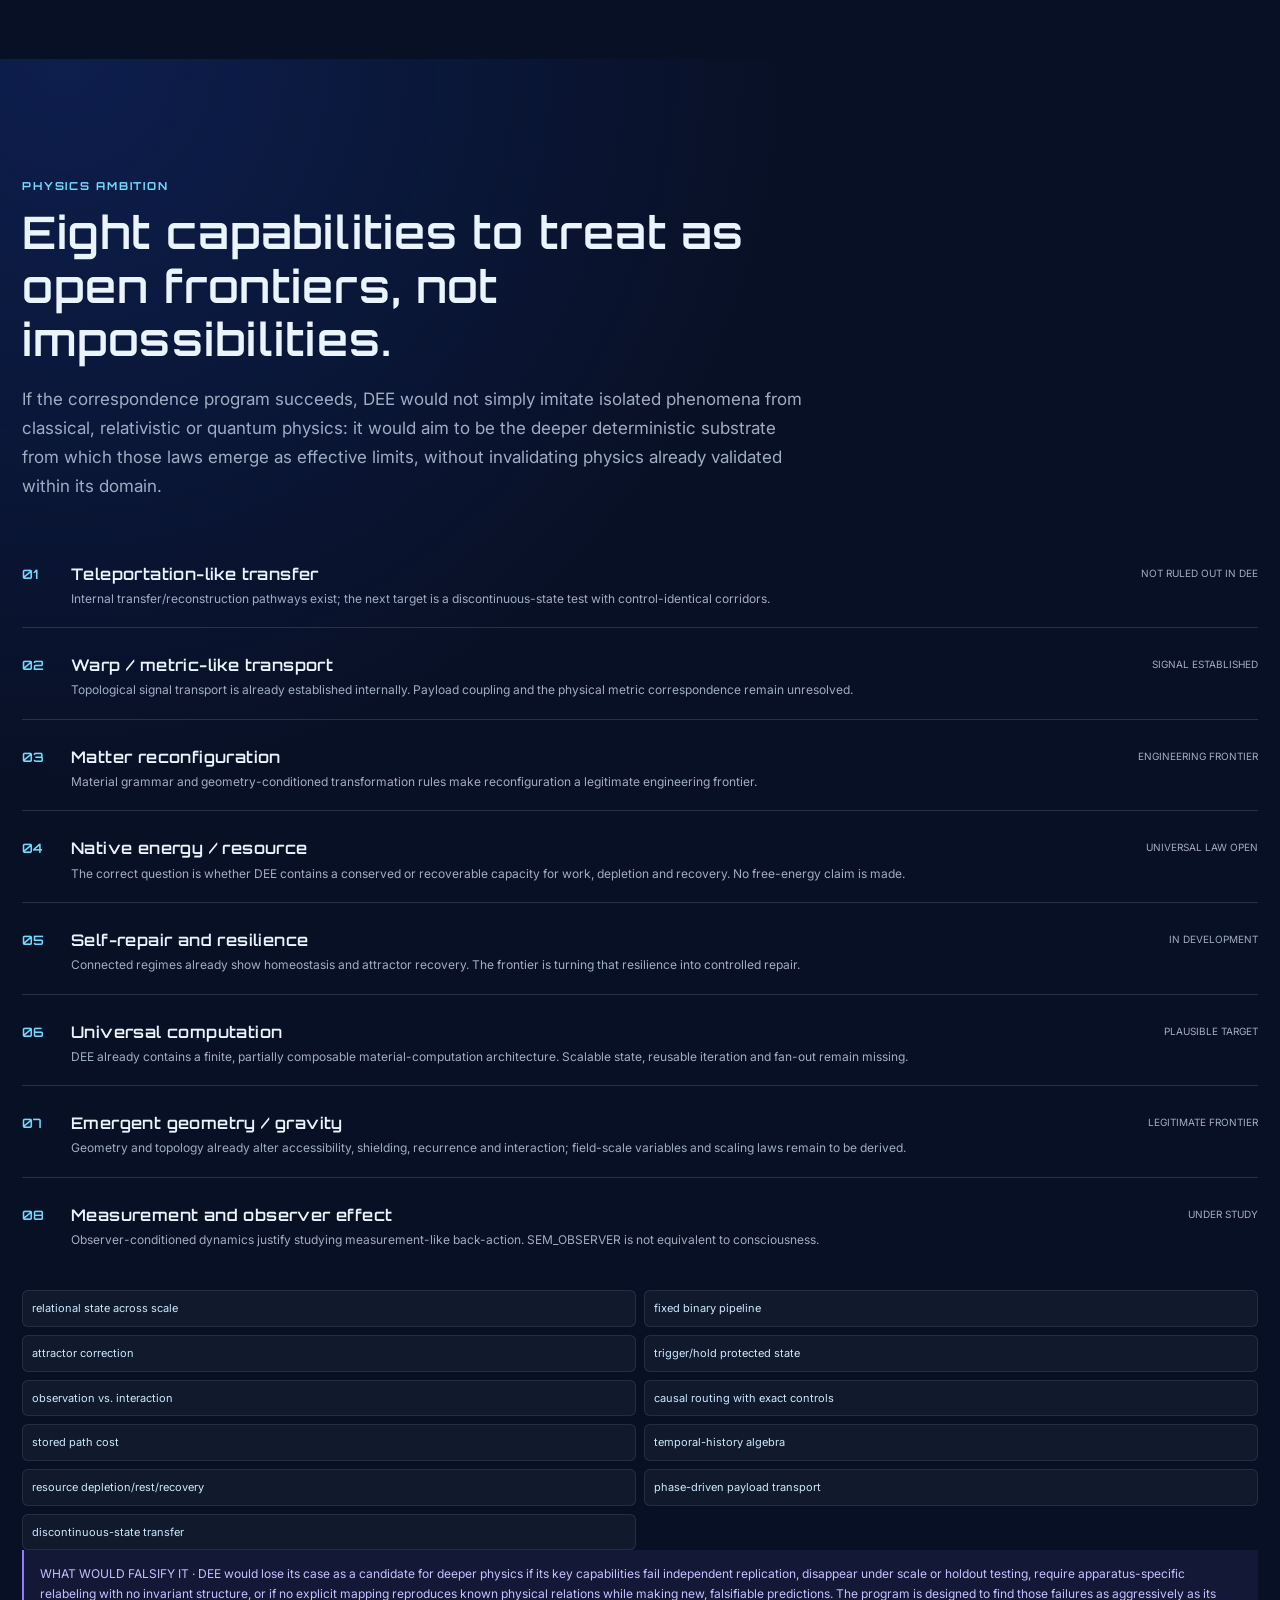
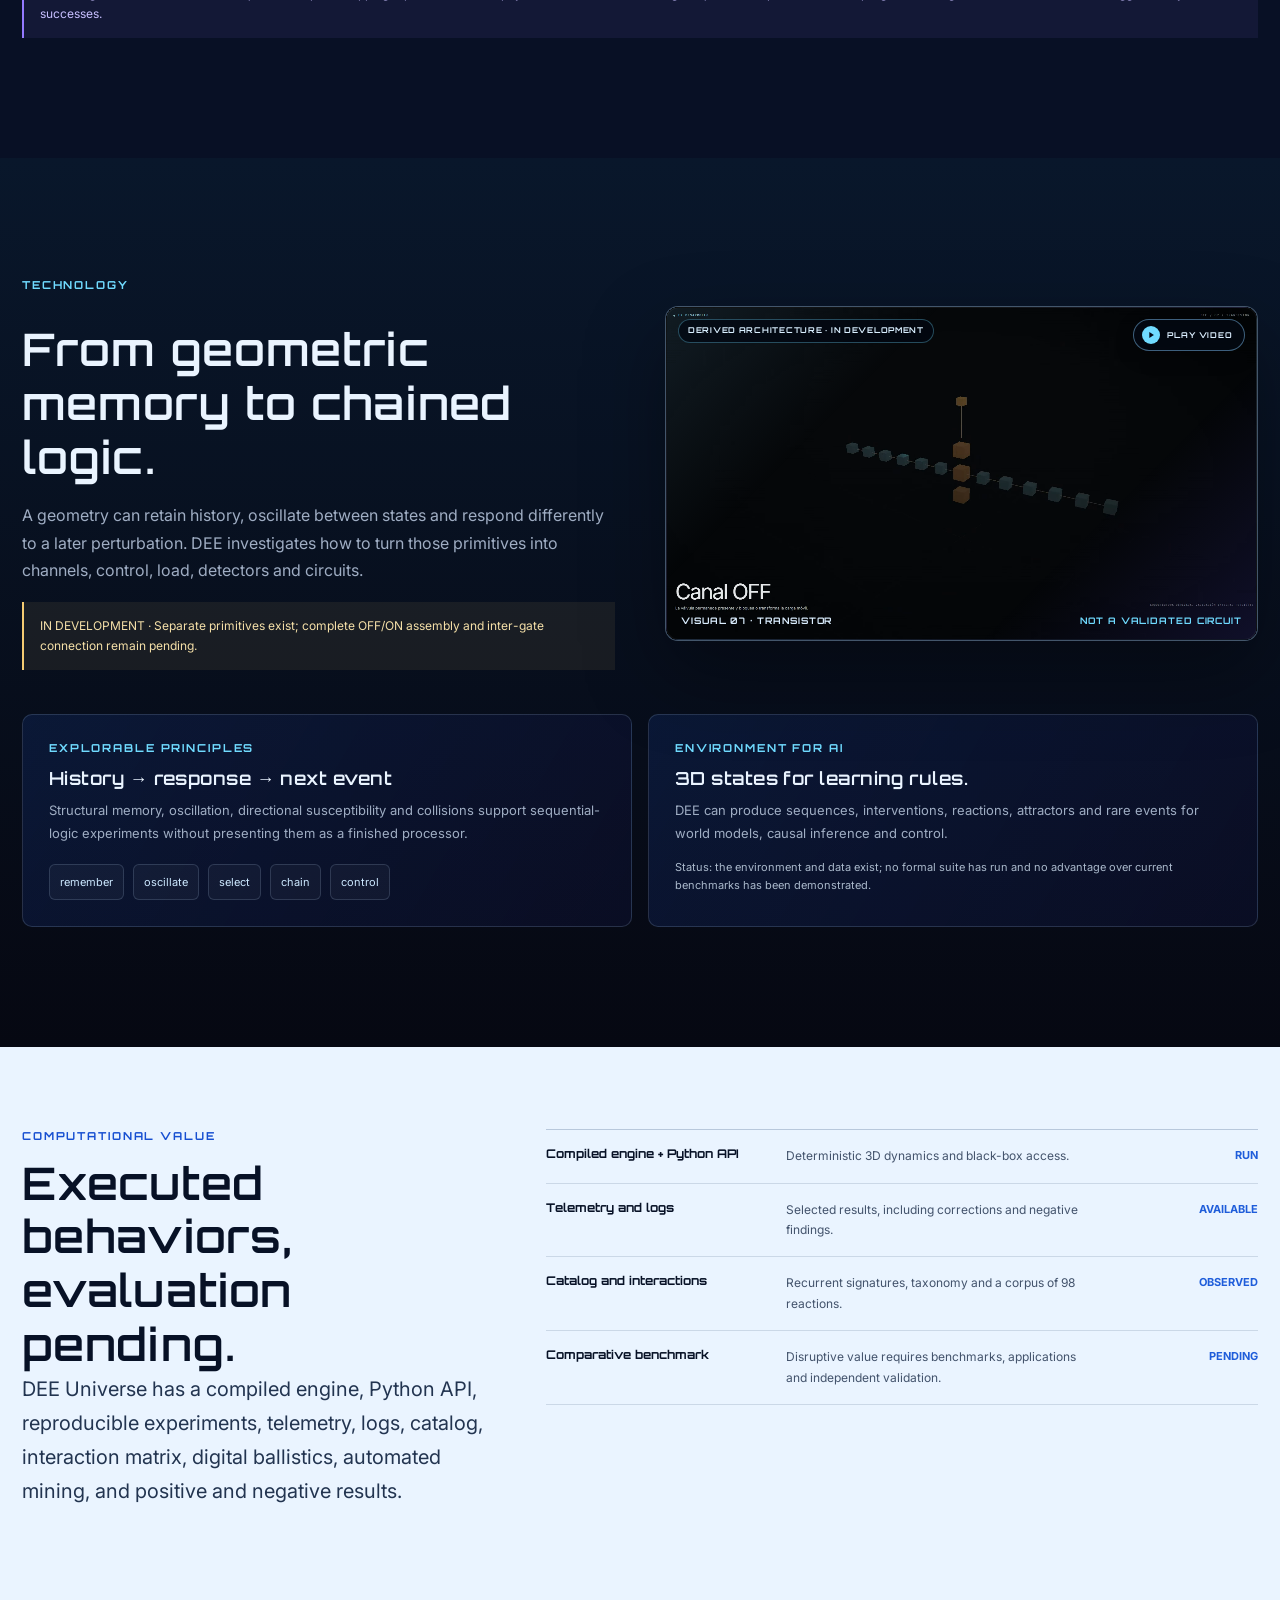
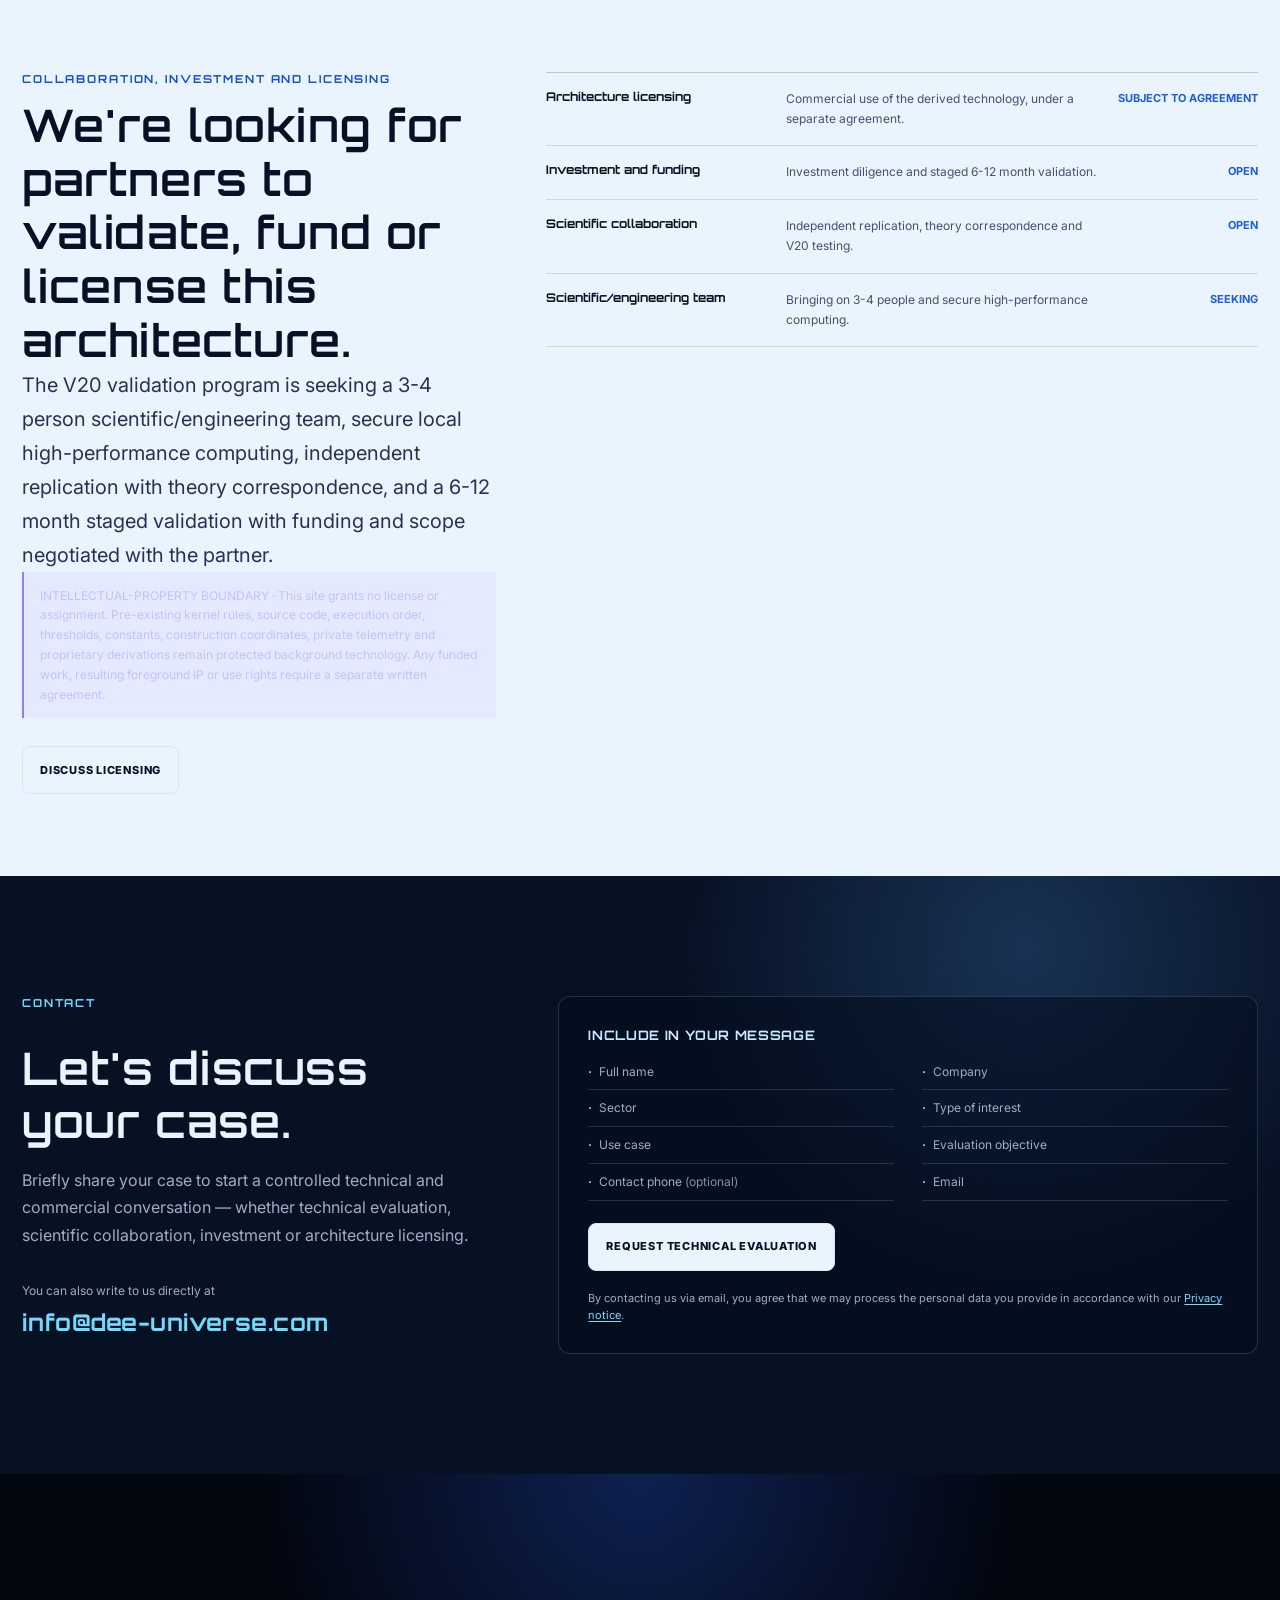
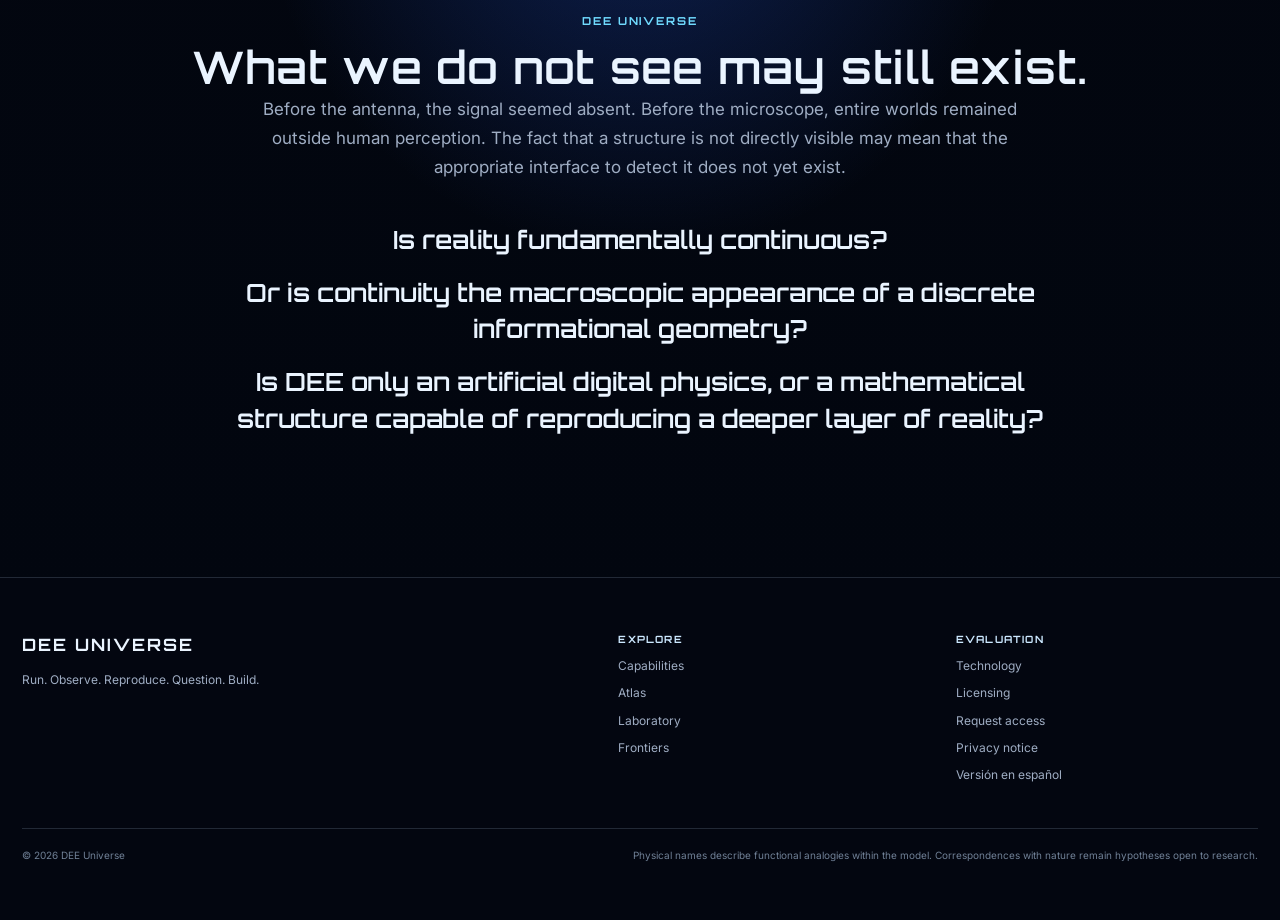
==== commit f8fed239: "Add v25 evidence, open frontiers and licensing sections (ES/EN) Sync Spanish homepage/privacy copy f" ====
--- a/index.html
+++ b/index.html
@@ -3,7 +3,7 @@
 <head>
   <meta charset="utf-8">
   <meta name="viewport" content="width=device-width, initial-scale=1">
-  <meta name="description" content="DEE Universe: protected, reproducible 3D discrete dynamics for independent research.">
+  <meta name="description" content="DEE Universe: discrete informational geometric physics, experimental evidence through v25, and a program open to scientific collaboration, investment and architecture licensing.">
   <title>DEE Universe · Discrete dynamics research</title>
   <link rel="canonical" href="/home">
   <link rel="icon" type="image/svg+xml" href="/favicon.svg?v=2">
@@ -11,7 +11,7 @@
   <link rel="shortcut icon" href="/favicon.ico?v=2">
   <link rel="apple-touch-icon" sizes="180x180" href="/apple-touch-icon.png?v=2">
   <link rel="manifest" href="/site.webmanifest?v=2">
-  <link rel="stylesheet" href="dee-universe.css">
+  <link rel="stylesheet" href="dee-universe.css?v=3">
 </head>
 <body>
   <a class="skip-link" href="#content">Skip to content</a>
@@ -21,7 +21,7 @@
       <img class="brand-logo" src="DEEUniverseLOGOBlanco.png" alt="DEE Universe">
     </a>
     <nav class="main-nav" aria-label="Main navigation">
-      <a href="#dee">DEE</a><a href="#capabilities">Capabilities</a><a href="#atlas">Atlas</a><a href="#laboratory">Laboratory</a><a href="#frontiers">Frontiers</a><a href="#technology">Technology</a><a href="#contact">Contact</a>
+      <a href="#dee">DEE</a><a href="#capabilities">Capabilities</a><a href="#atlas">Atlas</a><a href="#laboratory">Laboratory</a><a href="#frontiers">Frontiers</a><a href="#technology">Technology</a><a href="#engagement">Licensing</a><a href="#contact">Contact</a>
     </nav>
     <div class="header-actions">
       <a class="language-link" href="/home-es" lang="es" aria-label="Ver versión en español">ES</a>
@@ -30,17 +30,26 @@
       <button class="menu-toggle" type="button" aria-label="Open menu" aria-expanded="false" aria-controls="mobile-menu"><svg viewBox="0 0 24 24" aria-hidden="true"><path fill="currentColor" d="M3 6h18v2H3zm0 5h18v2H3zm0 5h18v2H3z"/></svg></button>
     </div>
   </header>
-  <nav class="mobile-menu" id="mobile-menu" aria-label="Mobile navigation"><a href="#dee">DEE</a><a href="#capabilities">Capabilities</a><a href="#atlas">Atlas</a><a href="#laboratory">Laboratory</a><a href="#frontiers">Frontiers</a><a href="#technology">Technology</a><a href="#contact">Contact</a><a href="/privacy">Privacy notice</a></nav>
+  <nav class="mobile-menu" id="mobile-menu" aria-label="Mobile navigation"><a href="#dee">DEE</a><a href="#capabilities">Capabilities</a><a href="#atlas">Atlas</a><a href="#laboratory">Laboratory</a><a href="#frontiers">Frontiers</a><a href="#technology">Technology</a><a href="#engagement">Licensing</a><a href="#contact">Contact</a><a href="/privacy">Privacy notice</a></nav>
 
   <main id="content">
     <section class="hero" id="dee" aria-labelledby="hero-title">
-      <video class="hero-media" autoplay muted loop playsinline aria-label="DEE Universe introduction"><source src="01_dee_universe_hero.webm" type="video/webm"><source src="01_dee_universe_hero.mp4" type="video/mp4"></video><button class="hero-video-trigger" type="button" data-video-open aria-label="Expand DEE Universe introduction video"></button>
+      <video class="hero-media" autoplay muted loop playsinline preload="auto" aria-label="DEE Universe introduction"><source src="01_dee_universe_hero.mp4" type="video/mp4"><source src="01_dee_universe_hero.webm" type="video/webm"></video><button class="hero-video-trigger" type="button" data-video-open aria-label="Expand DEE Universe introduction video"></button>
       <div class="hero-scrim" aria-hidden="true"></div><div class="hero-grid" aria-hidden="true"></div>
-      <div class="hero-content"><div class="hero-kicker">DEE UNIVERSE</div><h1 id="hero-title">New fundamental geometric informational physics.</h1><p class="hero-lead">One protected dynamics. Multiple classes of reproducible three-dimensional behavior. A falsifiable program to investigate whether effective matter, causality, statistics and computation can emerge from discrete informational geometry.</p><p class="disclosure">The computational phenomena shown here were run within DEE Universe. Correspondences with nature are presented only as interpretations or hypotheses open to independent validation.</p><div class="hero-actions"><a class="button button--solid" href="#laboratory" data-open-lab>OPEN EXPERIMENTAL LABORATORY</a><a class="button" href="#contact">REQUEST TECHNICAL ACCESS</a></div></div>
+      <div class="hero-content"><div class="hero-kicker">DEE UNIVERSE</div><div class="hero-visual-note">CONCEPTUAL VISUALIZATION · REDUCED SCALE</div><h1 id="hero-title">New fundamental geometric informational physics.</h1><p class="hero-lead">One protected dynamics. Multiple classes of reproducible three-dimensional behavior. A falsifiable program to investigate whether effective matter, causality, statistics and computation can emerge from discrete informational geometry.</p><p class="disclosure">The computational phenomena shown here were run within DEE Universe. Correspondences with nature are presented only as interpretations or hypotheses open to independent validation.</p><div class="hero-actions"><a class="button button--solid" href="#laboratory" data-open-lab>OPEN EXPERIMENTAL LABORATORY</a><a class="button" href="#contact">REQUEST TECHNICAL ACCESS</a></div></div>
       <div class="thesis-cards" aria-label="From computational fact to theoretical hypothesis"><article class="thesis-card"><span class="eyebrow">Computational fact</span><h3>The discrete substrate</h3><p>The DEE engine operates on a strict discrete Z³ lattice. No physical laws are explicitly programmed and no arbitrary parameters exist. The entire system (thresholds, dynamics and values) derives strictly from a single generative geometric principle.</p></article><article class="thesis-card"><span class="eyebrow">Empirical observation</span><h3>Autonomous emergence</h3><p>Driven exclusively by this single geometric principle, with no external scripting, the initial configurations spontaneously produce complex behaviors. We observe the organic formation of logic gates, continuous fluid-like propagation, thermodynamic decay, the observer effect, and more.</p></article><article class="thesis-card"><span class="eyebrow">Theoretical hypothesis</span><h3>A mirror of nature?</h3><p>These behaviors mimic physical laws at fundamental scales. We hypothesize that relativity and quantum mechanics are emergent properties of this geometric dynamics, and that continued experimentation will reveal their convergence toward classical physics at macroscopic scales. DEE offers the framework to test this paradigm.</p></article></div>
     </section>
 
-    <section class="section gradient-section" aria-labelledby="structure-title"><div class="one-structure"><div class="body-copy"><div class="eyebrow">DEE · one structure</div><h2 id="structure-title">Multiple phenomena, one common dynamics.</h2><p>The layers of physics may be effective descriptions of different regimes rather than separate substances. DEE studies whether matter, interaction, causality and computation can emerge from one shared geometric-informational dynamics.</p><p>A structure can be discrete at a fundamental scale and continuous to a macroscopic observer. DEE assigns no physical size to its voxels: it studies how discrete states produce effective geometries and materials.</p><p class="fact-line">One protected generative principle drives fundamental relations, local conditions and 3D dynamics. Its derivation can be evaluated under controlled access.</p></div><div class="diagram-stack" aria-label="Conceptual diagrams of discrete emergence"><div class="flow-diagram"><div class="flow-node">Discrete<br>states</div><div class="flow-node">Collective<br>patterns</div><div class="flow-node flow-node--accent">Emergent<br>geometries</div><div class="flow-node">Effective<br>surfaces</div><div class="flow-node">Continuous<br>perception</div></div><div class="diagram-label">From discrete to continuous · A conceptual diagram, not a physical scale.</div><div class="flow-diagram"><div class="flow-node">Generative<br>principle</div><div class="flow-node">Fundamental<br>relations</div><div class="flow-node">Local<br>conditions</div><div class="flow-node flow-node--accent">3D<br>dynamics</div><div class="flow-node">Emergent<br>phenomena</div></div><div class="diagram-label">One generative structure · The exact derivation remains protected.</div></div></div></section>
+    <section class="section" id="v25" aria-labelledby="v25-title">
+      <div class="section-head section-head--center"><div class="eyebrow">v25 framework · Evidence through V19</div><h2 id="v25-title">A candidate next-layer physics, not merely a simulator.</h2><p>Earlier briefs deliberately separated computation from external physics; that boundary remains. But "not yet established in our universe" must not be rewritten as "ruled out." DEE is now investigated as a candidate next-layer physical framework, with evidence accumulated through V19 and an ongoing V20 validation program.</p></div>
+      <div class="thesis-cards" aria-label="Highlighted V19 campaign results">
+        <article class="thesis-card"><span class="eyebrow">History-dependent routing</span><h3>The preferred route shifts after a penalty</h3><p>After a route was penalized, the preferred future route shifted away from it in 15 of 15 applicable V19 cases.</p><div class="tag-row"><span class="tag tag--observed">MEASURED INTERNALLY</span></div></article>
+        <article class="thesis-card"><span class="eyebrow">State readout across sizes</span><h3>Consistent classification at three scales</h3><p>V19 obtained 87.5%, 87.5% and 100% correct classification at the three tested sizes.</p><div class="tag-row"><span class="tag">MEASURED · SCALE LAW OPEN</span></div></article>
+        <article class="thesis-card"><span class="eyebrow">Order matters</span><h3>A→B need not equal B→A</h3><p>V19 strengthened evidence that running A then B need not produce the same later behavior as B then A.</p><div class="tag-row"><span class="tag">MEASURED UNDER TESTED APPARATUS</span></div></article>
+      </div>
+    </section>
+
+    <section class="section fabric-section" id="fabric" aria-labelledby="fabric-title"><div class="fabric-intro"><div class="body-copy"><div class="eyebrow">The living fabric of reality</div><h2 id="fabric-title">A reality that changes neighbor by neighbor.</h2><p class="fabric-lead">DEE does not begin with an empty box containing finished objects. It begins with discrete states and local relations, then investigates how propagation, persistent structures, memory and computation can emerge from them.</p><p>This is a narrative way to read the experimental program. It describes what is observed within the engine while keeping possible analogies with nature separate.</p><p class="fact-line">The generative principle and its internal rules remain protected; inputs, outputs, telemetry and results can be tested under controlled evaluation.</p></div><div class="fabric-path" aria-label="Four ideas for understanding DEE's computational fabric"><article><span>01</span><div><h3>Local causality</h3><p>A modification propagates through neighboring relations. Observed transport belongs to the model; it does not demonstrate instantaneous action in nature.</p></div></article><article><span>02</span><div><h3>Operational time</h3><p>DEE counts change through ticks and events. The “causal traffic” metaphor helps formulate experiments; it does not prove physical time dilation.</p></div></article><article><span>03</span><div><h3>Topological memory</h3><p>Persistent structures, A↔B cycles and history-dependent responses make it possible to study how geometry can retain information.</p></div></article><article><span>04</span><div><h3>Chained logic</h3><p>Conditional genesis, cavities and interactions provide primitives through which one event may change the next. The complete circuit remains in development.</p></div></article></div></div><div class="fabric-summary" aria-label="From discrete dynamics to emergent phenomena"><span>Discrete states</span><i aria-hidden="true">→</i><span>Local relations</span><i aria-hidden="true">→</i><span>History and memory</span><i aria-hidden="true">→</i><span>Emergent geometries</span><i aria-hidden="true">→</i><span>Testable hypotheses</span></div></section>
 
     <section class="section system-section" aria-labelledby="system-title"><div class="system-grid"><div class="spec-panel"><div class="eyebrow">What is DEE Universe</div><h2 id="system-title">A reproducible discrete 3D engine.</h2><p>DEE Universe is a three-dimensional engine of discrete, deterministic, local, toroidal, tick-synchronized dynamics, compiled in C++ and accessible through Python.</p><div class="spec-list" aria-label="Observable behaviors"><span>persist</span><span>oscillate</span><span>propagate</span><span>transform</span><span>fragment</span><span>interact</span><span>form materials</span><span>enter cycles</span></div></div><div><div class="eyebrow">Reading levels</div><div class="levels"><article class="level"><span class="level-num">01</span><div><h3>Computational result</h3><p>Run within DEE and supported by script, telemetry or log. This is the verifiable layer of the page.</p></div></article><article class="level"><span class="level-num">02</span><div><h3>DEE interpretation</h3><p>A function observed within the computational reality of the system; it does not establish its correspondence with nature.</p></div></article><article class="level"><span class="level-num">03</span><div><h3>Physical hypothesis</h3><p>A possible natural analogy or correspondence requiring an external protocol, replication and independent comparison.</p></div></article><article class="level"><span class="level-num">04</span><div><h3>Protected boundary</h3><p>The kernel is a black box: inputs, outputs, telemetry and results can be evaluated without publishing proprietary rules.</p></div></article></div></div></div></section>
 
@@ -53,38 +62,63 @@
       <article class="capability" role="button" tabindex="0" aria-expanded="false"><span class="capability-num">06 · MINING</span><h3>Self-organization and mining</h3><p>1,078→391; 22 components. 6,860→6,488; nine signatures.</p><div class="capability-detail"><div><p>The black box identifies taxonomies, attractors, datasets and recurrent species. It is not a validated universal periodic table.</p></div></div><span class="capability-arrow" aria-hidden="true">+</span></article>
     </div></section>
 
-    <section class="section atlas-section" id="atlas" aria-labelledby="atlas-title"><div class="atlas-layout"><div class="atlas-copy"><div class="eyebrow">Atlas</div><h2 id="atlas-title">DEE periodic table.</h2><h3>Atlas of digital matter and dynamics.</h3><p>The DEE Periodic Table classifies topological species and signatures produced under one dynamics. The hypothesis is that these families may represent organizational classes equivalent, isomorphic or precursory to natural structures; the exact correspondence is not established.</p><div class="public-note">Public selection: the complete catalog, orientations, tensors, coordinates and phases remain under controlled access.</div><div class="button-row"><button class="button button--solid" type="button" data-atlas-open>EXPLORE 3D ATLAS</button></div></div><div class="visual-frame"><video muted autoplay loop playsinline aria-label="Conceptual visual of the DEE Periodic Atlas"><source src="03_dee_periodic_atlas.webm" type="video/webm"><source src="03_dee_periodic_atlas.mp4" type="video/mp4"></video><div class="visual-meta"><span>VISUAL 03 · ATLAS</span><span>PUBLIC SELECTION</span></div></div></div></section>
+    <section class="section atlas-section" id="atlas" aria-labelledby="atlas-title"><div class="atlas-layout"><div class="atlas-copy"><div class="eyebrow">Atlas</div><h2 id="atlas-title">DEE periodic table.</h2><h3>Atlas of digital matter and dynamics.</h3><p>The DEE Periodic Table classifies topological species and signatures produced under one dynamics. The hypothesis is that these families may represent organizational classes equivalent, isomorphic or precursory to natural structures; the exact correspondence is not established.</p><div class="public-note">Public selection: the complete catalog, orientations, tensors, coordinates and phases remain under controlled access.</div><div class="button-row"><button class="button button--solid" type="button" data-atlas-open>EXPLORE 3D ATLAS</button></div></div><div class="visual-frame" data-visual-type="CONCEPTUAL · REDUCED SCALE"><video muted autoplay loop playsinline preload="metadata" aria-label="Conceptual visual of the DEE Periodic Atlas"><source src="03_dee_periodic_atlas.mp4" type="video/mp4"><source src="03_dee_periodic_atlas.webm" type="video/webm"></video><div class="visual-meta"><span>VISUAL 03 · ATLAS</span><span>NOT A DIRECT CAPTURE</span></div></div></div></section>
 
     <section class="section lab-section" id="laboratory" aria-labelledby="lab-title"><div class="section-head"><div class="eyebrow">Experimental laboratory</div><h2 id="lab-title">Observed results and explorable technologies.</h2><p>The laboratory separates what was run from interpretations and development programs. It does not load extra scenes: the remaining concepts use telemetry and lightweight diagrams.</p></div><div class="tabs"><div class="tab-list" role="tablist" aria-label="Laboratory views"><button class="tab" id="tab-observed" role="tab" aria-selected="true" aria-controls="panel-observed">OBSERVED RESULTS</button><button class="tab" id="tab-technologies" role="tab" aria-selected="false" aria-controls="panel-technologies" tabindex="-1">EXPLORABLE TECHNOLOGIES</button></div><div class="tab-panel" id="panel-observed" role="tabpanel" aria-labelledby="tab-observed"><div class="experiment-grid">
-      <article class="experiment experiment--wide"><div><h3>A. Geometric genesis</h3><p>270→279; +9; 100 ticks. Deep event 16→17 at 7,686,278 ticks.</p><div class="tag-row"><span class="tag tag--observed">COMPUTATIONALLY DEMONSTRATED</span><span class="tag">discrete generation</span></div><p>Interpretation: discrete generation and threshold event; no physical energy measured.</p></div><div class="visual-frame"><video muted autoplay loop playsinline aria-label="DEE geometric genesis"><source src="02_geometric_genesis.webm" type="video/webm"><source src="02_geometric_genesis.mp4" type="video/mp4"></video><div class="visual-meta"><span>VISUAL 02 · GENESIS</span><span>100 TICKS</span></div></div></article>
-      <article class="experiment experiment--wide"><div><h3>B. Collider</h3><p>98 interactions; persistence, annihilation, fragmentation, transformation and growth.</p><div class="tag-row"><span class="tag tag--observed">COMPUTATIONALLY DEMONSTRATED</span><span class="tag">species-dependent reactions</span></div><p>Interpretation: a reaction system dependent on species, geometry and movement.</p></div><div class="visual-frame"><video muted autoplay loop playsinline aria-label="DEE topological collider"><source src="04_topological_collider.webm" type="video/webm"><source src="04_topological_collider.mp4" type="video/mp4"></video><div class="visual-meta"><span>VISUAL 04 · COLLIDER</span><span>98 INTERACTIONS</span></div></div></article>
-      <article class="experiment experiment--wide"><div><h3>C. Aerogel and dense wall</h3><p>12 trials; macrostructure with 46.93% occupancy.</p><div class="tag-row"><span class="tag tag--observed">COMPUTATIONALLY DEMONSTRATED</span><span class="tag">perturbation response</span></div><p>Interpretation: response depends on density and architecture; it is not physical armor performance.</p></div><div class="visual-frame"><video muted autoplay loop playsinline aria-label="Aerogel versus dense wall"><source src="05_aerogel_dense_wall.webm" type="video/webm"><source src="05_aerogel_dense_wall.mp4" type="video/mp4"></video><div class="visual-meta"><span>VISUAL 05 · MATERIALS</span><span>12 TRIALS</span></div></div></article>
+      <article class="experiment experiment--wide"><div><h3>A. Geometric genesis</h3><p>270→279; +9; 100 ticks. Deep event 16→17 at 7,686,278 ticks.</p><div class="tag-row"><span class="tag tag--observed">COMPUTATIONALLY DEMONSTRATED</span><span class="tag">discrete generation</span></div><p>Interpretation: discrete generation and threshold event; no physical energy measured.</p></div><div class="visual-frame" data-visual-type="TELEMETRY-BASED · SIMPLIFIED"><video muted autoplay loop playsinline preload="metadata" aria-label="DEE geometric genesis"><source src="02_geometric_genesis.mp4" type="video/mp4"><source src="02_geometric_genesis.webm" type="video/webm"></video><div class="visual-meta"><span>VISUAL 02 · GENESIS</span><span>NOT A DIRECT CAPTURE</span></div></div></article>
+      <article class="experiment experiment--wide"><div><h3>B. Collider</h3><p>98 interactions; persistence, annihilation, fragmentation, transformation and growth.</p><div class="tag-row"><span class="tag tag--observed">COMPUTATIONALLY DEMONSTRATED</span><span class="tag">species-dependent reactions</span></div><p>Interpretation: a reaction system dependent on species, geometry and movement.</p></div><div class="visual-frame" data-visual-type="RESULT-BASED · SIMPLIFIED"><video muted autoplay loop playsinline preload="metadata" aria-label="DEE topological collider"><source src="04_topological_collider.mp4" type="video/mp4"><source src="04_topological_collider.webm" type="video/webm"></video><div class="visual-meta"><span>VISUAL 04 · COLLIDER</span><span>NOT A DIRECT CAPTURE</span></div></div></article>
+      <article class="experiment experiment--wide"><div><h3>C. Aerogel and dense wall</h3><p>12 trials; macrostructure with 46.93% occupancy.</p><div class="tag-row"><span class="tag tag--observed">COMPUTATIONALLY DEMONSTRATED</span><span class="tag">perturbation response</span></div><p>Interpretation: response depends on density and architecture; it is not physical armor performance.</p></div><div class="visual-frame" data-visual-type="CONCEPTUAL COMPARISON · REDUCED SCALE"><video muted autoplay loop playsinline preload="metadata" aria-label="Aerogel versus dense wall"><source src="05_aerogel_dense_wall.mp4" type="video/mp4"><source src="05_aerogel_dense_wall.webm" type="video/webm"></video><div class="visual-meta"><span>VISUAL 05 · MATERIALS</span><span>NOT A DIRECT CAPTURE</span></div></div></article>
       <article class="experiment"><div><h3>D. Corrected toroidal transport</h3><p>The linear centroid produced false deceleration crossing 63→0. Circular/unwrapped tracking gives ≈0.9978 voxel/tick at tick 100.</p><div class="tag-row"><span class="tag tag--observed">CORRECTED RESULT</span></div></div></article>
       <article class="experiment"><div><h3>E. Topological observer</h3><p>A fixed semantic class can serve as a persistent boundary or reference. Its effect on neighboring matter requires controlled testing.</p><div class="tag-row"><span class="tag">ARCHITECTURAL CAPABILITY</span></div></div></article>
       <article class="experiment experiment--wide"><div><h3>F. Negative results</h3><p>Spark plug: no ignition. Gravitational latency: signals not detected. Bell: incomplete. Poisson: local variation without an established distribution.</p><div class="tag-row"><span class="tag tag--negative">NEGATIVE / INCONCLUSIVE RESULT</span></div></div><div class="public-note">Negative results are retained to document geometric sensitivity and detector limits. They are not used to support unproven claims.</div></article>
     </div></div><div class="tab-panel" id="panel-technologies" role="tabpanel" aria-labelledby="tab-technologies" hidden><div class="lab-list"><article class="lab-line"><strong>01</strong><div><h3>Geometric logic</h3><p>Conditional genesis and a specific AND to study gates, circuits and geometry-based control.</p></div><span>SEPARATE PRIMITIVES</span></article><article class="lab-line"><strong>02</strong><div><h3>Collision computation</h3><p>Interactions as selection and transformation operations; circuit composition remains pending.</p></div><span>CORPUS AVAILABLE</span></article><article class="lab-line"><strong>03</strong><div><h3>Materials and temporal systems</h3><p>Walls, aerogel, ballistics, oscillators and deep events to study topologies, clocks and thresholds.</p></div><span>RESEARCH</span></article><article class="lab-line"><strong>04</strong><div><h3>Automated discovery</h3><p>Soup, explorer and mining for species search, AI-assisted design and state taxonomy.</p></div><span>DEMONSTRATED WITH LIMITS</span></article><article class="lab-line"><strong>05</strong><div><h3>Active-domain engine</h3><p>A reduced-volume and time prototype for selective spatial simulation.</p></div><span>EQUIVALENCE PENDING</span></article></div></div></div></section>
 
-    <section class="section frontier-section" id="frontiers" aria-labelledby="frontiers-title"><div class="section-head"><div class="eyebrow">Research frontiers</div><h2 id="frontiers-title">Advanced hypotheses, separated from evidence.</h2><p>The program's central statement is cautious: within its own computational reality, DEE reproduces structural ingredients that recall quantum and relativistic phenomena. This warrants experiments; it does not derive natural physics.</p></div><div class="frontier-grid">
-      <article class="frontier"><h3>Emergent quantum</h3><div class="claim"><span class="claim-label claim-label--base">OBSERVED BASIS</span><p>Discrete states and ticks; creation and annihilation; internal cycles; deterministic local fluctuation.</p></div><div class="claim"><span class="claim-label claim-label--hypothesis">HYPOTHESIS</span><p>Possible emergence of quantization, excitations and effective statistics.</p></div><div class="claim"><span class="claim-label claim-label--limit">LIMIT</span><p>No wave function, amplitudes, Born rule, interference or Bell-CHSH has been demonstrated.</p></div></article>
-      <article class="frontier"><h3>Effective relativity</h3><div class="claim"><span class="claim-label claim-label--base">OBSERVED BASIS</span><p>Local propagation, ≈1 voxel/tick in selected mechanisms and toroidal continuity.</p></div><div class="claim"><span class="claim-label claim-label--hypothesis">HYPOTHESIS</span><p>Possible effective causal speed and emergent symmetry.</p></div><div class="claim"><span class="claim-label claim-label--limit">LIMIT</span><p>No Lorentz invariance, time dilation, dynamic metric, gravity or warp has been demonstrated.</p></div></article>
-      <article class="frontier"><h3>Topological observer</h3><div class="claim"><span class="claim-label claim-label--base">OBSERVED BASIS</span><p>A persistent semantic state used as a reference or boundary.</p></div><div class="claim"><span class="claim-label claim-label--hypothesis">HYPOTHESIS</span><p>Possible pinning, analogous decoherence, topological Zeno effect or measurement apparatus.</p></div><div class="claim"><span class="claim-label claim-label--limit">LIMIT</span><p>No consciousness, quantum collapse or “stopped time” is demonstrated.</p></div></article>
-      <article class="frontier"><h3>Active vacuum and lazy domain</h3><div class="claim"><span class="claim-label claim-label--base">OBSERVED BASIS</span><p>Activity concentrates around matter and causal networks; a prototype reduced the domain.</p></div><div class="claim"><span class="claim-label claim-label--hypothesis">HYPOTHESIS</span><p>Possible selective spatial-simulation architecture and active-vacuum cost.</p></div><div class="claim"><span class="claim-label claim-label--limit">LIMIT</span><p>Physical and mathematical equivalence with the complete universe is not established.</p></div></article>
-      <article class="frontier"><h3>Reframing questions</h3><div class="claim"><span class="claim-label claim-label--base">OBSERVED BASIS</span><p>A discrete theory may not represent a continuous entity as primitive.</p></div><div class="claim"><span class="claim-label claim-label--hypothesis">HYPOTHESIS</span><p>Some phenomena may emerge under another description or require another observable.</p></div><div class="claim"><span class="claim-label claim-label--limit">LIMIT</span><p>This is not used to discard negative results: it must produce a measurable alternative prediction.</p></div></article>
-      <article class="frontier"><h3>Evaluation protocol</h3><div class="claim"><span class="claim-label claim-label--base">AVAILABLE</span><p>Signed wheel, Python API, authorized scripts, hashes and agreed telemetry under controlled evaluation.</p></div><div class="claim"><span class="claim-label claim-label--hypothesis">REQUEST</span><p>Reproduce a suite, perturb conditions and state which claims survive.</p></div><div class="claim"><span class="claim-label claim-label--limit">PROTECTED</span><p>Source, derivation, constants, transition rules, tensors and reconstruction procedures.</p></div></article>
+    <section class="section frontier-section" id="frontiers" aria-labelledby="frontiers-title"><div class="section-head"><div class="eyebrow">From model to physics</div><h2 id="frontiers-title">What DEE lets us ask, not what it already proves.</h2><p>Within its computational reality, DEE reproduces ingredients that recall quantum and relativistic phenomena. These analogies organize new experiments; they do not establish that nature follows the same rules.</p></div><div class="frontier-feature"><div class="visual-frame" data-visual-type="VISUAL HYPOTHESIS · FUNCTIONAL ANALOGY"><video muted autoplay loop playsinline preload="metadata" aria-label="Conceptual interpretation of a topological sink"><source src="06_topological_black_hole.mp4" type="video/mp4"><source src="06_topological_black_hole.webm" type="video/webm"></video><div class="visual-meta"><span>VISUAL 06 · TOPOLOGICAL SINK</span><span>NOT PHYSICAL GRAVITY</span></div></div><div class="frontier-feature-copy"><div class="eyebrow">Time, density and information</div><h3>The causal-traffic metaphor.</h3><p>Within DEE, computational behaviors are recorded whose observable effects invite comparison with phenomena such as gravity and time dilation. The system describes them through its own mechanisms: informational density, local propagation, blocking and causal impedance.</p><p>These correspondences belong to the model and make it possible to formulate measurements, detectors and testable predictions. They do not demonstrate that natural gravity works the same way, nor that a dense region is a physical black hole.</p><div class="permanent-label">FUNCTIONAL ANALOGY · Any equivalence with gravity or time dilation remains unproven.</div></div></div><div class="frontier-grid frontier-grid--compact">
+      <article class="frontier"><h3>Matter as persistent geometry</h3><div class="claim"><span class="claim-label claim-label--base">OBSERVED BASIS</span><p>Stable structures, internal cycles, transformations and architecture-dependent response.</p></div><div class="claim"><span class="claim-label claim-label--hypothesis">HYPOTHESIS</span><p>Effective matter may be described as persistent organization and topological memory.</p></div><div class="claim"><span class="claim-label claim-label--limit">LIMIT</span><p>No equivalence with natural mass, particles or materials has been established.</p></div></article>
+      <article class="frontier"><h3>Emergent quantum</h3><div class="claim"><span class="claim-label claim-label--base">OBSERVED BASIS</span><p>Discrete states, creation and annihilation, cycles and deterministic local fluctuation.</p></div><div class="claim"><span class="claim-label claim-label--hypothesis">HYPOTHESIS</span><p>Possible emergence of quantization, excitations and effective statistics.</p></div><div class="claim"><span class="claim-label claim-label--limit">LIMIT</span><p>No wave function, Born rule, interference or Bell-CHSH has been demonstrated.</p></div></article>
+      <article class="frontier"><h3>Effective relativity</h3><div class="claim"><span class="claim-label claim-label--base">OBSERVED BASIS</span><p>Local propagation, transport near one voxel/tick in selected mechanisms and toroidal continuity.</p></div><div class="claim"><span class="claim-label claim-label--hypothesis">HYPOTHESIS</span><p>Possible effective causal speed and emergent symmetry.</p></div><div class="claim"><span class="claim-label claim-label--limit">LIMIT</span><p>No Lorentz invariance, time dilation, dynamic metric or gravity has been demonstrated.</p></div></article>
+      <article class="frontier"><h3>Independent evaluation</h3><div class="claim"><span class="claim-label claim-label--base">AVAILABLE</span><p>Compiled engine, Python API, authorized scripts, hashes and agreed telemetry.</p></div><div class="claim"><span class="claim-label claim-label--hypothesis">TEST</span><p>Reproduce suites, perturb conditions and state which claims survive.</p></div><div class="claim"><span class="claim-label claim-label--limit">PROTECTED</span><p>Source, derivation, constants, internal rules, tensors and reconstruction.</p></div></article>
     </div></section>
 
-    <section class="section interpretations-section" aria-labelledby="interpretations-title"><div class="interpretation-layout"><div class="visual-frame"><video muted autoplay loop playsinline aria-label="Topological black-hole interpretation"><source src="06_topological_black_hole.webm" type="video/webm"><source src="06_topological_black_hole.mp4" type="video/mp4"></video><div class="visual-meta"><span>VISUAL 06 · TOPOLOGICAL SINK</span><span>FUNCTIONAL ANALOGY</span></div></div><div class="interpretation-copy"><div class="eyebrow">Physical interpretations</div><h2 id="interpretations-title">DEE phenomena and functional analogies.</h2><p>A physical name describes an observed function within the model, not an established natural correspondence.</p><div class="permanent-label">TOPOLOGICAL BLACK HOLE · Functional analogy; no physical gravity demonstrated.</div><div class="interpretation-list"><article><h3>Topological sink</h3><p>Phenomenon: incident residues 14→0; central structure 125→126. DEE interpretation: a discrete information sink.</p></article><article><h3>Topological boiling</h3><p>Alternation between two states after a perturbation: stored periodic activity; a possible excited phase or confined vibration.</p></article><article><h3>Inertia crystallization</h3><p>195→442; largest structure 167 in 40 ticks. A mobile condition activates expansion and reorganization.</p></article></div></div></div></section>
+    <section class="section frontier-section" id="open-frontiers" aria-labelledby="open-frontiers-title">
+      <div class="section-head"><div class="eyebrow">Physics ambition</div><h2 id="open-frontiers-title">Eight capabilities to treat as open frontiers, not impossibilities.</h2><p>If the correspondence program succeeds, DEE would not simply imitate isolated phenomena from classical, relativistic or quantum physics: it would aim to be the deeper deterministic substrate from which those laws emerge as effective limits, without invalidating physics already validated within its domain.</p></div>
+      <div class="lab-list" aria-label="Eight open frontiers of the DEE program">
+        <article class="lab-line"><strong>01</strong><div><h3>Teleportation-like transfer</h3><p>Internal transfer/reconstruction pathways exist; the next target is a discontinuous-state test with control-identical corridors.</p></div><span>NOT RULED OUT IN DEE</span></article>
+        <article class="lab-line"><strong>02</strong><div><h3>Warp / metric-like transport</h3><p>Topological signal transport is already established internally. Payload coupling and the physical metric correspondence remain unresolved.</p></div><span>SIGNAL ESTABLISHED</span></article>
+        <article class="lab-line"><strong>03</strong><div><h3>Matter reconfiguration</h3><p>Material grammar and geometry-conditioned transformation rules make reconfiguration a legitimate engineering frontier.</p></div><span>ENGINEERING FRONTIER</span></article>
+        <article class="lab-line"><strong>04</strong><div><h3>Native energy / resource</h3><p>The correct question is whether DEE contains a conserved or recoverable capacity for work, depletion and recovery. No free-energy claim is made.</p></div><span>UNIVERSAL LAW OPEN</span></article>
+        <article class="lab-line"><strong>05</strong><div><h3>Self-repair and resilience</h3><p>Connected regimes already show homeostasis and attractor recovery. The frontier is turning that resilience into controlled repair.</p></div><span>IN DEVELOPMENT</span></article>
+        <article class="lab-line"><strong>06</strong><div><h3>Universal computation</h3><p>DEE already contains a finite, partially composable material-computation architecture. Scalable state, reusable iteration and fan-out remain missing.</p></div><span>PLAUSIBLE TARGET</span></article>
+        <article class="lab-line"><strong>07</strong><div><h3>Emergent geometry / gravity</h3><p>Geometry and topology already alter accessibility, shielding, recurrence and interaction; field-scale variables and scaling laws remain to be derived.</p></div><span>LEGITIMATE FRONTIER</span></article>
+        <article class="lab-line"><strong>08</strong><div><h3>Measurement and observer effect</h3><p>Observer-conditioned dynamics justify studying measurement-like back-action. SEM_OBSERVER is not equivalent to consciousness.</p></div><span>UNDER STUDY</span></article>
+      </div>
+      <div class="spec-list" aria-label="V20 program tests"><span>relational state across scale</span><span>fixed binary pipeline</span><span>attractor correction</span><span>trigger/hold protected state</span><span>observation vs. interaction</span><span>causal routing with exact controls</span><span>stored path cost</span><span>temporal-history algebra</span><span>resource depletion/rest/recovery</span><span>phase-driven payload transport</span><span>discontinuous-state transfer</span></div>
+      <div class="public-note">WHAT WOULD FALSIFY IT · DEE would lose its case as a candidate for deeper physics if its key capabilities fail independent replication, disappear under scale or holdout testing, require apparatus-specific relabeling with no invariant structure, or if no explicit mapping reproduces known physical relations while making new, falsifiable predictions. The program is designed to find those failures as aggressively as its successes.</div>
+    </section>
 
-    <section class="section technology-section" id="technology" aria-labelledby="technology-title"><div class="technology-layout"><div class="technology-copy"><div class="eyebrow">Technology</div><h2 id="technology-title">Topological switching in development.</h2><p>An architecture based on channel, block, control, load and detector. Its separate components have been observed; OFF/ON assembly and inter-gate connection remain pending.</p><div class="public-note">DERIVED ARCHITECTURE · Integrated validation pending. The visual shows simplified public geometries.</div></div><div class="visual-frame"><video muted autoplay loop playsinline aria-label="Conceptual topological transistor"><source src="07_topological_transistor.webm" type="video/webm"><source src="07_topological_transistor.mp4" type="video/mp4"></video><div class="visual-meta"><span>VISUAL 07 · TRANSISTOR</span><span>CONCEPTUAL OFF / ON</span></div></div></div><div class="ai-strip"><h3>DEE for AI research</h3><p>DEE can produce 3D states, sequences, interventions, reactions, attractors, rare events and long trajectories for world models, rule inference, out-of-distribution generalization, causal discovery, anomalies, control and reinforcement learning.</p><div class="ai-list"><span>predict</span><span>classify</span><span>infer</span><span>control</span><span>discover</span><span>accuracy</span><span>horizon</span><span>generalization</span><span>robustness</span></div><p class="disclosure">Status: the data and environment exist; a formal suite has not yet run and no advantage over existing benchmarks has been demonstrated.</p></div></section>
+    <section class="section technology-section" id="technology" aria-labelledby="technology-title"><div class="technology-layout"><div class="technology-copy"><div class="eyebrow">Technology</div><h2 id="technology-title">From geometric memory to chained logic.</h2><p>A geometry can retain history, oscillate between states and respond differently to a later perturbation. DEE investigates how to turn those primitives into channels, control, load, detectors and circuits.</p><div class="public-note">IN DEVELOPMENT · Separate primitives exist; complete OFF/ON assembly and inter-gate connection remain pending.</div></div><div class="visual-frame" data-visual-type="DERIVED ARCHITECTURE · IN DEVELOPMENT"><video muted autoplay loop playsinline preload="metadata" aria-label="Conceptual topological transistor"><source src="07_topological_transistor.mp4" type="video/mp4"><source src="07_topological_transistor.webm" type="video/webm"></video><div class="visual-meta"><span>VISUAL 07 · TRANSISTOR</span><span>NOT A VALIDATED CIRCUIT</span></div></div></div><div class="technology-notes"><article><span class="eyebrow">Explorable principles</span><h3>History → response → next event</h3><p>Structural memory, oscillation, directional susceptibility and collisions support sequential-logic experiments without presenting them as a finished processor.</p><div class="ai-list"><span>remember</span><span>oscillate</span><span>select</span><span>chain</span><span>control</span></div></article><article><span class="eyebrow">Environment for AI</span><h3>3D states for learning rules.</h3><p>DEE can produce sequences, interventions, reactions, attractors and rare events for world models, causal inference and control.</p><p class="disclosure">Status: the environment and data exist; no formal suite has run and no advantage over current benchmarks has been demonstrated.</p></article></div></section>
 
     <section class="section value-section" aria-labelledby="value-title"><div class="value-grid"><div><div class="eyebrow">Computational value</div><h2 id="value-title">Executed behaviors, evaluation pending.</h2><p class="value-statement">DEE Universe has a compiled engine, Python API, reproducible experiments, telemetry, logs, catalog, interaction matrix, digital ballistics, automated mining, and positive and negative results.</p></div><div class="evidence-table" aria-label="Evidence and scope summary"><div class="evidence-row"><strong>Compiled engine + Python API</strong><span>Deterministic 3D dynamics and black-box access.</span><em>RUN</em></div><div class="evidence-row"><strong>Telemetry and logs</strong><span>Selected results, including corrections and negative findings.</span><em>AVAILABLE</em></div><div class="evidence-row"><strong>Catalog and interactions</strong><span>Recurrent signatures, taxonomy and a corpus of 98 reactions.</span><em>OBSERVED</em></div><div class="evidence-row"><strong>Comparative benchmark</strong><span>Disruptive value requires benchmarks, applications and independent validation.</span><em>PENDING</em></div></div></div></section>
 
-    <section class="section contact-section" id="contact" aria-labelledby="contact-title"><div class="contact-layout"><div class="contact-info"><div class="eyebrow">Contact</div><h2 id="contact-title">Let's discuss your case.</h2><p>Briefly share your case to start a controlled technical and commercial conversation.</p><p class="contact-email-intro">You can also write to us directly at</p><a class="contact-email" href="mailto:info@dee-universe.com">info@dee-universe.com</a></div><div class="contact-direct"><h3>Include in your message</h3><ul><li>Full name</li><li>Company</li><li>Sector</li><li>Type of interest</li><li>Use case</li><li>Evaluation objective</li><li>Contact phone <span>(optional)</span></li><li>Email</li></ul><a class="button button--solid" href="mailto:info@dee-universe.com?subject=Technical%20Evaluation%20Request">REQUEST TECHNICAL EVALUATION</a><p class="contact-consent">By contacting us via email, you agree that we may process the personal data you provide in accordance with our <a href="/privacy">Privacy notice</a>.</p></div></div></section>
+    <section class="section value-section" id="engagement" aria-labelledby="engagement-title">
+      <div class="value-grid">
+        <div><div class="eyebrow">Collaboration, investment and licensing</div><h2 id="engagement-title">We're looking for partners to validate, fund or license this architecture.</h2><p class="value-statement">The V20 validation program is seeking a 3-4 person scientific/engineering team, secure local high-performance computing, independent replication with theory correspondence, and a 6-12 month staged validation with funding and scope negotiated with the partner.</p><div class="public-note">INTELLECTUAL-PROPERTY BOUNDARY · This site grants no license or assignment. Pre-existing kernel rules, source code, execution order, thresholds, constants, construction coordinates, private telemetry and proprietary derivations remain protected background technology. Any funded work, resulting foreground IP or use rights require a separate written agreement.</div></div>
+        <div class="evidence-table" aria-label="Ways to work with DEE Universe">
+          <div class="evidence-row"><strong>Architecture licensing</strong><span>Commercial use of the derived technology, under a separate agreement.</span><em>SUBJECT TO AGREEMENT</em></div>
+          <div class="evidence-row"><strong>Investment and funding</strong><span>Investment diligence and staged 6-12 month validation.</span><em>OPEN</em></div>
+          <div class="evidence-row"><strong>Scientific collaboration</strong><span>Independent replication, theory correspondence and V20 testing.</span><em>OPEN</em></div>
+          <div class="evidence-row"><strong>Scientific/engineering team</strong><span>Bringing on 3-4 people and secure high-performance computing.</span><em>SEEKING</em></div>
+        </div>
+      </div>
+      <div class="button-row"><a class="button button--solid" href="#contact">DISCUSS LICENSING</a></div>
+    </section>
+
+    <section class="section contact-section" id="contact" aria-labelledby="contact-title"><div class="contact-layout"><div class="contact-info"><div class="eyebrow">Contact</div><h2 id="contact-title">Let's discuss your case.</h2><p>Briefly share your case to start a controlled technical and commercial conversation — whether technical evaluation, scientific collaboration, investment or architecture licensing.</p><p class="contact-email-intro">You can also write to us directly at</p><a class="contact-email" href="mailto:info@dee-universe.com">info@dee-universe.com</a></div><div class="contact-direct"><h3>Include in your message</h3><ul><li>Full name</li><li>Company</li><li>Sector</li><li>Type of interest</li><li>Use case</li><li>Evaluation objective</li><li>Contact phone <span>(optional)</span></li><li>Email</li></ul><a class="button button--solid" href="mailto:info@dee-universe.com?subject=Technical%20Evaluation%20Request">REQUEST TECHNICAL EVALUATION</a><p class="contact-consent">By contacting us via email, you agree that we may process the personal data you provide in accordance with our <a href="/privacy">Privacy notice</a>.</p></div></div></section>
 
     <section class="section closing" aria-labelledby="closing-title"><div class="closing-content"><div class="eyebrow">DEE Universe</div><h2 id="closing-title">What we do not see may still exist.</h2><p>Before the antenna, the signal seemed absent. Before the microscope, entire worlds remained outside human perception. The fact that a structure is not directly visible may mean that the appropriate interface to detect it does not yet exist.</p><div class="closing-questions"><div>Is reality fundamentally continuous?</div><div>Or is continuity the macroscopic appearance of a discrete informational geometry?</div><div>Is DEE only an artificial digital physics, or a mathematical structure capable of reproducing a deeper layer of reality?</div></div></div></section>
   </main>
 
-  <footer class="site-footer"><div class="footer-grid"><div><div class="footer-brand">DEE UNIVERSE</div><p>Run. Observe. Reproduce. Question. Build.</p></div><div><div class="footer-title">EXPLORE</div><div class="footer-links"><a href="#capabilities">Capabilities</a><a href="#atlas">Atlas</a><a href="#laboratory">Laboratory</a><a href="#frontiers">Frontiers</a></div></div><div><div class="footer-title">EVALUATION</div><div class="footer-links"><a href="#technology">Technology</a><a href="#contact">Request access</a><a href="/privacy">Privacy notice</a><a href="/home-es" lang="es">Versión en español</a></div></div></div><div class="footer-bottom"><span>© 2026 DEE Universe</span><span>Physical names describe functional analogies within the model. Correspondences with nature remain hypotheses open to research.</span></div></footer>
+  <footer class="site-footer"><div class="footer-grid"><div><div class="footer-brand">DEE UNIVERSE</div><p>Run. Observe. Reproduce. Question. Build.</p></div><div><div class="footer-title">EXPLORE</div><div class="footer-links"><a href="#capabilities">Capabilities</a><a href="#atlas">Atlas</a><a href="#laboratory">Laboratory</a><a href="#frontiers">Frontiers</a></div></div><div><div class="footer-title">EVALUATION</div><div class="footer-links"><a href="#technology">Technology</a><a href="#engagement">Licensing</a><a href="#contact">Request access</a><a href="/privacy">Privacy notice</a><a href="/home-es" lang="es">Versión en español</a></div></div></div><div class="footer-bottom"><span>© 2026 DEE Universe</span><span>Physical names describe functional analogies within the model. Correspondences with nature remain hypotheses open to research.</span></div></footer>
   <dialog class="modal" id="video-dialog" aria-label="Expanded video"><button class="modal-close" type="button" data-modal-close aria-label="Close video">×</button><video controls loop playsinline></video></dialog>
   <script src="dee-universe.js"></script>
 </body>
--- a/dee-universe.css
+++ b/dee-universe.css
@@ -116,11 +116,12 @@
 .hero-grid { z-index: -1; opacity: .3; background-image: linear-gradient(rgba(145,217,255,.13) 1px, transparent 1px), linear-gradient(90deg, rgba(145,217,255,.13) 1px, transparent 1px); background-size: 58px 58px; mask-image: linear-gradient(to bottom, transparent, #000 25%, #000); }
 .hero-content {
   position: relative; z-index: 1;
-  width: min(100%, 880px);
+  width: 100%;
   padding-inline: max(22px, calc((100vw - var(--max)) / 2));
 }
 .hero-kicker { display: flex; align-items: center; gap: 9px; margin-bottom: 22px; color: var(--ice); font: 700 11px/1.3 Orbitron, sans-serif; letter-spacing: .13em; }
 .hero-kicker::before { content: ''; width: 28px; height: 1px; background: var(--cyan); }
+.hero-visual-note { width: fit-content; margin: -8px 0 16px; padding: 6px 9px; border: 1px solid rgba(112,219,255,.3); border-radius: 999px; color: var(--cyan); background: rgba(4,10,21,.56); font: 700 8px/1 Orbitron, sans-serif; letter-spacing: .11em; }
 .hero h1 { max-width: 800px; text-wrap: balance; }
 .hero-lead { max-width: 750px; margin-top: 22px; color: #d9eafa; font-size: clamp(16px, 2vw, 20px); line-height: 1.7; }
 .disclosure { max-width: 780px; margin-top: 18px; color: #aab9cb; font-size: 12px; line-height: 1.65; }
@@ -136,6 +137,18 @@
 .thesis-card .eyebrow { margin-bottom: 0; }
 .thesis-card h3 { font-size: clamp(18px, 1.7vw, 22px); }
 .thesis-card p { color: var(--muted); font-size: 13px; line-height: 1.62; }
+
+.fabric-section { background: radial-gradient(circle at 10% 18%, rgba(54,111,255,.24), transparent 31%), radial-gradient(circle at 86% 66%, rgba(112,219,255,.12), transparent 27%), var(--ink-2); }
+.fabric-intro { display: grid; grid-template-columns: .84fr 1.16fr; align-items: start; gap: clamp(36px, 7vw, 100px); }
+.fabric-lead { color: var(--ice); font-size: 18px; }
+.fabric-path { display: grid; grid-template-columns: repeat(2, minmax(0, 1fr)); gap: 12px; }
+.fabric-path article { display: grid; grid-template-columns: 38px 1fr; gap: 13px; min-width: 0; padding: 20px; border: 1px solid var(--line); border-radius: 10px; background: linear-gradient(145deg, rgba(21,43,79,.72), rgba(4,10,21,.78)); }
+.fabric-path article > span { color: var(--cyan); font: 700 12px/1.4 Orbitron, sans-serif; }
+.fabric-path h3 { margin-bottom: 8px; font-size: 16px; }
+.fabric-path p { font-size: 12px; line-height: 1.62; }
+.fabric-summary { display: grid; grid-template-columns: repeat(9, auto); align-items: center; justify-content: space-between; gap: 12px; margin-top: 46px; padding: 18px 20px; border: 1px solid var(--line); border-radius: 10px; background: rgba(2,8,20,.5); }
+.fabric-summary span { color: var(--ice); font: 600 10px/1.5 Orbitron, sans-serif; letter-spacing: .04em; text-align: center; }
+.fabric-summary i { color: var(--cyan); font-style: normal; }
 
 .gradient-section { background: radial-gradient(circle at 10% 20%, rgba(54,111,255,.23), transparent 31%), radial-gradient(circle at 82% 60%, rgba(112,219,255,.12), transparent 27%), var(--ink-2); }
 .one-structure { display: grid; grid-template-columns: .88fr 1.12fr; align-items: center; gap: clamp(35px, 7vw, 110px); }
@@ -163,7 +176,7 @@
 
 .capabilities-section { background: linear-gradient(180deg, #071122, #050811); }
 .capability-grid { display: grid; grid-template-columns: repeat(3, minmax(0, 1fr)); gap: 14px; }
-.capability { position: relative; min-width: 0; padding: 25px 25px 58px; min-height: 280px; border: 1px solid var(--line); border-radius: 12px; color: inherit; overflow: hidden; background: linear-gradient(150deg, rgba(21,41,74,.85), rgba(8,15,29,.88)); text-align: left; transition: .25s ease; }
+.capability { position: relative; min-width: 0; padding: 25px 25px 58px; min-height: 240px; border: 1px solid var(--line); border-radius: 12px; color: inherit; overflow: hidden; background: linear-gradient(150deg, rgba(21,41,74,.85), rgba(8,15,29,.88)); text-align: left; transition: .25s ease; }
 .capability:hover, .capability[aria-expanded="true"] { transform: translateY(-3px); border-color: var(--line-bright); box-shadow: 0 20px 55px rgba(0,0,0,.23); }
 .capability::before { content: ''; position: absolute; top: -60px; right: -50px; width: 150px; height: 150px; border-radius: 50%; background: radial-gradient(circle, rgba(85,145,255,.23), transparent 66%); }
 .capability-num { position: relative; color: var(--cyan); font: 700 10px/1 Orbitron, sans-serif; letter-spacing: .13em; }
@@ -185,6 +198,7 @@
 .visual-frame.is-expandable .play-hint::before { content: ''; width: 18px; height: 18px; border-radius: 50%; background: var(--cyan) url("data:image/svg+xml,%3Csvg xmlns='http://www.w3.org/2000/svg' viewBox='0 0 24 24' fill='%23020817'%3E%3Cpath d='M8 5v14l11-7z'/%3E%3C/svg%3E") center/10px no-repeat; flex: 0 0 auto; }
 .visual-frame.is-expandable:hover .play-hint { border-color: var(--cyan); }
 .visual-frame::after { content: ''; position: absolute; inset: 0; z-index: 1; pointer-events: none; border: 1px solid rgba(255,255,255,.06); border-radius: inherit; background: linear-gradient(135deg, rgba(134,205,255,.12), transparent 30%, transparent 70%, rgba(99,83,255,.14)); }
+.visual-frame[data-visual-type]::before { content: attr(data-visual-type); position: absolute; top: 12px; left: 12px; z-index: 3; max-width: calc(100% - 120px); padding: 6px 9px; border: 1px solid rgba(112,219,255,.32); border-radius: 999px; color: #d9efff; background: rgba(2,8,18,.74); backdrop-filter: blur(7px); font: 700 8px/1.2 Orbitron, sans-serif; letter-spacing: .09em; pointer-events: none; }
 .visual-frame video { width: 100%; aspect-ratio: 16/9; object-fit: cover; background: #020817; }
 .visual-meta { position: absolute; left: 15px; right: 15px; bottom: 13px; z-index: 2; display: flex; justify-content: space-between; gap: 10px; color: #dbeeff; font: 700 9px/1.3 Orbitron, sans-serif; letter-spacing: .1em; }
 .visual-meta span:last-child { color: var(--cyan); text-align: right; }
@@ -199,9 +213,9 @@
 .tab[aria-selected="true"] { border-color: var(--line); color: var(--paper); background: rgba(44,101,255,.18); }
 .tab-panel { padding: 24px; }
 .tab-panel[hidden] { display: none; }
-.experiment-grid { display: grid; grid-template-columns: repeat(2, 1fr); gap: 16px; }
-.experiment { display: grid; grid-template-columns: minmax(0, 1fr); gap: 18px; min-height: 245px; padding: 22px; border: 1px solid var(--line); border-radius: 10px; background: linear-gradient(145deg, rgba(16,32,58,.75), rgba(6,12,23,.7)); }
-.experiment--wide { grid-column: span 2; grid-template-columns: minmax(250px, .8fr) minmax(0, 1.2fr); align-items: center; }
+.experiment-grid { display: grid; grid-template-columns: repeat(3, minmax(0, 1fr)); gap: 16px; }
+.experiment { display: grid; grid-template-columns: minmax(0, 1fr); align-content: start; gap: 18px; min-height: 0; padding: 22px; border: 1px solid var(--line); border-radius: 10px; background: linear-gradient(145deg, rgba(16,32,58,.75), rgba(6,12,23,.7)); }
+.experiment--wide { grid-column: auto; grid-template-columns: minmax(0, 1fr); align-items: start; }
 .experiment h3 { margin-bottom: 9px; font-size: 18px; }
 .experiment p { font-size: 12px; }
 .experiment .tag-row { margin-top: 14px; }
@@ -210,8 +224,8 @@
 .tag--observed { border-color: rgba(119,228,189,.32); color: var(--green); }
 .tag--hypothesis { border-color: rgba(244,203,114,.34); color: var(--gold); }
 .tag--negative { border-color: rgba(255,164,164,.35); color: #ffb4b4; }
-.experiment .visual-frame { align-self: stretch; }
-.experiment .visual-frame video { height: 100%; min-height: 180px; }
+.experiment .visual-frame { align-self: end; margin-top: auto; }
+.experiment .visual-frame video { height: auto; min-height: 0; }
 .lab-list { display: grid; gap: 10px; }
 .lab-line { display: grid; grid-template-columns: 34px 1fr auto; gap: 15px; align-items: start; padding: 18px 0; border-bottom: 1px solid var(--line); }
 .lab-line:last-child { border-bottom: 0; }
@@ -222,6 +236,11 @@
 
 .frontier-section { background: radial-gradient(circle at 5% 0, rgba(36,92,255,.19), transparent 35%), #081025; }
 .frontier-grid { display: grid; grid-template-columns: repeat(3, minmax(0, 1fr)); gap: 14px; }
+.frontier-grid--compact { grid-template-columns: repeat(4, minmax(0, 1fr)); }
+.frontier-feature { display: grid; grid-template-columns: 1.1fr .9fr; gap: 46px; align-items: center; margin-bottom: 42px; }
+.frontier-feature-copy { display: grid; gap: 16px; }
+.frontier-feature-copy h3 { font-size: clamp(22px, 2.5vw, 34px); }
+.frontier-feature-copy p { font-size: 13px; }
 .frontier { min-width: 0; padding: 23px; border: 1px solid var(--line); border-radius: 10px; background: rgba(3,9,23,.46); }
 .frontier h3 { margin-bottom: 18px; font-size: 17px; }
 .claim { margin-top: 15px; padding-top: 15px; border-top: 1px solid var(--line); }
@@ -248,8 +267,15 @@
 .ai-strip > p { max-width: 830px; margin-top: 12px; }
 .ai-list { display: flex; flex-wrap: wrap; gap: 9px; margin-top: 20px; }
 .ai-list span { padding: 8px 10px; border: 1px solid var(--line); border-radius: 6px; color: var(--ice); background: rgba(255,255,255,.035); font-size: 11px; }
+.technology-notes { display: grid; grid-template-columns: repeat(2, minmax(0, 1fr)); gap: 16px; margin-top: 44px; }
+.technology-notes article { min-width: 0; padding: 26px; border: 1px solid var(--line); border-radius: 10px; background: linear-gradient(120deg, rgba(29,75,181,.18), rgba(15,18,53,.45)); }
+.technology-notes .eyebrow { display: block; }
+.technology-notes h3 { margin-bottom: 10px; font-size: 18px; }
+.technology-notes p { font-size: 13px; }
+.technology-notes .disclosure { margin-top: 14px; font-size: 11px; }
 
 .value-section { background: #eaf4ff; color: #071126; }
+.value-section { padding-top: 82px; padding-bottom: 82px; }
 .value-section h2, .value-section h3 { color: #071126; }
 .value-section p { color: #42516a; }
 .value-section .eyebrow { color: #174fd1; }
@@ -323,8 +349,9 @@
   .hero-content { width: min(100%, 780px); }
   .thesis-cards { gap: 12px; margin-top: 46px; }
   .thesis-card { padding: 22px 20px; }
-  .one-structure, .system-grid, .atlas-layout, .interpretation-layout, .technology-layout, .value-grid, .contact-layout { grid-template-columns: 1fr; gap: 38px; }
+  .one-structure, .fabric-intro, .system-grid, .atlas-layout, .interpretation-layout, .frontier-feature, .technology-layout, .value-grid, .contact-layout { grid-template-columns: 1fr; gap: 38px; }
   .one-structure > div:first-child, .atlas-copy { order: -1; }
+  .experiment-grid { grid-template-columns: repeat(2, minmax(0, 1fr)); }
   .visual-frame { max-width: 780px; }
   .frontier-grid { grid-template-columns: repeat(2, minmax(0, 1fr)); }
   .contact-direct { max-width: 780px; }
@@ -344,9 +371,14 @@
   .hero-scrim { background: linear-gradient(90deg, rgba(2,5,13,.88), rgba(2,5,13,.67)), linear-gradient(0deg, rgba(2,5,13,.96), transparent 56%); }
   .hero-actions, .button-row { display: grid; grid-template-columns: 1fr; }
   .button { width: 100%; }
-  .thesis-cards { grid-template-columns: 1fr; margin-top: 37px; }
-  .one-structure, .system-grid, .atlas-layout, .interpretation-layout, .technology-layout, .value-grid, .contact-layout { grid-template-columns: 1fr; gap: 34px; }
+  .thesis-cards { display: flex; grid-template-columns: none; gap: 14px; margin-top: 37px; overflow-x: auto; scroll-snap-type: x mandatory; scroll-padding-inline: max(22px, calc((100vw - var(--max)) / 2)); -webkit-overflow-scrolling: touch; scrollbar-width: none; }
+  .thesis-cards::-webkit-scrollbar { display: none; }
+  .thesis-card { flex: 0 0 84%; scroll-snap-align: start; }
+  .one-structure, .fabric-intro, .system-grid, .atlas-layout, .interpretation-layout, .frontier-feature, .technology-layout, .technology-notes, .value-grid, .contact-layout { grid-template-columns: 1fr; gap: 34px; }
   .one-structure > div:first-child, .atlas-copy { order: -1; }
+  .fabric-path { grid-template-columns: 1fr; }
+  .fabric-summary { grid-template-columns: 1fr; justify-items: center; }
+  .fabric-summary i { transform: rotate(90deg); }
   .flow-diagram { grid-template-columns: 1fr; gap: 18px; }
   .flow-node { min-height: 64px; }
   .flow-node:not(:last-child)::after { top: auto; right: 50%; bottom: -17px; transform: translateX(50%) rotate(90deg); }
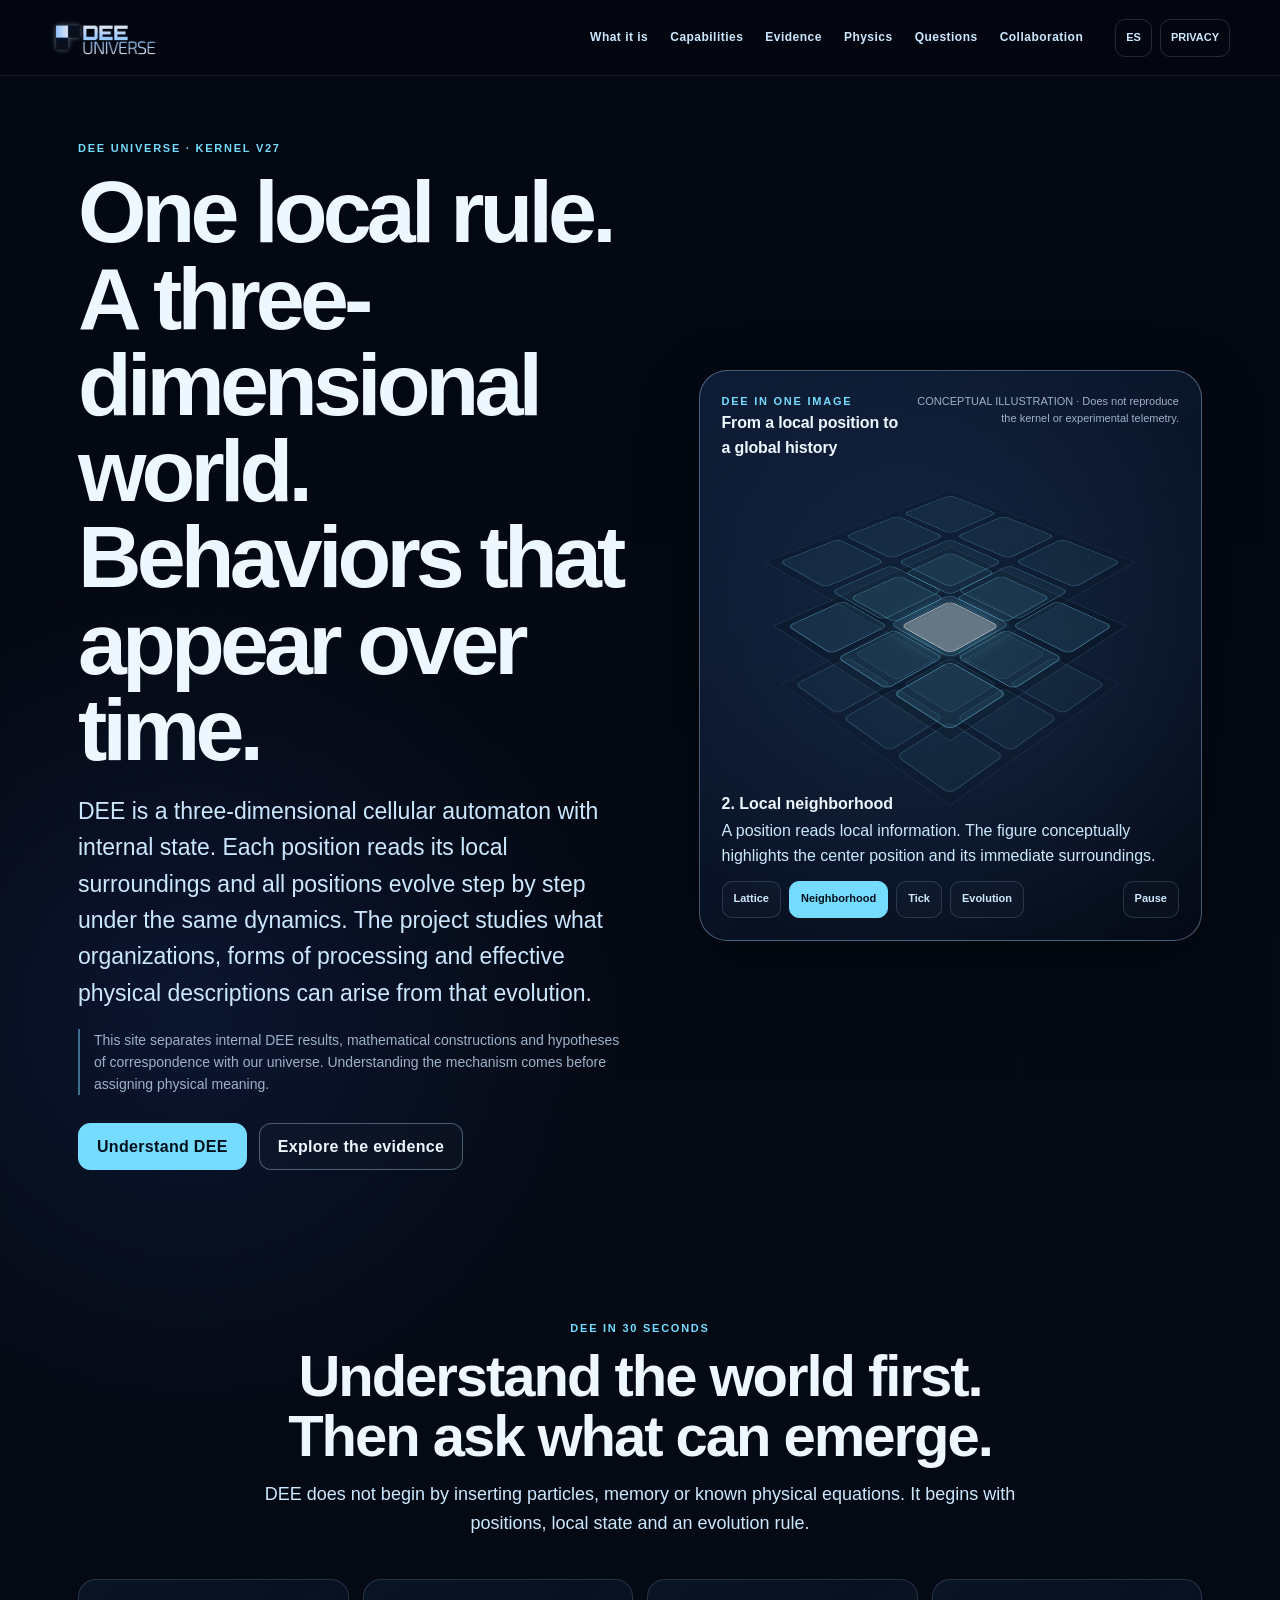
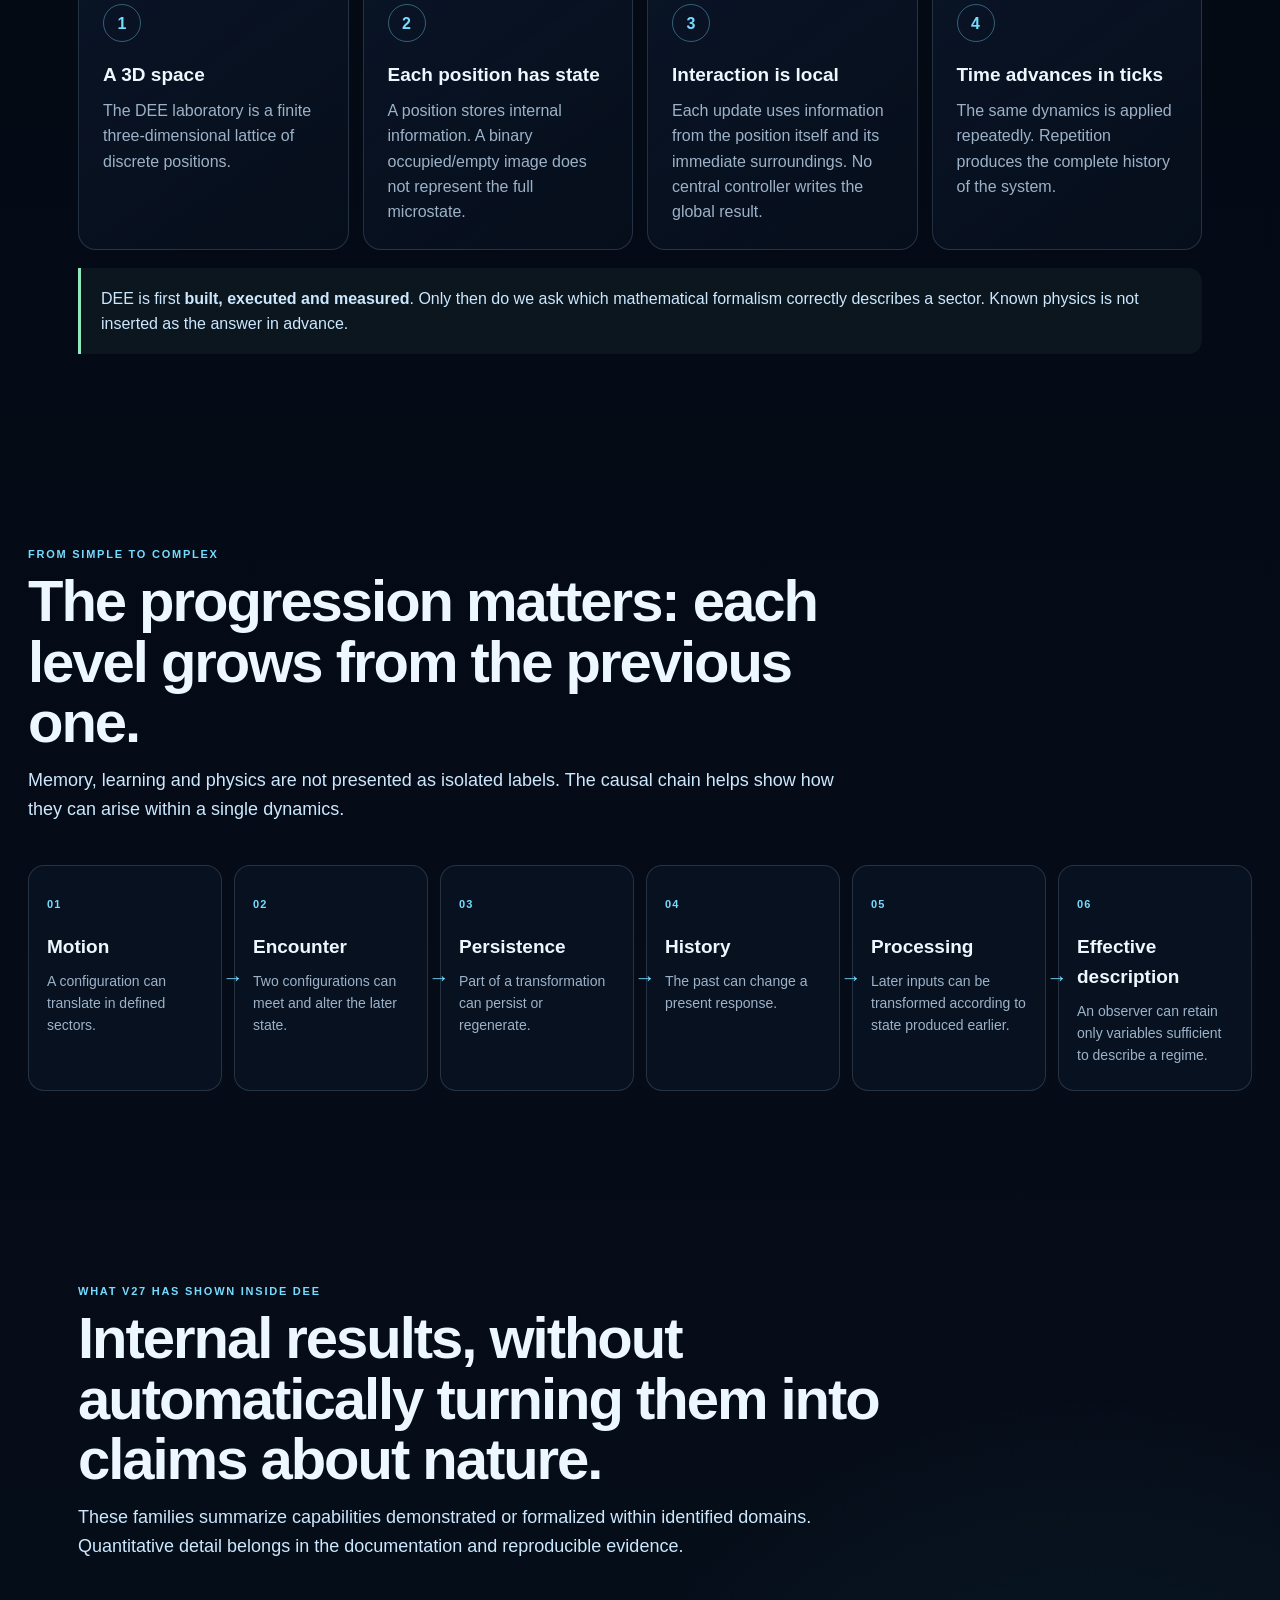
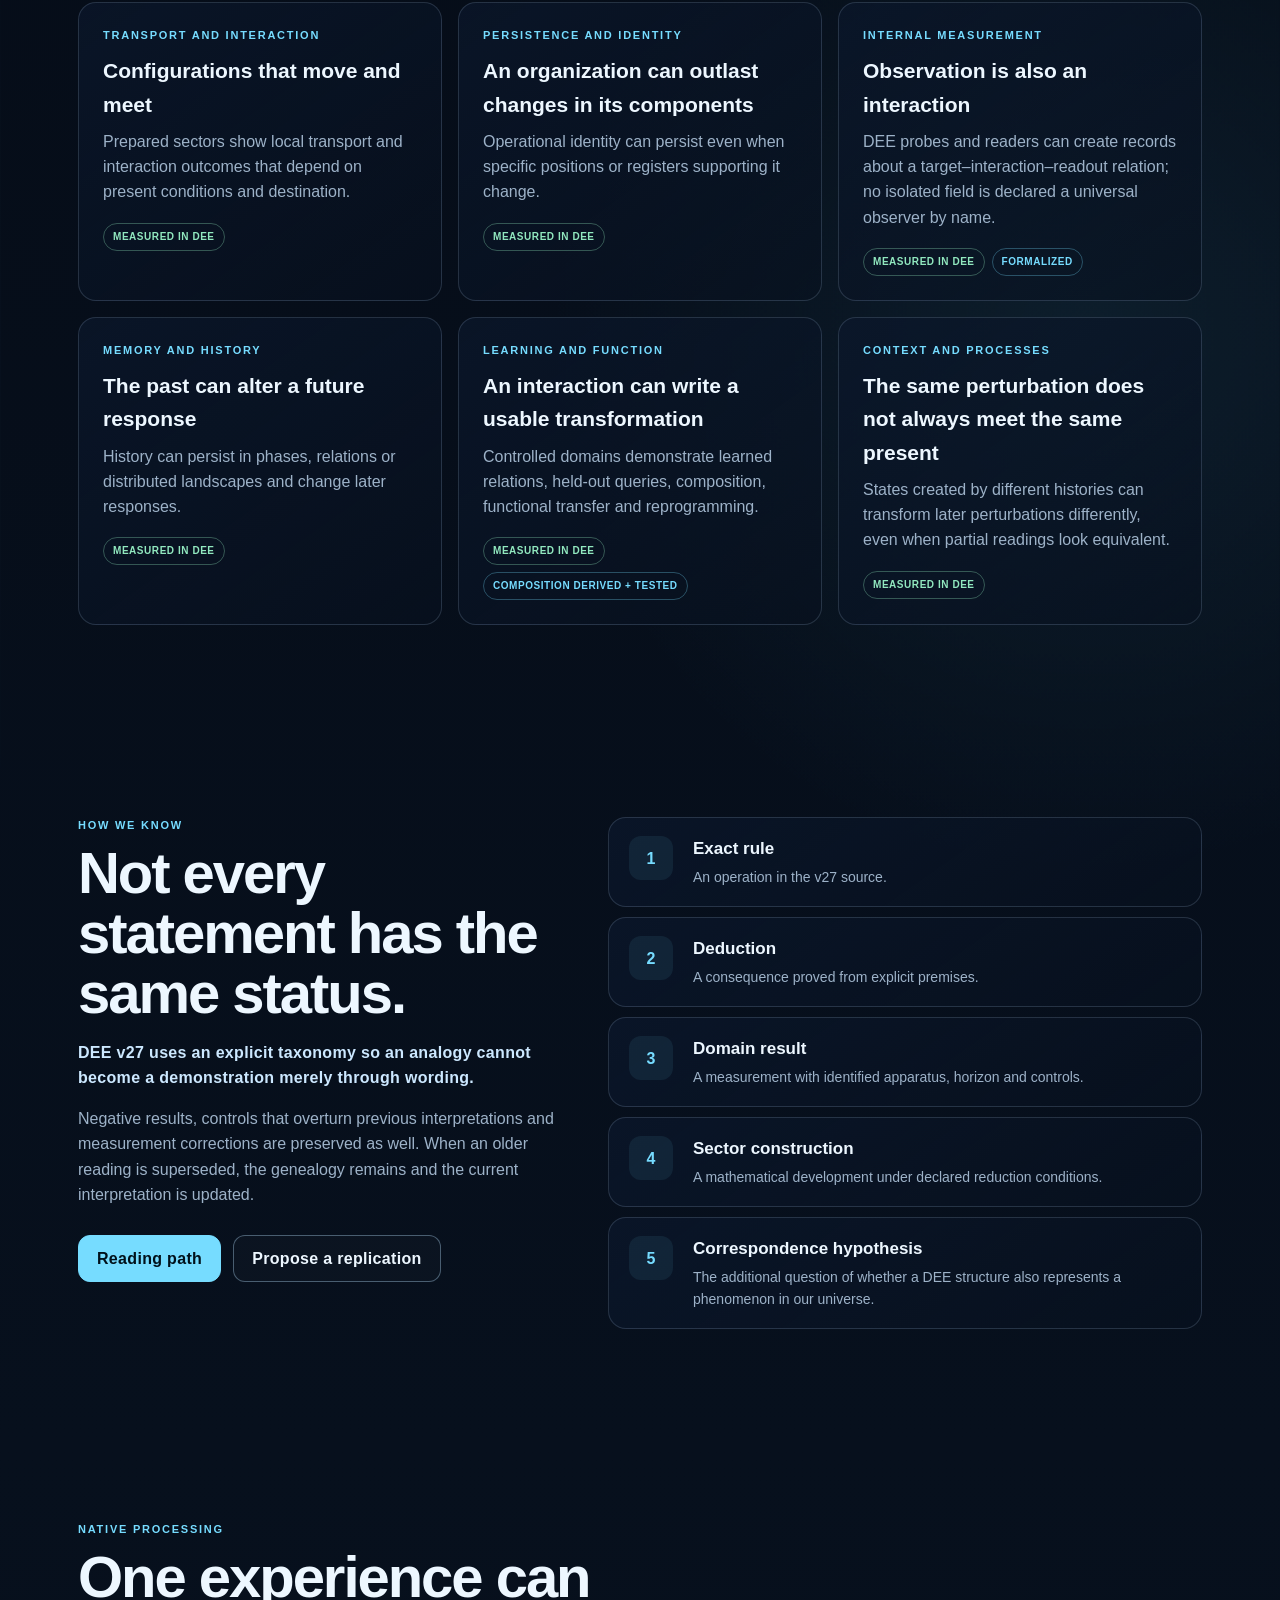
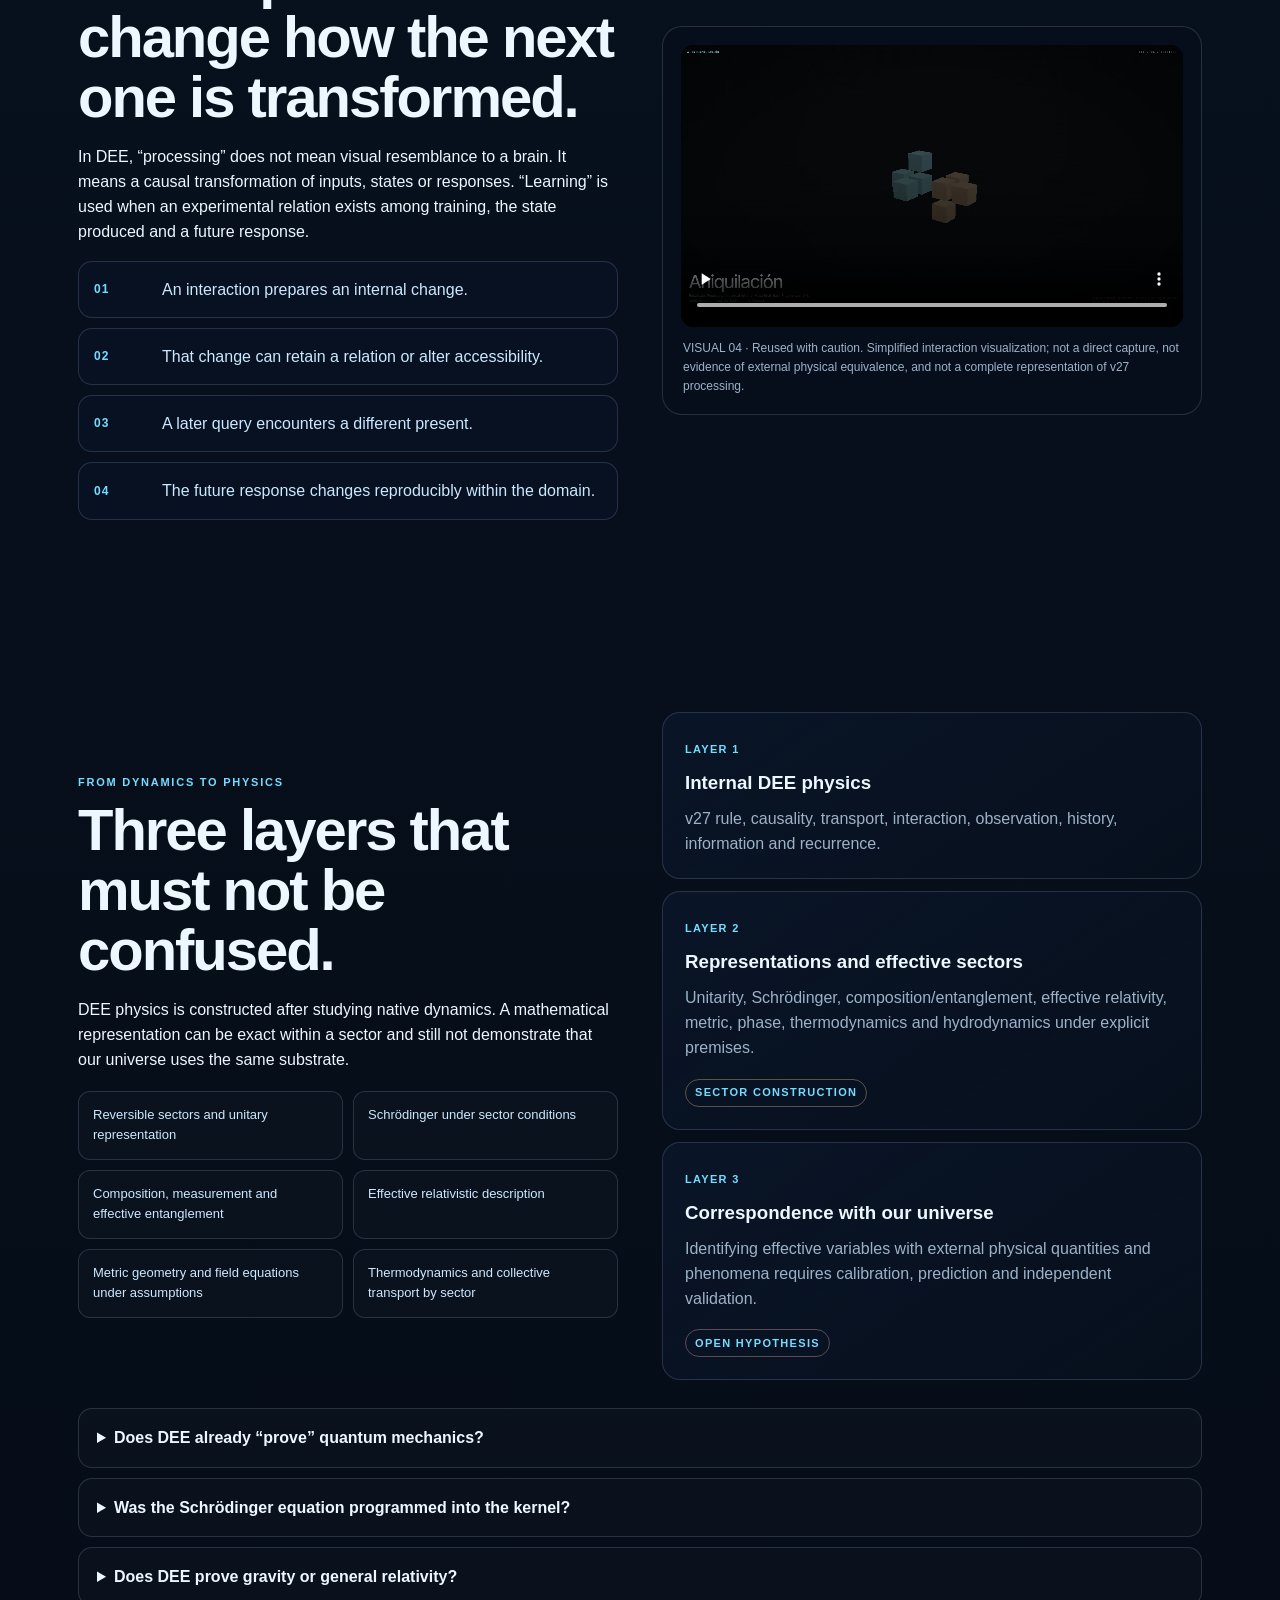
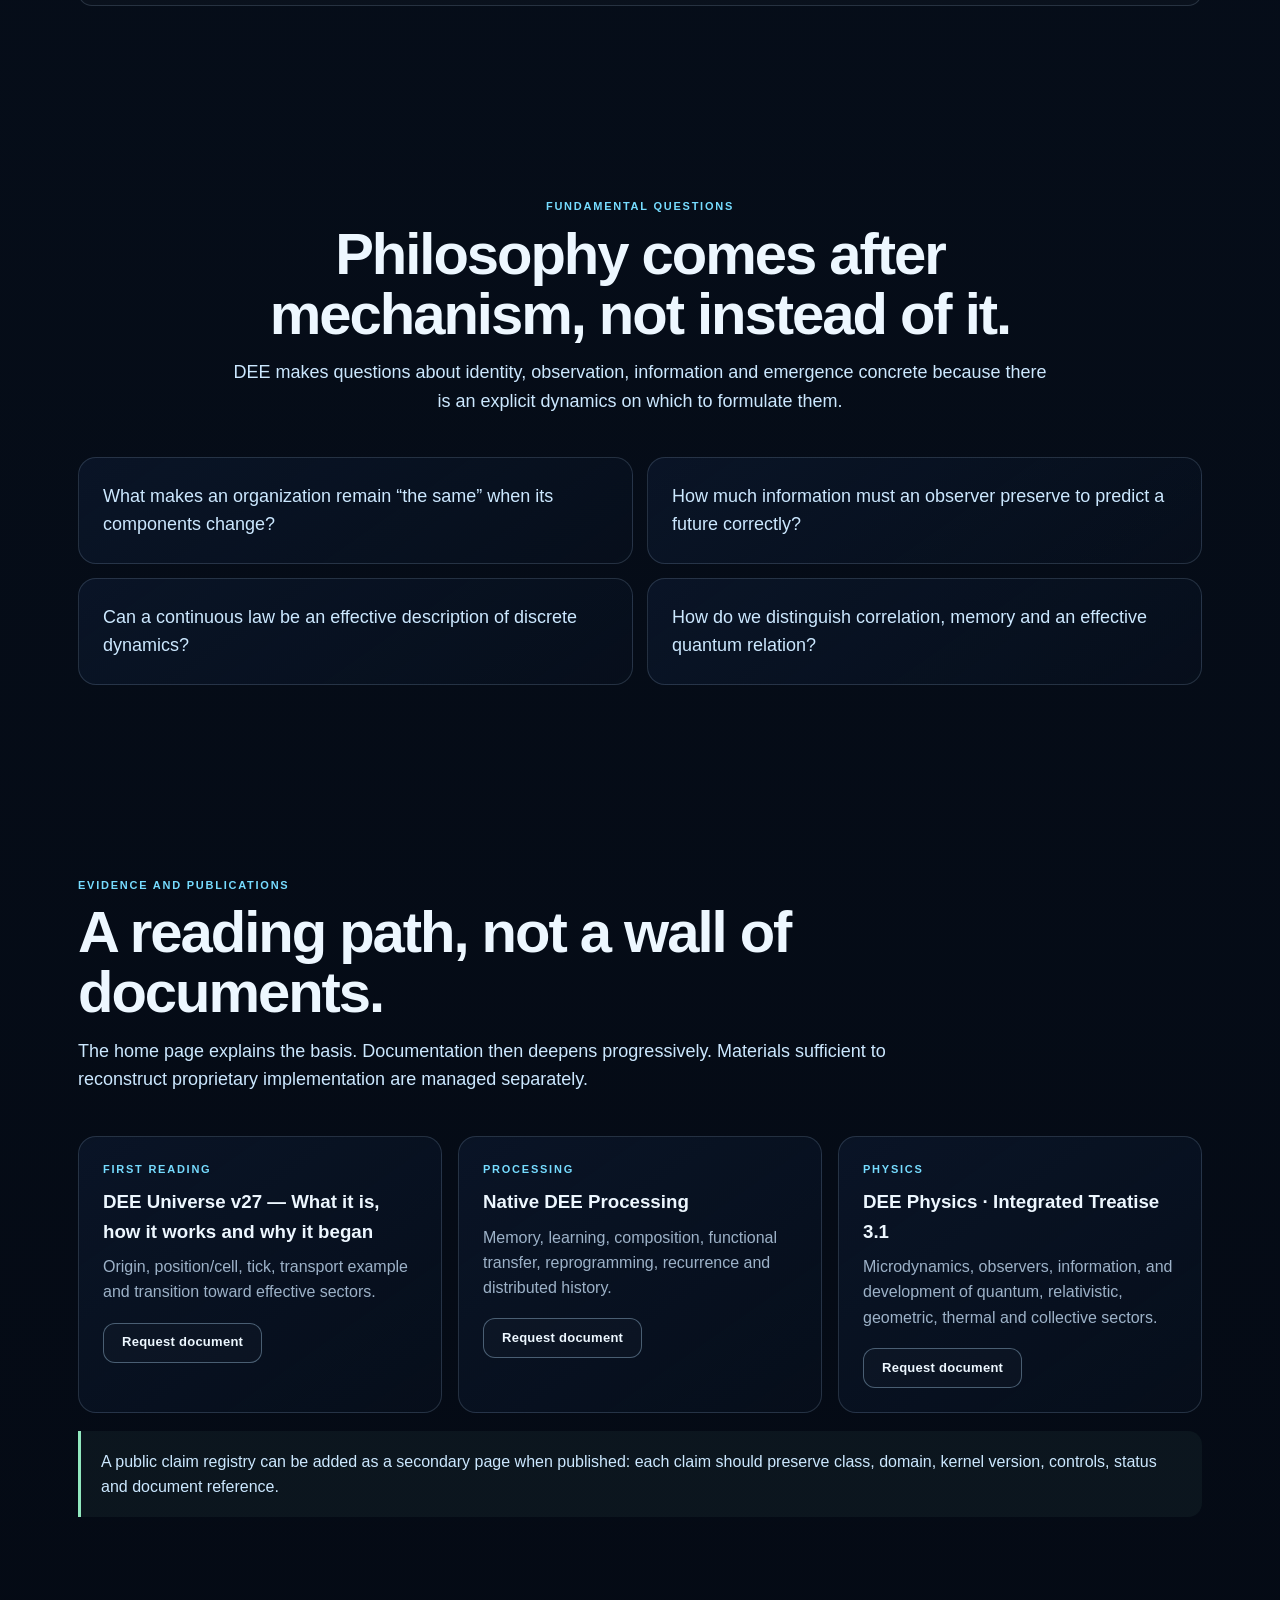
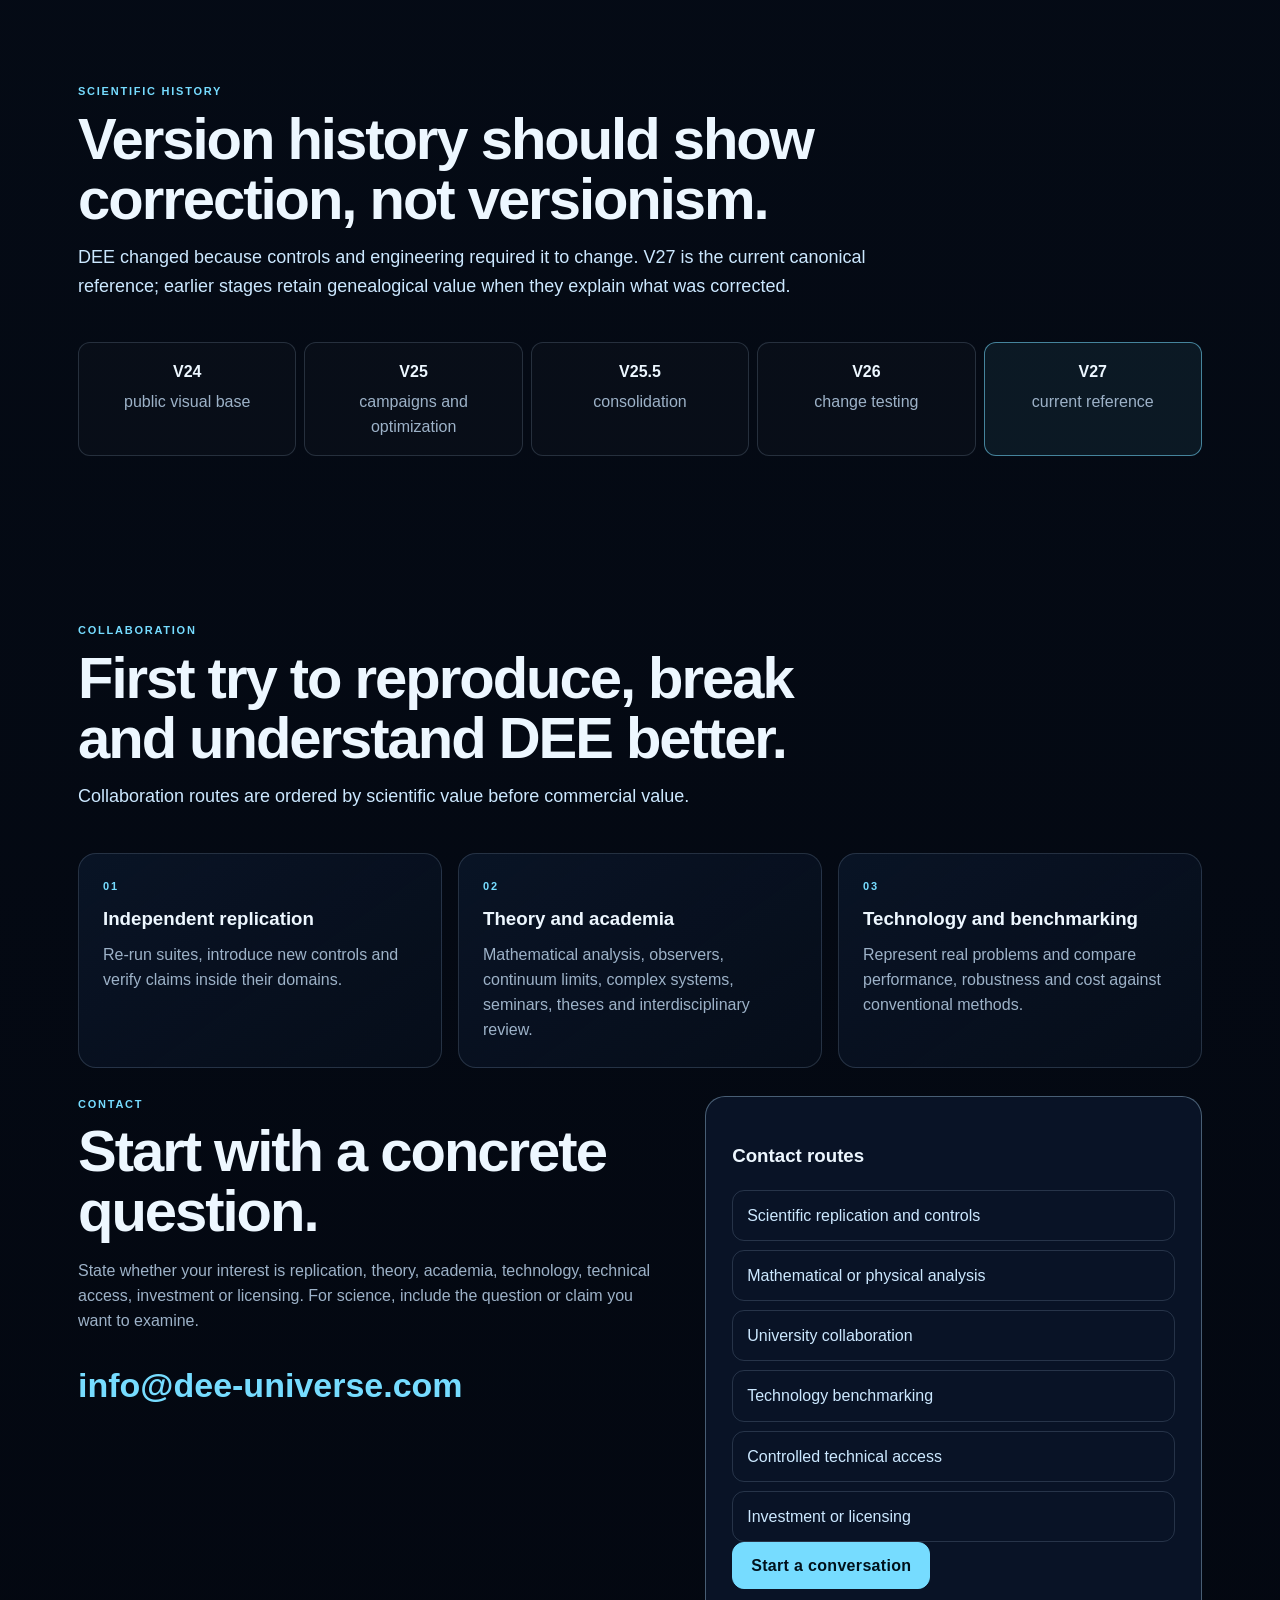
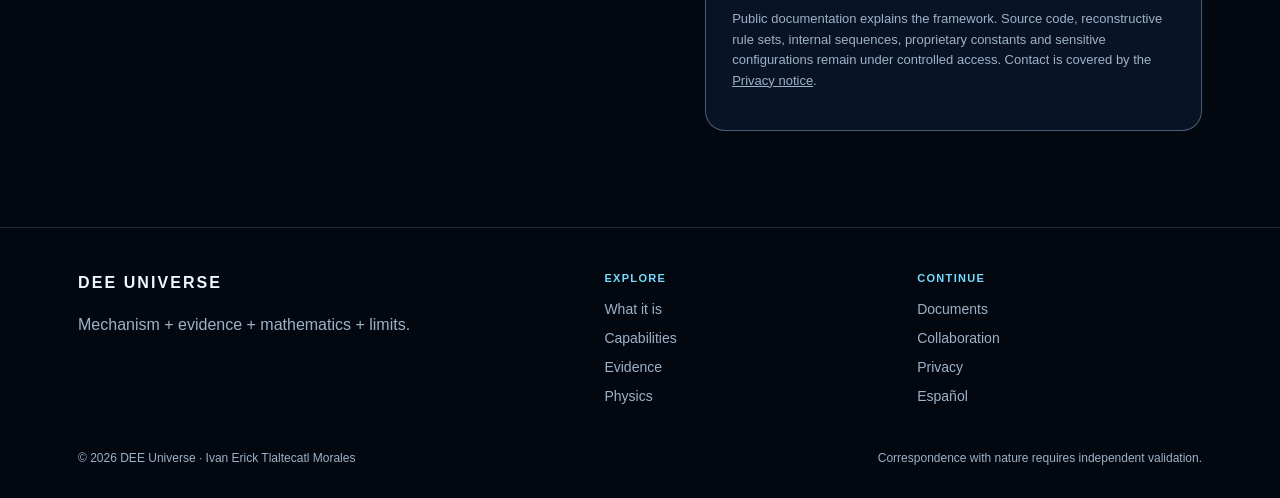
==== commit 6ef2ab52: "Update DEE Universe public site to v27 communication architecture Replace the ES/EN home pages, styl" ====
--- a/index.html
+++ b/index.html
@@ -3,123 +3,33 @@
 <head>
   <meta charset="utf-8">
   <meta name="viewport" content="width=device-width, initial-scale=1">
-  <meta name="description" content="DEE Universe: discrete informational geometric physics, experimental evidence through v25, and a program open to scientific collaboration, investment and architecture licensing.">
-  <title>DEE Universe · Discrete dynamics research</title>
-  <link rel="canonical" href="/home">
-  <link rel="icon" type="image/svg+xml" href="/favicon.svg?v=2">
-  <link rel="icon" type="image/png" sizes="96x96" href="/favicon-96x96.png?v=2">
-  <link rel="shortcut icon" href="/favicon.ico?v=2">
-  <link rel="apple-touch-icon" sizes="180x180" href="/apple-touch-icon.png?v=2">
-  <link rel="manifest" href="/site.webmanifest?v=2">
-  <link rel="stylesheet" href="dee-universe.css?v=3">
+  <meta name="description" content="DEE Universe v27: an explicit three-dimensional discrete dynamics for studying emergence, native processing and effective physical sectors with evidence, mathematics and stated limits.">
+  <meta name="theme-color" content="#040711">
+  <title>DEE Universe v27 · Discrete dynamics, processing and effective physics</title>
+  <link rel="canonical" href="https://dee-universe.com/home">
+  <link rel="alternate" hreflang="en" href="https://dee-universe.com/home">
+  <link rel="alternate" hreflang="es" href="https://dee-universe.com/home-es">
+  <meta property="og:type" content="website"><meta property="og:title" content="DEE Universe v27 · Discrete dynamics, processing and effective physics"><meta property="og:description" content="Understand the mechanism first: 3D lattice, local state, ticks and one shared dynamics. Then explore evidence, native processing and effective physical sectors."><meta property="og:url" content="https://dee-universe.com/home"><meta property="og:image" content="https://dee-universe.com/DEEUniverseLOGOBlanco.png"><meta name="twitter:card" content="summary_large_image">
+  <link rel="icon" type="image/svg+xml" href="/favicon.svg?v=2"><link rel="icon" type="image/png" sizes="96x96" href="/favicon-96x96.png?v=2"><link rel="shortcut icon" href="/favicon.ico?v=2"><link rel="apple-touch-icon" sizes="180x180" href="/apple-touch-icon.png?v=2"><link rel="manifest" href="/site.webmanifest?v=2"><link rel="stylesheet" href="dee-universe.css?v=27">
+  <script type="application/ld+json">{"@context":"https://schema.org","@type":"ResearchProject","name":"DEE Universe","url":"https://dee-universe.com/home","description":"Research project on three-dimensional discrete dynamics, native processing and effective physical sectors.","creator":{"@type":"Person","name":"Ivan Erick Tlaltecatl Morales"}}</script>
 </head>
 <body>
   <a class="skip-link" href="#content">Skip to content</a>
-
-  <header class="site-header">
-    <a class="brand" href="#dee" aria-label="DEE Universe home">
-      <img class="brand-logo" src="DEEUniverseLOGOBlanco.png" alt="DEE Universe">
-    </a>
-    <nav class="main-nav" aria-label="Main navigation">
-      <a href="#dee">DEE</a><a href="#capabilities">Capabilities</a><a href="#atlas">Atlas</a><a href="#laboratory">Laboratory</a><a href="#frontiers">Frontiers</a><a href="#technology">Technology</a><a href="#engagement">Licensing</a><a href="#contact">Contact</a>
-    </nav>
-    <div class="header-actions">
-      <a class="language-link" href="/home-es" lang="es" aria-label="Ver versión en español">ES</a>
-      <a class="privacy-link" href="/privacy">PRIVACY</a>
-      <a class="access-header" href="#contact">REQUEST ACCESS</a>
-      <button class="menu-toggle" type="button" aria-label="Open menu" aria-expanded="false" aria-controls="mobile-menu"><svg viewBox="0 0 24 24" aria-hidden="true"><path fill="currentColor" d="M3 6h18v2H3zm0 5h18v2H3zm0 5h18v2H3z"/></svg></button>
-    </div>
-  </header>
-  <nav class="mobile-menu" id="mobile-menu" aria-label="Mobile navigation"><a href="#dee">DEE</a><a href="#capabilities">Capabilities</a><a href="#atlas">Atlas</a><a href="#laboratory">Laboratory</a><a href="#frontiers">Frontiers</a><a href="#technology">Technology</a><a href="#engagement">Licensing</a><a href="#contact">Contact</a><a href="/privacy">Privacy notice</a></nav>
-
+  <header class="site-header"><a class="brand" href="#dee" aria-label="DEE Universe, home"><img class="brand-logo" src="DEEUniverseLOGOBlanco.png" alt="DEE Universe"></a><nav class="main-nav" aria-label="Main navigation"><a href="#what">What it is</a><a href="#capabilities">Capabilities</a><a href="#evidence">Evidence</a><a href="#physics">Physics</a><a href="#questions">Questions</a><a href="#collaboration">Collaboration</a></nav><div class="header-actions"><a class="language-link" href="/home-es" lang="es" aria-label="Ver versión en español">ES</a><a class="privacy-link" href="/privacy">PRIVACY</a><button class="menu-toggle" type="button" aria-label="Open menu" aria-expanded="false" aria-controls="mobile-menu"><svg viewBox="0 0 24 24" aria-hidden="true"><path fill="currentColor" d="M3 6h18v2H3zm0 5h18v2H3zm0 5h18v2H3z"/></svg></button></div></header>
+  <nav class="mobile-menu" id="mobile-menu" aria-label="Mobile navigation"><a href="#what">What it is</a><a href="#capabilities">Capabilities</a><a href="#evidence">Evidence</a><a href="#physics">Physics</a><a href="#questions">Questions</a><a href="#collaboration">Collaboration</a><a href="/privacy">Privacy notice</a></nav>
   <main id="content">
-    <section class="hero" id="dee" aria-labelledby="hero-title">
-      <video class="hero-media" autoplay muted loop playsinline preload="auto" aria-label="DEE Universe introduction"><source src="01_dee_universe_hero.mp4" type="video/mp4"><source src="01_dee_universe_hero.webm" type="video/webm"></video><button class="hero-video-trigger" type="button" data-video-open aria-label="Expand DEE Universe introduction video"></button>
-      <div class="hero-scrim" aria-hidden="true"></div><div class="hero-grid" aria-hidden="true"></div>
-      <div class="hero-content"><div class="hero-kicker">DEE UNIVERSE</div><div class="hero-visual-note">CONCEPTUAL VISUALIZATION · REDUCED SCALE</div><h1 id="hero-title">New fundamental geometric informational physics.</h1><p class="hero-lead">One protected dynamics. Multiple classes of reproducible three-dimensional behavior. A falsifiable program to investigate whether effective matter, causality, statistics and computation can emerge from discrete informational geometry.</p><p class="disclosure">The computational phenomena shown here were run within DEE Universe. Correspondences with nature are presented only as interpretations or hypotheses open to independent validation.</p><div class="hero-actions"><a class="button button--solid" href="#laboratory" data-open-lab>OPEN EXPERIMENTAL LABORATORY</a><a class="button" href="#contact">REQUEST TECHNICAL ACCESS</a></div></div>
-      <div class="thesis-cards" aria-label="From computational fact to theoretical hypothesis"><article class="thesis-card"><span class="eyebrow">Computational fact</span><h3>The discrete substrate</h3><p>The DEE engine operates on a strict discrete Z³ lattice. No physical laws are explicitly programmed and no arbitrary parameters exist. The entire system (thresholds, dynamics and values) derives strictly from a single generative geometric principle.</p></article><article class="thesis-card"><span class="eyebrow">Empirical observation</span><h3>Autonomous emergence</h3><p>Driven exclusively by this single geometric principle, with no external scripting, the initial configurations spontaneously produce complex behaviors. We observe the organic formation of logic gates, continuous fluid-like propagation, thermodynamic decay, the observer effect, and more.</p></article><article class="thesis-card"><span class="eyebrow">Theoretical hypothesis</span><h3>A mirror of nature?</h3><p>These behaviors mimic physical laws at fundamental scales. We hypothesize that relativity and quantum mechanics are emergent properties of this geometric dynamics, and that continued experimentation will reveal their convergence toward classical physics at macroscopic scales. DEE offers the framework to test this paradigm.</p></article></div>
-    </section>
-
-    <section class="section" id="v25" aria-labelledby="v25-title">
-      <div class="section-head section-head--center"><div class="eyebrow">v25 framework · Evidence through V19</div><h2 id="v25-title">A candidate next-layer physics, not merely a simulator.</h2><p>Earlier briefs deliberately separated computation from external physics; that boundary remains. But "not yet established in our universe" must not be rewritten as "ruled out." DEE is now investigated as a candidate next-layer physical framework, with evidence accumulated through V19 and an ongoing V20 validation program.</p></div>
-      <div class="thesis-cards" aria-label="Highlighted V19 campaign results">
-        <article class="thesis-card"><span class="eyebrow">History-dependent routing</span><h3>The preferred route shifts after a penalty</h3><p>After a route was penalized, the preferred future route shifted away from it in 15 of 15 applicable V19 cases.</p><div class="tag-row"><span class="tag tag--observed">MEASURED INTERNALLY</span></div></article>
-        <article class="thesis-card"><span class="eyebrow">State readout across sizes</span><h3>Consistent classification at three scales</h3><p>V19 obtained 87.5%, 87.5% and 100% correct classification at the three tested sizes.</p><div class="tag-row"><span class="tag">MEASURED · SCALE LAW OPEN</span></div></article>
-        <article class="thesis-card"><span class="eyebrow">Order matters</span><h3>A→B need not equal B→A</h3><p>V19 strengthened evidence that running A then B need not produce the same later behavior as B then A.</p><div class="tag-row"><span class="tag">MEASURED UNDER TESTED APPARATUS</span></div></article>
-      </div>
-    </section>
-
-    <section class="section fabric-section" id="fabric" aria-labelledby="fabric-title"><div class="fabric-intro"><div class="body-copy"><div class="eyebrow">The living fabric of reality</div><h2 id="fabric-title">A reality that changes neighbor by neighbor.</h2><p class="fabric-lead">DEE does not begin with an empty box containing finished objects. It begins with discrete states and local relations, then investigates how propagation, persistent structures, memory and computation can emerge from them.</p><p>This is a narrative way to read the experimental program. It describes what is observed within the engine while keeping possible analogies with nature separate.</p><p class="fact-line">The generative principle and its internal rules remain protected; inputs, outputs, telemetry and results can be tested under controlled evaluation.</p></div><div class="fabric-path" aria-label="Four ideas for understanding DEE's computational fabric"><article><span>01</span><div><h3>Local causality</h3><p>A modification propagates through neighboring relations. Observed transport belongs to the model; it does not demonstrate instantaneous action in nature.</p></div></article><article><span>02</span><div><h3>Operational time</h3><p>DEE counts change through ticks and events. The “causal traffic” metaphor helps formulate experiments; it does not prove physical time dilation.</p></div></article><article><span>03</span><div><h3>Topological memory</h3><p>Persistent structures, A↔B cycles and history-dependent responses make it possible to study how geometry can retain information.</p></div></article><article><span>04</span><div><h3>Chained logic</h3><p>Conditional genesis, cavities and interactions provide primitives through which one event may change the next. The complete circuit remains in development.</p></div></article></div></div><div class="fabric-summary" aria-label="From discrete dynamics to emergent phenomena"><span>Discrete states</span><i aria-hidden="true">→</i><span>Local relations</span><i aria-hidden="true">→</i><span>History and memory</span><i aria-hidden="true">→</i><span>Emergent geometries</span><i aria-hidden="true">→</i><span>Testable hypotheses</span></div></section>
-
-    <section class="section system-section" aria-labelledby="system-title"><div class="system-grid"><div class="spec-panel"><div class="eyebrow">What is DEE Universe</div><h2 id="system-title">A reproducible discrete 3D engine.</h2><p>DEE Universe is a three-dimensional engine of discrete, deterministic, local, toroidal, tick-synchronized dynamics, compiled in C++ and accessible through Python.</p><div class="spec-list" aria-label="Observable behaviors"><span>persist</span><span>oscillate</span><span>propagate</span><span>transform</span><span>fragment</span><span>interact</span><span>form materials</span><span>enter cycles</span></div></div><div><div class="eyebrow">Reading levels</div><div class="levels"><article class="level"><span class="level-num">01</span><div><h3>Computational result</h3><p>Run within DEE and supported by script, telemetry or log. This is the verifiable layer of the page.</p></div></article><article class="level"><span class="level-num">02</span><div><h3>DEE interpretation</h3><p>A function observed within the computational reality of the system; it does not establish its correspondence with nature.</p></div></article><article class="level"><span class="level-num">03</span><div><h3>Physical hypothesis</h3><p>A possible natural analogy or correspondence requiring an external protocol, replication and independent comparison.</p></div></article><article class="level"><span class="level-num">04</span><div><h3>Protected boundary</h3><p>The kernel is a black box: inputs, outputs, telemetry and results can be evaluated without publishing proprietary rules.</p></div></article></div></div></div></section>
-
-    <section class="section capabilities-section" id="capabilities" aria-labelledby="capabilities-title"><div class="section-head section-head--center"><div class="eyebrow">Demonstrated capabilities</div><h2 id="capabilities-title">Six selected behavior classes.</h2><p>Select a card to open its detail. Telemetry is a public selection: it does not include exhaustive initial conditions, tensors, coordinates, internal rules or reconstruction scripts.</p></div><div class="capability-grid">
-      <article class="capability" role="button" tabindex="0" aria-expanded="false"><span class="capability-num">01 · STRUCTURES</span><h3>Persistent structures</h3><p>2³→8³ geometries; 500 ticks; net occupancy change 0.</p><div class="capability-detail"><div><p>Explorable uses: structural memory, modules, barriers and conduits. It does not establish infinite stability or physical matter.</p></div></div><span class="capability-arrow" aria-hidden="true">+</span></article>
-      <article class="capability" role="button" tabindex="0" aria-expanded="false"><span class="capability-num">02 · GENESIS</span><h3>Geometric genesis</h3><p>M_D 270→279; ΔM_D +9; 100 ticks. Deep event 16→17 at tick 7,686,278.</p><div class="capability-detail"><div><p>It supports spatial logic, thresholds, accumulators and state generation. It does not measure physical creation of mass or energy.</p></div></div><span class="capability-arrow" aria-hidden="true">+</span></article>
-      <article class="capability" role="button" tabindex="0" aria-expanded="false"><span class="capability-num">03 · PROPAGATION</span><h3>Propagation and oscillation</h3><p>Front 5→45 in 40 ticks. A↔B regimes with period 2.</p><div class="capability-detail"><div><p>Circular/unwrapped tracking corrects toroidal transport to ≈0.9978 voxel/tick. It describes transport in the model, not the speed of light.</p></div></div><span class="capability-arrow" aria-hidden="true">+</span></article>
-      <article class="capability" role="button" tabindex="0" aria-expanded="false"><span class="capability-num">04 · REACTIONS</span><h3>Topological chemistry</h3><p>98 interactions: 49 proximity and 49 kinetic; multiple output classes.</p><div class="capability-detail"><div><p>The corpus supports digital chemistry, reaction networks and collision-based computation. It does not claim chemical equivalence with nature.</p></div></div><span class="capability-arrow" aria-hidden="true">+</span></article>
-      <article class="capability" role="button" tabindex="0" aria-expanded="false"><span class="capability-num">05 · MATERIALS</span><h3>Digital materials</h3><p>12 trials; four barriers; three objects. Emergent aerogel: 46.93%.</p><div class="capability-detail"><div><p>Explorable uses: porosity, impacts, barriers and topological design. It does not demonstrate physical armor performance.</p></div></div><span class="capability-arrow" aria-hidden="true">+</span></article>
-      <article class="capability" role="button" tabindex="0" aria-expanded="false"><span class="capability-num">06 · MINING</span><h3>Self-organization and mining</h3><p>1,078→391; 22 components. 6,860→6,488; nine signatures.</p><div class="capability-detail"><div><p>The black box identifies taxonomies, attractors, datasets and recurrent species. It is not a validated universal periodic table.</p></div></div><span class="capability-arrow" aria-hidden="true">+</span></article>
-    </div></section>
-
-    <section class="section atlas-section" id="atlas" aria-labelledby="atlas-title"><div class="atlas-layout"><div class="atlas-copy"><div class="eyebrow">Atlas</div><h2 id="atlas-title">DEE periodic table.</h2><h3>Atlas of digital matter and dynamics.</h3><p>The DEE Periodic Table classifies topological species and signatures produced under one dynamics. The hypothesis is that these families may represent organizational classes equivalent, isomorphic or precursory to natural structures; the exact correspondence is not established.</p><div class="public-note">Public selection: the complete catalog, orientations, tensors, coordinates and phases remain under controlled access.</div><div class="button-row"><button class="button button--solid" type="button" data-atlas-open>EXPLORE 3D ATLAS</button></div></div><div class="visual-frame" data-visual-type="CONCEPTUAL · REDUCED SCALE"><video muted autoplay loop playsinline preload="metadata" aria-label="Conceptual visual of the DEE Periodic Atlas"><source src="03_dee_periodic_atlas.mp4" type="video/mp4"><source src="03_dee_periodic_atlas.webm" type="video/webm"></video><div class="visual-meta"><span>VISUAL 03 · ATLAS</span><span>NOT A DIRECT CAPTURE</span></div></div></div></section>
-
-    <section class="section lab-section" id="laboratory" aria-labelledby="lab-title"><div class="section-head"><div class="eyebrow">Experimental laboratory</div><h2 id="lab-title">Observed results and explorable technologies.</h2><p>The laboratory separates what was run from interpretations and development programs. It does not load extra scenes: the remaining concepts use telemetry and lightweight diagrams.</p></div><div class="tabs"><div class="tab-list" role="tablist" aria-label="Laboratory views"><button class="tab" id="tab-observed" role="tab" aria-selected="true" aria-controls="panel-observed">OBSERVED RESULTS</button><button class="tab" id="tab-technologies" role="tab" aria-selected="false" aria-controls="panel-technologies" tabindex="-1">EXPLORABLE TECHNOLOGIES</button></div><div class="tab-panel" id="panel-observed" role="tabpanel" aria-labelledby="tab-observed"><div class="experiment-grid">
-      <article class="experiment experiment--wide"><div><h3>A. Geometric genesis</h3><p>270→279; +9; 100 ticks. Deep event 16→17 at 7,686,278 ticks.</p><div class="tag-row"><span class="tag tag--observed">COMPUTATIONALLY DEMONSTRATED</span><span class="tag">discrete generation</span></div><p>Interpretation: discrete generation and threshold event; no physical energy measured.</p></div><div class="visual-frame" data-visual-type="TELEMETRY-BASED · SIMPLIFIED"><video muted autoplay loop playsinline preload="metadata" aria-label="DEE geometric genesis"><source src="02_geometric_genesis.mp4" type="video/mp4"><source src="02_geometric_genesis.webm" type="video/webm"></video><div class="visual-meta"><span>VISUAL 02 · GENESIS</span><span>NOT A DIRECT CAPTURE</span></div></div></article>
-      <article class="experiment experiment--wide"><div><h3>B. Collider</h3><p>98 interactions; persistence, annihilation, fragmentation, transformation and growth.</p><div class="tag-row"><span class="tag tag--observed">COMPUTATIONALLY DEMONSTRATED</span><span class="tag">species-dependent reactions</span></div><p>Interpretation: a reaction system dependent on species, geometry and movement.</p></div><div class="visual-frame" data-visual-type="RESULT-BASED · SIMPLIFIED"><video muted autoplay loop playsinline preload="metadata" aria-label="DEE topological collider"><source src="04_topological_collider.mp4" type="video/mp4"><source src="04_topological_collider.webm" type="video/webm"></video><div class="visual-meta"><span>VISUAL 04 · COLLIDER</span><span>NOT A DIRECT CAPTURE</span></div></div></article>
-      <article class="experiment experiment--wide"><div><h3>C. Aerogel and dense wall</h3><p>12 trials; macrostructure with 46.93% occupancy.</p><div class="tag-row"><span class="tag tag--observed">COMPUTATIONALLY DEMONSTRATED</span><span class="tag">perturbation response</span></div><p>Interpretation: response depends on density and architecture; it is not physical armor performance.</p></div><div class="visual-frame" data-visual-type="CONCEPTUAL COMPARISON · REDUCED SCALE"><video muted autoplay loop playsinline preload="metadata" aria-label="Aerogel versus dense wall"><source src="05_aerogel_dense_wall.mp4" type="video/mp4"><source src="05_aerogel_dense_wall.webm" type="video/webm"></video><div class="visual-meta"><span>VISUAL 05 · MATERIALS</span><span>NOT A DIRECT CAPTURE</span></div></div></article>
-      <article class="experiment"><div><h3>D. Corrected toroidal transport</h3><p>The linear centroid produced false deceleration crossing 63→0. Circular/unwrapped tracking gives ≈0.9978 voxel/tick at tick 100.</p><div class="tag-row"><span class="tag tag--observed">CORRECTED RESULT</span></div></div></article>
-      <article class="experiment"><div><h3>E. Topological observer</h3><p>A fixed semantic class can serve as a persistent boundary or reference. Its effect on neighboring matter requires controlled testing.</p><div class="tag-row"><span class="tag">ARCHITECTURAL CAPABILITY</span></div></div></article>
-      <article class="experiment experiment--wide"><div><h3>F. Negative results</h3><p>Spark plug: no ignition. Gravitational latency: signals not detected. Bell: incomplete. Poisson: local variation without an established distribution.</p><div class="tag-row"><span class="tag tag--negative">NEGATIVE / INCONCLUSIVE RESULT</span></div></div><div class="public-note">Negative results are retained to document geometric sensitivity and detector limits. They are not used to support unproven claims.</div></article>
-    </div></div><div class="tab-panel" id="panel-technologies" role="tabpanel" aria-labelledby="tab-technologies" hidden><div class="lab-list"><article class="lab-line"><strong>01</strong><div><h3>Geometric logic</h3><p>Conditional genesis and a specific AND to study gates, circuits and geometry-based control.</p></div><span>SEPARATE PRIMITIVES</span></article><article class="lab-line"><strong>02</strong><div><h3>Collision computation</h3><p>Interactions as selection and transformation operations; circuit composition remains pending.</p></div><span>CORPUS AVAILABLE</span></article><article class="lab-line"><strong>03</strong><div><h3>Materials and temporal systems</h3><p>Walls, aerogel, ballistics, oscillators and deep events to study topologies, clocks and thresholds.</p></div><span>RESEARCH</span></article><article class="lab-line"><strong>04</strong><div><h3>Automated discovery</h3><p>Soup, explorer and mining for species search, AI-assisted design and state taxonomy.</p></div><span>DEMONSTRATED WITH LIMITS</span></article><article class="lab-line"><strong>05</strong><div><h3>Active-domain engine</h3><p>A reduced-volume and time prototype for selective spatial simulation.</p></div><span>EQUIVALENCE PENDING</span></article></div></div></div></section>
-
-    <section class="section frontier-section" id="frontiers" aria-labelledby="frontiers-title"><div class="section-head"><div class="eyebrow">From model to physics</div><h2 id="frontiers-title">What DEE lets us ask, not what it already proves.</h2><p>Within its computational reality, DEE reproduces ingredients that recall quantum and relativistic phenomena. These analogies organize new experiments; they do not establish that nature follows the same rules.</p></div><div class="frontier-feature"><div class="visual-frame" data-visual-type="VISUAL HYPOTHESIS · FUNCTIONAL ANALOGY"><video muted autoplay loop playsinline preload="metadata" aria-label="Conceptual interpretation of a topological sink"><source src="06_topological_black_hole.mp4" type="video/mp4"><source src="06_topological_black_hole.webm" type="video/webm"></video><div class="visual-meta"><span>VISUAL 06 · TOPOLOGICAL SINK</span><span>NOT PHYSICAL GRAVITY</span></div></div><div class="frontier-feature-copy"><div class="eyebrow">Time, density and information</div><h3>The causal-traffic metaphor.</h3><p>Within DEE, computational behaviors are recorded whose observable effects invite comparison with phenomena such as gravity and time dilation. The system describes them through its own mechanisms: informational density, local propagation, blocking and causal impedance.</p><p>These correspondences belong to the model and make it possible to formulate measurements, detectors and testable predictions. They do not demonstrate that natural gravity works the same way, nor that a dense region is a physical black hole.</p><div class="permanent-label">FUNCTIONAL ANALOGY · Any equivalence with gravity or time dilation remains unproven.</div></div></div><div class="frontier-grid frontier-grid--compact">
-      <article class="frontier"><h3>Matter as persistent geometry</h3><div class="claim"><span class="claim-label claim-label--base">OBSERVED BASIS</span><p>Stable structures, internal cycles, transformations and architecture-dependent response.</p></div><div class="claim"><span class="claim-label claim-label--hypothesis">HYPOTHESIS</span><p>Effective matter may be described as persistent organization and topological memory.</p></div><div class="claim"><span class="claim-label claim-label--limit">LIMIT</span><p>No equivalence with natural mass, particles or materials has been established.</p></div></article>
-      <article class="frontier"><h3>Emergent quantum</h3><div class="claim"><span class="claim-label claim-label--base">OBSERVED BASIS</span><p>Discrete states, creation and annihilation, cycles and deterministic local fluctuation.</p></div><div class="claim"><span class="claim-label claim-label--hypothesis">HYPOTHESIS</span><p>Possible emergence of quantization, excitations and effective statistics.</p></div><div class="claim"><span class="claim-label claim-label--limit">LIMIT</span><p>No wave function, Born rule, interference or Bell-CHSH has been demonstrated.</p></div></article>
-      <article class="frontier"><h3>Effective relativity</h3><div class="claim"><span class="claim-label claim-label--base">OBSERVED BASIS</span><p>Local propagation, transport near one voxel/tick in selected mechanisms and toroidal continuity.</p></div><div class="claim"><span class="claim-label claim-label--hypothesis">HYPOTHESIS</span><p>Possible effective causal speed and emergent symmetry.</p></div><div class="claim"><span class="claim-label claim-label--limit">LIMIT</span><p>No Lorentz invariance, time dilation, dynamic metric or gravity has been demonstrated.</p></div></article>
-      <article class="frontier"><h3>Independent evaluation</h3><div class="claim"><span class="claim-label claim-label--base">AVAILABLE</span><p>Compiled engine, Python API, authorized scripts, hashes and agreed telemetry.</p></div><div class="claim"><span class="claim-label claim-label--hypothesis">TEST</span><p>Reproduce suites, perturb conditions and state which claims survive.</p></div><div class="claim"><span class="claim-label claim-label--limit">PROTECTED</span><p>Source, derivation, constants, internal rules, tensors and reconstruction.</p></div></article>
-    </div></section>
-
-    <section class="section frontier-section" id="open-frontiers" aria-labelledby="open-frontiers-title">
-      <div class="section-head"><div class="eyebrow">Physics ambition</div><h2 id="open-frontiers-title">Eight capabilities to treat as open frontiers, not impossibilities.</h2><p>If the correspondence program succeeds, DEE would not simply imitate isolated phenomena from classical, relativistic or quantum physics: it would aim to be the deeper deterministic substrate from which those laws emerge as effective limits, without invalidating physics already validated within its domain.</p></div>
-      <div class="lab-list" aria-label="Eight open frontiers of the DEE program">
-        <article class="lab-line"><strong>01</strong><div><h3>Teleportation-like transfer</h3><p>Internal transfer/reconstruction pathways exist; the next target is a discontinuous-state test with control-identical corridors.</p></div><span>NOT RULED OUT IN DEE</span></article>
-        <article class="lab-line"><strong>02</strong><div><h3>Warp / metric-like transport</h3><p>Topological signal transport is already established internally. Payload coupling and the physical metric correspondence remain unresolved.</p></div><span>SIGNAL ESTABLISHED</span></article>
-        <article class="lab-line"><strong>03</strong><div><h3>Matter reconfiguration</h3><p>Material grammar and geometry-conditioned transformation rules make reconfiguration a legitimate engineering frontier.</p></div><span>ENGINEERING FRONTIER</span></article>
-        <article class="lab-line"><strong>04</strong><div><h3>Native energy / resource</h3><p>The correct question is whether DEE contains a conserved or recoverable capacity for work, depletion and recovery. No free-energy claim is made.</p></div><span>UNIVERSAL LAW OPEN</span></article>
-        <article class="lab-line"><strong>05</strong><div><h3>Self-repair and resilience</h3><p>Connected regimes already show homeostasis and attractor recovery. The frontier is turning that resilience into controlled repair.</p></div><span>IN DEVELOPMENT</span></article>
-        <article class="lab-line"><strong>06</strong><div><h3>Universal computation</h3><p>DEE already contains a finite, partially composable material-computation architecture. Scalable state, reusable iteration and fan-out remain missing.</p></div><span>PLAUSIBLE TARGET</span></article>
-        <article class="lab-line"><strong>07</strong><div><h3>Emergent geometry / gravity</h3><p>Geometry and topology already alter accessibility, shielding, recurrence and interaction; field-scale variables and scaling laws remain to be derived.</p></div><span>LEGITIMATE FRONTIER</span></article>
-        <article class="lab-line"><strong>08</strong><div><h3>Measurement and observer effect</h3><p>Observer-conditioned dynamics justify studying measurement-like back-action. SEM_OBSERVER is not equivalent to consciousness.</p></div><span>UNDER STUDY</span></article>
-      </div>
-      <div class="spec-list" aria-label="V20 program tests"><span>relational state across scale</span><span>fixed binary pipeline</span><span>attractor correction</span><span>trigger/hold protected state</span><span>observation vs. interaction</span><span>causal routing with exact controls</span><span>stored path cost</span><span>temporal-history algebra</span><span>resource depletion/rest/recovery</span><span>phase-driven payload transport</span><span>discontinuous-state transfer</span></div>
-      <div class="public-note">WHAT WOULD FALSIFY IT · DEE would lose its case as a candidate for deeper physics if its key capabilities fail independent replication, disappear under scale or holdout testing, require apparatus-specific relabeling with no invariant structure, or if no explicit mapping reproduces known physical relations while making new, falsifiable predictions. The program is designed to find those failures as aggressively as its successes.</div>
-    </section>
-
-    <section class="section technology-section" id="technology" aria-labelledby="technology-title"><div class="technology-layout"><div class="technology-copy"><div class="eyebrow">Technology</div><h2 id="technology-title">From geometric memory to chained logic.</h2><p>A geometry can retain history, oscillate between states and respond differently to a later perturbation. DEE investigates how to turn those primitives into channels, control, load, detectors and circuits.</p><div class="public-note">IN DEVELOPMENT · Separate primitives exist; complete OFF/ON assembly and inter-gate connection remain pending.</div></div><div class="visual-frame" data-visual-type="DERIVED ARCHITECTURE · IN DEVELOPMENT"><video muted autoplay loop playsinline preload="metadata" aria-label="Conceptual topological transistor"><source src="07_topological_transistor.mp4" type="video/mp4"><source src="07_topological_transistor.webm" type="video/webm"></video><div class="visual-meta"><span>VISUAL 07 · TRANSISTOR</span><span>NOT A VALIDATED CIRCUIT</span></div></div></div><div class="technology-notes"><article><span class="eyebrow">Explorable principles</span><h3>History → response → next event</h3><p>Structural memory, oscillation, directional susceptibility and collisions support sequential-logic experiments without presenting them as a finished processor.</p><div class="ai-list"><span>remember</span><span>oscillate</span><span>select</span><span>chain</span><span>control</span></div></article><article><span class="eyebrow">Environment for AI</span><h3>3D states for learning rules.</h3><p>DEE can produce sequences, interventions, reactions, attractors and rare events for world models, causal inference and control.</p><p class="disclosure">Status: the environment and data exist; no formal suite has run and no advantage over current benchmarks has been demonstrated.</p></article></div></section>
-
-    <section class="section value-section" aria-labelledby="value-title"><div class="value-grid"><div><div class="eyebrow">Computational value</div><h2 id="value-title">Executed behaviors, evaluation pending.</h2><p class="value-statement">DEE Universe has a compiled engine, Python API, reproducible experiments, telemetry, logs, catalog, interaction matrix, digital ballistics, automated mining, and positive and negative results.</p></div><div class="evidence-table" aria-label="Evidence and scope summary"><div class="evidence-row"><strong>Compiled engine + Python API</strong><span>Deterministic 3D dynamics and black-box access.</span><em>RUN</em></div><div class="evidence-row"><strong>Telemetry and logs</strong><span>Selected results, including corrections and negative findings.</span><em>AVAILABLE</em></div><div class="evidence-row"><strong>Catalog and interactions</strong><span>Recurrent signatures, taxonomy and a corpus of 98 reactions.</span><em>OBSERVED</em></div><div class="evidence-row"><strong>Comparative benchmark</strong><span>Disruptive value requires benchmarks, applications and independent validation.</span><em>PENDING</em></div></div></div></section>
-
-    <section class="section value-section" id="engagement" aria-labelledby="engagement-title">
-      <div class="value-grid">
-        <div><div class="eyebrow">Collaboration, investment and licensing</div><h2 id="engagement-title">We're looking for partners to validate, fund or license this architecture.</h2><p class="value-statement">The V20 validation program is seeking a 3-4 person scientific/engineering team, secure local high-performance computing, independent replication with theory correspondence, and a 6-12 month staged validation with funding and scope negotiated with the partner.</p><div class="public-note">INTELLECTUAL-PROPERTY BOUNDARY · This site grants no license or assignment. Pre-existing kernel rules, source code, execution order, thresholds, constants, construction coordinates, private telemetry and proprietary derivations remain protected background technology. Any funded work, resulting foreground IP or use rights require a separate written agreement.</div></div>
-        <div class="evidence-table" aria-label="Ways to work with DEE Universe">
-          <div class="evidence-row"><strong>Architecture licensing</strong><span>Commercial use of the derived technology, under a separate agreement.</span><em>SUBJECT TO AGREEMENT</em></div>
-          <div class="evidence-row"><strong>Investment and funding</strong><span>Investment diligence and staged 6-12 month validation.</span><em>OPEN</em></div>
-          <div class="evidence-row"><strong>Scientific collaboration</strong><span>Independent replication, theory correspondence and V20 testing.</span><em>OPEN</em></div>
-          <div class="evidence-row"><strong>Scientific/engineering team</strong><span>Bringing on 3-4 people and secure high-performance computing.</span><em>SEEKING</em></div>
-        </div>
-      </div>
-      <div class="button-row"><a class="button button--solid" href="#contact">DISCUSS LICENSING</a></div>
-    </section>
-
-    <section class="section contact-section" id="contact" aria-labelledby="contact-title"><div class="contact-layout"><div class="contact-info"><div class="eyebrow">Contact</div><h2 id="contact-title">Let's discuss your case.</h2><p>Briefly share your case to start a controlled technical and commercial conversation — whether technical evaluation, scientific collaboration, investment or architecture licensing.</p><p class="contact-email-intro">You can also write to us directly at</p><a class="contact-email" href="mailto:info@dee-universe.com">info@dee-universe.com</a></div><div class="contact-direct"><h3>Include in your message</h3><ul><li>Full name</li><li>Company</li><li>Sector</li><li>Type of interest</li><li>Use case</li><li>Evaluation objective</li><li>Contact phone <span>(optional)</span></li><li>Email</li></ul><a class="button button--solid" href="mailto:info@dee-universe.com?subject=Technical%20Evaluation%20Request">REQUEST TECHNICAL EVALUATION</a><p class="contact-consent">By contacting us via email, you agree that we may process the personal data you provide in accordance with our <a href="/privacy">Privacy notice</a>.</p></div></div></section>
-
-    <section class="section closing" aria-labelledby="closing-title"><div class="closing-content"><div class="eyebrow">DEE Universe</div><h2 id="closing-title">What we do not see may still exist.</h2><p>Before the antenna, the signal seemed absent. Before the microscope, entire worlds remained outside human perception. The fact that a structure is not directly visible may mean that the appropriate interface to detect it does not yet exist.</p><div class="closing-questions"><div>Is reality fundamentally continuous?</div><div>Or is continuity the macroscopic appearance of a discrete informational geometry?</div><div>Is DEE only an artificial digital physics, or a mathematical structure capable of reproducing a deeper layer of reality?</div></div></div></section>
+    <section class="hero" id="dee" aria-labelledby="hero-title"><div class="hero-inner"><div><div class="eyebrow">DEE Universe · Kernel v27</div><h1 id="hero-title">One local rule. A three-dimensional world. Behaviors that appear over time.</h1><p class="hero-lead">DEE is a three-dimensional cellular automaton with internal state. Each position reads its local surroundings and all positions evolve step by step under the same dynamics. The project studies what organizations, forms of processing and effective physical descriptions can arise from that evolution.</p><p class="hero-note">This site separates internal DEE results, mathematical constructions and hypotheses of correspondence with our universe. Understanding the mechanism comes before assigning physical meaning.</p><div class="hero-actions"><a class="button button--solid" href="#what">Understand DEE</a><a class="button" href="#evidence">Explore the evidence</a></div></div><div class="concept-card" data-concept data-phase="grid" aria-label="Conceptual illustration of a DEE lattice"><div class="concept-top"><div><div class="eyebrow">DEE in one image</div><div class="concept-title">From a local position to a global history</div></div><div class="concept-disclosure">CONCEPTUAL ILLUSTRATION · Does not reproduce the kernel or experimental telemetry.</div></div><div class="lattice-stage"><div class="lattice-scene" aria-hidden="true"><div class="lattice-layer"><span class="cell" data-cell="0" data-path="true" aria-hidden="true"></span><span class="cell" data-cell="1" aria-hidden="true"></span><span class="cell" data-cell="2" aria-hidden="true"></span><span class="cell" data-cell="3" aria-hidden="true"></span><span class="cell" data-cell="4" data-path="true" aria-hidden="true"></span><span class="cell" data-cell="5" aria-hidden="true"></span><span class="cell" data-cell="6" aria-hidden="true"></span><span class="cell" data-cell="7" aria-hidden="true"></span><span class="cell" data-cell="8" data-path="true" aria-hidden="true"></span></div><div class="lattice-layer"><span class="cell" data-cell="9" aria-hidden="true"></span><span class="cell" data-cell="10" data-path="true" aria-hidden="true"></span><span class="cell" data-cell="11" aria-hidden="true"></span><span class="cell" data-cell="12" aria-hidden="true"></span><span class="cell" data-cell="13" data-center="true" data-path="true" aria-hidden="true"></span><span class="cell" data-cell="14" aria-hidden="true"></span><span class="cell" data-cell="15" aria-hidden="true"></span><span class="cell" data-cell="16" data-path="true" aria-hidden="true"></span><span class="cell" data-cell="17" aria-hidden="true"></span></div><div class="lattice-layer"><span class="cell" data-cell="18" data-path="true" aria-hidden="true"></span><span class="cell" data-cell="19" aria-hidden="true"></span><span class="cell" data-cell="20" aria-hidden="true"></span><span class="cell" data-cell="21" aria-hidden="true"></span><span class="cell" data-cell="22" data-path="true" aria-hidden="true"></span><span class="cell" data-cell="23" aria-hidden="true"></span><span class="cell" data-cell="24" aria-hidden="true"></span><span class="cell" data-cell="25" aria-hidden="true"></span><span class="cell" data-cell="26" data-path="true" aria-hidden="true"></span></div></div></div><div class="concept-status" aria-live="polite"><strong data-concept-title>1. 3D lattice</strong><span data-concept-body>The world is represented as discrete positions organized in three dimensions.</span></div><div class="concept-controls" aria-label="Visual explanation stages"><button class="phase-button" type="button" data-phase="grid" aria-pressed="true">Lattice</button><button class="phase-button" type="button" data-phase="neighbor" aria-pressed="false">Neighborhood</button><button class="phase-button" type="button" data-phase="tick" aria-pressed="false">Tick</button><button class="phase-button" type="button" data-phase="evolution" aria-pressed="false">Evolution</button><button class="play-toggle" type="button" data-play-toggle aria-pressed="true">Pause</button></div></div></div></section>
+    <section class="section" id="what" aria-labelledby="what-title"><div class="section-head section-head--center"><div class="eyebrow">DEE in 30 seconds</div><h2 id="what-title">Understand the world first. Then ask what can emerge.</h2><p>DEE does not begin by inserting particles, memory or known physical equations. It begins with positions, local state and an evolution rule.</p></div><div class="quick-grid"><article class="quick-card"><strong>1</strong><h3>A 3D space</h3><p>The DEE laboratory is a finite three-dimensional lattice of discrete positions.</p></article><article class="quick-card"><strong>2</strong><h3>Each position has state</h3><p>A position stores internal information. A binary occupied/empty image does not represent the full microstate.</p></article><article class="quick-card"><strong>3</strong><h3>Interaction is local</h3><p>Each update uses information from the position itself and its immediate surroundings. No central controller writes the global result.</p></article><article class="quick-card"><strong>4</strong><h3>Time advances in ticks</h3><p>The same dynamics is applied repeatedly. Repetition produces the complete history of the system.</p></article></div><div class="science-note">DEE is first <strong>built, executed and measured</strong>. Only then do we ask which mathematical formalism correctly describes a sector. Known physics is not inserted as the answer in advance.</div></section>
+    <section class="section section--wide" aria-labelledby="simple-title"><div class="section-head"><div class="eyebrow">From simple to complex</div><h2 id="simple-title">The progression matters: each level grows from the previous one.</h2><p>Memory, learning and physics are not presented as isolated labels. The causal chain helps show how they can arise within a single dynamics.</p></div><div class="story-line"><article class="story-step"><span>01</span><h3>Motion</h3><p>A configuration can translate in defined sectors.</p></article><article class="story-step"><span>02</span><h3>Encounter</h3><p>Two configurations can meet and alter the later state.</p></article><article class="story-step"><span>03</span><h3>Persistence</h3><p>Part of a transformation can persist or regenerate.</p></article><article class="story-step"><span>04</span><h3>History</h3><p>The past can change a present response.</p></article><article class="story-step"><span>05</span><h3>Processing</h3><p>Later inputs can be transformed according to state produced earlier.</p></article><article class="story-step"><span>06</span><h3>Effective description</h3><p>An observer can retain only variables sufficient to describe a regime.</p></article></div></section>
+    <section class="section" id="capabilities" aria-labelledby="cap-title"><div class="section-head"><div class="eyebrow">What v27 has shown inside DEE</div><h2 id="cap-title">Internal results, without automatically turning them into claims about nature.</h2><p>These families summarize capabilities demonstrated or formalized within identified domains. Quantitative detail belongs in the documentation and reproducible evidence.</p></div><div class="cap-grid"><article class="cap-card"><div class="eyebrow">Transport and interaction</div><h3>Configurations that move and meet</h3><p>Prepared sectors show local transport and interaction outcomes that depend on present conditions and destination.</p><div class="badge-row"><span class="badge badge--measured">Measured in DEE</span></div></article><article class="cap-card"><div class="eyebrow">Persistence and identity</div><h3>An organization can outlast changes in its components</h3><p>Operational identity can persist even when specific positions or registers supporting it change.</p><div class="badge-row"><span class="badge badge--measured">Measured in DEE</span></div></article><article class="cap-card"><div class="eyebrow">Internal measurement</div><h3>Observation is also an interaction</h3><p>DEE probes and readers can create records about a target–interaction–readout relation; no isolated field is declared a universal observer by name.</p><div class="badge-row"><span class="badge badge--measured">Measured in DEE</span><span class="badge badge--derived">Formalized</span></div></article><article class="cap-card"><div class="eyebrow">Memory and history</div><h3>The past can alter a future response</h3><p>History can persist in phases, relations or distributed landscapes and change later responses.</p><div class="badge-row"><span class="badge badge--measured">Measured in DEE</span></div></article><article class="cap-card"><div class="eyebrow">Learning and function</div><h3>An interaction can write a usable transformation</h3><p>Controlled domains demonstrate learned relations, held-out queries, composition, functional transfer and reprogramming.</p><div class="badge-row"><span class="badge badge--measured">Measured in DEE</span><span class="badge badge--derived">Composition derived + tested</span></div></article><article class="cap-card"><div class="eyebrow">Context and processes</div><h3>The same perturbation does not always meet the same present</h3><p>States created by different histories can transform later perturbations differently, even when partial readings look equivalent.</p><div class="badge-row"><span class="badge badge--measured">Measured in DEE</span></div></article></div></section>
+    <section class="section" id="evidence" aria-labelledby="proof-title"><div class="proof-layout"><div><div class="eyebrow">How we know</div><h2 id="proof-title">Not every statement has the same status.</h2><p class="kicker-line">DEE v27 uses an explicit taxonomy so an analogy cannot become a demonstration merely through wording.</p><p class="muted">Negative results, controls that overturn previous interpretations and measurement corrections are preserved as well. When an older reading is superseded, the genealogy remains and the current interpretation is updated.</p><div class="button-row"><a class="button button--solid" href="#documents">Reading path</a><a class="button" href="#collaboration">Propose a replication</a></div></div><div class="claim-stack"><article class="claim-card"><div class="claim-index">1</div><div><h3>Exact rule</h3><p>An operation in the v27 source.</p></div></article><article class="claim-card"><div class="claim-index">2</div><div><h3>Deduction</h3><p>A consequence proved from explicit premises.</p></div></article><article class="claim-card"><div class="claim-index">3</div><div><h3>Domain result</h3><p>A measurement with identified apparatus, horizon and controls.</p></div></article><article class="claim-card"><div class="claim-index">4</div><div><h3>Sector construction</h3><p>A mathematical development under declared reduction conditions.</p></div></article><article class="claim-card"><div class="claim-index">5</div><div><h3>Correspondence hypothesis</h3><p>The additional question of whether a DEE structure also represents a phenomenon in our universe.</p></div></article></div></div></section>
+    <section class="section" id="processing" aria-labelledby="processing-title"><div class="processing-layout"><div><div class="eyebrow">Native processing</div><h2 id="processing-title">One experience can change how the next one is transformed.</h2><p>In DEE, “processing” does not mean visual resemblance to a brain. It means a causal transformation of inputs, states or responses. “Learning” is used when an experimental relation exists among training, the state produced and a future response.</p><div class="processing-sequence"><div class="sequence-row"><strong>01</strong><p>An interaction prepares an internal change.</p></div><div class="sequence-row"><strong>02</strong><p>That change can retain a relation or alter accessibility.</p></div><div class="sequence-row"><strong>03</strong><p>A later query encounters a different present.</p></div><div class="sequence-row"><strong>04</strong><p>The future response changes reproducibly within the domain.</p></div></div></div><div class="video-card"><video data-dee-video controls muted playsinline preload="metadata" aria-label="Conceptual DEE interaction visualization"><source src="04_topological_collider.webm" type="video/webm"><source src="04_topological_collider.mp4" type="video/mp4"></video><p>VISUAL 04 · Reused with caution. Simplified interaction visualization; not a direct capture, not evidence of external physical equivalence, and not a complete representation of v27 processing.</p></div></div></section>
+    <section class="section" id="physics" aria-labelledby="physics-title"><div class="physics-layout"><div><div class="eyebrow">From dynamics to physics</div><h2 id="physics-title">Three layers that must not be confused.</h2><p>DEE physics is constructed after studying native dynamics. A mathematical representation can be exact within a sector and still not demonstrate that our universe uses the same substrate.</p><div class="physics-topics"><div class="physics-topic">Reversible sectors and unitary representation</div><div class="physics-topic">Schrödinger under sector conditions</div><div class="physics-topic">Composition, measurement and effective entanglement</div><div class="physics-topic">Effective relativistic description</div><div class="physics-topic">Metric geometry and field equations under assumptions</div><div class="physics-topic">Thermodynamics and collective transport by sector</div></div></div><div class="layers"><article class="layer-card"><span>LAYER 1</span><h3>Internal DEE physics</h3><p>v27 rule, causality, transport, interaction, observation, history, information and recurrence.</p></article><article class="layer-card"><span>LAYER 2</span><h3>Representations and effective sectors</h3><p>Unitarity, Schrödinger, composition/entanglement, effective relativity, metric, phase, thermodynamics and hydrodynamics under explicit premises.</p><div class="badge-row"><span class="badge badge--sector">Sector construction</span></div></article><article class="layer-card"><span>LAYER 3</span><h3>Correspondence with our universe</h3><p>Identifying effective variables with external physical quantities and phenomena requires calibration, prediction and independent validation.</p><div class="badge-row"><span class="badge badge--hypothesis">Open hypothesis</span></div></article></div></div><div style="margin-top:28px"><details><summary>Does DEE already “prove” quantum mechanics?</summary><div>No. The v27 corpus develops quantum representations and sector constructions in defined domains. Identification with the quantum physics of our universe is an additional correspondence question.</div></details><details><summary>Was the Schrödinger equation programmed into the kernel?</summary><div>No. In reversible sectors a unitary representation is built and, under stated conditions, a generator and Schrödinger forms are constructed. The equation belongs to the representation of the sector, not to a microscopic instruction inserted as a target.</div></details><details><summary>Does DEE prove gravity or general relativity?</summary><div>No. Effective relativistic and geometric descriptions are developed under premises. An internal geometric response is not automatically universal gravitation and does not by itself fix the physical constants of our universe.</div></details></div></section>
+    <section class="section" id="questions" aria-labelledby="questions-title"><div class="section-head section-head--center"><div class="eyebrow">Fundamental questions</div><h2 id="questions-title">Philosophy comes after mechanism, not instead of it.</h2><p>DEE makes questions about identity, observation, information and emergence concrete because there is an explicit dynamics on which to formulate them.</p></div><div class="question-grid"><article class="question-card"><p>What makes an organization remain “the same” when its components change?</p></article><article class="question-card"><p>How much information must an observer preserve to predict a future correctly?</p></article><article class="question-card"><p>Can a continuous law be an effective description of discrete dynamics?</p></article><article class="question-card"><p>How do we distinguish correlation, memory and an effective quantum relation?</p></article></div></section>
+    <section class="section" id="documents" aria-labelledby="docs-title"><div class="section-head"><div class="eyebrow">Evidence and publications</div><h2 id="docs-title">A reading path, not a wall of documents.</h2><p>The home page explains the basis. Documentation then deepens progressively. Materials sufficient to reconstruct proprietary implementation are managed separately.</p></div><div class="docs-grid"><article class="doc-card"><div class="eyebrow">First reading</div><h3>DEE Universe v27 — What it is, how it works and why it began</h3><p>Origin, position/cell, tick, transport example and transition toward effective sectors.</p><a class="button" href="mailto:info@dee-universe.com?subject=Request%20DEE%20v27%20introductory%20document">Request document</a></article><article class="doc-card"><div class="eyebrow">Processing</div><h3>Native DEE Processing</h3><p>Memory, learning, composition, functional transfer, reprogramming, recurrence and distributed history.</p><a class="button" href="mailto:info@dee-universe.com?subject=Request%20Native%20DEE%20Processing">Request document</a></article><article class="doc-card"><div class="eyebrow">Physics</div><h3>DEE Physics · Integrated Treatise 3.1</h3><p>Microdynamics, observers, information, and development of quantum, relativistic, geometric, thermal and collective sectors.</p><a class="button" href="mailto:info@dee-universe.com?subject=Request%20DEE%20Physics%203.1">Request document</a></article></div><div class="science-note">A public claim registry can be added as a secondary page when published: each claim should preserve class, domain, kernel version, controls, status and document reference.</div></section>
+    <section class="section section--compact" aria-labelledby="history-title"><div class="section-head"><div class="eyebrow">Scientific history</div><h2 id="history-title">Version history should show correction, not versionism.</h2><p>DEE changed because controls and engineering required it to change. V27 is the current canonical reference; earlier stages retain genealogical value when they explain what was corrected.</p></div><div class="history-strip"><div class="history-step"><strong>V24</strong>public visual base</div><div class="history-step"><strong>V25</strong>campaigns and optimization</div><div class="history-step"><strong>V25.5</strong>consolidation</div><div class="history-step"><strong>V26</strong>change testing</div><div class="history-step current"><strong>V27</strong>current reference</div></div></section>
+    <section class="section" id="collaboration" aria-labelledby="collab-title"><div class="section-head"><div class="eyebrow">Collaboration</div><h2 id="collab-title">First try to reproduce, break and understand DEE better.</h2><p>Collaboration routes are ordered by scientific value before commercial value.</p></div><div class="collab-grid"><article class="collab-card"><div class="eyebrow">01</div><h3>Independent replication</h3><p>Re-run suites, introduce new controls and verify claims inside their domains.</p></article><article class="collab-card"><div class="eyebrow">02</div><h3>Theory and academia</h3><p>Mathematical analysis, observers, continuum limits, complex systems, seminars, theses and interdisciplinary review.</p></article><article class="collab-card"><div class="eyebrow">03</div><h3>Technology and benchmarking</h3><p>Represent real problems and compare performance, robustness and cost against conventional methods.</p></article></div><div class="contact-layout" style="margin-top:28px"><div><div class="eyebrow">Contact</div><h2>Start with a concrete question.</h2><p class="muted">State whether your interest is replication, theory, academia, technology, technical access, investment or licensing. For science, include the question or claim you want to examine.</p><a class="contact-email" href="mailto:info@dee-universe.com">info@dee-universe.com</a></div><div class="contact-panel"><h3>Contact routes</h3><ul class="intent-list"><li>Scientific replication and controls</li><li>Mathematical or physical analysis</li><li>University collaboration</li><li>Technology benchmarking</li><li>Controlled technical access</li><li>Investment or licensing</li></ul><a class="button button--solid" href="mailto:info@dee-universe.com?subject=DEE%20Universe%20v27%20collaboration">Start a conversation</a><p class="ip-note">Public documentation explains the framework. Source code, reconstructive rule sets, internal sequences, proprietary constants and sensitive configurations remain under controlled access. Contact is covered by the <a href="/privacy">Privacy notice</a>.</p></div></div></section>
   </main>
-
-  <footer class="site-footer"><div class="footer-grid"><div><div class="footer-brand">DEE UNIVERSE</div><p>Run. Observe. Reproduce. Question. Build.</p></div><div><div class="footer-title">EXPLORE</div><div class="footer-links"><a href="#capabilities">Capabilities</a><a href="#atlas">Atlas</a><a href="#laboratory">Laboratory</a><a href="#frontiers">Frontiers</a></div></div><div><div class="footer-title">EVALUATION</div><div class="footer-links"><a href="#technology">Technology</a><a href="#engagement">Licensing</a><a href="#contact">Request access</a><a href="/privacy">Privacy notice</a><a href="/home-es" lang="es">Versión en español</a></div></div></div><div class="footer-bottom"><span>© 2026 DEE Universe</span><span>Physical names describe functional analogies within the model. Correspondences with nature remain hypotheses open to research.</span></div></footer>
-  <dialog class="modal" id="video-dialog" aria-label="Expanded video"><button class="modal-close" type="button" data-modal-close aria-label="Close video">×</button><video controls loop playsinline></video></dialog>
-  <script src="dee-universe.js"></script>
-</body>
-</html>
+  <footer class="site-footer"><div class="footer-inner"><div><div class="footer-brand">DEE UNIVERSE</div><p class="muted">Mechanism + evidence + mathematics + limits.</p></div><div><div class="footer-title">EXPLORE</div><div class="footer-links"><a href="#what">What it is</a><a href="#capabilities">Capabilities</a><a href="#evidence">Evidence</a><a href="#physics">Physics</a></div></div><div><div class="footer-title">CONTINUE</div><div class="footer-links"><a href="#documents">Documents</a><a href="#collaboration">Collaboration</a><a href="/privacy">Privacy</a><a href="/home-es" lang="es">Español</a></div></div></div><div class="footer-bottom"><span>© 2026 DEE Universe · Ivan Erick Tlaltecatl Morales</span><span>Correspondence with nature requires independent validation.</span></div></footer>
+  <script src="dee-universe.js?v=27"></script>
+</body></html>
--- a/dee-universe.css
+++ b/dee-universe.css
@@ -1,426 +1,450 @@
-@import url('https://fonts.googleapis.com/css2?family=Inter:wght@400;500;600;700;800&family=Orbitron:wght@500;600;700;800&display=swap');
+/* DEE Universe v27 public site implementation
+   Architecture: approved master document, 2026-09-28
+   Purpose: progressive comprehension, scientific calibration, accessible static delivery. */
 
 :root {
   --ink: #040711;
-  --ink-2: #08101f;
-  --panel: rgba(12, 23, 42, .82);
+  --ink-2: #07111f;
+  --panel: rgba(11, 23, 43, .82);
   --panel-solid: #0d1930;
   --line: rgba(193, 225, 255, .16);
   --line-bright: rgba(182, 223, 255, .36);
-  --paper: #eaf4ff;
+  --paper: #edf7ff;
   --ice: #cce8ff;
-  --muted: #9fadc3;
-  --blue: #205cff;
-  --cyan: #70dbff;
-  --violet: #9479ff;
-  --gold: #f4cb72;
-  --green: #77e4bd;
-  --max: 1240px;
-  --header: 78px;
+  --muted: #9db2c8;
+  --cyan: #76dcff;
+  --blue: #6596ff;
+  --green: #91e8bf;
+  --amber: #ffd18a;
+  --red: #ffb2b2;
+  --max: 1180px;
+  --header: 76px;
+  --radius: 18px;
+  --shadow: 0 20px 65px rgba(0, 0, 0, .28);
 }
 
 * { box-sizing: border-box; }
-
-html { scroll-behavior: smooth; scroll-padding-top: calc(var(--header) + 28px); }
-
+html { scroll-behavior: smooth; background: var(--ink); }
 body {
   margin: 0;
-  min-width: 320px;
-  overflow-x: hidden;
   color: var(--paper);
-  background: var(--ink);
-  font: 16px/1.7 Inter, Arial, sans-serif;
-}
-
-/* Prevent long technical labels and data strings from pushing layouts wider than the viewport. */
-p, h1, h2, h3, h4, span, a, button, label, input, select, textarea { overflow-wrap: anywhere; }
-
-body.menu-open { overflow: hidden; }
-
-button, input, select, textarea { font: inherit; }
-button { cursor: pointer; }
-a { color: inherit; text-decoration: none; }
-img, video { display: block; max-width: 100%; }
-
-:focus-visible { outline: 2px solid var(--cyan); outline-offset: 4px; }
+  background:
+    radial-gradient(circle at 15% 10%, rgba(63, 114, 255, .12), transparent 27rem),
+    radial-gradient(circle at 85% 35%, rgba(92, 218, 255, .08), transparent 34rem),
+    linear-gradient(180deg, #030710 0%, #07101d 46%, #030710 100%);
+  font-family: Inter, ui-sans-serif, -apple-system, BlinkMacSystemFont, "Segoe UI", Roboto, Arial, sans-serif;
+  line-height: 1.58;
+  min-height: 100vh;
+}
+
+a { color: inherit; }
+a:hover { color: var(--cyan); }
+button, a { -webkit-tap-highlight-color: transparent; }
+button { font: inherit; }
+img, video, svg { max-width: 100%; }
+::selection { color: #00111b; background: var(--cyan); }
 
 .skip-link {
-  position: fixed; left: 16px; top: -80px; z-index: 200;
-  padding: 10px 16px; border-radius: 9px; color: #001128; background: var(--cyan);
+  position: fixed;
+  left: 16px;
+  top: -90px;
+  z-index: 300;
+  padding: 10px 16px;
+  border-radius: 9px;
+  color: #001128;
+  background: var(--cyan);
   font-weight: 800;
 }
 .skip-link:focus { top: 16px; }
 
+:focus-visible { outline: 3px solid var(--cyan); outline-offset: 4px; }
+
 .site-header {
-  position: fixed; inset: 0 0 auto; z-index: 100;
-  height: var(--header); display: flex; align-items: center; gap: 26px;
+  position: fixed;
+  inset: 0 0 auto;
+  z-index: 100;
+  min-height: var(--header);
+  display: flex;
+  align-items: center;
+  gap: 22px;
   padding: 0 max(22px, calc((100vw - var(--max)) / 2));
   border-bottom: 1px solid rgba(207, 232, 255, .1);
-  background: linear-gradient(180deg, rgba(4,7,17,.94), rgba(4,7,17,.68));
+  background: linear-gradient(180deg, rgba(4,7,17,.95), rgba(4,7,17,.72));
   backdrop-filter: blur(18px);
-}
-
-.site-header.is-scrolled { background: rgba(4,7,17,.94); }
-
-.brand { display: inline-flex; align-items: center; gap: 11px; flex: 0 0 auto; }
-.brand-logo { display: block; width: clamp(126px, 14vw, 180px); height: 52px; object-fit: contain; object-position: left center; }
-.brand-mark {
-  display: grid; place-items: center; width: 33px; height: 33px; border: 1px solid var(--line-bright);
-  border-radius: 9px; background: linear-gradient(135deg, #1a59ff, #70dbff); color: #030816;
-  box-shadow: 0 0 24px rgba(79,152,255,.45); font: 800 13px/1 Orbitron, sans-serif;
-}
-.brand-copy { display: grid; gap: 1px; font-family: Orbitron, sans-serif; letter-spacing: .1em; }
-.brand-copy strong { font-size: 12px; font-weight: 800; }
-.brand-copy span { color: var(--ice); font-size: 8px; letter-spacing: .17em; }
-
+  transition: background .2s ease;
+}
+.site-header.is-scrolled { background: rgba(4,7,17,.97); }
+.brand { display: inline-flex; align-items: center; flex: 0 0 auto; text-decoration: none; }
+.brand-logo { width: clamp(128px, 14vw, 180px); height: 54px; object-fit: contain; object-position: left center; }
 .main-nav { display: flex; align-items: center; justify-content: center; gap: 2px; margin-left: auto; }
-.main-nav a {
-  padding: 8px 10px; border-radius: 8px; color: rgba(234,244,255,.78); font-size: 12px;
-  font-weight: 700; letter-spacing: .025em; transition: .2s ease;
-}
-.main-nav a:hover, .main-nav a[aria-current="true"] { color: white; background: rgba(255,255,255,.07); }
-
-.header-actions { display: flex; align-items: center; gap: 10px; flex: 0 0 auto; }
-.language-link, .privacy-link, .menu-toggle {
-  display: inline-flex; align-items: center; justify-content: center; min-height: 35px; border: 1px solid var(--line);
-  border-radius: 8px; color: var(--ice); background: rgba(255,255,255,.035); font-size: 11px; font-weight: 800;
-  letter-spacing: .08em; transition: .2s ease;
-}
-.language-link, .privacy-link { padding: 0 11px; }
-.language-link:hover, .privacy-link:hover, .menu-toggle:hover { border-color: var(--line-bright); background: rgba(255,255,255,.08); }
-.access-header { padding: 9px 14px; min-height: 35px; border-radius: 8px; background: var(--paper); color: #061126; font-size: 10px; font-weight: 800; letter-spacing: .07em; transition: .2s ease; }
-.access-header:hover { transform: translateY(-1px); background: white; box-shadow: 0 8px 22px rgba(148,205,255,.2); }
-.menu-toggle { display: none; width: 38px; padding: 0; }
-.menu-toggle svg { width: 18px; }
-
+.main-nav a,
+.mobile-menu a {
+  text-decoration: none;
+  color: var(--ice);
+  font-size: 12px;
+  font-weight: 750;
+  letter-spacing: .04em;
+}
+.main-nav a { padding: 9px 10px; border-radius: 10px; }
+.main-nav a:hover { color: #fff; background: rgba(255,255,255,.06); }
+.header-actions { display: flex; align-items: center; gap: 8px; }
+.language-link, .privacy-link {
+  display: inline-flex;
+  align-items: center;
+  min-height: 38px;
+  padding: 0 10px;
+  border: 1px solid var(--line);
+  border-radius: 10px;
+  text-decoration: none;
+  color: var(--ice);
+  font-size: 11px;
+  font-weight: 800;
+}
+.menu-toggle {
+  display: none;
+  width: 42px;
+  height: 42px;
+  align-items: center;
+  justify-content: center;
+  border: 1px solid var(--line);
+  border-radius: 12px;
+  color: var(--paper);
+  background: transparent;
+  cursor: pointer;
+}
+.menu-toggle svg { width: 22px; height: 22px; }
 .mobile-menu { display: none; }
 
-.section { position: relative; padding: 120px max(22px, calc((100vw - var(--max)) / 2)); }
-.section--compact { padding-top: 80px; padding-bottom: 80px; }
-.section-head { max-width: 780px; margin-bottom: clamp(30px, 4vw, 46px); }
-.section-head--center { margin-right: auto; margin-left: auto; text-align: center; }
-.eyebrow { margin-bottom: 13px; color: var(--cyan); font: 700 11px/1.3 Orbitron, sans-serif; letter-spacing: .17em; text-transform: uppercase; }
-h1, h2, h3, h4 { margin: 0; color: var(--paper); font-family: Orbitron, sans-serif; font-weight: 600; letter-spacing: .025em; line-height: 1.2; }
-h1 { font-size: clamp(35px, 5vw, 74px); }
-h2 { font-size: clamp(28px, 3.5vw, 48px); }
-h3 { font-size: clamp(17px, 1.7vw, 23px); }
-h4 { font-size: 13px; }
-p { margin: 0; color: var(--muted); }
-.section-head p { margin-top: 18px; font-size: 17px; }
-
-.hero { min-height: min(915px, 100svh); display: grid; align-items: end; padding-top: calc(var(--header) + 55px); padding-bottom: 52px; overflow: hidden; isolation: isolate; }
-.hero-media, .hero-scrim, .hero-grid { position: absolute; inset: 0; }
-.hero-media { z-index: -3; width: 100%; height: 100%; object-fit: cover; opacity: .7; }
-.hero-video-trigger { position: absolute; inset: 0; z-index: 0; border: 0; padding: 0; background: transparent; cursor: zoom-in; }
-.hero-scrim { z-index: -2; background: linear-gradient(90deg, rgba(2,5,13,.96) 0%, rgba(2,5,13,.68) 42%, rgba(2,5,13,.38) 100%), linear-gradient(0deg, rgba(2,5,13,.96), transparent 50%); }
-.hero-grid { z-index: -1; opacity: .3; background-image: linear-gradient(rgba(145,217,255,.13) 1px, transparent 1px), linear-gradient(90deg, rgba(145,217,255,.13) 1px, transparent 1px); background-size: 58px 58px; mask-image: linear-gradient(to bottom, transparent, #000 25%, #000); }
-.hero-content {
-  position: relative; z-index: 1;
-  width: 100%;
-  padding-inline: max(22px, calc((100vw - var(--max)) / 2));
-}
-.hero-kicker { display: flex; align-items: center; gap: 9px; margin-bottom: 22px; color: var(--ice); font: 700 11px/1.3 Orbitron, sans-serif; letter-spacing: .13em; }
-.hero-kicker::before { content: ''; width: 28px; height: 1px; background: var(--cyan); }
-.hero-visual-note { width: fit-content; margin: -8px 0 16px; padding: 6px 9px; border: 1px solid rgba(112,219,255,.3); border-radius: 999px; color: var(--cyan); background: rgba(4,10,21,.56); font: 700 8px/1 Orbitron, sans-serif; letter-spacing: .11em; }
-.hero h1 { max-width: 800px; text-wrap: balance; }
-.hero-lead { max-width: 750px; margin-top: 22px; color: #d9eafa; font-size: clamp(16px, 2vw, 20px); line-height: 1.7; }
-.disclosure { max-width: 780px; margin-top: 18px; color: #aab9cb; font-size: 12px; line-height: 1.65; }
-.hero-actions, .button-row { display: flex; flex-wrap: wrap; gap: 12px; margin-top: 28px; }
-.button { display: inline-flex; align-items: center; justify-content: center; min-height: 48px; padding: 12px 17px; border: 1px solid var(--line-bright); border-radius: 8px; color: var(--paper); background: rgba(11,25,47,.55); font-size: 11px; font-weight: 800; letter-spacing: .07em; text-align: center; transition: .2s ease; }
-.button:hover { transform: translateY(-2px); border-color: var(--cyan); background: rgba(37,100,255,.22); }
-.button--solid { border-color: var(--ice); background: var(--paper); color: #061126; }
-.button--solid:hover { background: white; color: #061126; box-shadow: 0 12px 30px rgba(135,197,255,.18); }
-.button:disabled { cursor: wait; opacity: .72; transform: none; }
-
-.thesis-cards { position: relative; z-index: 1; display: grid; grid-template-columns: repeat(3, minmax(0, 1fr)); gap: 16px; width: 100%; margin-top: 64px; padding-inline: max(22px, calc((100vw - var(--max)) / 2)); }
-.thesis-card { display: grid; align-content: start; gap: 12px; padding: 26px 24px; border: 1px solid var(--line-bright); border-radius: 13px; background: linear-gradient(160deg, rgba(16,32,58,.78), rgba(6,12,23,.72)); box-shadow: 0 24px 60px rgba(0,0,0,.28); }
-.thesis-card .eyebrow { margin-bottom: 0; }
-.thesis-card h3 { font-size: clamp(18px, 1.7vw, 22px); }
-.thesis-card p { color: var(--muted); font-size: 13px; line-height: 1.62; }
-
-.fabric-section { background: radial-gradient(circle at 10% 18%, rgba(54,111,255,.24), transparent 31%), radial-gradient(circle at 86% 66%, rgba(112,219,255,.12), transparent 27%), var(--ink-2); }
-.fabric-intro { display: grid; grid-template-columns: .84fr 1.16fr; align-items: start; gap: clamp(36px, 7vw, 100px); }
-.fabric-lead { color: var(--ice); font-size: 18px; }
-.fabric-path { display: grid; grid-template-columns: repeat(2, minmax(0, 1fr)); gap: 12px; }
-.fabric-path article { display: grid; grid-template-columns: 38px 1fr; gap: 13px; min-width: 0; padding: 20px; border: 1px solid var(--line); border-radius: 10px; background: linear-gradient(145deg, rgba(21,43,79,.72), rgba(4,10,21,.78)); }
-.fabric-path article > span { color: var(--cyan); font: 700 12px/1.4 Orbitron, sans-serif; }
-.fabric-path h3 { margin-bottom: 8px; font-size: 16px; }
-.fabric-path p { font-size: 12px; line-height: 1.62; }
-.fabric-summary { display: grid; grid-template-columns: repeat(9, auto); align-items: center; justify-content: space-between; gap: 12px; margin-top: 46px; padding: 18px 20px; border: 1px solid var(--line); border-radius: 10px; background: rgba(2,8,20,.5); }
-.fabric-summary span { color: var(--ice); font: 600 10px/1.5 Orbitron, sans-serif; letter-spacing: .04em; text-align: center; }
-.fabric-summary i { color: var(--cyan); font-style: normal; }
-
-.gradient-section { background: radial-gradient(circle at 10% 20%, rgba(54,111,255,.23), transparent 31%), radial-gradient(circle at 82% 60%, rgba(112,219,255,.12), transparent 27%), var(--ink-2); }
-.one-structure { display: grid; grid-template-columns: .88fr 1.12fr; align-items: center; gap: clamp(35px, 7vw, 110px); }
-.body-copy { display: grid; gap: 18px; }
-.fact-line { margin-top: 6px; padding-left: 15px; border-left: 2px solid var(--cyan); color: var(--ice); font-size: 13px; }
-.diagram-stack { display: grid; gap: 14px; }
-.flow-diagram { display: grid; grid-template-columns: repeat(5, 1fr); align-items: stretch; gap: 8px; }
-.flow-node { position: relative; display: grid; min-height: 112px; place-items: center; padding: 13px; border: 1px solid var(--line); border-radius: 9px; background: linear-gradient(145deg, rgba(21,43,79,.85), rgba(4,10,21,.82)); color: var(--ice); font: 600 10px/1.55 Orbitron, sans-serif; letter-spacing: .06em; text-align: center; }
-.flow-node:not(:last-child)::after { content: '→'; position: absolute; right: -13px; top: 50%; z-index: 2; color: var(--cyan); font-size: 20px; transform: translateY(-50%); }
-.flow-node--accent { border-color: rgba(112,219,255,.55); color: white; box-shadow: inset 0 0 35px rgba(46,101,255,.12); }
-.diagram-label { color: var(--muted); font-size: 11px; line-height: 1.5; }
-
-.system-section { background: #061021; }
-.system-grid { display: grid; grid-template-columns: .76fr 1.24fr; gap: 50px; align-items: start; }
-.spec-panel { border: 1px solid var(--line); border-radius: 12px; padding: 27px; background: linear-gradient(160deg, rgba(26,57,102,.35), rgba(7,15,29,.75)); }
-.spec-panel h3 { margin-bottom: 16px; }
-.spec-list { display: grid; grid-template-columns: 1fr 1fr; gap: 8px; margin-top: 22px; }
-.spec-list span { padding: 8px 9px; border: 1px solid rgba(201,229,255,.1); border-radius: 6px; color: var(--ice); background: rgba(255,255,255,.04); font-size: 11px; }
-.levels { display: grid; gap: 14px; }
-.level { display: grid; grid-template-columns: 45px 1fr; gap: 17px; padding: 18px 0; border-bottom: 1px solid var(--line); }
-.level:last-child { border-bottom: 0; }
-.level-num { color: var(--cyan); font: 600 14px/1 Orbitron, sans-serif; }
-.level h3 { margin-bottom: 7px; font-size: 16px; }
-.level p { font-size: 13px; }
-
-.capabilities-section { background: linear-gradient(180deg, #071122, #050811); }
-.capability-grid { display: grid; grid-template-columns: repeat(3, minmax(0, 1fr)); gap: 14px; }
-.capability { position: relative; min-width: 0; padding: 25px 25px 58px; min-height: 240px; border: 1px solid var(--line); border-radius: 12px; color: inherit; overflow: hidden; background: linear-gradient(150deg, rgba(21,41,74,.85), rgba(8,15,29,.88)); text-align: left; transition: .25s ease; }
-.capability:hover, .capability[aria-expanded="true"] { transform: translateY(-3px); border-color: var(--line-bright); box-shadow: 0 20px 55px rgba(0,0,0,.23); }
-.capability::before { content: ''; position: absolute; top: -60px; right: -50px; width: 150px; height: 150px; border-radius: 50%; background: radial-gradient(circle, rgba(85,145,255,.23), transparent 66%); }
-.capability-num { position: relative; color: var(--cyan); font: 700 10px/1 Orbitron, sans-serif; letter-spacing: .13em; }
-.capability h3 { position: relative; margin: 18px 0 12px; }
-.capability > p { position: relative; font-size: 13px; }
-.capability-detail { display: grid; grid-template-rows: 0fr; position: relative; margin-top: 0; transition: grid-template-rows .25s ease, margin-top .25s ease; }
-.capability-detail > div { overflow: hidden; }
-.capability[aria-expanded="true"] .capability-detail { grid-template-rows: 1fr; margin-top: 17px; }
-.capability-detail p { padding-top: 14px; border-top: 1px solid var(--line); color: var(--ice); font-size: 12px; }
-.capability-arrow { position: absolute; right: 22px; bottom: 20px; color: var(--cyan); font-size: 19px; transition: transform .2s ease; }
-.capability[aria-expanded="true"] .capability-arrow { transform: rotate(45deg); }
-
-.atlas-section { background: radial-gradient(circle at 78% 28%, rgba(89,44,255,.27), transparent 33%), #0a0c22; }
-.atlas-layout { display: grid; grid-template-columns: .86fr 1.14fr; gap: 50px; align-items: center; }
-.visual-frame { position: relative; overflow: hidden; border: 1px solid var(--line-bright); border-radius: 13px; background: #020817; box-shadow: 0 32px 80px rgba(0,0,0,.35); }
-.visual-frame.is-expandable { cursor: zoom-in; }
-.visual-frame.is-expandable:focus-visible { outline: 2px solid var(--cyan); outline-offset: 4px; }
-.visual-frame.is-expandable .play-hint { position: absolute; top: 12px; right: 12px; z-index: 3; display: inline-flex; align-items: center; gap: 7px; padding: 6px 11px 6px 8px; border: 1px solid rgba(134,205,255,.45); border-radius: 999px; background: rgba(4,10,21,.68); -webkit-backdrop-filter: blur(6px); backdrop-filter: blur(6px); color: #dbeeff; font: 700 8px/1 Orbitron, sans-serif; letter-spacing: .11em; pointer-events: none; box-shadow: 0 6px 18px rgba(0,0,0,.3); }
-.visual-frame.is-expandable .play-hint::before { content: ''; width: 18px; height: 18px; border-radius: 50%; background: var(--cyan) url("data:image/svg+xml,%3Csvg xmlns='http://www.w3.org/2000/svg' viewBox='0 0 24 24' fill='%23020817'%3E%3Cpath d='M8 5v14l11-7z'/%3E%3C/svg%3E") center/10px no-repeat; flex: 0 0 auto; }
-.visual-frame.is-expandable:hover .play-hint { border-color: var(--cyan); }
-.visual-frame::after { content: ''; position: absolute; inset: 0; z-index: 1; pointer-events: none; border: 1px solid rgba(255,255,255,.06); border-radius: inherit; background: linear-gradient(135deg, rgba(134,205,255,.12), transparent 30%, transparent 70%, rgba(99,83,255,.14)); }
-.visual-frame[data-visual-type]::before { content: attr(data-visual-type); position: absolute; top: 12px; left: 12px; z-index: 3; max-width: calc(100% - 120px); padding: 6px 9px; border: 1px solid rgba(112,219,255,.32); border-radius: 999px; color: #d9efff; background: rgba(2,8,18,.74); backdrop-filter: blur(7px); font: 700 8px/1.2 Orbitron, sans-serif; letter-spacing: .09em; pointer-events: none; }
-.visual-frame video { width: 100%; aspect-ratio: 16/9; object-fit: cover; background: #020817; }
-.visual-meta { position: absolute; left: 15px; right: 15px; bottom: 13px; z-index: 2; display: flex; justify-content: space-between; gap: 10px; color: #dbeeff; font: 700 9px/1.3 Orbitron, sans-serif; letter-spacing: .1em; }
-.visual-meta span:last-child { color: var(--cyan); text-align: right; }
-.atlas-copy { display: grid; gap: 19px; }
-.atlas-copy .button-row { margin-top: 4px; }
-.public-note { padding: 14px 16px; border-left: 2px solid var(--violet); color: #c7bfff; background: rgba(148,121,255,.08); font-size: 12px; line-height: 1.65; }
-
-.lab-section { background: #050914; }
-.tabs { border: 1px solid var(--line); border-radius: 12px; background: rgba(255,255,255,.025); }
-.tab-list { display: flex; gap: 4px; padding: 8px; border-bottom: 1px solid var(--line); }
-.tab { flex: 1; min-height: 45px; padding: 10px; border: 1px solid transparent; border-radius: 7px; color: var(--muted); background: transparent; font: 700 11px/1.3 Orbitron, sans-serif; letter-spacing: .065em; }
-.tab[aria-selected="true"] { border-color: var(--line); color: var(--paper); background: rgba(44,101,255,.18); }
-.tab-panel { padding: 24px; }
-.tab-panel[hidden] { display: none; }
-.experiment-grid { display: grid; grid-template-columns: repeat(3, minmax(0, 1fr)); gap: 16px; }
-.experiment { display: grid; grid-template-columns: minmax(0, 1fr); align-content: start; gap: 18px; min-height: 0; padding: 22px; border: 1px solid var(--line); border-radius: 10px; background: linear-gradient(145deg, rgba(16,32,58,.75), rgba(6,12,23,.7)); }
-.experiment--wide { grid-column: auto; grid-template-columns: minmax(0, 1fr); align-items: start; }
-.experiment h3 { margin-bottom: 9px; font-size: 18px; }
-.experiment p { font-size: 12px; }
-.experiment .tag-row { margin-top: 14px; }
-.tag-row { display: flex; flex-wrap: wrap; gap: 7px; }
-.tag { padding: 5px 7px; border: 1px solid var(--line); border-radius: 5px; color: var(--ice); background: rgba(255,255,255,.035); font-size: 9px; font-weight: 700; letter-spacing: .06em; }
-.tag--observed { border-color: rgba(119,228,189,.32); color: var(--green); }
-.tag--hypothesis { border-color: rgba(244,203,114,.34); color: var(--gold); }
-.tag--negative { border-color: rgba(255,164,164,.35); color: #ffb4b4; }
-.experiment .visual-frame { align-self: end; margin-top: auto; }
-.experiment .visual-frame video { height: auto; min-height: 0; }
-.lab-list { display: grid; gap: 10px; }
-.lab-line { display: grid; grid-template-columns: 34px 1fr auto; gap: 15px; align-items: start; padding: 18px 0; border-bottom: 1px solid var(--line); }
-.lab-line:last-child { border-bottom: 0; }
-.lab-line strong { color: var(--cyan); font: 600 13px/1.5 Orbitron, sans-serif; }
-.lab-line h3 { margin-bottom: 5px; font-size: 16px; }
-.lab-line p { font-size: 12px; }
-.lab-line span { color: var(--muted); font-size: 10px; white-space: nowrap; }
-
-.frontier-section { background: radial-gradient(circle at 5% 0, rgba(36,92,255,.19), transparent 35%), #081025; }
-.frontier-grid { display: grid; grid-template-columns: repeat(3, minmax(0, 1fr)); gap: 14px; }
-.frontier-grid--compact { grid-template-columns: repeat(4, minmax(0, 1fr)); }
-.frontier-feature { display: grid; grid-template-columns: 1.1fr .9fr; gap: 46px; align-items: center; margin-bottom: 42px; }
-.frontier-feature-copy { display: grid; gap: 16px; }
-.frontier-feature-copy h3 { font-size: clamp(22px, 2.5vw, 34px); }
-.frontier-feature-copy p { font-size: 13px; }
-.frontier { min-width: 0; padding: 23px; border: 1px solid var(--line); border-radius: 10px; background: rgba(3,9,23,.46); }
-.frontier h3 { margin-bottom: 18px; font-size: 17px; }
-.claim { margin-top: 15px; padding-top: 15px; border-top: 1px solid var(--line); }
-.claim-label { display: block; margin-bottom: 5px; font: 700 9px/1 Orbitron, sans-serif; letter-spacing: .11em; }
-.claim-label--base { color: var(--green); }
-.claim-label--hypothesis { color: var(--gold); }
-.claim-label--limit { color: #ffaaa7; }
-.claim p { font-size: 12px; line-height: 1.6; }
-
-.interpretations-section { background: #05080e; }
-.interpretation-layout { display: grid; grid-template-columns: 1.1fr .9fr; gap: 50px; align-items: center; }
-.interpretation-copy { display: grid; gap: 17px; }
-.permanent-label { padding: 10px 12px; border: 1px solid rgba(244,203,114,.35); color: var(--gold); background: rgba(244,203,114,.08); font-size: 11px; font-weight: 700; }
-.interpretation-list { display: grid; gap: 13px; margin-top: 4px; }
-.interpretation-list article { padding: 17px; border-left: 2px solid var(--blue); background: rgba(255,255,255,.03); }
-.interpretation-list h3 { margin-bottom: 6px; font-size: 15px; }
-.interpretation-list p { font-size: 12px; }
-
-.technology-section { background: linear-gradient(180deg, #09172b, #060812); }
-.technology-layout { display: grid; grid-template-columns: 1fr 1fr; gap: 50px; align-items: center; }
-.technology-copy { display: grid; gap: 18px; }
-.technology-copy .public-note { border-color: var(--gold); color: #f5e0a8; background: rgba(244,203,114,.07); }
-.ai-strip { margin-top: 55px; padding: 30px; border: 1px solid var(--line); border-radius: 10px; background: linear-gradient(100deg, rgba(29,75,181,.2), rgba(15,18,53,.5)); }
-.ai-strip > p { max-width: 830px; margin-top: 12px; }
-.ai-list { display: flex; flex-wrap: wrap; gap: 9px; margin-top: 20px; }
-.ai-list span { padding: 8px 10px; border: 1px solid var(--line); border-radius: 6px; color: var(--ice); background: rgba(255,255,255,.035); font-size: 11px; }
-.technology-notes { display: grid; grid-template-columns: repeat(2, minmax(0, 1fr)); gap: 16px; margin-top: 44px; }
-.technology-notes article { min-width: 0; padding: 26px; border: 1px solid var(--line); border-radius: 10px; background: linear-gradient(120deg, rgba(29,75,181,.18), rgba(15,18,53,.45)); }
-.technology-notes .eyebrow { display: block; }
-.technology-notes h3 { margin-bottom: 10px; font-size: 18px; }
-.technology-notes p { font-size: 13px; }
-.technology-notes .disclosure { margin-top: 14px; font-size: 11px; }
-
-.value-section { background: #eaf4ff; color: #071126; }
-.value-section { padding-top: 82px; padding-bottom: 82px; }
-.value-section h2, .value-section h3 { color: #071126; }
-.value-section p { color: #42516a; }
-.value-section .eyebrow { color: #174fd1; }
-.value-grid { display: grid; grid-template-columns: .8fr 1.2fr; gap: 50px; align-items: start; }
-.value-statement { font-size: 20px; color: #223450 !important; }
-.evidence-table { border-top: 1px solid #b8c8dc; }
-.evidence-row { display: grid; grid-template-columns: minmax(0, 1fr) minmax(0, 1.4fr) minmax(92px, .65fr); gap: 18px; padding: 16px 0; border-bottom: 1px solid #cbd8e7; }
-.evidence-row strong { font: 700 12px/1.35 Orbitron, sans-serif; }
-.evidence-row span { color: #43536c; font-size: 12px; }
-.evidence-row em { color: #1f5dda; font-size: 11px; font-style: normal; font-weight: 700; text-align: right; }
-
-.contact-section { overflow: hidden; background: radial-gradient(circle at 80% 12%, rgba(87,169,255,.22), transparent 30%), #071124; }
-.contact-layout { display: grid; grid-template-columns: .8fr 1.2fr; gap: 70px; align-items: start; }
-.contact-info { display: grid; gap: 18px; }
-.contact-email-intro { margin: 14px 0 -10px; color: var(--muted); font-size: 12px; }
-.contact-email { width: fit-content; color: var(--cyan); font: 700 clamp(16px, 2vw, 23px)/1.25 Orbitron, sans-serif; letter-spacing: .02em; word-break: break-word; }
-.contact-email:hover { color: var(--paper); }
-.contact-direct { display: grid; gap: 19px; padding: 29px; border: 1px solid var(--line); border-radius: 12px; background: rgba(5,13,29,.56); }
-.contact-direct h3 { color: var(--ice); font: 700 13px/1.4 Orbitron, sans-serif; letter-spacing: .05em; text-transform: uppercase; }
-.contact-direct ul { display: grid; grid-template-columns: repeat(2, minmax(0, 1fr)); gap: 10px 28px; padding: 0; margin: 0; list-style: none; }
-.contact-direct li { padding-bottom: 9px; border-bottom: 1px solid var(--line); color: var(--muted); font-size: 12px; line-height: 1.4; }
-.contact-direct li::before { content: '·'; margin-right: 7px; color: var(--cyan); font-weight: 700; }
-.contact-direct li span { color: #8191a6; }
-.contact-direct .button { width: fit-content; margin-top: 3px; }
-.contact-consent { max-width: 640px; margin: 0; color: var(--muted); font-size: 11px; line-height: 1.55; }
-.contact-consent a { color: var(--cyan); text-decoration: underline; text-underline-offset: 2px; }
-
-.closing { padding-top: 140px; padding-bottom: 140px; text-align: center; background: radial-gradient(circle at 50% 0, rgba(44,102,255,.28), transparent 40%), linear-gradient(rgba(2,6,15,.75), rgba(2,6,15,.96)), #040711; }
-.closing-content { max-width: 900px; margin: 0 auto; }
-.closing p { max-width: 760px; margin: 0 auto; font-size: 17px; }
-.closing-questions { display: grid; gap: 17px; margin-top: 40px; color: var(--paper); font: 600 clamp(16px, 2.2vw, 25px)/1.45 Orbitron, sans-serif; }
-
-.site-footer { padding: 56px max(22px, calc((100vw - var(--max)) / 2)); border-top: 1px solid var(--line); background: #030610; }
-.footer-grid { display: grid; grid-template-columns: 1.3fr .7fr .7fr; gap: 35px; }
-.footer-brand { margin-bottom: 14px; font: 700 17px/1.3 Orbitron, sans-serif; letter-spacing: .12em; }
-.site-footer p { max-width: 440px; font-size: 12px; }
-.footer-title { margin-bottom: 12px; color: var(--ice); font: 700 10px/1 Orbitron, sans-serif; letter-spacing: .12em; }
+main { overflow: clip; }
+.section {
+  width: min(100%, var(--max));
+  margin-inline: auto;
+  padding: 96px 28px;
+}
+.section--wide { width: min(100%, 1340px); }
+.section--compact { padding-top: 70px; padding-bottom: 70px; }
+.section-head { max-width: 820px; margin-bottom: 42px; }
+.section-head--center { margin-inline: auto; text-align: center; }
+.section-head h2,
+.section h2 {
+  margin: 8px 0 14px;
+  font-size: clamp(30px, 4.8vw, 58px);
+  line-height: 1.04;
+  letter-spacing: -.035em;
+}
+.section-head p { margin: 0; color: var(--ice); font-size: 18px; }
+.eyebrow {
+  color: var(--cyan);
+  font-size: 11px;
+  font-weight: 850;
+  letter-spacing: .16em;
+  text-transform: uppercase;
+}
+.kicker-line { color: var(--ice); font-weight: 700; letter-spacing: .02em; }
+.muted { color: var(--muted); }
+
+.hero {
+  min-height: 100svh;
+  display: grid;
+  align-items: center;
+  padding-top: calc(var(--header) + 64px);
+  padding-bottom: 54px;
+}
+.hero-inner {
+  width: min(100%, var(--max));
+  margin-inline: auto;
+  padding: 0 28px;
+  display: grid;
+  grid-template-columns: minmax(0, 1.05fr) minmax(420px, .95fr);
+  gap: 64px;
+  align-items: center;
+}
+.hero h1 {
+  max-width: 860px;
+  margin: 12px 0 20px;
+  font-size: clamp(46px, 7vw, 88px);
+  line-height: .98;
+  letter-spacing: -.055em;
+}
+.hero-lead {
+  max-width: 760px;
+  margin: 0;
+  color: var(--ice);
+  font-size: clamp(18px, 2vw, 23px);
+}
+.hero-note {
+  max-width: 740px;
+  margin-top: 18px;
+  padding-left: 14px;
+  border-left: 2px solid rgba(118,220,255,.48);
+  color: var(--muted);
+  font-size: 14px;
+}
+.button-row, .hero-actions { display: flex; flex-wrap: wrap; gap: 12px; margin-top: 28px; }
+.button {
+  display: inline-flex;
+  align-items: center;
+  justify-content: center;
+  min-height: 47px;
+  padding: 0 18px;
+  border: 1px solid var(--line-bright);
+  border-radius: 12px;
+  text-decoration: none;
+  color: var(--paper);
+  background: rgba(255,255,255,.02);
+  font-weight: 800;
+  letter-spacing: .02em;
+}
+.button:hover { color: #fff; border-color: var(--cyan); background: rgba(118,220,255,.07); }
+.button--solid { color: #00111b; border-color: var(--cyan); background: var(--cyan); }
+.button--solid:hover { color: #00111b; background: #a8e9ff; }
+
+.concept-card {
+  position: relative;
+  min-height: 520px;
+  padding: 22px;
+  border: 1px solid var(--line-bright);
+  border-radius: 28px;
+  background: linear-gradient(145deg, rgba(15,31,58,.92), rgba(5,12,25,.9));
+  box-shadow: var(--shadow);
+  overflow: hidden;
+}
+.concept-card::before {
+  content: "";
+  position: absolute;
+  inset: -40%;
+  background: radial-gradient(circle, rgba(96,167,255,.13), transparent 48%);
+  pointer-events: none;
+}
+.concept-top { position: relative; z-index: 2; display: flex; justify-content: space-between; gap: 14px; align-items: flex-start; }
+.concept-title { font-weight: 850; letter-spacing: -.01em; }
+.concept-disclosure { max-width: 290px; color: var(--muted); font-size: 11px; text-align: right; }
+.lattice-stage { position: relative; z-index: 2; height: 330px; display: grid; place-items: center; perspective: 800px; }
+.lattice-scene { position: relative; width: 250px; height: 250px; transform: rotateX(58deg) rotateZ(45deg); transform-style: preserve-3d; }
+.lattice-layer {
+  position: absolute;
+  inset: 0;
+  display: grid;
+  grid-template-columns: repeat(3, 1fr);
+  gap: 9px;
+  padding: 9px;
+  border: 1px solid rgba(141,208,255,.18);
+  background: rgba(3,12,24,.34);
+  transition: transform .4s ease, opacity .4s ease;
+}
+.lattice-layer:nth-child(1) { transform: translateZ(-72px); opacity: .44; }
+.lattice-layer:nth-child(2) { transform: translateZ(0); opacity: .88; }
+.lattice-layer:nth-child(3) { transform: translateZ(72px); opacity: .58; }
+.cell {
+  display: block;
+  border: 1px solid rgba(175,225,255,.23);
+  border-radius: 7px;
+  background: rgba(123,179,255,.055);
+  box-shadow: inset 0 0 14px rgba(93,184,255,.03);
+  transition: background .35s ease, border-color .35s ease, box-shadow .35s ease, opacity .35s ease, transform .35s ease;
+}
+.concept-card[data-phase="grid"] .cell { opacity: .88; }
+.concept-card[data-phase="neighbor"] .cell:not([data-center="true"]) { border-color: rgba(118,220,255,.5); background: rgba(118,220,255,.12); }
+.concept-card[data-phase="neighbor"] .cell[data-center="true"] { border-color: #fff; background: rgba(255,255,255,.5); box-shadow: 0 0 30px rgba(118,220,255,.65); }
+.concept-card[data-phase="tick"] .cell { animation: tickPulse 1.25s ease both; }
+.concept-card[data-phase="tick"] .cell:nth-child(2n) { animation-delay: .05s; }
+.concept-card[data-phase="tick"] .cell:nth-child(3n) { animation-delay: .1s; }
+.concept-card[data-phase="evolution"] .cell { opacity: .25; }
+.concept-card[data-phase="evolution"] .cell[data-path="true"] { opacity: 1; border-color: var(--green); background: rgba(145,232,191,.28); box-shadow: 0 0 22px rgba(145,232,191,.28); transform: scale(1.04); }
+@keyframes tickPulse { 0%,100% { background: rgba(123,179,255,.055); } 50% { background: rgba(101,150,255,.34); border-color: rgba(118,220,255,.7); } }
+.concept-status { position: relative; z-index: 2; min-height: 58px; color: var(--ice); }
+.concept-status strong { display: block; color: var(--paper); margin-bottom: 2px; }
+.concept-controls { position: relative; z-index: 2; display: flex; flex-wrap: wrap; gap: 8px; align-items: center; margin-top: 12px; }
+.phase-button, .play-toggle {
+  min-height: 37px;
+  padding: 0 11px;
+  border: 1px solid var(--line);
+  border-radius: 10px;
+  color: var(--ice);
+  background: rgba(255,255,255,.02);
+  cursor: pointer;
+  font-size: 11px;
+  font-weight: 800;
+}
+.phase-button[aria-pressed="true"] { color: #00111b; border-color: var(--cyan); background: var(--cyan); }
+.play-toggle { margin-left: auto; }
+
+.quick-grid { display: grid; grid-template-columns: repeat(4, minmax(0, 1fr)); gap: 14px; }
+.quick-card,
+.cap-card,
+.claim-card,
+.question-card,
+.doc-card,
+.collab-card,
+.layer-card {
+  border: 1px solid var(--line);
+  border-radius: var(--radius);
+  background: linear-gradient(145deg, rgba(11,23,43,.78), rgba(8,17,31,.58));
+}
+.quick-card { padding: 24px; }
+.quick-card strong { display: grid; place-items: center; width: 38px; height: 38px; margin-bottom: 18px; border: 1px solid rgba(118,220,255,.38); border-radius: 50%; color: var(--cyan); }
+.quick-card h3 { margin: 0 0 8px; font-size: 19px; }
+.quick-card p { margin: 0; color: var(--muted); }
+
+.story-line { position: relative; display: grid; grid-template-columns: repeat(6, minmax(0, 1fr)); gap: 12px; }
+.story-step { position: relative; min-height: 190px; padding: 24px 18px; border: 1px solid var(--line); border-radius: 16px; background: rgba(9,20,38,.7); }
+.story-step::after { content: "→"; position: absolute; right: -12px; top: 50%; z-index: 3; transform: translate(50%,-50%); color: var(--cyan); font-size: 21px; }
+.story-step:last-child::after { display: none; }
+.story-step span { color: var(--cyan); font-size: 11px; font-weight: 850; letter-spacing: .1em; }
+.story-step h3 { margin: 16px 0 8px; font-size: 19px; }
+.story-step p { margin: 0; color: var(--muted); font-size: 14px; }
+
+.cap-grid { display: grid; grid-template-columns: repeat(3, minmax(0, 1fr)); gap: 16px; }
+.cap-card { padding: 24px; }
+.cap-card h3 { margin: 10px 0 8px; font-size: 21px; }
+.cap-card p { margin: 0; color: var(--muted); }
+.badge-row { display: flex; flex-wrap: wrap; gap: 7px; margin-top: 18px; }
+.badge {
+  display: inline-flex;
+  align-items: center;
+  min-height: 28px;
+  padding: 0 9px;
+  border: 1px solid rgba(118,220,255,.3);
+  border-radius: 999px;
+  color: var(--ice);
+  font-size: 10px;
+  font-weight: 850;
+  letter-spacing: .055em;
+  text-transform: uppercase;
+}
+.badge--measured { color: var(--green); border-color: rgba(145,232,191,.32); }
+.badge--derived { color: var(--cyan); }
+.badge--sector { color: var(--amber); border-color: rgba(255,209,138,.34); }
+.badge--hypothesis { color: var(--red); border-color: rgba(255,178,178,.34); }
+
+.proof-layout { display: grid; grid-template-columns: .9fr 1.1fr; gap: 44px; align-items: start; }
+.claim-stack { display: grid; gap: 10px; }
+.claim-card { padding: 18px 20px; display: grid; grid-template-columns: 48px 1fr; gap: 16px; align-items: start; }
+.claim-index { display: grid; place-items: center; width: 44px; height: 44px; border-radius: 12px; background: rgba(118,220,255,.08); color: var(--cyan); font-weight: 900; }
+.claim-card h3 { margin: 0 0 3px; font-size: 17px; }
+.claim-card p { margin: 0; color: var(--muted); font-size: 14px; }
+.science-note { margin-top: 18px; padding: 18px 20px; border-left: 3px solid var(--green); border-radius: 0 14px 14px 0; color: var(--ice); background: rgba(145,232,191,.05); }
+
+.processing-layout, .physics-layout { display: grid; grid-template-columns: 1fr 1fr; gap: 44px; align-items: center; }
+.processing-sequence { display: grid; gap: 10px; }
+.sequence-row { display: grid; grid-template-columns: 54px 1fr; gap: 14px; align-items: center; padding: 15px; border: 1px solid var(--line); border-radius: 14px; background: rgba(9,20,38,.64); }
+.sequence-row strong { color: var(--cyan); font-size: 12px; letter-spacing: .08em; }
+.sequence-row p { margin: 0; color: var(--ice); }
+.video-card { padding: 18px; border: 1px solid var(--line); border-radius: 20px; background: rgba(7,15,28,.82); }
+.video-card video { display: block; width: 100%; border-radius: 13px; background: #000; }
+.video-card p { margin: 12px 2px 0; color: var(--muted); font-size: 12px; }
+
+.layers { display: grid; gap: 12px; }
+.layer-card { padding: 22px; }
+.layer-card span { color: var(--cyan); font-size: 11px; font-weight: 850; letter-spacing: .12em; }
+.layer-card h3 { margin: 8px 0 8px; }
+.layer-card p { margin: 0; color: var(--muted); }
+.physics-topics { display: grid; grid-template-columns: repeat(2, minmax(0,1fr)); gap: 10px; margin-top: 18px; }
+.physics-topic { padding: 13px 14px; border: 1px solid var(--line); border-radius: 12px; color: var(--ice); background: rgba(255,255,255,.02); font-size: 13px; }
+
+.question-grid { display: grid; grid-template-columns: repeat(2, minmax(0,1fr)); gap: 14px; }
+.question-card { padding: 24px; }
+.question-card p { margin: 0; color: var(--ice); font-size: 18px; }
+
+.docs-grid, .collab-grid { display: grid; grid-template-columns: repeat(3, minmax(0,1fr)); gap: 16px; }
+.doc-card, .collab-card { padding: 24px; }
+.doc-card h3, .collab-card h3 { margin: 9px 0 8px; }
+.doc-card p, .collab-card p { margin: 0; color: var(--muted); }
+.doc-card .button, .collab-card .button { margin-top: 18px; min-height: 40px; font-size: 13px; }
+
+.history-strip { display: grid; grid-template-columns: repeat(5, 1fr); gap: 8px; margin-top: 24px; }
+.history-step { padding: 16px 12px; text-align: center; border: 1px solid var(--line); border-radius: 12px; color: var(--muted); background: rgba(255,255,255,.018); }
+.history-step strong { display: block; color: var(--paper); margin-bottom: 4px; }
+.history-step.current { border-color: rgba(118,220,255,.55); background: rgba(118,220,255,.07); }
+
+.contact-layout { display: grid; grid-template-columns: 1.08fr .92fr; gap: 44px; align-items: start; }
+.contact-panel { padding: 26px; border: 1px solid var(--line-bright); border-radius: 20px; background: var(--panel); }
+.contact-email { display: inline-block; margin-top: 10px; color: var(--cyan); font-size: clamp(22px, 3vw, 34px); font-weight: 850; text-decoration: none; }
+.intent-list { display: grid; gap: 9px; margin: 18px 0 0; padding: 0; list-style: none; }
+.intent-list li { padding: 12px 14px; border: 1px solid var(--line); border-radius: 12px; color: var(--ice); }
+.ip-note { margin-top: 20px; color: var(--muted); font-size: 13px; }
+
+details {
+  border: 1px solid var(--line);
+  border-radius: 14px;
+  background: rgba(255,255,255,.018);
+}
+details + details { margin-top: 10px; }
+summary { cursor: pointer; padding: 16px 18px; color: var(--paper); font-weight: 800; }
+details > div { padding: 0 18px 18px; color: var(--muted); }
+
+.site-footer { border-top: 1px solid var(--line); background: #030710; }
+.footer-inner { width: min(100%, var(--max)); margin-inline: auto; padding: 42px 28px; display: grid; grid-template-columns: 1.4fr .8fr .8fr; gap: 28px; }
+.footer-brand { font-weight: 900; letter-spacing: .13em; }
+.footer-title { color: var(--cyan); font-size: 11px; font-weight: 850; letter-spacing: .12em; margin-bottom: 10px; }
 .footer-links { display: grid; gap: 7px; }
-.footer-links a { color: var(--muted); font-size: 12px; }
-.footer-links a:hover { color: var(--cyan); }
-.footer-bottom { display: flex; justify-content: space-between; gap: 15px; margin-top: 42px; padding-top: 18px; border-top: 1px solid var(--line); color: #708096; font-size: 10px; }
-
-.modal { width: min(1120px, calc(100% - 28px)); padding: 0; overflow: hidden; border: 1px solid var(--line-bright); border-radius: 12px; background: #040915; color: var(--paper); box-shadow: 0 30px 100px rgba(0,0,0,.7); }
-.modal::backdrop { background: rgba(0,4,12,.8); backdrop-filter: blur(7px); }
-.modal video { width: 100%; max-height: 78vh; background: #000; object-fit: contain; }
-.modal-close { position: absolute; top: 12px; right: 12px; z-index: 2; width: 38px; height: 38px; border: 1px solid var(--line-bright); border-radius: 50%; color: var(--paper); background: rgba(3,8,20,.75); font-size: 23px; line-height: 1; }
-
-@media (max-width: 1180px) {
-  :root { --max: 1080px; }
-  .site-header { gap: 12px; }
-  .main-nav { gap: 0; }
-  .main-nav a { padding-right: 6px; padding-left: 6px; font-size: 10px; }
-  .access-header { display: none; }
-  .one-structure { gap: 46px; }
-  .system-grid, .atlas-layout, .interpretation-layout, .technology-layout, .value-grid { gap: 38px; }
-  .contact-layout { gap: 44px; }
-  .capability-grid, .frontier-grid { grid-template-columns: repeat(2, minmax(0, 1fr)); }
-}
-
-@media (max-width: 920px) {
-  :root { --header: 70px; }
-  .site-header { padding-right: 20px; padding-left: 20px; }
+.footer-links a { color: var(--muted); text-decoration: none; font-size: 14px; }
+.footer-bottom { width: min(100%, var(--max)); margin-inline: auto; padding: 0 28px 30px; display: flex; justify-content: space-between; gap: 20px; color: var(--muted); font-size: 12px; }
+
+@media (max-width: 1060px) {
   .main-nav { display: none; }
+  .menu-toggle { display: inline-flex; }
   .header-actions { margin-left: auto; }
-  .menu-toggle { display: inline-flex; }
-  .mobile-menu { position: fixed; inset: var(--header) 0 auto; z-index: 99; display: grid; grid-template-columns: repeat(2, minmax(0, 1fr)); gap: 0 14px; padding: 14px 20px 18px; border-bottom: 1px solid var(--line); background: #050a16; transform: translateY(-130%); transition: transform .24s ease; box-shadow: 0 25px 45px rgba(0,0,0,.3); }
+  .mobile-menu {
+    position: fixed;
+    inset: var(--header) 0 auto;
+    z-index: 99;
+    display: grid;
+    grid-template-columns: repeat(2, minmax(0,1fr));
+    gap: 0 12px;
+    padding: 12px 20px 18px;
+    border-bottom: 1px solid var(--line);
+    background: #050a16;
+    transform: translateY(-135%);
+    transition: transform .24s ease;
+    box-shadow: 0 25px 45px rgba(0,0,0,.3);
+  }
   .mobile-menu.is-open { transform: translateY(0); }
-  .mobile-menu a { padding: 11px 7px; border-bottom: 1px solid rgba(255,255,255,.07); color: var(--ice); font: 700 11px/1.3 Orbitron, sans-serif; letter-spacing: .05em; }
-  .section { padding-top: 96px; padding-bottom: 96px; }
-  .hero { padding-top: calc(var(--header) + 46px); }
-  .hero-content { width: min(100%, 780px); }
-  .thesis-cards { gap: 12px; margin-top: 46px; }
-  .thesis-card { padding: 22px 20px; }
-  .one-structure, .fabric-intro, .system-grid, .atlas-layout, .interpretation-layout, .frontier-feature, .technology-layout, .value-grid, .contact-layout { grid-template-columns: 1fr; gap: 38px; }
-  .one-structure > div:first-child, .atlas-copy { order: -1; }
-  .experiment-grid { grid-template-columns: repeat(2, minmax(0, 1fr)); }
-  .visual-frame { max-width: 780px; }
-  .frontier-grid { grid-template-columns: repeat(2, minmax(0, 1fr)); }
-  .contact-direct { max-width: 780px; }
-  .footer-grid { grid-template-columns: 1.2fr .8fr .8fr; gap: 22px; }
-}
-
-@media (max-width: 680px) {
-  :root { --header: 67px; }
-  .site-header { padding: 0 18px; }
-  .brand-copy span { display: none; }
-  .brand-logo { width: 142px; height: 47px; }
-  .mobile-menu { grid-template-columns: 1fr; gap: 0; padding: 10px 18px 16px; }
-  .section { padding: 82px 20px; }
-  .section-head { margin-bottom: 31px; }
-  .section-head p { font-size: 15px; }
-  .hero { min-height: auto; padding-top: 112px; padding-bottom: 30px; }
-  .hero-scrim { background: linear-gradient(90deg, rgba(2,5,13,.88), rgba(2,5,13,.67)), linear-gradient(0deg, rgba(2,5,13,.96), transparent 56%); }
+  .mobile-menu a { padding: 12px 8px; border-bottom: 1px solid rgba(255,255,255,.07); }
+  .hero-inner { grid-template-columns: 1fr; gap: 40px; }
+  .concept-card { max-width: 760px; }
+  .quick-grid { grid-template-columns: repeat(2,1fr); }
+  .story-line { grid-template-columns: repeat(3,1fr); }
+  .story-step:nth-child(3)::after, .story-step:last-child::after { display: none; }
+  .cap-grid { grid-template-columns: repeat(2,1fr); }
+}
+
+@media (max-width: 760px) {
+  :root { --header: 68px; }
+  .site-header { padding: 0 16px; }
+  .brand-logo { width: 130px; height: 46px; }
+  .privacy-link { display: none; }
+  .mobile-menu { grid-template-columns: 1fr; padding: 10px 16px 16px; }
+  .section { padding: 76px 18px; }
+  .hero { min-height: auto; padding-top: calc(var(--header) + 48px); }
+  .hero-inner { padding: 0 18px; }
+  .hero h1 { font-size: clamp(42px, 13vw, 66px); }
   .hero-actions, .button-row { display: grid; grid-template-columns: 1fr; }
   .button { width: 100%; }
-  .thesis-cards { display: flex; grid-template-columns: none; gap: 14px; margin-top: 37px; overflow-x: auto; scroll-snap-type: x mandatory; scroll-padding-inline: max(22px, calc((100vw - var(--max)) / 2)); -webkit-overflow-scrolling: touch; scrollbar-width: none; }
-  .thesis-cards::-webkit-scrollbar { display: none; }
-  .thesis-card { flex: 0 0 84%; scroll-snap-align: start; }
-  .one-structure, .fabric-intro, .system-grid, .atlas-layout, .interpretation-layout, .frontier-feature, .technology-layout, .technology-notes, .value-grid, .contact-layout { grid-template-columns: 1fr; gap: 34px; }
-  .one-structure > div:first-child, .atlas-copy { order: -1; }
-  .fabric-path { grid-template-columns: 1fr; }
-  .fabric-summary { grid-template-columns: 1fr; justify-items: center; }
-  .fabric-summary i { transform: rotate(90deg); }
-  .flow-diagram { grid-template-columns: 1fr; gap: 18px; }
-  .flow-node { min-height: 64px; }
-  .flow-node:not(:last-child)::after { top: auto; right: 50%; bottom: -17px; transform: translateX(50%) rotate(90deg); }
-  .capability-grid, .frontier-grid, .experiment-grid { grid-template-columns: 1fr; }
-  .capability { min-height: 0; padding: 21px 21px 56px; }
-  .experiment--wide { grid-column: auto; grid-template-columns: 1fr; }
-  .experiment .visual-frame video { min-height: auto; }
-  .visual-meta { position: static; display: grid; grid-template-columns: 1fr; gap: 3px; padding: 10px 13px; background: #071126; }
-  .visual-meta span:last-child { text-align: left; }
-  .tab-list { flex-direction: column; }
-  .tab-panel { padding: 15px; }
-  .lab-line { grid-template-columns: 26px 1fr; }
-  .lab-line span { grid-column: 2; white-space: normal; }
-  .ai-strip { margin-top: 35px; padding: 22px; }
-  .evidence-row { grid-template-columns: 1fr; gap: 5px; }
-  .evidence-row em { text-align: left; }
-  .contact-direct { padding: 20px; }
-  .closing { padding-top: 90px; padding-bottom: 90px; }
-  .footer-grid { grid-template-columns: 1fr 1fr; }
-  .footer-grid > :first-child { grid-column: span 2; }
-  .footer-bottom { flex-direction: column; }
-}
-
-@media (max-width: 420px) {
-  .brand-copy strong { font-size: 10px; }
-  .language-link { padding: 0 8px; }
-  .privacy-link { padding: 0 8px; font-size: 10px; }
-  .spec-list { grid-template-columns: 1fr; }
-  .site-header { gap: 8px; padding-right: 14px; padding-left: 14px; }
-  .brand { gap: 7px; }
-  .brand-mark { width: 30px; height: 30px; }
-  .brand-logo { width: 116px; height: 41px; }
-  .header-actions { gap: 6px; }
-  .hero-content { padding-right: 18px; padding-left: 18px; }
-  .thesis-cards { padding-right: 18px; padding-left: 18px; }
-  .section { padding-right: 18px; padding-left: 18px; }
-  .visual-meta { right: 11px; left: 11px; font-size: 8px; }
-  .contact-direct, .spec-panel, .ai-strip { padding: 16px; }
-  .contact-direct ul { grid-template-columns: 1fr; gap: 8px; }
-  .privacy-link { display: none; }
+  .concept-card { min-height: 500px; padding: 18px; }
+  .concept-top { display: block; }
+  .concept-disclosure { max-width: none; margin-top: 7px; text-align: left; }
+  .lattice-stage { height: 300px; }
+  .lattice-scene { width: 210px; height: 210px; }
+  .quick-grid, .cap-grid, .question-grid, .docs-grid, .collab-grid { grid-template-columns: 1fr; }
+  .story-line { grid-template-columns: 1fr; }
+  .story-step { min-height: auto; }
+  .story-step::after { content: "↓"; right: 50%; top: auto; bottom: -17px; transform: translate(50%, 50%); }
+  .story-step:nth-child(3)::after { display: block; }
+  .story-step:last-child::after { display: none; }
+  .proof-layout, .processing-layout, .physics-layout, .contact-layout { grid-template-columns: 1fr; gap: 28px; }
+  .physics-topics { grid-template-columns: 1fr; }
+  .history-strip { grid-template-columns: 1fr; }
+  .footer-inner { grid-template-columns: 1fr; padding: 34px 18px; }
+  .footer-bottom { padding: 0 18px 24px; flex-direction: column; }
+  .play-toggle { margin-left: 0; }
 }
 
 @media (prefers-reduced-motion: reduce) {
-  *, *::before, *::after { scroll-behavior: auto !important; transition-duration: .01ms !important; animation-duration: .01ms !important; animation-iteration-count: 1 !important; }
-}
+  *, *::before, *::after {
+    scroll-behavior: auto !important;
+    transition-duration: .01ms !important;
+    animation-duration: .01ms !important;
+    animation-iteration-count: 1 !important;
+  }
+}
